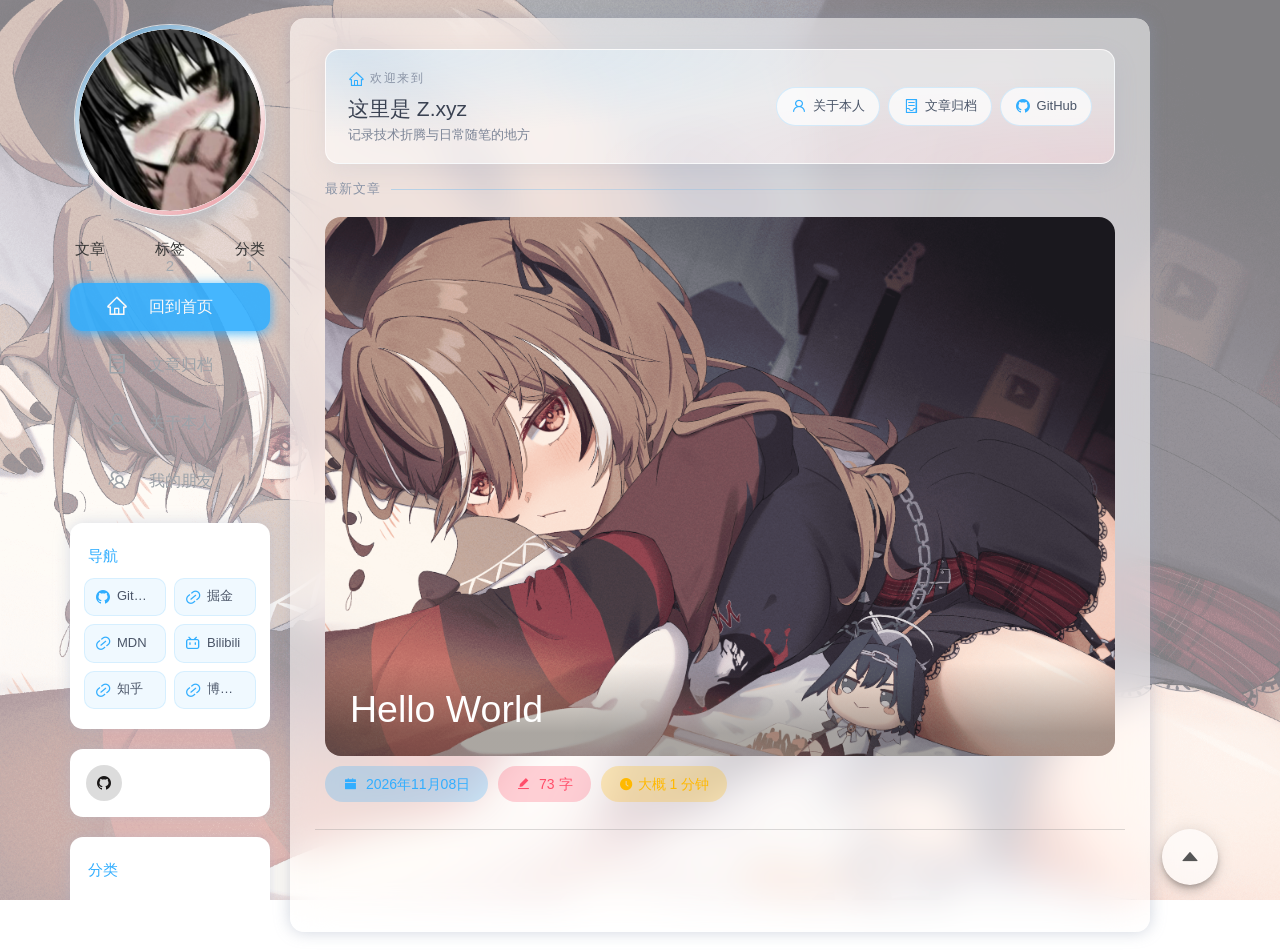
==== index.html @ 8a6f323b "Site updated: 2026-11-08 15:30:10" ====
<!DOCTYPE html>
<html 
	lang="zh-CN">
	<head>
		<meta charset="UTF-8" />
		<meta http-equiv="X-UA-Compatible" content="IE=edge" />
		<meta name="viewport" content="width=device-width, initial-scale=1.0" />
		
<link rel="stylesheet" href="/css/layout.css">

		
		<title> Z.xyz</title>
		<!-- <link rel="stylesheet" href="https://unpkg.com/mdui@1.0.2/dist/css/mdui.min.css" /> -->
		<!-- <script src="https://unpkg.com/mdui@1.0.2/dist/js/mdui.min.js"></script> -->
		
<link rel="stylesheet" href="/lib/mdui/mdui.min.css">

		
<script src="/lib/mdui/mdui.min.js"></script>

		<!-- lazyload -->
		
<script src="/lib/lazysizes.js"></script>

		<!-- smooth-scrolling -->
		
<script src="/lib/smooth-scrolling.js"></script>

		<!-- highlight -->
		
<link rel="stylesheet" href="/lib/highlight/atom-one-dark.min.css">

		
<script src="/lib/highlight/highlight.min.js"></script>

		<!-- 预置 kiraicon -->
		
<link rel="stylesheet" href="/lib/iconfont/iconfont.css">

		
		<link
			rel="shortcut icon"
			href="/img/favicon.ico"
			type="image/x-icon"
		/>
		
<link rel="stylesheet" href="/deps/css/APlayer.min.css">

		
			
				
<link rel="stylesheet" href="/css/custom.css">

			
		
		
<script src="/deps/js/APlayer.min.js"></script>
<script src="/deps/js/Meting.min.js"></script>

	<meta name="generator" content="Hexo 8.1.2"></head>

	<body>
		<div
			class="kira-background"
			style="background-image: url('/img/bg.png')"
		></div>
		<div class="kira-header">
    <a
        class="kira-drawer-button mdui-ripple"
        title="导航栏"
        onclick="document.querySelector('.kira-sidebar-modal').classList.add('show');document.querySelector('.kira-sidebar#sidebar').classList.add('show');"
    >
        <i class="kirafont icon-menu"></i>
    </a>
    <a href="/" title="Z.xyz">
        <img
			src="/img/avatar.jpg"
			alt="ZHENOVO"
		/>
    </a>
</div>
		<div class="kira-body">
			<div class="kira-sidebar" id="sidebar">
	<div class="kira-avatar mdui-ripple">
		<a href="/img/avatar.jpg" title="ZHENOVO">
			<img
				src="/img/avatar.jpg"
				alt="ZHENOVO"
			/>
		</a>
	</div>
	<div class="kira-count">
		<div><span>文章</span>1</div>
		<div><span>标签</span>2</div>
		<div><span>分类</span>1</div>
	</div>
	<div class="kira-list">
		
		<a
			class="kira-list-item mdui-ripple true"
			href="/"
			title="回到首页"
		>
			<i
				class="kirafont
					
						icon-home
					"
			></i>
			<div class="kira-list-item-content">
				回到首页
			</div>
		</a>
		
		<a
			class="kira-list-item mdui-ripple false"
			href="/archives/"
			title="文章归档"
		>
			<i
				class="kirafont
					
						icon-container
					"
			></i>
			<div class="kira-list-item-content">
				文章归档
			</div>
		</a>
		
		<a
			class="kira-list-item mdui-ripple false"
			href="/about.html"
			title="关于本人"
		>
			<i
				class="kirafont
					
						icon-user
					"
			></i>
			<div class="kira-list-item-content">
				关于本人
			</div>
		</a>
		
		<a
			class="kira-list-item mdui-ripple false"
			href="/friends.html"
			title="我的朋友"
		>
			<i
				class="kirafont
					
						icon-team
					"
			></i>
			<div class="kira-list-item-content">
				我的朋友
			</div>
		</a>
		
	</div>
	<aside id="kira-sidebar">
		
			
<div class="kira-widget-wrap kira-nav-widget">
	<h3 class="kira-widget-title">导航</h3>
	<div class="kira-widget">
		<div class="kira-nav-links">
			
			<a
				class="kira-nav-link mdui-ripple"
				href="https://github.com/ZHENOVO"
				target="_blank"
				rel="noopener noreferrer"
				title="GitHub"
			>
				<i class="kirafont icon-github"></i>
				<span>GitHub</span>
			</a>
			
			<a
				class="kira-nav-link mdui-ripple"
				href="https://juejin.cn/"
				target="_blank"
				rel="noopener noreferrer"
				title="掘金"
			>
				<i class="kirafont icon-link"></i>
				<span>掘金</span>
			</a>
			
			<a
				class="kira-nav-link mdui-ripple"
				href="https://developer.mozilla.org/zh-CN/"
				target="_blank"
				rel="noopener noreferrer"
				title="MDN"
			>
				<i class="kirafont icon-link"></i>
				<span>MDN</span>
			</a>
			
			<a
				class="kira-nav-link mdui-ripple"
				href="https://www.bilibili.com/"
				target="_blank"
				rel="noopener noreferrer"
				title="Bilibili"
			>
				<i class="kirafont icon-bilibili"></i>
				<span>Bilibili</span>
			</a>
			
			<a
				class="kira-nav-link mdui-ripple"
				href="https://www.zhihu.com/"
				target="_blank"
				rel="noopener noreferrer"
				title="知乎"
			>
				<i class="kirafont icon-link"></i>
				<span>知乎</span>
			</a>
			
			<a
				class="kira-nav-link mdui-ripple"
				href="https://www.cnblogs.com/"
				target="_blank"
				rel="noopener noreferrer"
				title="博客园"
			>
				<i class="kirafont icon-link"></i>
				<span>博客园</span>
			</a>
			
		</div>
	</div>
</div>


		
			<div class="kira-widget-wrap">
	<div class="kira-widget kira-social">
		
			<a
				class="mdui-ripple"
				href="https://github.com/ZHENOVO"
				target="_blank"
				mdui-tooltip="{content: 'GitHub'}"
				style="color: rgb(25, 23, 23); background-color: rgba(25, 23, 23, .15);"
			>
				<i
					class="kirafont
					
						icon-github
					"
				></i>
			</a>
		
	</div>
</div>

		
			
  <div class="kira-widget-wrap">
    <h3 class="kira-widget-title">分类</h3>
    <div class="kira-widget">
      <ul class="category-list">
        
        

        
          <li class="category-list-item">
            <a class="category-list-link" href="/categories/杂谈/">
              杂谈
            </a>
            <span class="category-list-count">1</span>
          </li>
        
      </ul>
    </div>
  </div>

		
			
	<div class="kira-widget-wrap">
		<div id="randomtagcloud" class="kira-widget tagcloud kira-rainbow">
			<a href="/tags/Hexo/" style="font-size: 10px;">Hexo</a> <a href="/tags/Kira/" style="font-size: 10px;">Kira</a>
		</div>
		
	</div>


		
			
	<div class="kira-widget-wrap">
		<h3 class="kira-widget-title">
			文章归档
		</h3>
		<div class="kira-widget">
			<ul class="archive-list"><li class="archive-list-item"><a class="archive-list-link" href="/archives/2026/">2026</a><span class="archive-list-count">1</span></li></ul>
		</div>
	</div>


		
	</aside>
	<div class="kira-copyright">
		&copy; 2026
		<a href="/">ZHENOVO</a>
		Powered by <a href="http://hexo.io/" target="_blank">Hexo</a> &
		<a href="https://github.com/ch1ny/kira-hexo/" target="_blank">Kira-Hexo</a>
		<br />
		
		
	</div>
</div>
<div
	class="kira-sidebar-modal"
	id="sidebar-modal"
	onclick="(function(self) {
		self.classList.remove('show');
		document.querySelector('.kira-sidebar.show#sidebar').classList.remove('show');
	})(this)"
></div>
			<div class="kira-content">
				<div id="kira-top-header"></div>
				<div class="kira-main-content">
					
<div class="kira-home-hero">
	<div class="kira-home-hero-main">
		<div class="kira-home-hero-eyebrow">
			<i class="kirafont icon-home"></i>
			<span>欢迎来到</span>
		</div>
		<h2 class="kira-home-hero-title">这里是 Z.xyz</h2>
		
		<p class="kira-home-hero-sub">记录技术折腾与日常随笔的地方</p>
		
	</div>
	
	<div class="kira-home-hero-actions">
		
		<a
			class="kira-home-hero-btn mdui-ripple"
			href="/about.html"
			
		>
			<i class="kirafont icon-user"></i>
			<span>关于本人</span>
		</a>
		
		<a
			class="kira-home-hero-btn mdui-ripple"
			href="/archives/"
			
		>
			<i class="kirafont icon-container"></i>
			<span>文章归档</span>
		</a>
		
		<a
			class="kira-home-hero-btn mdui-ripple"
			href="https://github.com/ZHENOVO"
			
			target="_blank"
			rel="noopener noreferrer"
			
		>
			<i class="kirafont icon-github"></i>
			<span>GitHub</span>
		</a>
		
	</div>
	
</div>

<div class="kira-home-section-title">
	<span>最新文章</span>
</div>
<div class="kira-posts">
    
        <div class="kira-post">
            <a href="/2026/11/08/hello-world/">
                
                <div
                    class="kira-post-cover mdui-ripple"
                    style="padding-bottom: 56.25%"
                >
                    <img
                        data-src="/img/bg.png"
                        data-sizes="auto"
                        alt="Hello World"
                        class="lazyload"
                    />
                    <h1>Hello World</h1>
                </div>
                
            </a>

            <div class="kira-post-meta kira-rainbow">
                <a>
                    <i class="kirafont icon-calendar-fill"></i>
                    2026年11月08日
                </a>
                <a>
                    <i class="kirafont icon-edit-fill"></i>
                    73 字
                </a>
                <a>
                    <i class="kirafont icon-time-circle-fill"></i>大概
                    1 分钟
                </a>
            </div>
    
            
        </div>
        <div class="kira-hr"></div>
    
</div>

				</div>
			</div>
			<div class="kira-right-column">
	<a onclick="document.querySelector('#kira-top-header').scrollIntoView({behavior: 'smooth'});" class="kira-backtotop" aria-label="回到顶部" title="回到顶部">
		<button class="mdui-fab mdui-ripple">
			<i class="kirafont icon-caret-up"></i>
		</button>
	</a>
</div>

		</div>
	</body>
</html>
---- css/layout.css ----
body {
  width: 100%;
  margin: auto !important;
  height: 100vh;
  position: absolute;
  left: 0;
  top: 0;
}
* {
  scrollbar-width: none;
  outline: none;
}
*::selection {
  background: #31aeff;
  color: #fff;
  text-shadow: none;
}
::-webkit-scrollbar {
  display: none;
}
a {
  text-decoration: none;
}
img::selection {
  background: rgba(255,78,106,0.25);
}
figure.highlight table tbody tr td.gutter {
  user-select: none;
}
figure.highlight table tbody tr td.code pre *::selection {
  background: #ff4e6a;
}
.kira-background {
  opacity: 0.2;
  background-size: cover;
  height: 100vh;
  width: 100%;
  position: fixed;
  top: 0;
  left: 0;
  z-index: -1;
}
.kira-header {
  height: 0;
  display: none;
}
#kira-top-header {
  position: absolute;
  width: 100%;
  height: 0;
  left: 0;
  top: -2vh;
}
.kira-body {
  display: flex;
  justify-content: center;
}
.kira-rainbow a:nth-child(7n + 1) {
  background-color: rgba(49,174,255,0.25);
  color: #31aeff;
}
.kira-rainbow a:nth-child(7n + 2) {
  background-color: rgba(255,78,106,0.25);
  color: #ff4e6a;
}
.kira-rainbow a:nth-child(7n + 3) {
  background-color: rgba(255,185,0,0.25);
  color: #ffb900;
}
.kira-rainbow a:nth-child(7n + 4) {
  background-color: rgba(51,213,122,0.25);
  color: #33d57a;
}
.kira-rainbow a:nth-child(7n + 5) {
  background-color: rgba(0,219,255,0.25);
  color: #00dbff;
}
.kira-rainbow a:nth-child(7n + 6) {
  background-color: rgba(255,69,0,0.25);
  color: #ff4500;
}
.kira-rainbow a:nth-child(7n + 7) {
  background-color: rgba(144,144,255,0.25);
  color: #9090ff;
}
.kira-rainbow-fill a {
  color: #fff;
}
article {
  color: #444;
  font-family: microsoft yahei;
}
article p {
  line-height: 24px;
}
article .highlight {
  padding: 0 0.5em;
  background: #282c34;
  color: #abb2bf;
  margin: 25px 0;
  border-radius: 13px;
  overflow: auto;
}
article .highlight .gutter {
  border-right: 1px solid #35393b;
}
article pre {
  border-radius: 13px;
  overflow: hidden;
  -webkit-box-sizing: border-box;
  box-sizing: border-box;
  margin: 0;
  padding: 0 6px 0 0;
  position: relative;
  background: #282c34;
  line-height: 1.3em;
}
article pre code {
  position: relative;
  border: none;
  border-radius: 0;
  font-size: 100%;
  font-family: Consolas;
}
article a {
  -webkit-transition: color 0.35s ease-out;
  transition: color 0.35s ease-out;
  color: #31aeff;
  text-decoration: none;
  word-wrap: break-word;
}
article a::before {
  font-family: 'kirafont';
  content: '\ec7f\ ';
}
article a:hover,
article a:focus {
  color: #31aeff;
  text-decoration: underline;
}
article a.CodePenLink {
  transition: 0.2s;
  padding: 0.2em;
  color: #31aeff;
  border-bottom: 1px solid rgba(49,174,255,0.85);
}
article a.CodePenLink:hover {
  text-shadow: 0px 0px 5px rgba(49,174,255,0.25);
  text-decoration: none;
  border-bottom: 1px solid #31aeff;
}
article p {
  margin: 25px 0;
  position: relative;
}
article p::after {
  content: '';
  clear: both;
  display: block;
}
article code {
  display: inline;
  border-radius: 4px;
  font-family: SFMono-Regular, Consolas, Liberation Mono, Menlo, Courier, monospace, Roboto, RobotoNum, 'PingFang SC', 'Hiragino Sans GB', 'Microsoft YaHei', 'Helvetica Neue', Helvetica, Arial, sans-serif, 'Segoe UI';
  padding: 0 4px;
  margin: 1px 3px;
  word-break: break-all;
  color: #31aeff;
  background-color: rgba(49,174,255,0.25);
}
article del {
  color: #999;
  font-size: 0.9em;
}
article img {
  display: block;
  border-radius: 13px;
  margin: 0 auto;
}
article img:not(.kira-post-cover-image) {
  cursor: pointer;
  transition: all 0.3s ease;
}
article img:not(.kira-post-cover-image):hover {
  box-shadow: 0 0 10px rgba(49,174,255,0.3);
  transform: scale(1.01, 1.01);
  border-radius: 0;
}
article img:not(.kira-post-cover-image):active {
  transform: scale(1, 1);
}
article img.lazyload,
article img.lazyloading {
  opacity: 0;
  transition: opacity 400ms ease-out;
}
article img.lazyloaded {
  opacity: 1;
}
article h1,
article h2,
article h3,
article h4,
article h5,
article h6 {
  color: #111;
  margin: 25px 0;
}
article h4,
article h5,
article h6 {
  position: relative;
}
article h4::before,
article h5::before,
article h6::before {
  display: inline-block;
  width: 1em;
  content: '#';
  color: #31aeff;
}
article h1 {
  font-size: 2.5em;
}
article h2 {
  font-size: 1.7em;
  position: relative;
  padding-bottom: 10px;
}
article h2::before {
  content: '';
  width: 100%;
  padding: 0px 25px;
  border-bottom: 1px solid #eee;
  position: absolute;
  bottom: -1px;
  left: -25px;
  box-sizing: unset;
}
article h2::after {
  transition: all 0.35s ease-out;
  content: '';
  position: absolute;
  background: #31aeff;
  width: 1em;
  height: 5px;
  bottom: -3px;
  left: 0;
  border-radius: 10px;
}
article h2:hover::after {
  width: 2em;
}
article h3 {
  font-size: 1.3em;
}
article h4 {
  font-size: 1.15em;
}
article h5 {
  font-size: 1em;
}
article h6 {
  font-size: 0.9em;
}
article blockquote {
  color: #666;
  margin: 25px 0;
  padding: 0.1em 2.2em;
  background-color: #f8f8f8;
  line-height: 28px;
  position: relative;
  border-radius: 10px;
  border: 1px solid #eee;
  font-family: sf pro sc, sf pro display, sf pro icons, aos icons, pingfang sc, helvetica neue, helvetica, arial, sans-serif;
}
article blockquote::before {
  content: '\201C';
  top: 15px;
  left: 10px;
  position: absolute;
  color: #888;
  font-size: 3em;
}
article blockquote::after {
  content: '\201D';
  bottom: -8px;
  right: 10px;
  position: absolute;
  color: #888;
  font-size: 3em;
}
article hr {
  display: block;
  border: 0;
  border-top: 1px dashed #ccc;
  margin: 25px 0;
  padding: 0;
}
article sub,
article sup {
  font-size: 75%;
  line-height: 0;
  position: relative;
  vertical-align: baseline;
}
article sub {
  bottom: -0.25em;
}
article sup {
  top: -0.5em;
}
article ul {
  padding: 0 0 0 2em;
  margin-top: 0;
  list-style: none;
  padding-left: 0 !important;
}
article ul .mdui-checkbox {
  padding-left: 22px;
  height: 18px;
}
article ul .mdui-checkbox-icon {
  top: 4px;
}
article ul li {
  position: relative;
  padding: 10px 0;
  padding-left: 25px;
  line-height: 1rem;
}
article ul li::before {
  content: '';
  width: 10px;
  height: 10px;
  background: #31aeff;
  display: inline-block;
  vertical-align: middle;
  margin-right: 12px;
  margin-left: -26px;
  border-radius: 100%;
  border: 3px solid #fff;
  z-index: 3;
  position: relative;
}
article ul li::after {
  content: '';
  height: 100%;
  width: 1.5px;
  background: rgba(49,174,255,0.25);
  position: absolute;
  left: 6.25px;
  top: 20px;
}
article ul li:last-child::after {
  display: none;
}
article ul span {
  margin-right: 15px;
}
article ol {
  padding: 0 0 0 2.5em;
  margin-top: 0;
}
article > ol {
  list-style-type: none;
  counter-reset: item;
}
article > ol > li {
  position: relative;
}
article > ol > li::before {
  content: counter(item);
  counter-increment: item;
  position: absolute;
  top: 0.2rem;
  left: -2.5em;
  height: 1.6rem;
  width: 1.6rem;
  text-align: center;
  border-radius: 8px;
  line-height: 1.6rem;
  background-color: rgba(49,174,255,0.25);
  color: #31aeff;
}
article li {
  line-height: 2rem;
}
article li p {
  margin: 0 !important;
}
article dd {
  margin: 0 0 0 2em;
}
article > table {
  color: #5b6064;
  border-spacing: 0;
  border-collapse: collapse;
  max-width: 100%;
  overflow: auto;
  white-space: nowrap;
  margin: 25px auto;
  background: transparent;
  display: block;
}
article > table::-webkit-scrollbar {
  width: 6px;
  height: 6px;
}
article > table::-webkit-scrollbar-thumb {
  background-color: #888;
}
article > table thead {
  border-bottom: 1px solid #eee;
  background-color: #f8f8f8;
}
article > table thead tr {
  background-color: #f8f8f8;
}
article > table th {
  border: 1px solid #eee;
  padding: 13px 26px;
  font-weight: 400;
}
article > table td {
  border: 1px solid #eee;
  padding: 13px 26px;
}
article > table tr {
  background-color: #fff;
}
article > table tr:nth-child(2n) {
  background-color: #f8f8f8;
}
article img,
article canvas,
article iframe,
article video,
article svg,
article select,
article textarea {
  width: auto;
  max-width: 100%;
}
article input[type='checkbox'] {
  margin-right: 0.25em;
}
article input[type='checkbox']::after {
  content: '✔';
  width: 1.25em;
  height: 1.25em;
  font-size: 0.8em;
  display: flex;
  justify-content: center;
  align-items: center;
  color: #fff;
  background-color: #fff;
  border: 1px solid #d9d9d9;
  border-radius: 0.25em;
  cursor: pointer;
}
article input[type='checkbox']:disabled::after {
  cursor: not-allowed;
}
article input[type='checkbox']:checked::after {
  border-color: #31aeff;
  background-color: #31aeff;
}
details ul {
  padding-left: 1.7em;
}
details[open] > summary .add {
  display: none;
}
details[open] > summary .remove {
  display: inline-block;
}
details summary {
  cursor: pointer;
}
details summary i {
  margin-right: 0.3em;
  width: 24px;
}
details summary .remove {
  display: none;
}
details .mdui-btn {
  background-color: #31aeff;
  color: #fff;
  border-radius: 10px;
}
details .mdui-btn:focus,
details .mdui-btn:active {
  background-color: #31aeff;
  color: #fff;
}
details .aplayer {
  -webkit-box-shadow: 0 0 0 1px #eee !important;
  box-shadow: 0 0 0 1px #eee !important;
  border-radius: 10px !important;
  margin: 25px 0 !important;
  height: 90px;
}
details .aplayer .aplayer-info {
  padding: 9px 7px 0 10px !important;
}
details .aplayer .aplayer-info .aplayer-controller .aplayer-bar-wrap {
  margin-left: 1px !important;
  padding-right: 3px;
}
details .aplayer .aplayer-info .aplayer-controller .aplayer-bar-wrap .aplayer-bar,
details .aplayer .aplayer-info .aplayer-controller .aplayer-bar-wrap .aplayer-bar .aplayer-loaded,
details .aplayer .aplayer-info .aplayer-controller .aplayer-bar-wrap .aplayer-bar .aplayer-played {
  height: 6px !important;
  border-radius: 10px !important;
}
details .aplayer .aplayer-info .aplayer-controller .aplayer-bar-wrap .aplayer-bar .aplayer-played .aplayer-thumb {
  height: 12px !important;
  width: 12px !important;
  right: 3px !important;
  -webkit-box-shadow: 0 0 5px 0 rgba(0,0,0,0.18) !important;
  box-shadow: 0 0 5px 0 rgba(0,0,0,0.18) !important;
  -webkit-transition: all 0.35s ease-out;
  transition: all 0.35s ease-out;
}
details .aplayer .aplayer-info .aplayer-controller .aplayer-volume-wrap .aplayer-volume-bar-wrap .aplayer-volume-bar {
  right: 10.5px;
}
details .aplayer .aplayer-info .aplayer-controller .aplayer-volume-wrap .aplayer-volume-bar-wrap .aplayer-volume-bar,
details .aplayer .aplayer-info .aplayer-controller .aplayer-volume-wrap .aplayer-volume-bar-wrap .aplayer-volume-bar .aplayer-volume {
  border-radius: 10px;
  width: 6px;
}
details .aplayer .aplayer-list ol li {
  border-top: none !important;
}
details .aplayer .aplayer-list ol li.aplayer-list-light {
  background: #f8f8f8 !important;
}
details div.kira-aplayer-container {
  margin: 0;
}
details div.kira-aplayer-container div[id^='aplayer-'] div.aplayer-body div.aplayer-pic {
  width: 90px;
  height: 90px;
}
details div.kira-aplayer-container div[id^='aplayer-'] div.aplayer-body div.aplayer-info {
  margin-left: 90px;
  height: 90px;
}
details div.kira-aplayer-container div[id^='aplayer-'] div.aplayer-body div.aplayer-info div.aplayer-controller > div.aplayer-bar-wrap > div.aplayer-bar > div.aplayer-played {
  background: #31aeff !important;
}
details div.kira-aplayer-container div[id^='aplayer-'] div.aplayer-body div.aplayer-info div.aplayer-controller > div.aplayer-bar-wrap > div.aplayer-bar > div.aplayer-played span.aplayer-thumb {
  background: #31aeff !important;
}
.kira-sidebar {
  scrollbar-width: none;
  max-width: 240px;
  user-select: none;
  max-height: 100vh;
  overflow: auto;
  position: sticky;
  top: 0;
  flex-shrink: 0;
  transition: all 0.3s ease-out;
}
.kira-sidebar .kira-avatar {
  margin: 25px;
  box-shadow: 0 0 2rem rgba(49,174,255,0.2);
}
.kira-sidebar .kira-avatar a {
  padding-bottom: 100%;
  height: 0;
  display: block;
}
.kira-sidebar .kira-avatar,
.kira-sidebar .kira-avatar img {
  max-width: 100%;
  border-radius: 50%;
  transition: transform 1.5s ease-out;
}
.kira-sidebar .kira-count {
  display: flex;
}
.kira-sidebar .kira-count div {
  -webkit-box-flex: 1;
  -ms-flex: 1;
  flex: 1;
  text-align: center;
  color: #a3a8ae;
}
.kira-sidebar .kira-count div span {
  color: #363636;
  display: block;
}
.kira-sidebar .kira-list {
  padding: 8px 20px;
}
.kira-sidebar .kira-list-item {
  padding: 0 36px;
  color: #9ca2a8;
  border-radius: 13px;
  margin-bottom: 10px;
  text-align: center;
  transition: none !important;
  display: flex;
  align-items: center;
}
.kira-sidebar .kira-list-item:hover {
  background-color: rgba(0,0,0,0.08);
}
.kira-sidebar .kira-list-item.true {
  opacity: 0.9;
  background: #31aeff;
  box-shadow: 0 2px 12px #31aeff;
}
.kira-sidebar .kira-list-item.true,
.kira-sidebar .kira-list-item.true i {
  color: #fff;
}
.kira-sidebar .kira-list-item i {
  font-size: 22px;
  color: #9ca2a8;
}
.kira-sidebar .kira-list-item-content {
  margin-left: 0px;
  padding-top: 14px;
  padding-bottom: 14px;
  font-size: 16px;
  font-weight: 400;
  line-height: 20px;
  -webkit-box-flex: 1;
  -webkit-flex-grow: 1;
  -ms-flex-positive: 1;
  flex-grow: 1;
}
.kira-sidebar .kira-list-item .mdui-list-item-content {
  margin-left: 0px;
}
.kira-sidebar .kira-social {
  padding: 12px;
  font-size: 0;
}
.kira-sidebar .kira-social a {
  width: 36px;
  height: 36px;
  line-height: 36px;
  margin: 4px;
  border-radius: 100%;
  display: inline-block;
  text-align: center;
  color: #606266;
}
.kira-sidebar .kira-widget-wrap {
  box-shadow: 0 0 1rem rgba(161,177,204,0.4);
  background-color: #fff;
  margin: 20px;
  border-radius: 13px;
  overflow: hidden;
  white-space: normal;
}
.kira-sidebar .kira-widget-wrap .kira-widget-title {
  font-size: 1em;
  font-weight: 400;
  padding: 24px 18px 12px;
  margin: 0;
  color: #31aeff;
}
.kira-sidebar .kira-widget-wrap .kira-widget ul {
  list-style-type: none;
  padding: 0;
  margin: 0;
}
.kira-sidebar .kira-widget-wrap .kira-widget ul li {
  overflow: hidden;
  text-overflow: ellipsis;
  white-space: nowrap;
  position: relative;
  padding: 12px 18px;
}
.kira-sidebar .kira-widget-wrap .kira-widget ul li a {
  color: #606266;
}
.kira-sidebar .kira-widget-wrap .kira-widget ul li:last-child {
  border-bottom: none;
  padding-bottom: 24px;
}
.kira-sidebar .kira-widget-wrap .kira-widget .category-list-count,
.kira-sidebar .kira-widget-wrap .kira-widget .archive-list-count {
  background-color: rgba(49,174,255,0.1);
  display: inline-block;
  width: 26px;
  height: 26px;
  line-height: 26px;
  text-align: center;
  border-radius: 100%;
  color: #31aeff;
  position: absolute;
  right: 18px;
  top: 10px;
}
.kira-sidebar .kira-widget-wrap .tagcloud {
  padding: 10px;
  padding-bottom: 5px;
}
.kira-sidebar .kira-widget-wrap .tagcloud a {
  border-radius: 13px;
  padding: 5px 10px;
  font-size: 12px !important;
  display: inline-block;
  margin-bottom: 5px;
}
.kira-sidebar .kira-widget-wrap .tagcloud a::before {
  content: '# ';
}
.kira-sidebar .kira-widget-wrap:first-child {
  margin-top: 0;
}
.kira-sidebar .kira-copyright {
  padding: 0 30px;
  text-align: center;
  color: #777;
  white-space: normal;
  margin-bottom: 20px;
  font-size: 12px;
}
.kira-sidebar .kira-copyright a {
  color: #31aeff;
}
.kira-sidebar::-webkit-scrollbar {
  display: none;
}
.kira-sidebar-modal {
  position: fixed;
  left: 0;
  top: 0;
  width: 100vw;
  height: 100vh;
  z-index: 15;
  pointer-events: none;
  transition: background-color 0.3s ease;
  background-color: rgba(0,0,0,0);
}
.kira-content {
  position: relative;
  max-width: 860px;
  height: fit-content;
  flex-grow: 1;
  overflow: auto;
  scrollbar-width: none;
  box-shadow: 0 0 1rem rgba(138,151,174,0.4);
  margin-top: 2vh;
  margin-bottom: 2vh;
}
.kira-content .kira-main-content {
  position: relative;
  background-color: #fff;
  max-width: 100%;
  padding: 25px;
  min-height: 96vh;
}
.kira-content .kira-main-content .kira-page-nav {
  list-style: none;
  text-align: center;
  display: flex;
  color: #ddd;
  background-color: #f5f6f5;
  border-radius: 13px;
  justify-content: center;
}
.kira-content .kira-main-content .kira-page-nav .page-number {
  transition: 300ms;
  margin-inline: 10px;
}
.kira-content .kira-main-content .kira-page-nav .current {
  color: #fff;
  background: #31aeff;
  opacity: 0.9;
  box-shadow: 0 2px 12px #31aeff;
}
.kira-content .kira-main-content .kira-page-nav a:not(.current):hover {
  background-color: rgba(155,155,155,0.3);
}
.kira-content .kira-main-content .kira-page-nav > * {
  color: #999;
  border-radius: 13px;
  width: 35px;
  height: 35px;
  line-height: 35px;
  float: left;
}
.kira-content .kira-main-content .kira-posts {
  position: relative;
}
.kira-content .kira-main-content .kira-posts .kira-post {
  max-width: 100%;
  transition: 300ms;
  padding: 10px;
  border-radius: 1rem;
}
.kira-content .kira-main-content .kira-posts .kira-post article .aplayer {
  margin: 6px 0 0 0 !important;
}
.kira-content .kira-main-content .kira-posts .kira-post:hover {
  background-color: rgba(170,177,183,0.1);
}
.kira-content .kira-main-content .kira-posts .kira-post-meta {
  margin: 10px 0 0 0 !important;
}
.kira-content .kira-main-content .kira-posts .kira-post:last-child {
  margin-bottom: 25px;
}
.kira-content .kira-main-content .kira-posts .kira-hr {
  border-bottom: 1px solid rgba(135,135,135,0.3);
  height: 0;
  margin-block: 12px;
}
.kira-content::-webkit-scrollbar {
  display: none;
}
.kira-right-column {
  width: 80px;
  height: 100vh;
  display: flex;
  flex-direction: column;
  align-items: center;
  position: sticky;
  pointer-events: none;
  top: 0;
  z-index: 10;
}
.kira-right-column .kira-backtotop {
  bottom: 20px;
  color: #555;
  background-color: rgba(255,255,255,0.501);
  border-radius: 50%;
  margin-top: auto;
  margin-bottom: 15px;
  transition: 500ms;
  pointer-events: all;
}
.kira-right-column .kira-backtotop i {
  font-size: 22px;
}
.kira-post-cover {
  width: 100%;
  padding-bottom: 40%;
  position: relative;
  overflow: hidden;
  border-radius: 16px;
  min-height: 95px;
  background-color: #eee;
}
.kira-post-cover img {
  display: block;
  opacity: 0;
  transition: opacity 400ms ease-out;
  position: absolute;
  left: 0;
  top: 0;
  object-fit: cover;
  width: 100%;
  height: 100%;
}
.kira-post-cover img.lazyloaded {
  opacity: 1;
}
.kira-post-cover h1 {
  color: #fff;
  font-size: 2.5em;
  font-weight: normal;
  margin: 0;
  margin-top: 10px;
  padding-left: 1px;
  position: absolute;
  bottom: 0;
  width: 100%;
  box-sizing: border-box;
  text-transform: none;
  z-index: 1;
  margin: 0;
  padding: 25px;
}
.kira-post-cover h1::after {
  background-image: -moz-linear-gradient(to top, rgba(16,16,16,0.35) 25%, rgba(16,16,16,0) 100%);
  background-image: -webkit-linear-gradient(to top, rgba(16,16,16,0.35) 25%, rgba(16,16,16,0) 100%);
  background-image: -ms-linear-gradient(to top, rgba(16,16,16,0.35) 25%, rgba(16,16,16,0) 100%);
  background-image: linear-gradient(to top, rgba(16,16,16,0.35) 25%, rgba(16,16,16,0) 100%);
  -moz-pointer-events: none;
  -webkit-pointer-events: none;
  -ms-pointer-events: none;
  pointer-events: none;
  background-size: cover;
  content: '';
  display: block;
  height: 100%;
  left: 0;
  position: absolute;
  bottom: 0;
  width: 100%;
  z-index: -1;
}
.kira-post .kira-post-meta {
  margin: 25px 0px;
  font-size: 0;
}
.kira-post .kira-post-meta a {
  border-radius: 20px;
  padding: 10px 18px;
  font-size: 14px;
  display: inline-block;
  margin-bottom: 5px;
  margin-right: 10px;
  text-decoration: none;
}
.kira-post .kira-post-meta a .kirafont {
  font-size: 14px;
}
.kira-post .kira-post-meta a::before,
.kira-post .kira-post-meta i::before {
  margin-right: 5px;
}
.kira-post .kira-post-copyright {
  margin: 0 -25px;
  margin-bottom: 25px;
  padding: 25px;
  color: #191919;
  background-color: #fafafa;
  line-height: 1.5em;
  position: relative;
  overflow: hidden;
}
.kira-post .kira-post-copyright a {
  color: #31aeff;
}
.kira-post .kira-post-copyright::after {
  position: absolute;
  background: url("data:image/svg+xml;charset=utf-8,%3Csvg xmlns='http://www.w3.org/2000/svg' viewBox='0 0 496 512'%3E%3Cpath fill='%234a4a4a' d='M245.8 214.9l-33.2 17.3c-9.4-19.6-25.2-20-27.4-20-22.2 0-33.3 14.6-33.3 43.9 0 23.5 9.2 43.8 33.3 43.8 14.4 0 24.6-7 30.5-21.3l30.6 15.5a73.2 73.2 0 01-65.1 39c-22.6 0-74-10.3-74-77 0-58.7 43-77 72.6-77 30.8-.1 52.7 11.9 66 35.8zm143 0l-32.7 17.3c-9.5-19.8-25.7-20-27.9-20-22.1 0-33.2 14.6-33.2 43.9 0 23.5 9.2 43.8 33.2 43.8 14.5 0 24.7-7 30.5-21.3l31 15.5c-2 3.8-21.3 39-65 39-22.7 0-74-9.9-74-77 0-58.7 43-77 72.6-77C354 179 376 191 389 214.8zM247.7 8C104.7 8 0 123 0 256c0 138.4 113.6 248 247.6 248C377.5 504 496 403 496 256 496 118 389.4 8 247.6 8zm.8 450.8c-112.5 0-203.7-93-203.7-202.8 0-105.5 85.5-203.3 203.8-203.3A201.7 201.7 0 01451.3 256c0 121.7-99.7 202.9-202.9 202.9z'/%3E%3C/svg%3E");
  content: ' ';
  height: 160px;
  width: 160px;
  right: -30px;
  top: -45px;
  opacity: 0.1;
}
.kira-post .kira-post-nav {
  width: 100%;
  height: 2em;
  background-color: #fff;
  margin-top: 0;
  user-select: none;
}
.kira-post .kira-post-nav .post-nav .old {
  float: left;
}
.kira-post .kira-post-nav .post-nav .new {
  float: right;
}
.kira-post .kira-post-nav .post-nav div a {
  transition: 0.2s;
  padding: 0.2em;
  color: #31aeff;
  border-bottom: 1px solid rgba(49,174,255,0.85);
}
.kira-post .kira-post-nav .post-nav div a:hover {
  text-shadow: 0px 0px 5px rgba(49,174,255,0.25);
  text-decoration: none;
  border-bottom: 1px solid #31aeff;
}
.kira-post .kira-post-footer {
  background-color: #f5f6f5;
  padding: 25px;
  margin: -25px;
  margin-top: 0;
}
.kira-archives .tagcloud {
  margin-bottom: 13px;
  font-size: 0;
}
.kira-archives .tagcloud a {
  border-radius: 15px;
  padding: 6px 12px;
  font-size: 15px !important;
  display: inline-block;
  margin-bottom: 7px;
  margin-right: 7px;
}
.kira-archives .tagcloud a::before {
  content: '# ';
}
.kira-archives .tagcloud a span::before {
  content: ' ';
}
.kira-archives .categories {
  margin-bottom: 12px;
  font-size: 0;
  display: grid;
  grid-template-columns: repeat(3, 32.666666666666664%);
  grid-column-gap: 1%;
  grid-row-gap: 12px;
}
.kira-archives .categories a {
  border-radius: 12px;
  font-size: 16px;
  display: inline-block;
  height: 156px;
  width: 100%;
  position: relative;
}
.kira-archives .categories a:before {
  top: 0;
  left: 0;
  content: '';
  background-color: rgba(0,0,0,0.4);
  width: 100%;
  height: 100%;
  position: absolute;
  z-index: 1;
}
.kira-archives .categories a .bg {
  background-size: cover;
  background-position: center center;
  top: 0;
  left: 0;
  width: 100%;
  height: 100%;
  position: absolute;
  opacity: 0.8;
}
.kira-archives .categories a h1 {
  margin: 20px;
  position: absolute;
  bottom: 0;
  left: 0;
  z-index: 2;
}
.kira-archives .categories a span {
  margin-top: 5px;
  display: block;
}
.kira-archives .categories a span::after {
  content: ' Articles';
}
.kira-archives article > *:first-child {
  margin-top: 0;
}
.kira-archives article > *:last-child {
  margin-bottom: 0;
}
@media (max-width: 1180px) {
  .kira-sidebar {
    left: 0;
  }
  .kira-content {
    margin-right: auto;
  }
  .kira-right-column {
    position: fixed;
    top: 0;
    right: 0;
  }
  .kira-right-column .kira-backtotop {
    background-color: #fff;
  }
}
@media (max-width: 1120px) {
  .kira-body::-webkit-scrollbar {
    width: 0;
  }
}
@media (max-width: 1000px) {
  body {
    height: fit-content;
    overflow: auto;
  }
  body .kira-header {
    height: 60px;
    padding: 10px;
    display: flex;
    align-items: center;
    justify-content: space-between;
    position: relative;
    z-index: 4;
  }
  body .kira-header a {
    width: 45px;
    height: 45px;
    text-align: center;
    border-radius: 50%;
    transition: all 0.5s ease;
  }
  body .kira-header a i {
    font-size: 25px;
    line-height: 45px;
  }
  body .kira-header a img {
    width: 100%;
    height: 100%;
    border-radius: 50%;
  }
  body .kira-header a:hover {
    background-color: rgba(0,0,0,0.16);
  }
  body .kira-body {
    height: fit-content;
    overflow: visible;
  }
  body .kira-body .kira-sidebar {
    position: fixed;
    top: 0;
    left: 0;
    z-index: 16;
    transform: translateX(-100%);
    background-color: #fff;
  }
  body .kira-body .kira-sidebar.show {
    transform: translateX(0%);
    width: calc(100% - 56px);
  }
  body .kira-body .kira-sidebar-modal.show {
    pointer-events: auto;
    background-color: rgba(0,0,0,0.4);
  }
  body .kira-body .kira-content {
    margin-right: unset;
    max-width: 100vw;
    margin-top: 0;
  }
  body .kira-body .kira-content #kira-top-header {
    top: calc(-2vh - 80px);
  }
  body::-webkit-scrollbar {
    width: 0;
  }
}
@media (max-width: 756px) {
  .kira-archives .categories {
    grid-template-columns: repeat(2, 49%);
    grid-column-gap: 2%;
  }
}
@media (max-width: 400px) {
  .kira-archives .categories {
    grid-template-columns: repeat(1, 100%);
  }
}
---- lib/highlight/atom-one-dark.min.css ----
pre code.hljs{display:block;overflow-x:auto;padding:1em}code.hljs{padding:3px 5px}.hljs{color:#abb2bf;background:#282c34}.hljs-comment,.hljs-quote{color:#5c6370;font-style:italic}.hljs-doctag,.hljs-formula,.hljs-keyword{color:#c678dd}.hljs-deletion,.hljs-name,.hljs-section,.hljs-selector-tag,.hljs-subst{color:#e06c75}.hljs-literal{color:#56b6c2}.hljs-addition,.hljs-attribute,.hljs-meta .hljs-string,.hljs-regexp,.hljs-string{color:#98c379}.hljs-attr,.hljs-number,.hljs-selector-attr,.hljs-selector-class,.hljs-selector-pseudo,.hljs-template-variable,.hljs-type,.hljs-variable{color:#d19a66}.hljs-bullet,.hljs-link,.hljs-meta,.hljs-selector-id,.hljs-symbol,.hljs-title{color:#61aeee}.hljs-built_in,.hljs-class .hljs-title,.hljs-title.class_{color:#e6c07b}.hljs-emphasis{font-style:italic}.hljs-strong{font-weight:700}.hljs-link{text-decoration:underline}
---- lib/iconfont/iconfont.css ----
@font-face {
  font-family: "kirafont"; /* Project id 3299330 */
  src: url('iconfont.woff2?t=1679498690298') format('woff2'),
       url('iconfont.woff?t=1679498690298') format('woff'),
       url('iconfont.ttf?t=1679498690298') format('truetype');
}

.kirafont {
  font-family: "kirafont" !important;
  font-size: 16px;
  font-style: normal;
  -webkit-font-smoothing: antialiased;
  -moz-osx-font-smoothing: grayscale;
}

.icon-unordered-list:before {
  content: "\e7f5";
}

.icon-area-chart-fill:before {
  content: "\e7af";
}

.icon-time-circle-fill:before {
  content: "\e848";
}

.icon-calendar-fill:before {
  content: "\e84d";
}

.icon-container-fill:before {
  content: "\e85f";
}

.icon-edit-fill:before {
  content: "\e86d";
}

.icon-tag-fill:before {
  content: "\e86e";
}

.icon-search:before {
  content: "\e752";
}

.icon-close:before {
  content: "\eb6a";
}

.icon-exit-fullscreen:before {
  content: "\ec13";
}

.icon-fullscreen:before {
  content: "\ec14";
}

.icon-zoom-out:before {
  content: "\ec32";
}

.icon-zoom-in:before {
  content: "\ec33";
}

.icon-link:before {
  content: "\ec7f";
}

.icon-menu:before {
  content: "\e7f4";
}

.icon-caret-up:before {
  content: "\e8ec";
}

.icon-bilibili:before {
  content: "\e69e";
}

.icon-gitee:before {
  content: "\e60c";
}

.icon-container:before {
  content: "\e7b0";
}

.icon-home:before {
  content: "\e7c6";
}

.icon-right:before {
  content: "\e7eb";
}

.icon-left:before {
  content: "\e7ec";
}

.icon-QQ:before {
  content: "\e882";
}

.icon-user:before {
  content: "\e7ad";
}

.icon-team:before {
  content: "\e7ae";
}

.icon-github:before {
  content: "\e885";
}
---- deps/css/APlayer.min.css ----
.aplayer{background:#fff;font-family:Arial,Helvetica,sans-serif;margin:5px;box-shadow:0 2px 2px 0 rgba(0,0,0,.07),0 1px 5px 0 rgba(0,0,0,.1);border-radius:2px;overflow:hidden;-webkit-user-select:none;-moz-user-select:none;-ms-user-select:none;user-select:none;line-height:normal;position:relative}.aplayer *{box-sizing:content-box}.aplayer svg{width:100%;height:100%}.aplayer svg circle,.aplayer svg path{fill:#fff}.aplayer.aplayer-withlist .aplayer-info{border-bottom:1px solid #e9e9e9}.aplayer.aplayer-withlist .aplayer-list{display:block}.aplayer.aplayer-withlist .aplayer-icon-order,.aplayer.aplayer-withlist .aplayer-info .aplayer-controller .aplayer-time .aplayer-icon.aplayer-icon-menu{display:inline}.aplayer.aplayer-withlrc .aplayer-pic{height:90px;width:90px}.aplayer.aplayer-withlrc .aplayer-info{margin-left:90px;height:90px;padding:10px 7px 0}.aplayer.aplayer-withlrc .aplayer-lrc{display:block}.aplayer.aplayer-narrow{width:66px}.aplayer.aplayer-narrow .aplayer-info,.aplayer.aplayer-narrow .aplayer-list{display:none}.aplayer.aplayer-narrow .aplayer-body,.aplayer.aplayer-narrow .aplayer-pic{height:66px;width:66px}.aplayer.aplayer-fixed{position:fixed;bottom:0;left:0;right:0;margin:0;z-index:99;overflow:visible;max-width:400px;box-shadow:none}.aplayer.aplayer-fixed .aplayer-list{margin-bottom:65px;border:1px solid #eee;border-bottom:none}.aplayer.aplayer-fixed .aplayer-body{position:fixed;bottom:0;left:0;right:0;margin:0;z-index:99;background:#fff;padding-right:18px;transition:all .3s ease;max-width:400px}.aplayer.aplayer-fixed .aplayer-lrc{display:block;position:fixed;bottom:10px;left:0;right:0;margin:0;z-index:98;pointer-events:none;text-shadow:-1px -1px 0 #fff}.aplayer.aplayer-fixed .aplayer-lrc:after,.aplayer.aplayer-fixed .aplayer-lrc:before{display:none}.aplayer.aplayer-fixed .aplayer-info{-webkit-transform:scaleX(1);transform:scaleX(1);-webkit-transform-origin:0 0;transform-origin:0 0;transition:all .3s ease;border-bottom:none;border-top:1px solid #e9e9e9}.aplayer.aplayer-fixed .aplayer-info .aplayer-music{width:calc(100% - 105px)}.aplayer.aplayer-fixed .aplayer-miniswitcher{display:block}.aplayer.aplayer-fixed.aplayer-narrow .aplayer-info{display:block;-webkit-transform:scaleX(0);transform:scaleX(0)}.aplayer.aplayer-fixed.aplayer-narrow .aplayer-body{width:66px!important}.aplayer.aplayer-fixed.aplayer-narrow .aplayer-miniswitcher .aplayer-icon{-webkit-transform:rotateY(0);transform:rotateY(0)}.aplayer.aplayer-fixed .aplayer-icon-back,.aplayer.aplayer-fixed .aplayer-icon-forward,.aplayer.aplayer-fixed .aplayer-icon-lrc,.aplayer.aplayer-fixed .aplayer-icon-play{display:inline-block}.aplayer.aplayer-fixed .aplayer-icon-back,.aplayer.aplayer-fixed .aplayer-icon-forward,.aplayer.aplayer-fixed .aplayer-icon-menu,.aplayer.aplayer-fixed .aplayer-icon-play{position:absolute;bottom:27px;width:20px;height:20px}.aplayer.aplayer-fixed .aplayer-icon-back{right:75px}.aplayer.aplayer-fixed .aplayer-icon-play{right:50px}.aplayer.aplayer-fixed .aplayer-icon-forward{right:25px}.aplayer.aplayer-fixed .aplayer-icon-menu{right:0}.aplayer.aplayer-arrow .aplayer-icon-loop,.aplayer.aplayer-arrow .aplayer-icon-order,.aplayer.aplayer-mobile .aplayer-icon-volume-down{display:none}.aplayer.aplayer-loading .aplayer-info .aplayer-controller .aplayer-loading-icon{display:block}.aplayer.aplayer-loading .aplayer-info .aplayer-controller .aplayer-bar-wrap .aplayer-bar .aplayer-played .aplayer-thumb{-webkit-transform:scale(1);transform:scale(1)}.aplayer .aplayer-body{position:relative}.aplayer .aplayer-icon{width:15px;height:15px;border:none;background-color:transparent;outline:none;cursor:pointer;opacity:.8;vertical-align:middle;padding:0;font-size:12px;margin:0;display:inline-block}.aplayer .aplayer-icon path{transition:all .2s ease-in-out}.aplayer .aplayer-icon-back,.aplayer .aplayer-icon-forward,.aplayer .aplayer-icon-lrc,.aplayer .aplayer-icon-order,.aplayer .aplayer-icon-play{display:none}.aplayer .aplayer-icon-lrc-inactivity svg{opacity:.4}.aplayer .aplayer-icon-forward{-webkit-transform:rotate(180deg);transform:rotate(180deg)}.aplayer .aplayer-lrc-content{display:none}.aplayer .aplayer-pic{position:relative;float:left;height:66px;width:66px;background-size:cover;background-position:50%;transition:all .3s ease;cursor:pointer}.aplayer .aplayer-pic:hover .aplayer-button{opacity:1}.aplayer .aplayer-pic .aplayer-button{position:absolute;border-radius:50%;opacity:.8;text-shadow:0 1px 1px rgba(0,0,0,.2);box-shadow:0 1px 1px rgba(0,0,0,.2);background:rgba(0,0,0,.2);transition:all .1s ease}.aplayer .aplayer-pic .aplayer-button path{fill:#fff}.aplayer .aplayer-pic .aplayer-hide{display:none}.aplayer .aplayer-pic .aplayer-play{width:26px;height:26px;border:2px solid #fff;bottom:50%;right:50%;margin:0 -15px -15px 0}.aplayer .aplayer-pic .aplayer-play svg{position:absolute;top:3px;left:4px;height:20px;width:20px}.aplayer .aplayer-pic .aplayer-pause{width:16px;height:16px;border:2px solid #fff;bottom:4px;right:4px}.aplayer .aplayer-pic .aplayer-pause svg{position:absolute;top:2px;left:2px;height:12px;width:12px}.aplayer .aplayer-info{margin-left:66px;padding:14px 7px 0 10px;height:66px;box-sizing:border-box}.aplayer .aplayer-info .aplayer-music{overflow:hidden;white-space:nowrap;text-overflow:ellipsis;margin:0 0 13px 5px;-webkit-user-select:text;-moz-user-select:text;-ms-user-select:text;user-select:text;cursor:default;padding-bottom:2px;height:20px}.aplayer .aplayer-info .aplayer-music .aplayer-title{font-size:14px}.aplayer .aplayer-info .aplayer-music .aplayer-author{font-size:12px;color:#666}.aplayer .aplayer-info .aplayer-controller{position:relative;display:flex}.aplayer .aplayer-info .aplayer-controller .aplayer-bar-wrap{margin:0 0 0 5px;padding:4px 0;cursor:pointer!important;flex:1}.aplayer .aplayer-info .aplayer-controller .aplayer-bar-wrap:hover .aplayer-bar .aplayer-played .aplayer-thumb{-webkit-transform:scale(1);transform:scale(1)}.aplayer .aplayer-info .aplayer-controller .aplayer-bar-wrap .aplayer-bar{position:relative;height:2px;width:100%;background:#cdcdcd}.aplayer .aplayer-info .aplayer-controller .aplayer-bar-wrap .aplayer-bar .aplayer-loaded{position:absolute;left:0;top:0;bottom:0;background:#aaa;height:2px;transition:all .5s ease}.aplayer .aplayer-info .aplayer-controller .aplayer-bar-wrap .aplayer-bar .aplayer-played{position:absolute;left:0;top:0;bottom:0;height:2px}.aplayer .aplayer-info .aplayer-controller .aplayer-bar-wrap .aplayer-bar .aplayer-played .aplayer-thumb{position:absolute;top:0;right:5px;margin-top:-4px;margin-right:-10px;height:10px;width:10px;border-radius:50%;cursor:pointer;transition:all .3s ease-in-out;-webkit-transform:scale(0);transform:scale(0)}.aplayer .aplayer-info .aplayer-controller .aplayer-time{position:relative;right:0;bottom:4px;height:17px;color:#999;font-size:11px;padding-left:7px}.aplayer .aplayer-info .aplayer-controller .aplayer-time .aplayer-time-inner{vertical-align:middle}.aplayer .aplayer-info .aplayer-controller .aplayer-time .aplayer-icon{cursor:pointer;transition:all .2s ease}.aplayer .aplayer-info .aplayer-controller .aplayer-time .aplayer-icon path{fill:#666}.aplayer .aplayer-info .aplayer-controller .aplayer-time .aplayer-icon.aplayer-icon-loop{margin-right:2px}.aplayer .aplayer-info .aplayer-controller .aplayer-time .aplayer-icon:hover path{fill:#000}.aplayer .aplayer-info .aplayer-controller .aplayer-time .aplayer-icon.aplayer-icon-menu,.aplayer .aplayer-info .aplayer-controller .aplayer-time.aplayer-time-narrow .aplayer-icon-menu,.aplayer .aplayer-info .aplayer-controller .aplayer-time.aplayer-time-narrow .aplayer-icon-mode{display:none}.aplayer .aplayer-info .aplayer-controller .aplayer-volume-wrap{position:relative;display:inline-block;margin-left:3px;cursor:pointer!important}.aplayer .aplayer-info .aplayer-controller .aplayer-volume-wrap:hover .aplayer-volume-bar-wrap{height:40px}.aplayer .aplayer-info .aplayer-controller .aplayer-volume-wrap .aplayer-volume-bar-wrap{position:absolute;bottom:15px;right:-3px;width:25px;height:0;z-index:99;overflow:hidden;transition:all .2s ease-in-out}.aplayer .aplayer-info .aplayer-controller .aplayer-volume-wrap .aplayer-volume-bar-wrap.aplayer-volume-bar-wrap-active{height:40px}.aplayer .aplayer-info .aplayer-controller .aplayer-volume-wrap .aplayer-volume-bar-wrap .aplayer-volume-bar{position:absolute;bottom:0;right:10px;width:5px;height:35px;background:#aaa;border-radius:2.5px;overflow:hidden}.aplayer .aplayer-info .aplayer-controller .aplayer-volume-wrap .aplayer-volume-bar-wrap .aplayer-volume-bar .aplayer-volume{position:absolute;bottom:0;right:0;width:5px;transition:all .1s ease}.aplayer .aplayer-info .aplayer-controller .aplayer-loading-icon{display:none}.aplayer .aplayer-info .aplayer-controller .aplayer-loading-icon svg{position:absolute;-webkit-animation:rotate 1s linear infinite;animation:rotate 1s linear infinite}.aplayer .aplayer-lrc{display:none;position:relative;height:30px;text-align:center;overflow:hidden;margin:-10px 0 7px}.aplayer .aplayer-lrc:before{top:0;height:10%;background:linear-gradient(180deg,#fff 0,hsla(0,0%,100%,0));filter:progid:DXImageTransform.Microsoft.gradient(startColorstr="#ffffff",endColorstr="#00ffffff",GradientType=0)}.aplayer .aplayer-lrc:after,.aplayer .aplayer-lrc:before{position:absolute;z-index:1;display:block;overflow:hidden;width:100%;content:" "}.aplayer .aplayer-lrc:after{bottom:0;height:33%;background:linear-gradient(180deg,hsla(0,0%,100%,0) 0,hsla(0,0%,100%,.8));filter:progid:DXImageTransform.Microsoft.gradient(startColorstr="#00ffffff",endColorstr="#ccffffff",GradientType=0)}.aplayer .aplayer-lrc p{font-size:12px;color:#666;line-height:16px!important;height:16px!important;padding:0!important;margin:0!important;transition:all .5s ease-out;opacity:.4;overflow:hidden}.aplayer .aplayer-lrc p.aplayer-lrc-current{opacity:1;overflow:visible;height:auto!important;min-height:16px}.aplayer .aplayer-lrc.aplayer-lrc-hide{display:none}.aplayer .aplayer-lrc .aplayer-lrc-contents{width:100%;transition:all .5s ease-out;-webkit-user-select:text;-moz-user-select:text;-ms-user-select:text;user-select:text;cursor:default}.aplayer .aplayer-list{overflow:auto;transition:all .5s ease;will-change:height;display:none;overflow:hidden}.aplayer .aplayer-list.aplayer-list-hide{max-height:0!important}.aplayer .aplayer-list ol{list-style-type:none;margin:0;padding:0;overflow-y:auto}.aplayer .aplayer-list ol::-webkit-scrollbar{width:5px}.aplayer .aplayer-list ol::-webkit-scrollbar-thumb{border-radius:3px;background-color:#eee}.aplayer .aplayer-list ol::-webkit-scrollbar-thumb:hover{background-color:#ccc}.aplayer .aplayer-list ol li{position:relative;height:32px;line-height:32px;padding:0 15px;font-size:12px;border-top:1px solid #e9e9e9;cursor:pointer;transition:all .2s ease;overflow:hidden;margin:0}.aplayer .aplayer-list ol li:first-child{border-top:none}.aplayer .aplayer-list ol li:hover{background:#efefef}.aplayer .aplayer-list ol li.aplayer-list-light{background:#e9e9e9}.aplayer .aplayer-list ol li.aplayer-list-light .aplayer-list-cur{display:inline-block}.aplayer .aplayer-list ol li .aplayer-list-cur{display:none;width:3px;height:22px;position:absolute;left:0;top:5px;cursor:pointer}.aplayer .aplayer-list ol li .aplayer-list-index{color:#666;margin-right:12px;cursor:pointer}.aplayer .aplayer-list ol li .aplayer-list-author{color:#666;float:right;cursor:pointer}.aplayer .aplayer-notice{opacity:0;position:absolute;top:50%;left:50%;-webkit-transform:translate(-50%,-50%);transform:translate(-50%,-50%);font-size:12px;border-radius:4px;padding:5px 10px;transition:all .3s ease-in-out;overflow:hidden;color:#fff;pointer-events:none;background-color:#f4f4f5;color:#909399}.aplayer .aplayer-miniswitcher{display:none;position:absolute;top:0;right:0;bottom:0;height:100%;background:#e6e6e6;width:18px;border-radius:0 2px 2px 0}.aplayer .aplayer-miniswitcher .aplayer-icon{height:100%;width:100%;-webkit-transform:rotateY(180deg);transform:rotateY(180deg);transition:all .3s ease}.aplayer .aplayer-miniswitcher .aplayer-icon path{fill:#666}.aplayer .aplayer-miniswitcher .aplayer-icon:hover path{fill:#000}@-webkit-keyframes aplayer-roll{0%{left:0}to{left:-100%}}@keyframes aplayer-roll{0%{left:0}to{left:-100%}}@-webkit-keyframes rotate{0%{-webkit-transform:rotate(0);transform:rotate(0)}to{-webkit-transform:rotate(1turn);transform:rotate(1turn)}}@keyframes rotate{0%{-webkit-transform:rotate(0);transform:rotate(0)}to{-webkit-transform:rotate(1turn);transform:rotate(1turn)}}

/*# sourceMappingURL=APlayer.min.css.map*/
---- css/custom.css ----
/* 白色内容区改为毛玻璃效果 */
.kira-content,
.kira-content .kira-main-content {
	border-radius: 14px;
}

.kira-content .kira-main-content {
	background-color: rgba(255, 255, 255, 0.55);
	-webkit-backdrop-filter: blur(20px) saturate(160%);
	backdrop-filter: blur(20px) saturate(160%);
}

/* 背景图调高一点不透明度，毛玻璃的模糊效果才看得出来 */
.kira-background {
	opacity: 0.55;
}

/* 不支持 backdrop-filter 的浏览器退化为高不透明度白底，保证可读性 */
@supports not ((backdrop-filter: blur(1px)) or (-webkit-backdrop-filter: blur(1px))) {
	.kira-content .kira-main-content {
		background-color: rgba(255, 255, 255, 0.9);
	}
}

/* 返回顶部按钮也做成毛玻璃 */
.kira-right-column .kira-backtotop {
	background-color: rgba(255, 255, 255, 0.6);
	-webkit-backdrop-filter: blur(10px);
	backdrop-filter: blur(10px);
}

/* 头像框：低调的渐变细边框，不做闪光动画 */
.kira-sidebar .kira-avatar {
	box-sizing: border-box;
	border: 4px solid transparent;
	border-radius: 50%;
	background:
		linear-gradient(#fff, #fff) padding-box,
		linear-gradient(
			150deg,
			rgba(49, 174, 255, 0.55),
			rgba(255, 255, 255, 0.95) 52%,
			rgba(255, 78, 106, 0.45)
		)
		border-box;
	box-shadow:
		0 0 0 1px rgba(255, 255, 255, 0.7),
		0 8px 22px rgba(49, 174, 255, 0.18);
}

.kira-sidebar .kira-avatar a {
	overflow: hidden;
	border-radius: 50%;
}

/* 侧边栏导航按钮 */
.kira-nav-widget .kira-nav-links {
	display: grid;
	grid-template-columns: repeat(2, minmax(0, 1fr));
	gap: 8px;
	padding: 2px 14px 20px;
}

.kira-nav-link {
	display: flex;
	align-items: center;
	gap: 6px;
	padding: 9px 10px;
	border-radius: 10px;
	font-size: 13px;
	color: #4a5568 !important;
	background-color: rgba(49, 174, 255, 0.07);
	border: 1px solid rgba(49, 174, 255, 0.14);
	transition: background-color 0.2s, color 0.2s, transform 0.2s;
	white-space: nowrap;
	overflow: hidden;
}

.kira-nav-link .kirafont {
	flex-shrink: 0;
	font-size: 16px;
	color: #31aeff;
}

.kira-nav-link span {
	overflow: hidden;
	text-overflow: ellipsis;
}

.kira-nav-link:hover {
	color: #1f8fd8 !important;
	background-color: rgba(49, 174, 255, 0.16);
	transform: translateY(-1px);
}

/* 首页欢迎卡片 */
.kira-home-hero {
	position: relative;
	display: flex;
	align-items: center;
	justify-content: space-between;
	gap: 18px;
	margin: 6px 10px 18px;
	padding: 20px 22px;
	border-radius: 14px;
	background:
		radial-gradient(120% 140% at 0% 0%, rgba(49, 174, 255, 0.14), transparent 55%),
		radial-gradient(120% 140% at 100% 100%, rgba(255, 78, 106, 0.1), transparent 55%),
		rgba(255, 255, 255, 0.5);
	border: 1px solid rgba(255, 255, 255, 0.75);
	box-shadow: 0 8px 24px rgba(126, 146, 178, 0.14);
	overflow: hidden;
}

.kira-home-hero-main {
	position: relative;
	z-index: 1;
	min-width: 0;
}

.kira-home-hero-eyebrow {
	display: flex;
	align-items: center;
	gap: 5px;
	font-size: 12px;
	letter-spacing: 0.12em;
	color: #8a94a6;
}

.kira-home-hero-eyebrow .kirafont {
	color: #31aeff;
}

.kira-home-hero-title {
	margin: 6px 0 4px;
	font-size: 21px;
	font-weight: 500;
	line-height: 1.4;
	color: #3a4252;
}

.kira-home-hero-sub {
	margin: 0;
	font-size: 13px;
	color: #7b8496;
}

.kira-home-hero-actions {
	position: relative;
	z-index: 1;
	display: flex;
	flex-wrap: wrap;
	gap: 8px;
	flex-shrink: 0;
}

.kira-home-hero-btn {
	display: inline-flex;
	align-items: center;
	gap: 6px;
	padding: 9px 14px;
	border-radius: 999px;
	font-size: 13px;
	color: #4a5568;
	background-color: rgba(255, 255, 255, 0.72);
	border: 1px solid rgba(49, 174, 255, 0.18);
	transition: background-color 0.2s, color 0.2s, transform 0.2s, box-shadow 0.2s;
	white-space: nowrap;
}

.kira-home-hero-btn .kirafont {
	color: #31aeff;
}

.kira-home-hero-btn:hover {
	color: #1f8fd8;
	background-color: #fff;
	transform: translateY(-1px);
	box-shadow: 0 4px 12px rgba(49, 174, 255, 0.16);
}

/* 首页文章区标题 */
.kira-home-section-title {
	display: flex;
	align-items: center;
	gap: 10px;
	margin: 2px 10px 10px;
	font-size: 13px;
	color: #8a94a6;
}

.kira-home-section-title span {
	letter-spacing: 0.08em;
}

.kira-home-section-title::after {
	content: '';
	flex: 1;
	height: 1px;
	background: linear-gradient(90deg, rgba(49, 174, 255, 0.3), transparent);
}

@media (max-width: 600px) {
	.kira-home-hero {
		flex-direction: column;
		align-items: flex-start;
		padding: 18px;
	}

	.kira-home-hero-actions {
		width: 100%;
	}
}

/* 移动端侧边栏抽屉里，头像不要随宽度撑满 */
@media (max-width: 1000px) {
	.kira-sidebar .kira-avatar {
		width: 110px;
		margin: 24px auto;
	}
}
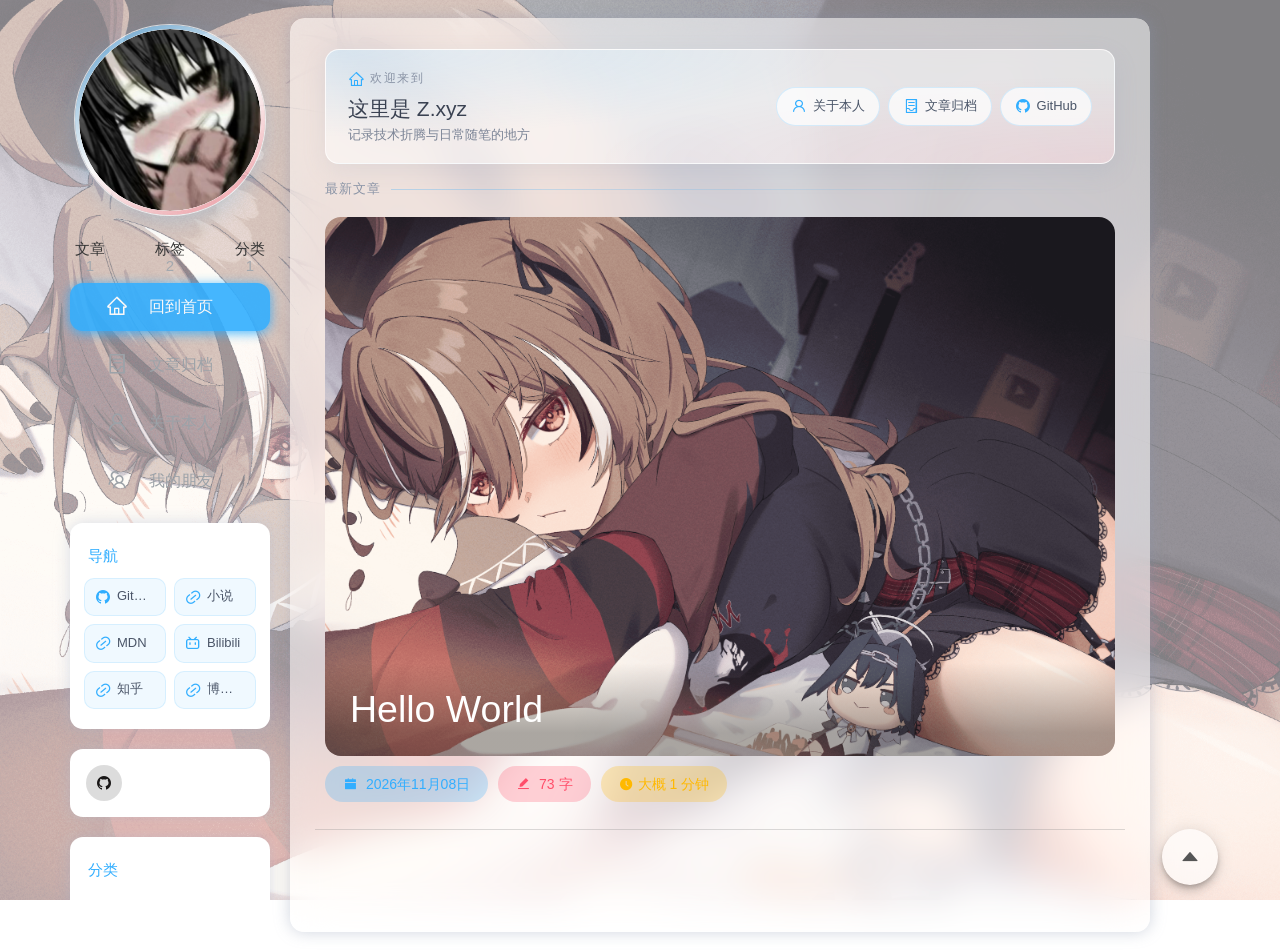
==== commit b24b1bb9: "Site updated: 2026-11-08 15:41:40" ====
--- a/index.html
+++ b/index.html
@@ -185,10 +185,10 @@
 				href="https://juejin.cn/"
 				target="_blank"
 				rel="noopener noreferrer"
-				title="掘金"
+				title="小说"
 			>
 				<i class="kirafont icon-link"></i>
-				<span>掘金</span>
+				<span>小说</span>
 			</a>
 			
 			<a
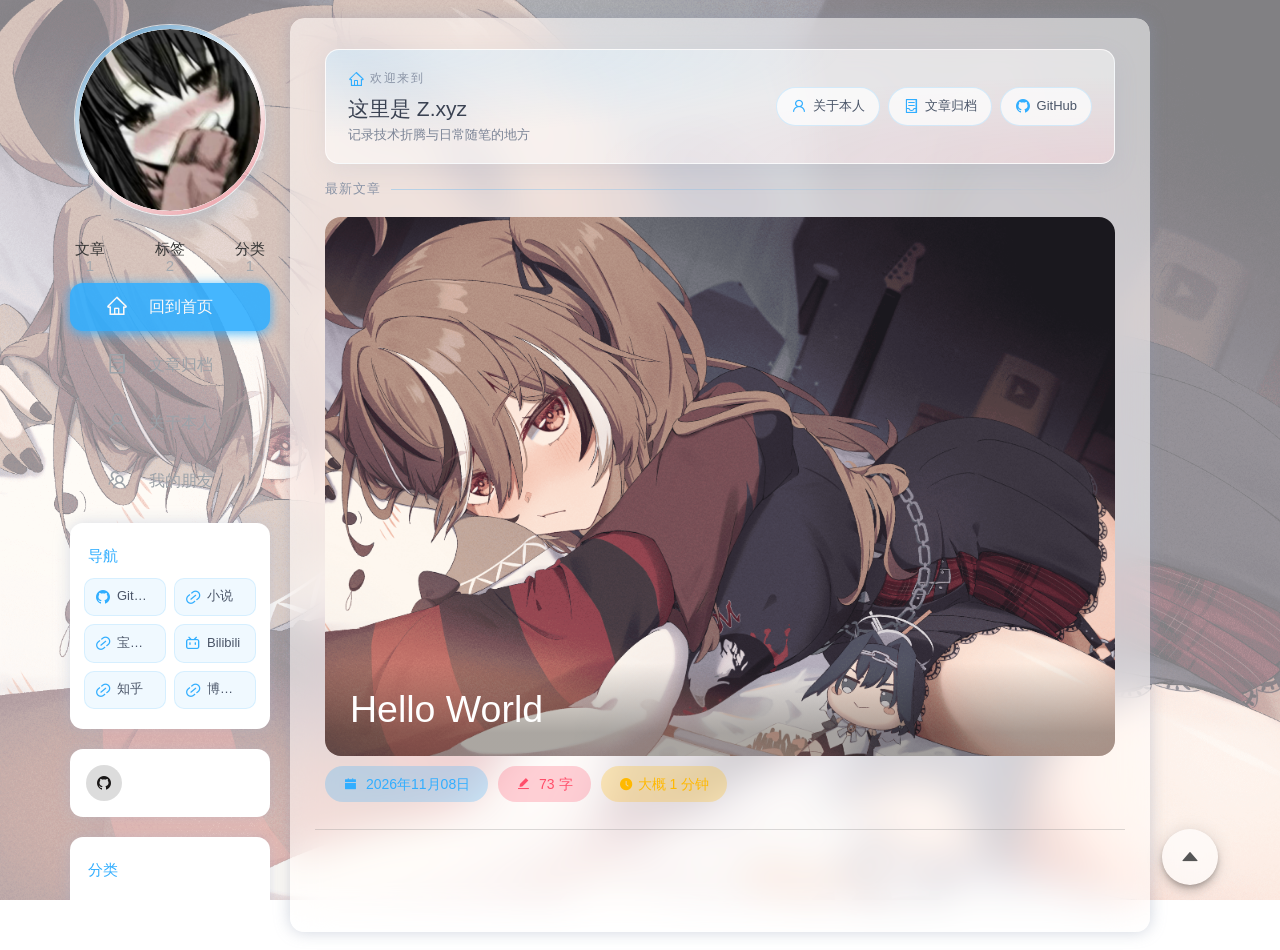
==== commit 5464ffec: "Site updated: 2026-11-08 15:48:27" ====
--- a/index.html
+++ b/index.html
@@ -182,7 +182,7 @@
 			
 			<a
 				class="kira-nav-link mdui-ripple"
-				href="https://juejin.cn/"
+				href="https://zhenovo.github.io/NW/"
 				target="_blank"
 				rel="noopener noreferrer"
 				title="小说"
@@ -193,13 +193,13 @@
 			
 			<a
 				class="kira-nav-link mdui-ripple"
-				href="https://developer.mozilla.org/zh-CN/"
-				target="_blank"
-				rel="noopener noreferrer"
-				title="MDN"
+				href="https://zhenovo.github.io/pmNW/"
+				target="_blank"
+				rel="noopener noreferrer"
+				title="宝可梦"
 			>
 				<i class="kirafont icon-link"></i>
-				<span>MDN</span>
+				<span>宝可梦</span>
 			</a>
 			
 			<a
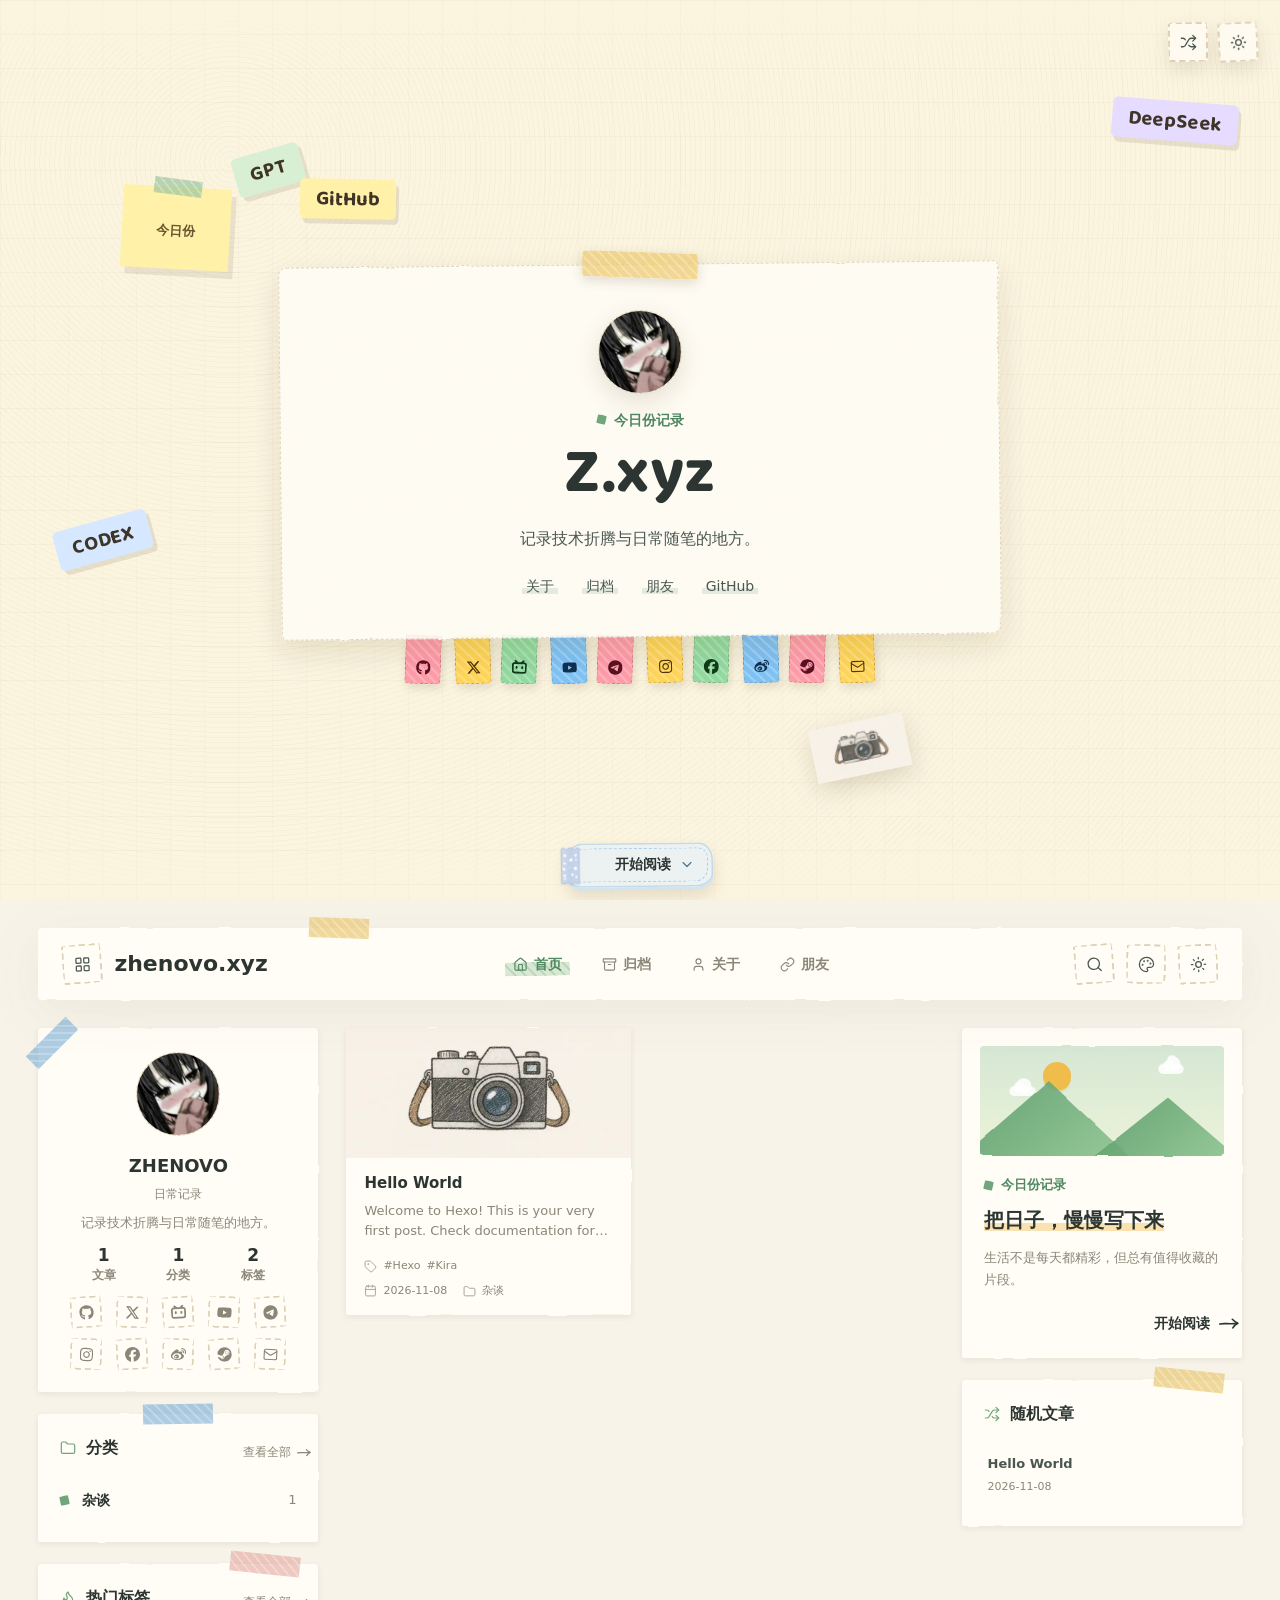
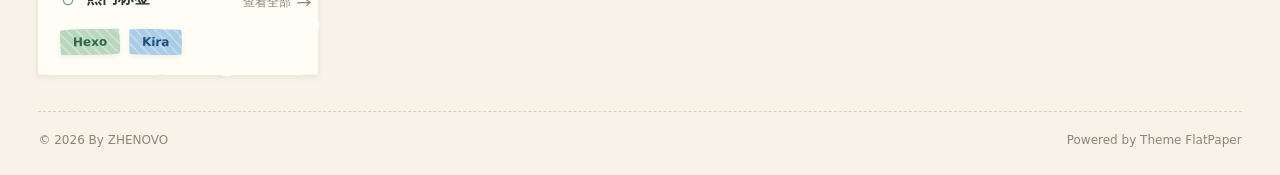
==== commit 6dff3904: "Site updated: 2026-11-13 17:31:56" ====
--- a/index.html
+++ b/index.html
@@ -1,436 +1,864 @@
-<!DOCTYPE html>
-<html 
-	lang="zh-CN">
-	<head>
-		<meta charset="UTF-8" />
-		<meta http-equiv="X-UA-Compatible" content="IE=edge" />
-		<meta name="viewport" content="width=device-width, initial-scale=1.0" />
-		
-<link rel="stylesheet" href="/css/layout.css">
-
-		
-		<title> Z.xyz</title>
-		<!-- <link rel="stylesheet" href="https://unpkg.com/mdui@1.0.2/dist/css/mdui.min.css" /> -->
-		<!-- <script src="https://unpkg.com/mdui@1.0.2/dist/js/mdui.min.js"></script> -->
-		
-<link rel="stylesheet" href="/lib/mdui/mdui.min.css">
-
-		
-<script src="/lib/mdui/mdui.min.js"></script>
-
-		<!-- lazyload -->
-		
-<script src="/lib/lazysizes.js"></script>
-
-		<!-- smooth-scrolling -->
-		
-<script src="/lib/smooth-scrolling.js"></script>
-
-		<!-- highlight -->
-		
-<link rel="stylesheet" href="/lib/highlight/atom-one-dark.min.css">
-
-		
-<script src="/lib/highlight/highlight.min.js"></script>
-
-		<!-- 预置 kiraicon -->
-		
-<link rel="stylesheet" href="/lib/iconfont/iconfont.css">
-
-		
-		<link
-			rel="shortcut icon"
-			href="/img/favicon.ico"
-			type="image/x-icon"
-		/>
-		
-<link rel="stylesheet" href="/deps/css/APlayer.min.css">
-
-		
-			
-				
-<link rel="stylesheet" href="/css/custom.css">
-
-			
-		
-		
-<script src="/deps/js/APlayer.min.js"></script>
-<script src="/deps/js/Meting.min.js"></script>
-
-	<meta name="generator" content="Hexo 8.1.2"></head>
-
-	<body>
-		<div
-			class="kira-background"
-			style="background-image: url('/img/bg.png')"
-		></div>
-		<div class="kira-header">
-    <a
-        class="kira-drawer-button mdui-ripple"
-        title="导航栏"
-        onclick="document.querySelector('.kira-sidebar-modal').classList.add('show');document.querySelector('.kira-sidebar#sidebar').classList.add('show');"
-    >
-        <i class="kirafont icon-menu"></i>
-    </a>
-    <a href="/" title="Z.xyz">
-        <img
-			src="/img/avatar.jpg"
-			alt="ZHENOVO"
-		/>
-    </a>
-</div>
-		<div class="kira-body">
-			<div class="kira-sidebar" id="sidebar">
-	<div class="kira-avatar mdui-ripple">
-		<a href="/img/avatar.jpg" title="ZHENOVO">
-			<img
-				src="/img/avatar.jpg"
-				alt="ZHENOVO"
-			/>
-		</a>
-	</div>
-	<div class="kira-count">
-		<div><span>文章</span>1</div>
-		<div><span>标签</span>2</div>
-		<div><span>分类</span>1</div>
-	</div>
-	<div class="kira-list">
-		
-		<a
-			class="kira-list-item mdui-ripple true"
-			href="/"
-			title="回到首页"
-		>
-			<i
-				class="kirafont
-					
-						icon-home
-					"
-			></i>
-			<div class="kira-list-item-content">
-				回到首页
-			</div>
-		</a>
-		
-		<a
-			class="kira-list-item mdui-ripple false"
-			href="/archives/"
-			title="文章归档"
-		>
-			<i
-				class="kirafont
-					
-						icon-container
-					"
-			></i>
-			<div class="kira-list-item-content">
-				文章归档
-			</div>
-		</a>
-		
-		<a
-			class="kira-list-item mdui-ripple false"
-			href="/about.html"
-			title="关于本人"
-		>
-			<i
-				class="kirafont
-					
-						icon-user
-					"
-			></i>
-			<div class="kira-list-item-content">
-				关于本人
-			</div>
-		</a>
-		
-		<a
-			class="kira-list-item mdui-ripple false"
-			href="/friends.html"
-			title="我的朋友"
-		>
-			<i
-				class="kirafont
-					
-						icon-team
-					"
-			></i>
-			<div class="kira-list-item-content">
-				我的朋友
-			</div>
-		</a>
-		
-	</div>
-	<aside id="kira-sidebar">
-		
-			
-<div class="kira-widget-wrap kira-nav-widget">
-	<h3 class="kira-widget-title">导航</h3>
-	<div class="kira-widget">
-		<div class="kira-nav-links">
-			
-			<a
-				class="kira-nav-link mdui-ripple"
-				href="https://github.com/ZHENOVO"
-				target="_blank"
-				rel="noopener noreferrer"
-				title="GitHub"
-			>
-				<i class="kirafont icon-github"></i>
-				<span>GitHub</span>
-			</a>
-			
-			<a
-				class="kira-nav-link mdui-ripple"
-				href="https://zhenovo.github.io/NW/"
-				target="_blank"
-				rel="noopener noreferrer"
-				title="小说"
-			>
-				<i class="kirafont icon-link"></i>
-				<span>小说</span>
-			</a>
-			
-			<a
-				class="kira-nav-link mdui-ripple"
-				href="https://zhenovo.github.io/pmNW/"
-				target="_blank"
-				rel="noopener noreferrer"
-				title="宝可梦"
-			>
-				<i class="kirafont icon-link"></i>
-				<span>宝可梦</span>
-			</a>
-			
-			<a
-				class="kira-nav-link mdui-ripple"
-				href="https://www.bilibili.com/"
-				target="_blank"
-				rel="noopener noreferrer"
-				title="Bilibili"
-			>
-				<i class="kirafont icon-bilibili"></i>
-				<span>Bilibili</span>
-			</a>
-			
-			<a
-				class="kira-nav-link mdui-ripple"
-				href="https://www.zhihu.com/"
-				target="_blank"
-				rel="noopener noreferrer"
-				title="知乎"
-			>
-				<i class="kirafont icon-link"></i>
-				<span>知乎</span>
-			</a>
-			
-			<a
-				class="kira-nav-link mdui-ripple"
-				href="https://www.cnblogs.com/"
-				target="_blank"
-				rel="noopener noreferrer"
-				title="博客园"
-			>
-				<i class="kirafont icon-link"></i>
-				<span>博客园</span>
-			</a>
-			
-		</div>
-	</div>
-</div>
-
-
-		
-			<div class="kira-widget-wrap">
-	<div class="kira-widget kira-social">
-		
-			<a
-				class="mdui-ripple"
-				href="https://github.com/ZHENOVO"
-				target="_blank"
-				mdui-tooltip="{content: 'GitHub'}"
-				style="color: rgb(25, 23, 23); background-color: rgba(25, 23, 23, .15);"
-			>
-				<i
-					class="kirafont
-					
-						icon-github
-					"
-				></i>
-			</a>
-		
-	</div>
-</div>
-
-		
-			
-  <div class="kira-widget-wrap">
-    <h3 class="kira-widget-title">分类</h3>
-    <div class="kira-widget">
-      <ul class="category-list">
-        
-        
-
-        
-          <li class="category-list-item">
-            <a class="category-list-link" href="/categories/杂谈/">
-              杂谈
+<!doctype html>
+
+<html lang="zh-CN">
+<head>
+  <meta charset="utf-8">
+<meta name="viewport" content="width=device-width, initial-scale=1">
+<meta name="theme-color" content="#f7f3e9" data-flatpaper-theme-color>
+
+<title>zhenovo.xyz</title>
+<meta name="description" content="zhenovo.xyz收录 1 篇文章，包括Hello World。">
+<meta property="og:type" content="website">
+<meta property="og:title" content="zhenovo.xyz">
+<meta property="og:url" content="https://www.zhenovo.xyz/">
+<meta property="og:site_name" content="zhenovo.xyz">
+<meta property="og:description" content="zhenovo.xyz收录 1 篇文章，包括Hello World。">
+<meta property="og:locale" content="zh_CN">
+<meta property="article:author" content="ZHENOVO">
+<meta name="twitter:card" content="summary">
+<link rel="canonical" href="https://www.zhenovo.xyz/">
+
+<link rel="icon" href="/img/favicon.ico" type="image/x-icon">
+
+<script type="application/ld+json">{"@context":"https://schema.org","@type":"Blog","headline":"zhenovo.xyz","name":"zhenovo.xyz","description":"zhenovo.xyz收录 1 篇文章，包括Hello World。","url":"https://www.zhenovo.xyz/","inLanguage":"zh-CN","isPartOf":{"@type":"WebSite","name":"zhenovo.xyz","url":"https://www.zhenovo.xyz/"},"about":"zhenovo.xyz"}</script>
+
+<script>
+  (function () {
+    var accents = { orange: 1, purple: 1, sakura: 1, blue: 1, pink: 1, green: 1, black: 1 };
+    var match = document.cookie.match(/(?:^|;\s*)flatpaper-accent=([^;]+)/);
+    var accent = 'green';
+    if (match) {
+      try { accent = decodeURIComponent(match[1]); } catch (e) {}
+    }
+    if (!accents[accent]) accent = 'green';
+    document.documentElement.setAttribute('data-accent', accent);
+    try {
+      if (localStorage.getItem('flatpaper-mode') === 'dark') {
+        document.documentElement.classList.add('dark-mode');
+      }
+    } catch (e) {}
+    // Reveal-on-scroll opts in from here so it is applied before first paint
+    // (no flash) and never applies without JS. If main.js never runs the
+    // observer, the timeout drops the class again so nothing stays hidden.
+    if ('IntersectionObserver' in window) {
+      document.documentElement.classList.add('reveal-ready');
+      setTimeout(function () {
+        if (!window.flatpaperRevealReady) {
+          document.documentElement.classList.remove('reveal-ready');
+        }
+      }, 2000);
+    }
+  })();
+</script>
+
+<link rel="stylesheet" href="/css/style.css">
+
+
+
+
+
+
+  
+
+  
+
+  
+
+  
+
+  
+
+  
+  <link rel="stylesheet" href="/css/flatpaper-custom.css">
+  
+<meta name="generator" content="Hexo 8.1.2"></head>
+
+<body
+  class="is-home has-home-hero is-hero-active tag-style-tape bg-style-default"
+  data-default-accent="green"
+  data-code-theme="simple"
+  data-note-style="sticky"
+  data-note-icons="on"
+  data-button-style="tape"
+  data-strong-accent="on"
+>
+  <svg width="0" height="0" style="position:absolute;z-index:-1;" aria-hidden="true">
+    <defs>
+      <filter id="paper-edge" x="-5%" y="-5%" width="110%" height="110%">
+        <feTurbulence type="fractalNoise" baseFrequency="0.04" result="noise" />
+        <feDisplacementMap in="SourceGraphic" in2="noise" scale="3" xChannelSelector="R" yChannelSelector="G" />
+      </filter>
+    </defs>
+  </svg>
+  
+    
+
+<section
+  class="home-hero has-draggable-stickers"
+  aria-label="首页开屏"
+  
+  
+>
+  
+  
+  <div class="home-hero__grain" aria-hidden="true"></div>
+  <div class="home-hero__tools" aria-label="开屏工具">
+    
+      <button class="icon-button home-hero__tool js-hero-shuffle" type="button" aria-label="打乱贴纸位置" title="打乱贴纸位置">
+        
+<svg xmlns="http://www.w3.org/2000/svg" width="1em" height="1em" viewBox="0 0 24 24" fill="none" stroke="currentColor" stroke-width="1.8" stroke-linecap="round" stroke-linejoin="round" class="lucide lucide-shuffle flatpaper-icon flatpaper-icon--lucide" aria-hidden="true"><use href="/icons.svg#flatpaper-icon-lucide-shuffle"></use></svg>
+
+      </button>
+    
+    <button class="theme-toggle home-hero__tool" type="button" aria-label="切换颜色模式" title="切换颜色模式">
+      <span class="theme-icon theme-icon--sun">
+<svg xmlns="http://www.w3.org/2000/svg" width="1em" height="1em" viewBox="0 0 24 24" fill="none" stroke="currentColor" stroke-width="1.8" stroke-linecap="round" stroke-linejoin="round" class="lucide lucide-sun flatpaper-icon flatpaper-icon--lucide" aria-hidden="true"><use href="/icons.svg#flatpaper-icon-lucide-sun"></use></svg>
+</span>
+      <span class="theme-icon theme-icon--moon">
+<svg xmlns="http://www.w3.org/2000/svg" width="1em" height="1em" viewBox="0 0 24 24" fill="none" stroke="currentColor" stroke-width="1.8" stroke-linecap="round" stroke-linejoin="round" class="lucide lucide-moon flatpaper-icon flatpaper-icon--lucide" aria-hidden="true"><use href="/icons.svg#flatpaper-icon-lucide-moon"></use></svg>
+</span>
+    </button>
+  </div>
+  
+    <div class="home-hero__stickers">
+      
+        <button
+          type="button"
+          class="hero-sticker hero-sticker--note"
+          data-hero-sticker="builtin-note"
+          aria-hidden="true"
+          tabindex="-1"
+        ><span>今日份</span></button>
+      
+      
+        
+        
+        
+          <a
+            class="hero-sticker hero-sticker--custom hero-sticker--custom-0 hero-sticker--text"
+            href="https://chatgpt.com/"
+            data-hero-sticker="custom-0"
+            aria-label="访问 ChatGPT"
+            draggable="false"
+            title="访问 ChatGPT"
+            style=" --sticker-bg: #d8efd3;"
+            target="_blank" rel="noopener"
+          ><span>GPT</span></a>
+        
+      
+        
+        
+        
+          <a
+            class="hero-sticker hero-sticker--custom hero-sticker--custom-1 hero-sticker--text"
+            href="https://chatgpt.com/codex"
+            data-hero-sticker="custom-1"
+            aria-label="访问 Codex"
+            draggable="false"
+            title="访问 Codex"
+            style=" --sticker-bg: #d6e8ff;"
+            target="_blank" rel="noopener"
+          ><span>CODEX</span></a>
+        
+      
+        
+        
+        
+          <a
+            class="hero-sticker hero-sticker--custom hero-sticker--custom-2 hero-sticker--text"
+            href="https://www.deepseek.com/"
+            data-hero-sticker="custom-2"
+            aria-label="访问 DeepSeek"
+            draggable="false"
+            title="访问 DeepSeek"
+            style=" --sticker-bg: #e6dcff;"
+            target="_blank" rel="noopener"
+          ><span>DeepSeek</span></a>
+        
+      
+        
+        
+        
+          <a
+            class="hero-sticker hero-sticker--custom hero-sticker--custom-3 hero-sticker--text"
+            href="https://github.com/ZHENOVO"
+            data-hero-sticker="custom-3"
+            aria-label="我的 GitHub"
+            draggable="false"
+            title="我的 GitHub"
+            style=" --sticker-bg: #fff1a8;"
+            target="_blank" rel="noopener"
+          ><span>GitHub</span></a>
+        
+      
+        
+        
+        
+          <button
+            type="button"
+            class="hero-sticker hero-sticker--custom hero-sticker--custom-4"
+            data-hero-sticker="custom-4"
+            aria-hidden="true"
+            tabindex="-1"
+            style="--sticker-size: 96px;"
+          ><img src="/images/cover/camera.webp" alt="" loading="lazy" decoding="async" draggable="false" referrerpolicy="no-referrer"></button>
+        
+      
+    </div>
+  
+
+  <div class="home-hero__content">
+    <div class="home-hero__profile">
+      
+        <div class="avatar avatar--image avatar--circle home-hero__avatar">
+          <img src="/img/avatar.jpg" alt="ZHENOVO" loading="eager" referrerpolicy="no-referrer">
+        </div>
+      
+      <p class="home-hero__eyebrow"><span class="green-dot"></span>今日份记录</p>
+      <h1>Z.xyz</h1>
+      
+        <p class="home-hero__bio">记录技术折腾与日常随笔的地方。</p>
+      
+      
+      
+        <nav class="home-hero__nav" aria-label="开屏导航">
+          
+            <a href="/about.html" class="home-hero__nav-link" title="关于" aria-label="关于" >
+              <span>关于</span>
             </a>
-            <span class="category-list-count">1</span>
-          </li>
-        
-      </ul>
+          
+            <a href="/archives/" class="home-hero__nav-link" title="归档" aria-label="归档" >
+              <span>归档</span>
+            </a>
+          
+            <a href="/friends.html" class="home-hero__nav-link" title="朋友" aria-label="朋友" >
+              <span>朋友</span>
+            </a>
+          
+            <a href="https://github.com/ZHENOVO" class="home-hero__nav-link" title="访问 GitHub" aria-label="访问 GitHub" target="_blank" rel="noopener">
+              <span>GitHub</span>
+            </a>
+          
+        </nav>
+      
+      <div class="socials home-hero__links" aria-label="个人链接">
+        
+          <a href="https://github.com/ZHENOVO" target="_blank" rel="noopener" aria-label="GitHub" data-tooltip="GitHub">
+            
+              
+<svg xmlns="http://www.w3.org/2000/svg" width="1em" height="1em" viewBox="0 0 496 512" fill="currentColor" class="lucide lucide-github flatpaper-icon flatpaper-icon--fa-brands" aria-hidden="true"><use href="/icons.svg#flatpaper-icon-fa-brands-github"></use></svg>
+
+            
+          </a>
+        
+          <a href="https://x.com/" target="_blank" rel="noopener" aria-label="X" data-tooltip="X">
+            
+              
+<svg xmlns="http://www.w3.org/2000/svg" width="1em" height="1em" viewBox="0 0 512 512" fill="currentColor" class="lucide lucide-x-twitter flatpaper-icon flatpaper-icon--fa-brands" aria-hidden="true"><use href="/icons.svg#flatpaper-icon-fa-brands-x-twitter"></use></svg>
+
+            
+          </a>
+        
+          <a href="https://space.bilibili.com/" target="_blank" rel="noopener" aria-label="Bilibili" data-tooltip="Bilibili">
+            
+              
+<svg xmlns="http://www.w3.org/2000/svg" width="1em" height="1em" viewBox="0 0 512 512" fill="currentColor" class="lucide lucide-bilibili flatpaper-icon flatpaper-icon--fa-brands" aria-hidden="true"><use href="/icons.svg#flatpaper-icon-fa-brands-bilibili"></use></svg>
+
+            
+          </a>
+        
+          <a href="https://www.youtube.com/" target="_blank" rel="noopener" aria-label="YouTube" data-tooltip="YouTube">
+            
+              
+<svg xmlns="http://www.w3.org/2000/svg" width="1em" height="1em" viewBox="0 0 576 512" fill="currentColor" class="lucide lucide-youtube flatpaper-icon flatpaper-icon--fa-brands" aria-hidden="true"><use href="/icons.svg#flatpaper-icon-fa-brands-youtube"></use></svg>
+
+            
+          </a>
+        
+          <a href="https://t.me/" target="_blank" rel="noopener" aria-label="Telegram" data-tooltip="Telegram">
+            
+              
+<svg xmlns="http://www.w3.org/2000/svg" width="1em" height="1em" viewBox="0 0 496 512" fill="currentColor" class="lucide lucide-telegram flatpaper-icon flatpaper-icon--fa-brands" aria-hidden="true"><use href="/icons.svg#flatpaper-icon-fa-brands-telegram"></use></svg>
+
+            
+          </a>
+        
+          <a href="https://www.instagram.com/" target="_blank" rel="noopener" aria-label="Instagram" data-tooltip="Instagram">
+            
+              
+<svg xmlns="http://www.w3.org/2000/svg" width="1em" height="1em" viewBox="0 0 448 512" fill="currentColor" class="lucide lucide-instagram flatpaper-icon flatpaper-icon--fa-brands" aria-hidden="true"><use href="/icons.svg#flatpaper-icon-fa-brands-instagram"></use></svg>
+
+            
+          </a>
+        
+          <a href="https://www.facebook.com/" target="_blank" rel="noopener" aria-label="Facebook" data-tooltip="Facebook">
+            
+              
+<svg xmlns="http://www.w3.org/2000/svg" width="1em" height="1em" viewBox="0 0 512 512" fill="currentColor" class="lucide lucide-facebook flatpaper-icon flatpaper-icon--fa-brands" aria-hidden="true"><use href="/icons.svg#flatpaper-icon-fa-brands-facebook"></use></svg>
+
+            
+          </a>
+        
+          <a href="https://weibo.com/" target="_blank" rel="noopener" aria-label="Weibo" data-tooltip="Weibo">
+            
+              
+<svg xmlns="http://www.w3.org/2000/svg" width="1em" height="1em" viewBox="0 0 512 512" fill="currentColor" class="lucide lucide-weibo flatpaper-icon flatpaper-icon--fa-brands" aria-hidden="true"><use href="/icons.svg#flatpaper-icon-fa-brands-weibo"></use></svg>
+
+            
+          </a>
+        
+          <a href="https://steamcommunity.com/" target="_blank" rel="noopener" aria-label="Steam" data-tooltip="Steam">
+            
+              
+<svg xmlns="http://www.w3.org/2000/svg" width="1em" height="1em" viewBox="0 0 496 512" fill="currentColor" class="lucide lucide-steam flatpaper-icon flatpaper-icon--fa-brands" aria-hidden="true"><use href="/icons.svg#flatpaper-icon-fa-brands-steam"></use></svg>
+
+            
+          </a>
+        
+          <a href="mailto:you@example.com" target="_blank" rel="noopener" aria-label="Email" data-tooltip="Email">
+            
+              
+<svg xmlns="http://www.w3.org/2000/svg" width="1em" height="1em" viewBox="0 0 24 24" fill="none" stroke="currentColor" stroke-width="1.8" stroke-linecap="round" stroke-linejoin="round" class="lucide lucide-mail flatpaper-icon flatpaper-icon--lucide" aria-hidden="true"><use href="/icons.svg#flatpaper-icon-lucide-mail"></use></svg>
+
+            
+          </a>
+        
+        
+      </div>
     </div>
   </div>
-
-		
-			
-	<div class="kira-widget-wrap">
-		<div id="randomtagcloud" class="kira-widget tagcloud kira-rainbow">
-			<a href="/tags/Hexo/" style="font-size: 10px;">Hexo</a> <a href="/tags/Kira/" style="font-size: 10px;">Kira</a>
-		</div>
-		
-	</div>
-
-
-		
-			
-	<div class="kira-widget-wrap">
-		<h3 class="kira-widget-title">
-			文章归档
-		</h3>
-		<div class="kira-widget">
-			<ul class="archive-list"><li class="archive-list-item"><a class="archive-list-link" href="/archives/2026/">2026</a><span class="archive-list-count">1</span></li></ul>
-		</div>
-	</div>
-
-
-		
-	</aside>
-	<div class="kira-copyright">
-		&copy; 2026
-		<a href="/">ZHENOVO</a>
-		Powered by <a href="http://hexo.io/" target="_blank">Hexo</a> &
-		<a href="https://github.com/ch1ny/kira-hexo/" target="_blank">Kira-Hexo</a>
-		<br />
-		
-		
-	</div>
+  
+    <a
+      class="home-hero__arrow home-hero__arrow--paper"
+      href="#flatpaper-home-content"
+      data-hero-scroll
+      data-cta-preset="01"
+      
+      
+      
+      aria-label="开始阅读"
+      title="开始阅读"
+    >
+      <span class="home-hero__arrow-sticker" aria-hidden="true"></span>
+      <span class="home-hero__arrow-text">开始阅读</span>
+      <svg xmlns="http://www.w3.org/2000/svg" width="1em" height="1em" viewBox="0 0 24 24" fill="none" stroke="currentColor" stroke-width="1.8" stroke-linecap="round" stroke-linejoin="round" class="lucide lucide-chevron-down flatpaper-icon flatpaper-icon--lucide home-hero__arrow-icon" aria-hidden="true"><use href="/icons.svg#flatpaper-icon-lucide-chevron-down"></use></svg>
+    </a>
+    
+      <script>
+        // Pick the preset before first paint so `random` never flashes 01;
+        // without JS the server-rendered 01 simply stays.
+        (function () {
+          var el = document.currentScript && document.currentScript.previousElementSibling;
+          if (el) el.setAttribute('data-cta-preset', '0' + (1 + Math.floor(Math.random() * 9)));
+        })();
+      </script>
+    
+  
+</section>
+
+  
+  <header class="site-header">
+  
+  <button class="icon-button js-sidebar-toggle sidebar-toggle" type="button" aria-label="打开侧边栏" aria-controls="paper-sidebar-drawer" aria-expanded="false">
+    
+<svg xmlns="http://www.w3.org/2000/svg" width="1em" height="1em" viewBox="0 0 24 24" fill="none" stroke="currentColor" stroke-width="1.8" stroke-linecap="round" stroke-linejoin="round" class="lucide lucide-menu flatpaper-icon flatpaper-icon--lucide" aria-hidden="true"><use href="/icons.svg#flatpaper-icon-lucide-menu"></use></svg>
+
+  </button>
+
+  <div class="brand">
+    <div class="brand-mark-wrapper">
+      
+        <a class="brand-mark" href="/" aria-label="FlatPaper 首页">
+          
+<svg xmlns="http://www.w3.org/2000/svg" width="1em" height="1em" viewBox="0 0 24 24" fill="none" stroke="currentColor" stroke-width="1.8" stroke-linecap="round" stroke-linejoin="round" class="lucide lucide-layout-grid flatpaper-icon flatpaper-icon--lucide" aria-hidden="true"><use href="/icons.svg#flatpaper-icon-lucide-layout-grid"></use></svg>
+
+        </a>
+      
+    </div>
+    <a class="brand-text" href="/">zhenovo.xyz</a>
+  </div>
+
+  <nav class="site-nav" aria-label="主导航">
+    
+      
+        <a class="site-nav-link active" href="/">
+          
+<svg xmlns="http://www.w3.org/2000/svg" width="1em" height="1em" viewBox="0 0 24 24" fill="none" stroke="currentColor" stroke-width="1.8" stroke-linecap="round" stroke-linejoin="round" class="lucide lucide-house flatpaper-icon flatpaper-icon--lucide" aria-hidden="true"><use href="/icons.svg#flatpaper-icon-lucide-house"></use></svg>
+
+          <span>首页</span>
+        </a>
+      
+    
+      
+        <a class="site-nav-link " href="/archives/">
+          
+<svg xmlns="http://www.w3.org/2000/svg" width="1em" height="1em" viewBox="0 0 24 24" fill="none" stroke="currentColor" stroke-width="1.8" stroke-linecap="round" stroke-linejoin="round" class="lucide lucide-archive flatpaper-icon flatpaper-icon--lucide" aria-hidden="true"><use href="/icons.svg#flatpaper-icon-lucide-archive"></use></svg>
+
+          <span>归档</span>
+        </a>
+      
+    
+      
+        <a class="site-nav-link " href="/about.html">
+          
+<svg xmlns="http://www.w3.org/2000/svg" width="1em" height="1em" viewBox="0 0 24 24" fill="none" stroke="currentColor" stroke-width="1.8" stroke-linecap="round" stroke-linejoin="round" class="lucide lucide-user flatpaper-icon flatpaper-icon--lucide" aria-hidden="true"><use href="/icons.svg#flatpaper-icon-lucide-user"></use></svg>
+
+          <span>关于</span>
+        </a>
+      
+    
+      
+        <a class="site-nav-link " href="/friends.html">
+          
+<svg xmlns="http://www.w3.org/2000/svg" width="1em" height="1em" viewBox="0 0 24 24" fill="none" stroke="currentColor" stroke-width="1.8" stroke-linecap="round" stroke-linejoin="round" class="lucide lucide-link flatpaper-icon flatpaper-icon--lucide" aria-hidden="true"><use href="/icons.svg#flatpaper-icon-lucide-link"></use></svg>
+
+          <span>朋友</span>
+        </a>
+      
+    
+  </nav>
+
+  <div class="header-tools">
+    <button class="icon-button js-search-open" type="button" aria-label="搜索文章">
+      
+<svg xmlns="http://www.w3.org/2000/svg" width="1em" height="1em" viewBox="0 0 24 24" fill="none" stroke="currentColor" stroke-width="1.8" stroke-linecap="round" stroke-linejoin="round" class="lucide lucide-search flatpaper-icon flatpaper-icon--lucide" aria-hidden="true"><use href="/icons.svg#flatpaper-icon-lucide-search"></use></svg>
+
+    </button>
+    <div class="accent-picker">
+      <button class="icon-button accent-toggle" type="button" aria-label="选择主题色" title="选择主题色" aria-haspopup="true" aria-expanded="false" aria-controls="accent-menu">
+        
+<svg xmlns="http://www.w3.org/2000/svg" width="1em" height="1em" viewBox="0 0 24 24" fill="none" stroke="currentColor" stroke-width="1.8" stroke-linecap="round" stroke-linejoin="round" class="lucide lucide-palette flatpaper-icon flatpaper-icon--lucide" aria-hidden="true"><use href="/icons.svg#flatpaper-icon-lucide-palette"></use></svg>
+
+      </button>
+      <div class="accent-menu" id="accent-menu" role="menu" aria-label="主题色">
+        <button type="button" class="accent-option" role="menuitemradio" aria-label="橙色" aria-checked="false" data-accent-option="orange">
+          <span class="accent-swatch accent-swatch--orange" aria-hidden="true"></span>
+        </button>
+        <button type="button" class="accent-option" role="menuitemradio" aria-label="紫色" aria-checked="false" data-accent-option="purple">
+          <span class="accent-swatch accent-swatch--purple" aria-hidden="true"></span>
+        </button>
+        <button type="button" class="accent-option" role="menuitemradio" aria-label="樱花粉" aria-checked="false" data-accent-option="sakura">
+          <span class="accent-swatch accent-swatch--sakura" aria-hidden="true"></span>
+        </button>
+        <button type="button" class="accent-option" role="menuitemradio" aria-label="蓝色" aria-checked="false" data-accent-option="blue">
+          <span class="accent-swatch accent-swatch--blue" aria-hidden="true"></span>
+        </button>
+        <button type="button" class="accent-option" role="menuitemradio" aria-label="粉色" aria-checked="false" data-accent-option="pink">
+          <span class="accent-swatch accent-swatch--pink" aria-hidden="true"></span>
+        </button>
+        <button type="button" class="accent-option" role="menuitemradio" aria-label="绿色" aria-checked="false" data-accent-option="green">
+          <span class="accent-swatch accent-swatch--green" aria-hidden="true"></span>
+        </button>
+        <button type="button" class="accent-option" role="menuitemradio" aria-label="黑色" aria-checked="false" data-accent-option="black">
+          <span class="accent-swatch accent-swatch--black" aria-hidden="true"></span>
+        </button>
+      </div>
+    </div>
+    <button class="theme-toggle" type="button" aria-label="切换颜色模式">
+      <span class="theme-icon theme-icon--sun">
+<svg xmlns="http://www.w3.org/2000/svg" width="1em" height="1em" viewBox="0 0 24 24" fill="none" stroke="currentColor" stroke-width="1.8" stroke-linecap="round" stroke-linejoin="round" class="lucide lucide-sun flatpaper-icon flatpaper-icon--lucide" aria-hidden="true"><use href="/icons.svg#flatpaper-icon-lucide-sun"></use></svg>
+</span>
+      <span class="theme-icon theme-icon--moon">
+<svg xmlns="http://www.w3.org/2000/svg" width="1em" height="1em" viewBox="0 0 24 24" fill="none" stroke="currentColor" stroke-width="1.8" stroke-linecap="round" stroke-linejoin="round" class="lucide lucide-moon flatpaper-icon flatpaper-icon--lucide" aria-hidden="true"><use href="/icons.svg#flatpaper-icon-lucide-moon"></use></svg>
+</span>
+    </button>
+  </div>
+</header>
+
+
+  
+  <main id="flatpaper-home-content" class="paper-shell ">
+    
+
+<aside id="paper-sidebar-drawer" class="paper-sidebar paper-sidebar--right" aria-label="侧边栏">
+  <div class="drawer-toolbar" aria-label="侧边栏工具">
+    <div class="drawer-accent-options" role="group" aria-label="主题色">
+      <button type="button" class="accent-option" aria-label="橙色" aria-pressed="false" data-accent-option="orange">
+        <span class="accent-swatch accent-swatch--orange" aria-hidden="true"></span>
+      </button>
+      <button type="button" class="accent-option" aria-label="紫色" aria-pressed="false" data-accent-option="purple">
+        <span class="accent-swatch accent-swatch--purple" aria-hidden="true"></span>
+      </button>
+      <button type="button" class="accent-option" aria-label="樱花粉" aria-pressed="false" data-accent-option="sakura">
+        <span class="accent-swatch accent-swatch--sakura" aria-hidden="true"></span>
+      </button>
+      <button type="button" class="accent-option" aria-label="蓝色" aria-pressed="false" data-accent-option="blue">
+        <span class="accent-swatch accent-swatch--blue" aria-hidden="true"></span>
+      </button>
+      <button type="button" class="accent-option" aria-label="粉色" aria-pressed="false" data-accent-option="pink">
+        <span class="accent-swatch accent-swatch--pink" aria-hidden="true"></span>
+      </button>
+      <button type="button" class="accent-option" aria-label="绿色" aria-pressed="false" data-accent-option="green">
+        <span class="accent-swatch accent-swatch--green" aria-hidden="true"></span>
+      </button>
+      <button type="button" class="accent-option" aria-label="黑色" aria-pressed="false" data-accent-option="black">
+        <span class="accent-swatch accent-swatch--black" aria-hidden="true"></span>
+      </button>
+    </div>
+    <button class="icon-button drawer-close js-sidebar-close" type="button" aria-label="关闭侧边栏">
+      
+<svg xmlns="http://www.w3.org/2000/svg" width="1em" height="1em" viewBox="0 0 24 24" fill="none" stroke="currentColor" stroke-width="1.8" stroke-linecap="round" stroke-linejoin="round" class="lucide lucide-x flatpaper-icon flatpaper-icon--lucide" aria-hidden="true"><use href="/icons.svg#flatpaper-icon-lucide-x"></use></svg>
+
+    </button>
+  </div>
+
+  <section class="side-card nav-card">
+    <nav class="site-nav-drawer" aria-label="移动端导航">
+      
+        
+          <a class="active" href="/">
+            
+<svg xmlns="http://www.w3.org/2000/svg" width="1em" height="1em" viewBox="0 0 24 24" fill="none" stroke="currentColor" stroke-width="1.8" stroke-linecap="round" stroke-linejoin="round" class="lucide lucide-house flatpaper-icon flatpaper-icon--lucide" aria-hidden="true"><use href="/icons.svg#flatpaper-icon-lucide-house"></use></svg>
+
+            <span>首页</span>
+          </a>
+        
+      
+        
+          <a class="" href="/archives/">
+            
+<svg xmlns="http://www.w3.org/2000/svg" width="1em" height="1em" viewBox="0 0 24 24" fill="none" stroke="currentColor" stroke-width="1.8" stroke-linecap="round" stroke-linejoin="round" class="lucide lucide-archive flatpaper-icon flatpaper-icon--lucide" aria-hidden="true"><use href="/icons.svg#flatpaper-icon-lucide-archive"></use></svg>
+
+            <span>归档</span>
+          </a>
+        
+      
+        
+          <a class="" href="/about.html">
+            
+<svg xmlns="http://www.w3.org/2000/svg" width="1em" height="1em" viewBox="0 0 24 24" fill="none" stroke="currentColor" stroke-width="1.8" stroke-linecap="round" stroke-linejoin="round" class="lucide lucide-user flatpaper-icon flatpaper-icon--lucide" aria-hidden="true"><use href="/icons.svg#flatpaper-icon-lucide-user"></use></svg>
+
+            <span>关于</span>
+          </a>
+        
+      
+        
+          <a class="" href="/friends.html">
+            
+<svg xmlns="http://www.w3.org/2000/svg" width="1em" height="1em" viewBox="0 0 24 24" fill="none" stroke="currentColor" stroke-width="1.8" stroke-linecap="round" stroke-linejoin="round" class="lucide lucide-link flatpaper-icon flatpaper-icon--lucide" aria-hidden="true"><use href="/icons.svg#flatpaper-icon-lucide-link"></use></svg>
+
+            <span>朋友</span>
+          </a>
+        
+      
+    </nav>
+  </section>
+
+  <section class="side-card profile-card reveal">
+    
+      <div class="avatar avatar--image avatar--circle">
+        <img src="/img/avatar.jpg" alt="ZHENOVO" loading="lazy" referrerpolicy="no-referrer">
+      </div>
+    
+    <h3>ZHENOVO</h3>
+    <p class="profile-role">日常记录</p>
+    <p>记录技术折腾与日常随笔的地方。</p>
+    
+      <div class="site-info" aria-label="站点信息">
+        
+          
+            <a class="site-info__item" href="/archives/">
+              <strong>1</strong>
+              <span>文章</span>
+            </a>
+          
+        
+          
+            <a class="site-info__item" href="/categories/">
+              <strong>1</strong>
+              <span>分类</span>
+            </a>
+          
+        
+          
+            <a class="site-info__item" href="/tags/">
+              <strong>2</strong>
+              <span>标签</span>
+            </a>
+          
+        
+      </div>
+    
+    <div class="socials">
+      
+        <a href="https://github.com/ZHENOVO" target="_blank" rel="noopener" aria-label="GitHub" data-tooltip="GitHub">
+          
+            
+<svg xmlns="http://www.w3.org/2000/svg" width="1em" height="1em" viewBox="0 0 496 512" fill="currentColor" class="lucide lucide-github flatpaper-icon flatpaper-icon--fa-brands" aria-hidden="true"><use href="/icons.svg#flatpaper-icon-fa-brands-github"></use></svg>
+
+          
+        </a>
+      
+        <a href="https://x.com/" target="_blank" rel="noopener" aria-label="X" data-tooltip="X">
+          
+            
+<svg xmlns="http://www.w3.org/2000/svg" width="1em" height="1em" viewBox="0 0 512 512" fill="currentColor" class="lucide lucide-x-twitter flatpaper-icon flatpaper-icon--fa-brands" aria-hidden="true"><use href="/icons.svg#flatpaper-icon-fa-brands-x-twitter"></use></svg>
+
+          
+        </a>
+      
+        <a href="https://space.bilibili.com/" target="_blank" rel="noopener" aria-label="Bilibili" data-tooltip="Bilibili">
+          
+            
+<svg xmlns="http://www.w3.org/2000/svg" width="1em" height="1em" viewBox="0 0 512 512" fill="currentColor" class="lucide lucide-bilibili flatpaper-icon flatpaper-icon--fa-brands" aria-hidden="true"><use href="/icons.svg#flatpaper-icon-fa-brands-bilibili"></use></svg>
+
+          
+        </a>
+      
+        <a href="https://www.youtube.com/" target="_blank" rel="noopener" aria-label="YouTube" data-tooltip="YouTube">
+          
+            
+<svg xmlns="http://www.w3.org/2000/svg" width="1em" height="1em" viewBox="0 0 576 512" fill="currentColor" class="lucide lucide-youtube flatpaper-icon flatpaper-icon--fa-brands" aria-hidden="true"><use href="/icons.svg#flatpaper-icon-fa-brands-youtube"></use></svg>
+
+          
+        </a>
+      
+        <a href="https://t.me/" target="_blank" rel="noopener" aria-label="Telegram" data-tooltip="Telegram">
+          
+            
+<svg xmlns="http://www.w3.org/2000/svg" width="1em" height="1em" viewBox="0 0 496 512" fill="currentColor" class="lucide lucide-telegram flatpaper-icon flatpaper-icon--fa-brands" aria-hidden="true"><use href="/icons.svg#flatpaper-icon-fa-brands-telegram"></use></svg>
+
+          
+        </a>
+      
+        <a href="https://www.instagram.com/" target="_blank" rel="noopener" aria-label="Instagram" data-tooltip="Instagram">
+          
+            
+<svg xmlns="http://www.w3.org/2000/svg" width="1em" height="1em" viewBox="0 0 448 512" fill="currentColor" class="lucide lucide-instagram flatpaper-icon flatpaper-icon--fa-brands" aria-hidden="true"><use href="/icons.svg#flatpaper-icon-fa-brands-instagram"></use></svg>
+
+          
+        </a>
+      
+        <a href="https://www.facebook.com/" target="_blank" rel="noopener" aria-label="Facebook" data-tooltip="Facebook">
+          
+            
+<svg xmlns="http://www.w3.org/2000/svg" width="1em" height="1em" viewBox="0 0 512 512" fill="currentColor" class="lucide lucide-facebook flatpaper-icon flatpaper-icon--fa-brands" aria-hidden="true"><use href="/icons.svg#flatpaper-icon-fa-brands-facebook"></use></svg>
+
+          
+        </a>
+      
+        <a href="https://weibo.com/" target="_blank" rel="noopener" aria-label="Weibo" data-tooltip="Weibo">
+          
+            
+<svg xmlns="http://www.w3.org/2000/svg" width="1em" height="1em" viewBox="0 0 512 512" fill="currentColor" class="lucide lucide-weibo flatpaper-icon flatpaper-icon--fa-brands" aria-hidden="true"><use href="/icons.svg#flatpaper-icon-fa-brands-weibo"></use></svg>
+
+          
+        </a>
+      
+        <a href="https://steamcommunity.com/" target="_blank" rel="noopener" aria-label="Steam" data-tooltip="Steam">
+          
+            
+<svg xmlns="http://www.w3.org/2000/svg" width="1em" height="1em" viewBox="0 0 496 512" fill="currentColor" class="lucide lucide-steam flatpaper-icon flatpaper-icon--fa-brands" aria-hidden="true"><use href="/icons.svg#flatpaper-icon-fa-brands-steam"></use></svg>
+
+          
+        </a>
+      
+        <a href="mailto:you@example.com" target="_blank" rel="noopener" aria-label="Email" data-tooltip="Email">
+          
+            
+<svg xmlns="http://www.w3.org/2000/svg" width="1em" height="1em" viewBox="0 0 24 24" fill="none" stroke="currentColor" stroke-width="1.8" stroke-linecap="round" stroke-linejoin="round" class="lucide lucide-mail flatpaper-icon flatpaper-icon--lucide" aria-hidden="true"><use href="/icons.svg#flatpaper-icon-lucide-mail"></use></svg>
+
+          
+        </a>
+      
+      
+    </div>
+  </section>
+
+  
+
+  
+    <section class="side-card categories-card reveal">
+      <header class="side-card__head">
+        <h2>
+<svg xmlns="http://www.w3.org/2000/svg" width="1em" height="1em" viewBox="0 0 24 24" fill="none" stroke="currentColor" stroke-width="1.8" stroke-linecap="round" stroke-linejoin="round" class="lucide lucide-folder flatpaper-icon flatpaper-icon--lucide" aria-hidden="true"><use href="/icons.svg#flatpaper-icon-lucide-folder"></use></svg>
+分类</h2>
+        <a class="side-card__more" href="/categories/">
+          <span class="marker-swipe">查看全部</span>
+        </a>
+      </header>
+      
+        <a href="/categories/%E6%9D%82%E8%B0%88/">
+          <span class="dot dot-0"></span>
+          <strong><span class="marker-swipe">杂谈</span></strong>
+          <em>1</em>
+        </a>
+      
+    </section>
+
+    <section class="side-card tag-card reveal">
+      <header class="side-card__head tag-card__head">
+        <h2>
+<svg xmlns="http://www.w3.org/2000/svg" width="1em" height="1em" viewBox="0 0 24 24" fill="none" stroke="currentColor" stroke-width="1.8" stroke-linecap="round" stroke-linejoin="round" class="lucide lucide-flame flatpaper-icon flatpaper-icon--lucide" aria-hidden="true"><use href="/icons.svg#flatpaper-icon-lucide-flame"></use></svg>
+热门标签</h2>
+        <a class="side-card__more tag-card__more" href="/tags/">
+          <span class="marker-swipe">查看全部</span>
+        </a>
+      </header>
+      <div class="tag-cloud">
+        
+        
+          <a class="tag-chip tag-chip-0" href="/tags/Hexo/">Hexo</a>
+        
+          <a class="tag-chip tag-chip-1" href="/tags/Kira/">Kira</a>
+        
+      </div>
+    </section>
+  
+
+  
+
+</aside>
+
+    <section class="paper-main">
+      
+
+
+
+
+
+
+  <div class="post-list">
+    
+      
+<article class="post-card reveal" data-title="Hello World" style="--reveal-delay: 0ms">
+  <a class="post-thumb-link" href="/2026/11/08/hello-world/" aria-label="Hello World">
+    
+<div class="paper-thumb paper-thumb-0 paper-thumb--cover">
+  
+    <img class="paper-thumb__img" src="/images/cover/camera.webp" alt="" loading="lazy" referrerpolicy="no-referrer">
+  
 </div>
-<div
-	class="kira-sidebar-modal"
-	id="sidebar-modal"
-	onclick="(function(self) {
-		self.classList.remove('show');
-		document.querySelector('.kira-sidebar.show#sidebar').classList.remove('show');
-	})(this)"
-></div>
-			<div class="kira-content">
-				<div id="kira-top-header"></div>
-				<div class="kira-main-content">
-					
-<div class="kira-home-hero">
-	<div class="kira-home-hero-main">
-		<div class="kira-home-hero-eyebrow">
-			<i class="kirafont icon-home"></i>
-			<span>欢迎来到</span>
-		</div>
-		<h2 class="kira-home-hero-title">这里是 Z.xyz</h2>
-		
-		<p class="kira-home-hero-sub">记录技术折腾与日常随笔的地方</p>
-		
-	</div>
-	
-	<div class="kira-home-hero-actions">
-		
-		<a
-			class="kira-home-hero-btn mdui-ripple"
-			href="/about.html"
-			
-		>
-			<i class="kirafont icon-user"></i>
-			<span>关于本人</span>
-		</a>
-		
-		<a
-			class="kira-home-hero-btn mdui-ripple"
-			href="/archives/"
-			
-		>
-			<i class="kirafont icon-container"></i>
-			<span>文章归档</span>
-		</a>
-		
-		<a
-			class="kira-home-hero-btn mdui-ripple"
-			href="https://github.com/ZHENOVO"
-			
-			target="_blank"
-			rel="noopener noreferrer"
-			
-		>
-			<i class="kirafont icon-github"></i>
-			<span>GitHub</span>
-		</a>
-		
-	</div>
-	
+
+  </a>
+  <div class="post-card-copy">
+    <h3><a href="/2026/11/08/hello-world/">Hello World</a></h3>
+    <p>Welcome to Hexo! This is your very first post. Check documentation for more info. If you get any...</p>
+    
+      <div class="meta-line meta-line--tags">
+        <span class="meta-tags">
+          
+<svg xmlns="http://www.w3.org/2000/svg" width="1em" height="1em" viewBox="0 0 24 24" fill="none" stroke="currentColor" stroke-width="1.8" stroke-linecap="round" stroke-linejoin="round" class="lucide lucide-tag flatpaper-icon flatpaper-icon--lucide" aria-hidden="true"><use href="/icons.svg#flatpaper-icon-lucide-tag"></use></svg>
+
+          <a class="meta-tag-link" href="/tags/Hexo/">#Hexo</a><a class="meta-tag-link" href="/tags/Kira/">#Kira</a>
+        </span>
+      </div>
+    
+    <div class="meta-line meta-line--tax">
+      <span class="meta-date">
+<svg xmlns="http://www.w3.org/2000/svg" width="1em" height="1em" viewBox="0 0 24 24" fill="none" stroke="currentColor" stroke-width="1.8" stroke-linecap="round" stroke-linejoin="round" class="lucide lucide-calendar flatpaper-icon flatpaper-icon--lucide" aria-hidden="true"><use href="/icons.svg#flatpaper-icon-lucide-calendar"></use></svg>
+2026-11-08</span>
+      
+        <span class="meta-cat">
+          
+<svg xmlns="http://www.w3.org/2000/svg" width="1em" height="1em" viewBox="0 0 24 24" fill="none" stroke="currentColor" stroke-width="1.8" stroke-linecap="round" stroke-linejoin="round" class="lucide lucide-folder flatpaper-icon flatpaper-icon--lucide" aria-hidden="true"><use href="/icons.svg#flatpaper-icon-lucide-folder"></use></svg>
+
+          <a class="meta-cat-link" href="/categories/%E6%9D%82%E8%B0%88/">杂谈</a>
+        </span>
+      
+    </div>
+  </div>
+</article>
+
+    
+  </div>
+
+
+
+
+      
+
+
+    </section>
+    
+      <aside class="paper-sidebar paper-sidebar--left">
+  
+    
+    <section class="welcome-card">
+      <div class="welcome-thumb" aria-hidden="true">
+        
+          <div class="sun"></div>
+          <div class="cloud cloud-a"></div>
+          <div class="cloud cloud-b"></div>
+          <div class="mountain mountain-a"></div>
+          <div class="mountain mountain-b"></div>
+        
+      </div>
+      <p class="hello"><span class="green-dot"></span>今日份记录</p>
+      <h1>把日子，慢慢写下来</h1>
+      <p class="welcome-text">生活不是每天都精彩，但总有值得收藏的片段。</p>
+      <a class="welcome-cta" href="/archives/"><span class="marker-swipe">开始阅读</span></a>
+    </section>
+  
+  
+
+  <section class="side-card recent-card" data-random-posts-limit="5" data-random-posts-url="/flatpaper-random-posts.json" data-random-posts-current="/index.html">
+    <h2>
+<svg xmlns="http://www.w3.org/2000/svg" width="1em" height="1em" viewBox="0 0 24 24" fill="none" stroke="currentColor" stroke-width="1.8" stroke-linecap="round" stroke-linejoin="round" class="lucide lucide-shuffle flatpaper-icon flatpaper-icon--lucide" aria-hidden="true"><use href="/icons.svg#flatpaper-icon-lucide-shuffle"></use></svg>
+随机文章</h2>
+    <ul class="recent-list js-random-posts">
+      
+        <li>
+          <a class="recent-item" href="/2026/11/08/hello-world/">
+            <strong><span class="marker-swipe">Hello World</span></strong>
+            <em>2026-11-08</em>
+          </a>
+        </li>
+      
+    </ul>
+  </section>
+
+
+</aside>
+
+    
+  </main>
+
+  <div class="sidebar-backdrop js-sidebar-close" aria-hidden="true"></div>
+
+  
+<footer class="site-footer">
+  <span class="site-footer__left">© 2026 By ZHENOVO</span>
+  
+    <span class="site-footer__right">
+      
+        <span class="site-footer__row"><span class="site-footer__powered"><span class="site-footer__powered-prefix">Powered by Theme</span> <a href="https://github.com/Homulilly/hexo-theme-flatpaper" target="_blank" rel="noopener">FlatPaper</a></span></span>
+      
+    </span>
+  
+</footer>
+
+  
+<div class="search-panel" aria-hidden="true" data-index-url="/flatpaper-search.json">
+  <div class="search-backdrop js-search-close"></div>
+  <section class="search-dialog" role="dialog" aria-modal="true" aria-label="搜索文章">
+    <span class="tape tape--top-left" aria-hidden="true"></span>
+    <header class="search-head">
+      <h2><span class="green-dot"></span>搜索文章</h2>
+      <button class="icon-button js-search-close" type="button" aria-label="关闭搜索">
+        
+<svg xmlns="http://www.w3.org/2000/svg" width="1em" height="1em" viewBox="0 0 24 24" fill="none" stroke="currentColor" stroke-width="1.8" stroke-linecap="round" stroke-linejoin="round" class="lucide lucide-x flatpaper-icon flatpaper-icon--lucide" aria-hidden="true"><use href="/icons.svg#flatpaper-icon-lucide-x"></use></svg>
+
+      </button>
+    </header>
+    <label class="search-field">
+      
+<svg xmlns="http://www.w3.org/2000/svg" width="1em" height="1em" viewBox="0 0 24 24" fill="none" stroke="currentColor" stroke-width="1.8" stroke-linecap="round" stroke-linejoin="round" class="lucide lucide-search flatpaper-icon flatpaper-icon--lucide" aria-hidden="true"><use href="/icons.svg#flatpaper-icon-lucide-search"></use></svg>
+
+      <input id="flatpaper-search" class="search-input" type="search" placeholder="输入关键词，按 Esc 关闭" autocomplete="off">
+    </label>
+    <div class="search-results" data-empty="输入关键词后显示匹配的文章">
+      <p class="search-empty">输入关键词后显示匹配的文章</p>
+    </div>
+  </section>
 </div>
 
-<div class="kira-home-section-title">
-	<span>最新文章</span>
-</div>
-<div class="kira-posts">
-    
-        <div class="kira-post">
-            <a href="/2026/11/08/hello-world/">
-                
-                <div
-                    class="kira-post-cover mdui-ripple"
-                    style="padding-bottom: 56.25%"
-                >
-                    <img
-                        data-src="/img/bg.png"
-                        data-sizes="auto"
-                        alt="Hello World"
-                        class="lazyload"
-                    />
-                    <h1>Hello World</h1>
-                </div>
-                
-            </a>
-
-            <div class="kira-post-meta kira-rainbow">
-                <a>
-                    <i class="kirafont icon-calendar-fill"></i>
-                    2026年11月08日
-                </a>
-                <a>
-                    <i class="kirafont icon-edit-fill"></i>
-                    73 字
-                </a>
-                <a>
-                    <i class="kirafont icon-time-circle-fill"></i>大概
-                    1 分钟
-                </a>
-            </div>
-    
-            
-        </div>
-        <div class="kira-hr"></div>
-    
-</div>
-
-				</div>
-			</div>
-			<div class="kira-right-column">
-	<a onclick="document.querySelector('#kira-top-header').scrollIntoView({behavior: 'smooth'});" class="kira-backtotop" aria-label="回到顶部" title="回到顶部">
-		<button class="mdui-fab mdui-ripple">
-			<i class="kirafont icon-caret-up"></i>
-		</button>
-	</a>
-</div>
-
-		</div>
-	</body>
+  <script>
+  window.FLATPAPER_I18N = {"language":"zh-CN","common.posts":"文章","common.categories":"分类","common.tags":"标签","common.comments":"评论","common.share":"分享","common.page":"页面","common.archive":"归档","common.post_list":"文章列表","common.search_posts":"搜索文章","common.random_posts":"随机文章","common.reward":"赞赏","common.view_all":"查看全部","pagination.prev":"上一页","pagination.next":"下一页","pagination.post_pager":"文章分页","pagination.archive_pager":"归档分页","index.featured":"精选文章","index.pinned":"置顶","index.read_more":"阅读全文","index.previous_slide":"上一张","index.next_slide":"下一张","index.carousel_pagination":"轮播页码","index.carousel_slide":"第 %d 张","index.latest_posts":"最新文章","index.empty_posts":"还没有文章。创建第一篇文章后，这里会显示最新内容。","archive.title":"归档","archive.post_list":"文章列表","taxonomy.category_count":"%d 篇","taxonomy.empty_categories":"暂时还没有分类。","taxonomy.empty_tags":"暂时还没有标签。","links.label":"友链","links.title":"友情链接","links.empty_data":"暂未加载到友链数据。请确认 source/_data/links.yml 存在并已 hexo clean。","links.rss_label":"%s 的 RSS","friends_feed.label":"朋友圈","friends_feed.title":"友链朋友圈","friends_feed.loading":"正在加载友链动态…","friends_feed.missing_url":"暂未配置 all.json 地址。","friends_feed.load_failed":"友链动态加载失败，请稍后再试。","friends_feed.empty":"暂时没有抓取到友链文章。","friends_feed.load_more":"加载更多","friends_feed.updated_at":"更新于 %s","friends_feed.friend_count":"%d 位友邻","friends_feed.active_count":"%d 位活跃","friends_feed.article_count":"%d 篇文章","friends_feed.unknown_author":"未知站点","friends_feed.date_unknown":"时间未知","guestbook.label":"留言板","guestbook.title":"留言板","guestbook.loading":"正在铺开留言墙…","guestbook.missing_config":"留言墙需要评论系统：请在主题配置中设置 comments: twikoo（并填写 envId）或 comments: artalk（并填写 server）。","guestbook.load_failed":"留言加载失败，请稍后再试。","guestbook.empty":"墙上还空着，来贴第一张留言吧！","guestbook.load_more":"展开更多留言","guestbook.total_count":"共 %d 条留言","guestbook.latest_note":"墙上展示最新 %d 条","guestbook.jump_to_comment":"查看留言","guestbook.sort_time":"查看最新","guestbook.sort_random":"随机排序","guestbook.anonymous":"匿名访客","guestbook.write_hint":"在下方留言，刷新后就会贴到墙上","post.scroll_to_comments":"跳转到评论区","post.previous":"上一篇","post.next":"下一篇","post.no_previous":"没有更早的文章了","post.no_next":"已经是最新的一篇","post.back_to_top":"返回顶部","post.related_posts":"相关文章","post.view_more":"查看更多","not_found.label":"页面走丢了","not_found.title":"找不到这个页面","not_found.text":"这个地址可能已经移动、删除，或者从未存在。","not_found.home":"返回首页","not_found.search":"搜索文章","search.placeholder":"输入关键词，按 Esc 关闭","search.empty":"输入关键词后显示匹配的文章","search.loading":"正在加载搜索索引…","search.load_failed":"搜索索引加载失败，请重新打开搜索重试","search.no_result":"没有找到与 \"%s\" 相关的文章","search.close":"关闭搜索","code.copy":"复制代码","code.collapse":"折叠代码","code.expand":"展开代码","heading.anchor":"链接到此节: %s","head.tag":"标签：%s","head.category":"分类：%s","head.archive":"归档","head.archive_with_date":"归档：%s","head.page_number":"第 %d 页","navigation.primary":"主导航","navigation.mobile":"移动端导航","navigation.brand_home":"FlatPaper 首页","navigation.brand_menu":"打开站点导航","navigation.open_sidebar":"打开侧边栏","navigation.close_sidebar":"关闭侧边栏","navigation.sidebar":"侧边栏","navigation.sidebar_tools":"侧边栏工具","navigation.site_links":"站点链接","navigation.site_info":"站点信息","colors.choose_theme_color":"选择主题色","colors.theme_color":"主题色","colors.toggle_color_mode":"切换颜色模式","colors.green":"绿色","colors.purple":"紫色","colors.pink":"粉色","colors.sakura":"樱花粉","colors.blue":"蓝色","colors.orange":"橙色","colors.black":"黑色","profile.default_bio":"热爱生活，热爱代码，喜欢分享技术与生活中的点滴。","welcome.cta":"开始阅读","welcome.title":"欢迎来到 FlatPaper","welcome.text":"一个专注于内容与阅读体验的博客主题。","typed.from":"出自","reward_list.total":"共 %s 人","reward_list.updated":"最新更新时间：","stack_album.label":"堆叠相册","home_hero.label":"首页开屏","home_hero.enter":"开始阅读","home_hero.note":"今日","home_hero.default_subtitle":"日常记录","home_hero.nav_links":"开屏导航","home_hero.profile_links":"个人链接","home_hero.tools":"开屏工具","home_hero.shuffle_stickers":"打乱贴纸位置","home_hero.link":"链接","home_hero.sticker_image":"贴纸图片","home_hero.visit_confirm":"要访问 %s 吗？","home_hero.visit":"访问","home_hero.cancel":"取消","toc.title":"文章目录","toc.empty":"目录会根据文章标题自动生成。","toc.expand_all":"展开全部目录","toc.collapse_all":"收起全部目录","sidebar.hot_tags":"热门标签","sidebar.latest_posts":"最新文章"};
+  </script>
+  
+<script src="/js/main.js"></script>
+
+  
+</body>
 </html>
--- a/css/style.css
+++ b/css/style.css
@@ -0,0 +1,9050 @@
+:root {
+  --bg: #f7f3e9;
+  --paper: #fffdf6;
+  --paper-solid: #fff;
+  --paper-warm: #f8f2e2;
+  --ink: #2c3531;
+  --ink-soft: #4a5751;
+  --muted: #8a8678;
+  --muted-rgb: 138, 134, 120;
+  --line: #ece3d0;
+  --dash: #ddd0b5;
+  --color-accent: #6fa67c;
+  --color-accent-strong: #4f8862;
+  --color-accent-soft: #d8e8d2;
+  --color-accent-muted: #8ab98d;
+  --yellow: #f0bd4d;
+  --yellow-rgb: 240, 189, 77;
+  --orange: #ec9b5b;
+  --blue: #6fa9d9;
+  --blue-rgb: 111, 169, 217;
+  --violet: #9c8feb;
+  --violet-rgb: 156, 143, 235;
+  --green: #6fa67c;
+  --green-rgb: 111, 166, 124;
+  --red: #d4716c;
+  --red-rgb: 212, 113, 108;
+  --tape-yellow: rgba(238,201,110,0.72);
+  --tape-pink: rgba(232,168,158,0.62);
+  --tape-green: rgba(143,192,152,0.62);
+  --tape-blue: rgba(111,169,217,0.58);
+  --tape-brown: rgba(202,169,134,0.75);
+  --tape-stripes: repeating-linear-gradient(45deg, rgba(255,255,255,0.25) 0 2px, transparent 2px 7px);
+  --nav-tape-stripes: repeating-linear-gradient(45deg, color-mix(in srgb, var(--color-accent) 25%, transparent) 0 2px, transparent 2px 7px);
+  --paper-shadow-rgb: 82, 64, 38;
+  --radius-handdrawn: 255px 15px 225px 15px/15px 225px 15px 255px;
+  --radius-handdrawn-wide: 255px 18px 225px 18px/18px 225px 18px 255px;
+  --font-sans: "Noto Sans SC", "PingFang SC", "Microsoft YaHei", system-ui, -apple-system, BlinkMacSystemFont, "Segoe UI", sans-serif;
+  --font-mono: "JetBrains Mono", "Fira Code", ui-monospace, SFMono-Regular, Consolas, "Liberation Mono", "Cascadia Code", monospace;
+  --shadow: 0 18px 38px rgba(var(--paper-shadow-rgb), 0.13);
+  --small-shadow: 0 10px 22px rgba(var(--paper-shadow-rgb), 0.1);
+  --soft-shadow: 0 4px 14px rgba(var(--paper-shadow-rgb), 0.08);
+  --paper-shadow: 0 2px 6px rgba(var(--paper-shadow-rgb), 0.14);
+/* ---- Hand-drawn journal system ----
+     Shared recipes so every component draws from the same pen, paper and tape.
+     Elevation has three steps: --sheet-shadow (a sheet lying on the desk),
+     --soft-shadow / --small-shadow (picked up), --shadow (lifted on hover). */
+  --sheet-shadow: 0 2px 6px rgba(var(--paper-shadow-rgb), 0.09);
+  --radius-paper: 4px;
+/* box drawn freehand with a ruler-less pen: tab sets */
+  --radius-sketch: 10px 4px 12px 5px/5px 12px 4px 10px;
+/* text selection: translucent accent ink, deeper than the soft accent fills */
+  --selection-bg: color-mix(in srgb, var(--color-accent-strong) 34%, transparent);
+/* highlighter pen swipe behind titles */
+  --highlighter: rgba(var(--yellow-rgb), 0.42);
+/* link highlighter, in the active accent: --marker is the stroke drawn on
+     hover, --marker-rest the fainter one that prose and hero links carry
+     all the time */
+  --marker: color-mix(in srgb, var(--color-accent-strong) 32%, transparent);
+  --marker-rest: color-mix(in srgb, var(--color-accent-strong) 15%, transparent);
+/* solid label / stamp fill; text colour is --label-text */
+  --label-fill: var(--color-accent-strong);
+  --label-text: #fff;
+/* motion: paper settles, stickers spring */
+  --ease-paper: cubic-bezier(0.22, 0.61, 0.36, 1);
+  --ease-spring: cubic-bezier(0.34, 1.56, 0.64, 1);
+/* pen strokes, used as masks so they take any ink colour */
+  --mask-squiggle: url("data:image/svg+xml;utf8,<svg xmlns='http://www.w3.org/2000/svg' viewBox='0 0 48 7' fill='none' stroke='black' stroke-width='2' stroke-linecap='round'><path d='M1 4.5 C 10 2.5 16 5 24 3.6 C 32 2.2 40 5.2 47 3.4'/></svg>");
+  --mask-wave: url("data:image/svg+xml;utf8,<svg xmlns='http://www.w3.org/2000/svg' viewBox='0 0 40 10' fill='none' stroke='black' stroke-width='1.6' stroke-linecap='round'><path d='M0 5 C 5 0 7 0 10 5 C 13 10 17 10 20 5 C 23 0 27 0 30 5 C 33 10 37 10 40 5'/></svg>");
+  --mask-arrow: url("data:image/svg+xml;utf8,<svg xmlns='http://www.w3.org/2000/svg' viewBox='0 0 24 14' fill='none' stroke='black' stroke-width='1.8' stroke-linecap='round' stroke-linejoin='round'><path d='M2 7.6 C 7 6.2 12 8.2 21 6.8'/><path d='M15.6 2.4 C 17.6 4.4 19.6 5.8 21.6 6.8 C 19.4 8 17.6 9.6 16.2 11.8'/></svg>");
+  --mask-check: url("data:image/svg+xml;utf8,<svg xmlns='http://www.w3.org/2000/svg' viewBox='0 0 16 16' fill='none' stroke='black' stroke-width='2.4' stroke-linecap='round' stroke-linejoin='round'><path d='M2.6 8.6 C 4.2 9.8 5.4 11.2 6.4 12.8 C 8.4 8.6 10.8 5.4 14 2.6'/></svg>");
+  color-scheme: light;
+}
+html[data-accent="pink"] {
+  --color-accent: #df7f9b;
+  --color-accent-strong: #bf5f7d;
+  --color-accent-soft: #f5d6e0;
+  --color-accent-muted: #e994ac;
+}
+html[data-accent="purple"] {
+  --color-accent: #7b5fb4;
+  --color-accent-strong: #5b438f;
+  --color-accent-soft: #e5dcf5;
+  --color-accent-muted: #a58bd3;
+}
+html[data-accent="sakura"] {
+  --color-accent: #ffc0cb;
+  --color-accent-strong: #d8748c;
+  --color-accent-soft: #ffe4e9;
+  --color-accent-muted: #ffccd5;
+}
+html[data-accent="blue"] {
+  --color-accent: #6fa9d9;
+  --color-accent-strong: #4f84bd;
+  --color-accent-soft: #d6e9f7;
+  --color-accent-muted: #88bde4;
+}
+html[data-accent="orange"] {
+  --color-accent: #ec9b5b;
+  --color-accent-strong: #c9773d;
+  --color-accent-soft: #f7dfc8;
+  --color-accent-muted: #f0ad76;
+}
+html[data-accent="black"] {
+  --color-accent: #111;
+  --color-accent-strong: #111;
+  --color-accent-soft: #e4e4e4;
+  --color-accent-muted: #111;
+  --selection-bg: rgba(17,17,17,0.2);
+}
+.dark-mode {
+  --bg: #15171c;
+  --paper: #1d2027;
+  --paper-solid: #232732;
+  --paper-warm: #272b34;
+  --ink: #e6e8ee;
+  --ink-soft: #aab0bd;
+  --muted: #797f8c;
+  --muted-rgb: 121, 127, 140;
+  --line: rgba(225,230,245,0.12);
+  --dash: rgba(225,230,245,0.22);
+  --color-accent: #82bf90;
+  --color-accent-strong: #6ba87c;
+  --color-accent-soft: #354a3a;
+  --color-accent-muted: #94c89a;
+  --yellow: #e8c065;
+  --yellow-rgb: 232, 192, 101;
+  --orange: #e09b66;
+  --blue: #7db4dd;
+  --blue-rgb: 125, 180, 221;
+  --violet: #a89bef;
+  --violet-rgb: 168, 155, 239;
+  --green: #82bf90;
+  --green-rgb: 130, 191, 144;
+  --red: #df8580;
+  --red-rgb: 223, 133, 128;
+  --tape-yellow: rgba(214,168,80,0.5);
+  --tape-pink: rgba(196,130,118,0.45);
+  --tape-green: rgba(120,168,130,0.5);
+  --tape-blue: rgba(111,169,217,0.42);
+  --tape-brown: rgba(182,149,114,0.6);
+  --tape-stripes: repeating-linear-gradient(45deg, rgba(0,0,0,0.15) 0 2px, transparent 2px 7px);
+  --nav-tape-stripes: repeating-linear-gradient(45deg, rgba(0, 0, 0, 0.15) 0 2px, transparent 2px 7px);
+  --paper-shadow-rgb: 0, 0, 0;
+  --shadow: 0 18px 45px rgba(var(--paper-shadow-rgb), 0.35);
+  --small-shadow: 0 10px 22px rgba(var(--paper-shadow-rgb), 0.26);
+  --soft-shadow: 0 4px 14px rgba(var(--paper-shadow-rgb), 0.2);
+  --paper-shadow: 0 2px 6px rgba(var(--paper-shadow-rgb), 0.35);
+  --sheet-shadow: 0 2px 8px rgba(var(--paper-shadow-rgb), 0.3);
+  --selection-bg: color-mix(in srgb, var(--color-accent) 42%, transparent);
+  --highlighter: rgba(var(--yellow-rgb), 0.3);
+  --marker: color-mix(in srgb, var(--color-accent) 38%, transparent);
+  --marker-rest: color-mix(in srgb, var(--color-accent) 18%, transparent);
+  --label-fill: var(--color-accent);
+  --label-text: #16181d;
+  color-scheme: dark;
+}
+.dark-mode[data-accent="pink"] {
+  --color-accent: #e38aa5;
+  --color-accent-strong: #cf7290;
+  --color-accent-soft: #4d333d;
+  --color-accent-muted: #ee9fb5;
+}
+.dark-mode[data-accent="purple"] {
+  --color-accent: #9d82d7;
+  --color-accent-strong: #c0a9f0;
+  --color-accent-soft: #3c3150;
+  --color-accent-muted: #b397e4;
+}
+.dark-mode[data-accent="sakura"] {
+  --color-accent: #e8a5b6;
+  --color-accent-strong: #d6899d;
+  --color-accent-soft: #4a2c35;
+  --color-accent-muted: #f4bacb;
+}
+.dark-mode[data-accent="blue"] {
+  --color-accent: #79b2e0;
+  --color-accent-strong: #5c9bcc;
+  --color-accent-soft: #314557;
+  --color-accent-muted: #91c3ea;
+}
+.dark-mode[data-accent="orange"] {
+  --color-accent: #eda264;
+  --color-accent-strong: #d8874d;
+  --color-accent-soft: #503d2d;
+  --color-accent-muted: #f2b47e;
+}
+.dark-mode[data-accent="black"] {
+  --color-accent: #f5f5f5;
+  --color-accent-strong: #e0e0e0;
+  --color-accent-soft: #333;
+  --color-accent-muted: #f5f5f5;
+  --label-text: #161616;
+  --selection-bg: rgba(245,245,245,0.26);
+}
+* {
+  box-sizing: border-box;
+}
+html {
+  min-height: 100%;
+  overflow-x: clip;
+  background: var(--bg);
+}
+body {
+  margin: 0;
+  min-height: 100%;
+  overflow-x: clip;
+  color: var(--ink);
+  font-family: var(--font-sans);
+  font-size: 15px;
+  line-height: 1.75;
+  background: var(--bg);
+}
+a {
+  color: inherit;
+  text-decoration: none;
+}
+::selection {
+  color: var(--ink);
+  background: var(--selection-bg);
+}
+::-moz-selection {
+  color: var(--ink);
+  background: var(--selection-bg);
+}
+img {
+  max-width: 100%;
+  height: auto;
+}
+button {
+  font-family: inherit;
+}
+:focus-visible {
+  outline: 2px dashed var(--color-accent);
+  outline-offset: 3px;
+}
+.dark-mode :focus-visible {
+  outline-color: var(--color-accent-muted);
+}
+body.bg-style-default::after {
+  content: "";
+  position: fixed;
+  inset: 0;
+  z-index: -1;
+  pointer-events: none;
+  opacity: 0.3;
+  background-image: linear-gradient(rgba(70,50,30,0.035) 1px, transparent 1px), linear-gradient(90deg, rgba(70,50,30,0.025) 1px, transparent 1px);
+  background-size: 18px 18px, 22px 22px;
+  mask-image: linear-gradient(to bottom, transparent, #000 7%, #000 92%, transparent);
+}
+body.bg-style-grid {
+  background-image: linear-gradient(rgba(89,62,30,0.034) 1px, transparent 1px), linear-gradient(90deg, rgba(89,62,30,0.023) 1px, transparent 1px);
+  background-size: 34px 34px;
+}
+.dark-mode body.bg-style-grid {
+  background-image: linear-gradient(rgba(255,255,255,0.025) 1px, transparent 1px), linear-gradient(90deg, rgba(255,255,255,0.017) 1px, transparent 1px);
+}
+body.bg-style-line {
+  background-image: linear-gradient(rgba(89,62,30,0.034) 1px, transparent 1px);
+  background-size: 100% 34px;
+}
+.dark-mode body.bg-style-line {
+  background-image: linear-gradient(rgba(255,255,255,0.025) 1px, transparent 1px);
+}
+body.bg-style-cross {
+  background-image: url("data:image/svg+xml,%3Csvg width='34' height='34' xmlns='http://www.w3.org/2000/svg'%3E%3Cpath d='M0 0H4V1H1V4H0Z' fill='rgba(89,62,30,0.05)'/%3E%3Crect x='30' y='0' width='4' height='1' fill='rgba(89,62,30,0.05)'/%3E%3Crect x='0' y='30' width='1' height='4' fill='rgba(89,62,30,0.05)'/%3E%3C/svg%3E");
+  background-size: 34px 34px;
+}
+.dark-mode body.bg-style-cross {
+  background-image: url("data:image/svg+xml,%3Csvg width='34' height='34' xmlns='http://www.w3.org/2000/svg'%3E%3Cpath d='M0 0H4V1H1V4H0Z' fill='rgba(255,255,255,0.04)'/%3E%3Crect x='30' y='0' width='4' height='1' fill='rgba(255,255,255,0.04)'/%3E%3Crect x='0' y='30' width='1' height='4' fill='rgba(255,255,255,0.04)'/%3E%3C/svg%3E");
+}
+body.bg-style-dotted {
+  background-image: radial-gradient(rgba(70,50,30,0.2) 1px, transparent 1px);
+  background-size: 16px 16px;
+  background-position: 0 0;
+}
+.dark-mode body.bg-style-dotted {
+  background-image: radial-gradient(rgba(255,255,255,0.15) 1px, transparent 1px);
+}
+@media (hover: hover) and (pointer: fine) {
+  body.bg-style-grid,
+  body.bg-style-line,
+  body.bg-style-cross,
+  body.bg-style-dotted {
+    background-attachment: fixed;
+  }
+}
+.site-header,
+.paper-shell,
+.site-footer {
+  width: min(94vw, 1300px);
+  margin-inline: auto;
+}
+body::before {
+  content: "";
+  position: fixed;
+  top: 0;
+  left: 0;
+  right: 0;
+  height: 36px;
+  z-index: 19;
+  background: linear-gradient(to bottom, var(--bg) 0%, var(--bg) 60%, transparent 100%);
+  pointer-events: none;
+}
+.dark-mode body::before {
+  background: linear-gradient(to bottom, var(--bg) 0%, var(--bg) 60%, transparent 100%);
+}
+.site-header {
+  position: sticky;
+  top: 16px;
+  z-index: 20;
+  display: grid;
+  grid-template-columns: auto 1fr auto;
+  align-items: center;
+  gap: 24px;
+  min-height: 72px;
+  margin-top: 28px;
+  padding: 12px 24px;
+}
+.site-header::after {
+  --tape-w: 60px;
+  top: -8px;
+  left: 25%;
+  transform: translateX(-50%) rotate(2deg);
+}
+.site-header::before {
+  content: "";
+  position: absolute;
+  top: 0;
+  left: 0;
+  right: 0;
+  bottom: 0;
+  background: var(--paper);
+  z-index: -1;
+  border-radius: 4px;
+  filter: url("#paper-edge") drop-shadow(0 10px 22px rgba(var(--paper-shadow-rgb), 0.1));
+}
+.brand {
+  display: inline-flex;
+  align-items: center;
+  gap: 12px;
+  font-size: 22px;
+  font-weight: 800;
+  letter-spacing: 0;
+}
+.brand-mark {
+  display: inline-grid;
+  place-items: center;
+  width: 40px;
+  height: 40px;
+  padding: 0;
+  cursor: pointer;
+  border: 1px dashed var(--line);
+  border-radius: 50%;
+  color: var(--ink-soft);
+  background: transparent;
+  transition: color 0.2s ease, background 0.2s ease, border-color 0.2s ease, transform 0.2s ease;
+}
+.brand-mark-wrapper:hover .brand-mark,
+.brand-mark:hover {
+  color: var(--color-accent-strong);
+  border-color: var(--color-accent);
+  background: var(--color-accent-soft);
+  transform: translateY(-1px);
+}
+.brand-mark .lucide {
+  width: 17px;
+  height: 17px;
+  stroke-width: 2;
+}
+.dark-mode .brand-mark {
+  background: transparent;
+}
+.brand-text {
+  position: relative;
+  display: inline-block;
+  color: var(--ink);
+  text-decoration: none;
+  transition: color 0.2s ease, transform 0.2s ease;
+}
+.brand-text:hover {
+  color: var(--color-accent-strong);
+  transform: translateY(-2px);
+}
+.dark-mode .brand-text:hover {
+  color: var(--color-accent-muted);
+}
+.brand-mark-wrapper {
+  position: relative;
+  display: inline-grid;
+}
+.brand-nav-menu {
+  position: absolute;
+  top: calc(100% + 10px);
+  left: 0;
+  z-index: 35;
+  display: flex;
+  flex-direction: column;
+  gap: 16px;
+  min-width: max-content;
+  padding: 16px;
+  opacity: 0;
+  visibility: hidden;
+  transform: translateY(-4px);
+  pointer-events: none;
+  transition: opacity 0.16s ease, transform 0.16s ease, visibility 0s linear 0.16s;
+}
+.brand-nav-menu::after {
+  content: "";
+  position: absolute;
+  top: 0;
+  left: 0;
+  right: 0;
+  bottom: 0;
+  background: var(--paper);
+  z-index: -1;
+  border-radius: 6px;
+  filter: url("#paper-edge") drop-shadow(0 10px 22px rgba(var(--paper-shadow-rgb), 0.1));
+}
+.brand-nav-menu::before {
+  content: "";
+  position: absolute;
+  top: -12px;
+  left: 0;
+  right: 0;
+  height: 12px;
+}
+.brand-mark-wrapper:hover .brand-nav-menu,
+.brand-mark-wrapper.is-open .brand-nav-menu {
+  opacity: 1;
+  visibility: visible;
+  transform: translateY(0);
+  pointer-events: auto;
+  transition: opacity 0.16s ease, transform 0.16s ease, visibility 0s linear 0s;
+}
+.brand-nav-group {
+  display: grid;
+  grid-template-columns: repeat(2, minmax(140px, 1fr));
+  gap: 4px 12px;
+}
+.brand-nav-title {
+  grid-column: 1/-1;
+  padding: 4px 8px;
+  color: var(--muted);
+  font-size: 12px;
+  font-weight: 700;
+  text-transform: uppercase;
+}
+.brand-nav-group a {
+  display: flex;
+  align-items: center;
+  gap: 8px;
+  padding: 8px;
+  border-radius: 8px;
+  color: var(--ink-soft);
+  font-size: 14px;
+  font-weight: 600;
+  text-decoration: none;
+  transition: color 0.16s ease;
+}
+.brand-nav-group a:hover,
+.brand-nav-group a:focus-visible {
+  color: var(--color-accent-strong);
+}
+.brand-nav-group a .lucide {
+  width: 16px;
+  height: 16px;
+  color: inherit;
+}
+.brand-nav-group a .nav-img-icon {
+  width: 16px;
+  height: 16px;
+  object-fit: contain;
+  border-radius: 2px;
+}
+.dark-mode .brand-nav-group a:hover,
+.dark-mode .brand-nav-group a:focus-visible {
+  color: var(--color-accent-muted);
+}
+.site-nav {
+  display: flex;
+  justify-content: center;
+  align-items: center;
+  gap: 6px;
+}
+.site-nav-item {
+  position: relative;
+}
+.site-nav-link,
+.site-nav a {
+  position: relative;
+  display: inline-flex;
+  align-items: center;
+  justify-content: center;
+  gap: 6px;
+  min-width: 60px;
+  min-height: 36px;
+  padding: 8px 16px;
+  border: 1px dashed transparent;
+  border-radius: 999px;
+  color: var(--muted);
+  background: transparent;
+  font: inherit;
+  font-weight: 600;
+  font-size: 14px;
+  text-align: center;
+  cursor: pointer;
+  transition: background 0.2s ease, color 0.2s ease, transform 0.2s ease;
+}
+.site-nav > .site-nav-link::before,
+.site-nav-item > .site-nav-link::before,
+.site-nav-menu .nav-label::before,
+.brand-nav-group .nav-label::before {
+  content: "";
+  position: absolute;
+  left: 8px;
+  right: 8px;
+  bottom: 8px;
+  height: 14px;
+  border-radius: var(--radius-handdrawn);
+  background-color: var(--color-accent-soft);
+  background-image: var(--nav-tape-stripes);
+  opacity: 0;
+  z-index: -1;
+  transform: rotate(-1deg);
+  clip-path: inset(0 100% 0 0);
+  transition: opacity 0.15s ease, clip-path 0.3s var(--ease-paper);
+}
+.nav-label {
+  position: relative;
+  z-index: 0;
+  display: inline-flex;
+  align-items: center;
+  gap: inherit;
+}
+.site-nav-menu .nav-label::before,
+.brand-nav-group .nav-label::before {
+  left: -5px;
+  right: -6px;
+  bottom: 1px;
+  height: 12px;
+}
+.site-nav-parent::after {
+  content: "";
+  width: 6px;
+  height: 6px;
+  margin-left: 2px;
+  border-right: 1.6px solid currentColor;
+  border-bottom: 1.6px solid currentColor;
+  transform: translateY(-2px) rotate(45deg);
+  opacity: 0.72;
+}
+.nav-card {
+  display: none;
+}
+.drawer-toolbar {
+  display: none;
+}
+.brand-link-card {
+  display: none;
+}
+.icon-button.drawer-close {
+  display: none;
+}
+.site-nav a .lucide,
+.site-nav-link .lucide {
+  width: 15px;
+  height: 15px;
+}
+.site-nav > .site-nav-link:hover,
+.site-nav-item:hover > .site-nav-link {
+  color: var(--color-accent-strong);
+  background: transparent;
+}
+.site-nav > .site-nav-link:not(.active):hover::before,
+.site-nav > .site-nav-link:not(.active):focus-visible::before,
+.site-nav-item:not(.active):hover > .site-nav-link::before,
+.site-nav-item:not(.active) > .site-nav-link:focus-visible::before,
+.site-nav-menu a:not(.active):hover .nav-label::before,
+.site-nav-menu a:not(.active):focus-visible .nav-label::before,
+.brand-nav-group a:hover .nav-label::before,
+.brand-nav-group a:focus-visible .nav-label::before {
+  opacity: 0.72;
+  clip-path: inset(0);
+}
+.site-nav > .site-nav-link.active,
+.site-nav-item.active > .site-nav-link,
+.site-nav-item.is-open > .site-nav-link {
+  color: var(--color-accent-strong);
+  background: transparent;
+}
+.site-nav > .site-nav-link.active::before,
+.site-nav-item.active > .site-nav-link::before,
+.site-nav-item.is-open > .site-nav-link::before,
+.site-nav-menu a.active .nav-label::before {
+  opacity: 1;
+  clip-path: inset(0);
+}
+.site-nav-menu a:hover,
+.site-nav-menu a:focus-visible,
+.site-nav-menu a.active {
+  color: var(--color-accent-strong);
+}
+.dark-mode .site-nav > .site-nav-link:hover,
+.dark-mode .site-nav-item:hover > .site-nav-link {
+  color: var(--color-accent-muted);
+  background: transparent;
+}
+.dark-mode .site-nav > .site-nav-link.active,
+.dark-mode .site-nav-item.active > .site-nav-link,
+.dark-mode .site-nav-item.is-open > .site-nav-link {
+  color: var(--color-accent-muted);
+  background: transparent;
+}
+.dark-mode .site-nav-menu a:hover,
+.dark-mode .site-nav-menu a:focus-visible,
+.dark-mode .site-nav-menu a.active {
+  color: var(--color-accent-muted);
+}
+.site-nav-menu {
+  position: absolute;
+  top: 100%;
+  left: 50%;
+  z-index: 32;
+  display: grid;
+  gap: 4px;
+  min-width: 132px;
+  padding: 18px 8px 8px;
+  opacity: 0;
+  visibility: hidden;
+  transform: translate(-50%, -4px);
+  pointer-events: none;
+  transition: opacity 0.16s ease, transform 0.16s ease, visibility 0s linear 0.16s;
+}
+.site-nav-menu::before {
+  content: "";
+  position: absolute;
+  top: 0;
+  left: 0;
+  right: 0;
+  bottom: 0;
+  background: var(--paper);
+  z-index: -1;
+  border-radius: 6px;
+  filter: url("#paper-edge") drop-shadow(0 10px 22px rgba(var(--paper-shadow-rgb), 0.1));
+}
+.site-nav-item:hover .site-nav-menu {
+  opacity: 1;
+  visibility: visible;
+  transform: translate(-50%, 0);
+  pointer-events: auto;
+  transition: opacity 0.16s ease, transform 0.16s ease, visibility 0s linear 0s;
+}
+.site-nav-menu a {
+  justify-content: flex-start;
+  min-width: 0;
+  min-height: 32px;
+  padding: 7px 10px;
+  white-space: nowrap;
+  color: var(--ink-soft);
+  font-size: 13px;
+  text-align: left;
+}
+.site-nav-menu a .lucide {
+  width: 14px;
+  height: 14px;
+  color: var(--muted);
+  transition: color 0.16s ease;
+}
+.site-nav-menu a:hover .lucide,
+.site-nav-menu a.active .lucide {
+  color: var(--color-accent-strong);
+}
+.dark-mode .site-nav-menu a:hover .lucide,
+.dark-mode .site-nav-menu a.active .lucide {
+  color: var(--color-accent-muted);
+}
+.header-tools {
+  display: flex;
+  align-items: center;
+  gap: 12px;
+}
+.icon-button {
+  display: inline-grid;
+  place-items: center;
+  width: 40px;
+  height: 40px;
+  padding: 0;
+  border: 1px dashed var(--line);
+  border-radius: 50%;
+  color: var(--ink-soft);
+  background: transparent;
+  cursor: pointer;
+  transition: color 0.2s ease, background 0.2s ease, border-color 0.2s ease, transform 0.2s ease;
+}
+.icon-button:hover {
+  color: var(--color-accent-strong);
+  border-color: var(--color-accent);
+  background: var(--color-accent-soft);
+  transform: translateY(-1px);
+}
+.accent-picker {
+  position: relative;
+}
+.accent-menu {
+  position: absolute;
+  top: calc(100% + 10px);
+  right: 0;
+  z-index: 30;
+  display: none;
+  padding: 8px;
+}
+.accent-menu::before {
+  content: "";
+  position: absolute;
+  top: 0;
+  left: 0;
+  right: 0;
+  bottom: 0;
+  background: var(--paper);
+  z-index: -1;
+  border-radius: 4px;
+  filter: url("#paper-edge") drop-shadow(0 10px 22px rgba(var(--paper-shadow-rgb), 0.1));
+}
+.accent-picker.is-open .accent-menu {
+  display: flex;
+  gap: 4px;
+}
+.accent-option {
+  display: inline-grid;
+  place-items: center;
+  width: 30px;
+  height: 30px;
+  padding: 0;
+  border: 0;
+  border-radius: var(--radius-handdrawn);
+  color: var(--ink-soft);
+  background: transparent;
+  font: inherit;
+  cursor: pointer;
+  transition: background-color 0.2s ease;
+}
+.accent-option:hover,
+.accent-option[aria-checked="true"],
+.accent-option[aria-pressed="true"] {
+  color: var(--color-accent-strong);
+  background: var(--color-accent-soft);
+}
+.accent-swatch {
+  width: 14px;
+  height: 14px;
+  border-radius: var(--radius-handdrawn);
+  box-shadow: inset 0 0 0 1px rgba(44,53,49,0.12);
+  transition: transform 0.22s var(--ease-spring);
+}
+.accent-option:hover .accent-swatch,
+.accent-option:focus-visible .accent-swatch {
+  transform: rotate(-10deg) scale(1.16);
+}
+.accent-option:nth-child(even):hover .accent-swatch,
+.accent-option:nth-child(even):focus-visible .accent-swatch {
+  transform: rotate(10deg) scale(1.16);
+}
+.accent-swatch--green {
+  background: #6fa67c;
+}
+.accent-swatch--pink {
+  background: #df7f9b;
+}
+.accent-swatch--purple {
+  background: #7b5fb4;
+}
+.accent-swatch--sakura {
+  background: #ffc0cb;
+}
+.accent-swatch--blue {
+  background: #6fa9d9;
+}
+.accent-swatch--orange {
+  background: #ec9b5b;
+}
+.accent-swatch--black {
+  background: #111;
+}
+.dark-mode .icon-button {
+  background: transparent;
+}
+.lucide {
+  display: inline-block;
+  width: 16px;
+  height: 16px;
+  flex-shrink: 0;
+  stroke-width: 1.8;
+  vertical-align: middle;
+}
+.icon-button .lucide {
+  width: 17px;
+  height: 17px;
+}
+.theme-toggle {
+  display: inline-grid;
+  place-items: center;
+  width: 40px;
+  height: 40px;
+  padding: 0;
+  border: 1px dashed var(--line);
+  border-radius: 50%;
+  color: var(--ink-soft);
+  background: transparent;
+  cursor: pointer;
+  transition: color 0.2s ease, background 0.2s ease, border-color 0.2s ease, transform 0.2s ease;
+}
+.theme-toggle:hover {
+  color: var(--color-accent-strong);
+  border-color: var(--color-accent);
+  background: var(--color-accent-soft);
+  transform: translateY(-1px);
+}
+.theme-toggle .theme-icon {
+  display: inline-grid;
+  place-items: center;
+  width: 17px;
+  height: 17px;
+}
+.theme-toggle .theme-icon .lucide {
+  width: 17px;
+  height: 17px;
+}
+.theme-toggle .theme-icon--moon {
+  display: none;
+}
+.dark-mode .theme-toggle {
+  background: transparent;
+}
+.dark-mode .theme-toggle:hover {
+  color: var(--color-accent-muted);
+  border-color: var(--color-accent);
+  background: var(--color-accent-soft);
+}
+.dark-mode .theme-toggle .theme-icon--sun {
+  display: none;
+}
+.dark-mode .theme-toggle .theme-icon--moon {
+  display: inline-grid;
+}
+@media (prefers-reduced-motion: reduce) {
+  .site-nav > .site-nav-link::before,
+  .site-nav-item > .site-nav-link::before,
+  .site-nav-menu .nav-label::before,
+  .brand-nav-group .nav-label::before {
+    transition: none;
+  }
+}
+.tape,
+.side-card::before,
+.site-header::after,
+.related-paper::after,
+.comments-section::after,
+.article-content blockquote::before,
+body[data-note-style="sticky"] .flatpaper-note::before {
+  content: "";
+  position: absolute;
+  top: -10px;
+  z-index: 2;
+  width: var(--tape-w, 70px);
+  height: 20px;
+  background-color: var(--tape-color, var(--tape-yellow));
+  background-image: var(--tape-stripes);
+  filter: saturate(0.9);
+  pointer-events: none;
+}
+.tape {
+  --tape-w: 86px;
+  --tape-color: var(--tape-pink);
+  z-index: 4;
+  height: 22px;
+}
+.tape--top-left {
+  left: 24px;
+  transform: rotate(-6deg);
+}
+.tape--top-center {
+  left: 50%;
+  transform: translateX(-50%) rotate(-2deg);
+}
+.tape--top-right {
+  --tape-w: 70px;
+  right: 32px;
+  transform: rotate(7deg);
+}
+.side-card::before {
+  right: 18px;
+  transform: rotate(6deg);
+}
+.tape-disabled .tape,
+.tape-disabled .guestbook-card__tape,
+.tape-disabled .side-card::before,
+.tape-disabled .comments-section::after,
+.tape-disabled .related-paper::after,
+.tape-disabled .site-header::after,
+.tape-disabled .welcome-thumb--image::before,
+.tape-disabled .welcome-thumb--image::after {
+  display: none;
+}
+.paper-shell {
+  display: grid;
+  grid-template-columns: 280px minmax(0, 1fr) 280px;
+  gap: 28px;
+  margin-top: 28px;
+  align-items: start;
+}
+.paper-shell--article {
+  grid-template-columns: 280px minmax(0, 1fr);
+  align-items: stretch;
+}
+.paper-shell--article .paper-sidebar {
+  align-content: start;
+  height: 100%;
+}
+.paper-main {
+  min-width: 0;
+  display: grid;
+  gap: 24px;
+}
+.paper-sidebar {
+  display: grid;
+  gap: 22px;
+}
+.paper-shell--article .paper-sidebar .post-sticky-stack {
+  position: sticky;
+  top: 110px;
+  z-index: 2;
+  max-height: calc(100dvh - 130px);
+  display: grid;
+  gap: 22px;
+  align-self: start;
+}
+.paper-shell--article .paper-sidebar .toc-card {
+  display: flex;
+  flex-direction: column;
+  overflow: visible;
+}
+.paper-shell--article .paper-sidebar .toc-card__head {
+  flex-shrink: 0;
+}
+.paper-shell--article .paper-sidebar .toc-content {
+  flex: 1;
+  min-height: 0;
+  max-height: none;
+}
+.side-card,
+.welcome-card,
+.featured-paper,
+.post-card,
+.article-paper,
+.archive-paper,
+.taxonomy-paper,
+.empty-paper {
+  position: relative;
+  z-index: 1;
+  box-shadow: var(--sheet-shadow);
+}
+.side-card::after,
+.welcome-card::before,
+.featured-paper::before,
+.post-card::before,
+.article-paper::before,
+.archive-paper::before,
+.taxonomy-paper::before,
+.empty-paper::before {
+  content: "";
+  position: absolute;
+  top: 0;
+  left: 0;
+  right: 0;
+  bottom: 0;
+  background: var(--paper);
+  z-index: -1;
+  border-radius: var(--radius-paper);
+  filter: url("#paper-edge");
+}
+.side-card,
+.welcome-card {
+  transition: transform 0.22s ease;
+}
+.side-card {
+  transition: transform 0.22s ease, box-shadow 0.22s ease;
+}
+.welcome-card::after {
+  content: "";
+  position: absolute;
+  top: 0;
+  left: 0;
+  right: 0;
+  bottom: 0;
+  z-index: -2;
+  border-radius: 4px;
+  box-shadow: var(--shadow);
+  opacity: 0;
+  pointer-events: none;
+  transition: opacity 0.22s ease;
+}
+.side-card:hover,
+.welcome-card:hover {
+  transform: translateY(-3px);
+}
+.side-card:hover {
+  box-shadow: var(--shadow);
+}
+.welcome-card:hover::after {
+  opacity: 1;
+}
+.side-card {
+  padding: 20px 22px;
+}
+.side-card h2 {
+  display: flex;
+  align-items: center;
+  gap: 10px;
+  margin: 0 0 16px;
+  font-size: 16px;
+  font-weight: 700;
+}
+.side-card__head {
+  display: flex;
+  align-items: baseline;
+  justify-content: space-between;
+  gap: 12px;
+  margin-bottom: 16px;
+}
+.side-card__head h2 {
+  margin: 0;
+}
+.side-card h2 > .lucide {
+  width: 16px;
+  height: 16px;
+  color: var(--color-accent);
+  flex-shrink: 0;
+}
+.dark-mode .side-card h2 > .lucide {
+  color: var(--color-accent-muted);
+}
+.green-dot {
+  display: inline-block;
+  width: 9px;
+  height: 9px;
+  border-radius: var(--radius-handdrawn);
+  background: var(--color-accent);
+  transform: rotate(15deg);
+  flex-shrink: 0;
+}
+.site-footer {
+  display: flex;
+  justify-content: space-between;
+  align-items: flex-start;
+  gap: 20px;
+  margin-top: 36px;
+  margin-bottom: 24px;
+  padding: 18px 0 0;
+  border-top: 1px dashed var(--dash);
+  color: var(--muted);
+  font-size: 12px;
+  line-height: 1.8;
+}
+.site-footer__left {
+  text-align: left;
+}
+.site-footer__typed {
+  margin-left: 8px;
+  color: var(--color-accent-strong);
+}
+.site-footer__typed .typed-cursor {
+  opacity: 0.8;
+}
+.site-footer a .flatpaper-icon {
+  width: 1em;
+  height: 1em;
+  vertical-align: -0.125em;
+}
+.site-footer a.site-footer__icon-link {
+  display: inline-flex;
+  align-items: center;
+  height: 1.8em; /* matches the footer line-height */
+  vertical-align: bottom;
+}
+.site-footer__right {
+  display: grid;
+  justify-items: end;
+  gap: 2px;
+  text-align: right;
+}
+.site-footer__row {
+  display: block;
+}
+.site-footer__separator {
+  opacity: 0.68;
+}
+.site-footer a {
+  transition: color 0.15s ease;
+}
+.site-footer a:hover {
+  color: var(--color-accent-strong);
+}
+.dark-mode .site-footer a:hover {
+  color: var(--color-accent-muted);
+}
+[hidden] {
+  display: none !important;
+}
+.section-head {
+  display: flex;
+  align-items: center;
+  justify-content: space-between;
+  margin: 8px 4px 4px;
+}
+.section-head h2 {
+  position: relative;
+  display: flex;
+  align-items: center;
+  gap: 10px;
+  margin: 0;
+  padding-bottom: 7px;
+  font-size: 16px;
+  font-weight: 700;
+}
+.section-head h2::after {
+  content: "";
+  position: absolute;
+  left: 26px;
+  bottom: 0;
+  width: 2.6em;
+  height: 7px;
+  background-color: var(--color-accent);
+  opacity: 0.8;
+  -webkit-mask: var(--mask-squiggle) left center/contain no-repeat;
+  mask: var(--mask-squiggle) left center/contain no-repeat;
+}
+.dark-mode .section-head h2::after {
+  background-color: var(--color-accent-muted);
+}
+.section-head h2 .lucide {
+  width: 16px;
+  height: 16px;
+  color: var(--color-accent);
+}
+.dark-mode .section-head h2 .lucide {
+  color: var(--color-accent-muted);
+}
+.section-head a {
+  color: var(--muted);
+  font-size: 13px;
+  transition: color 0.15s ease;
+}
+.section-head a:hover {
+  color: var(--color-accent-strong);
+}
+.paper-thumb {
+  position: relative;
+  width: 100%;
+  height: 110px;
+  overflow: hidden;
+  border-radius: 10px;
+  background: linear-gradient(180deg, #d5e7d4 0%, #ecf3d8 100%);
+}
+.paper-thumb__img {
+  position: absolute;
+  inset: 0;
+  width: 100%;
+  height: 100%;
+  object-fit: cover;
+  object-position: 50% 50%;
+  display: block;
+  transition: transform 0.45s ease;
+}
+.paper-thumb--cover {
+  background: var(--paper-warm);
+}
+.dark-mode .paper-thumb__img {
+  filter: brightness(0.84) saturate(0.94);
+  transition: transform 0.45s ease, filter 0.3s ease;
+}
+.dark-mode .post-card:hover .paper-thumb__img,
+.dark-mode .featured-paper:hover .paper-thumb__img,
+.dark-mode .related-card:hover .paper-thumb__img {
+  filter: none;
+}
+.post-card:hover .paper-thumb__img,
+.featured-paper:hover .paper-thumb__img {
+  transform: scale(1.04);
+}
+.paper-thumb--cover::after {
+  display: none;
+}
+.paper-thumb--cover .sun,
+.paper-thumb--cover .cloud,
+.paper-thumb--cover .mountain,
+.paper-thumb--cover .screen,
+.paper-thumb--cover .camera {
+  display: none;
+}
+.paper-thumb--large {
+  height: 100%;
+  min-height: 160px;
+  border-radius: 10px;
+}
+.paper-thumb--small {
+  width: 76px;
+  min-width: 76px;
+  height: 56px;
+  border-radius: 8px;
+}
+.paper-thumb::after {
+  content: "";
+  position: absolute;
+  right: 0;
+  bottom: 0;
+  width: 36px;
+  height: 36px;
+  background: linear-gradient(135deg, rgba(255,255,255,0.92) 0 50%, rgba(219,201,176,0.55) 51% 100%);
+  box-shadow: -3px -3px 8px rgba(75,60,42,0.1);
+  clip-path: polygon(100% 0, 100% 100%, 0 100%);
+}
+.paper-thumb--small::after {
+  width: 22px;
+  height: 22px;
+}
+.sun {
+  position: absolute;
+  top: 18px;
+  left: 22%;
+  width: 32px;
+  height: 32px;
+  border-radius: 50%;
+  background: var(--yellow);
+  box-shadow: 0 2px 0 rgba(180,130,40,0.12);
+}
+.paper-thumb--small .sun {
+  top: 10px;
+  width: 16px;
+  height: 16px;
+}
+.mountain {
+  position: absolute;
+  bottom: -1px;
+  width: 56%;
+  height: 50%;
+  background: linear-gradient(135deg, rgba(95,158,110,0.95), rgba(125,188,132,0.75));
+  clip-path: polygon(0 100%, 52% 0, 100% 100%);
+}
+.mountain-a {
+  left: -8%;
+}
+.mountain-b {
+  right: 0;
+  height: 62%;
+}
+.mountain-c {
+  left: 26%;
+  bottom: -8%;
+  height: 36%;
+  opacity: 0.65;
+}
+.cloud {
+  position: absolute;
+  width: 46px;
+  height: 18px;
+  border-radius: 18px;
+  background: rgba(255,255,255,0.86);
+}
+.cloud::before,
+.cloud::after {
+  content: "";
+  position: absolute;
+  border-radius: 50%;
+  background: inherit;
+}
+.cloud::before {
+  width: 20px;
+  height: 20px;
+  left: 8px;
+  bottom: 6px;
+}
+.cloud::after {
+  width: 28px;
+  height: 28px;
+  right: 6px;
+  bottom: 4px;
+}
+.cloud-a {
+  right: 10%;
+  top: 30px;
+}
+.cloud-b {
+  left: 8%;
+  top: 56px;
+  transform: scale(0.7);
+}
+.paper-thumb-1 {
+  background: linear-gradient(180deg, #ffd8af, #f7b276);
+}
+.paper-thumb-1 .mountain,
+.paper-thumb-1 .cloud,
+.paper-thumb-1 .sun {
+  display: none;
+}
+.screen {
+  position: absolute;
+  left: 50%;
+  top: 50%;
+  width: 72px;
+  height: 50px;
+  padding: 10px 12px;
+  border-radius: 4px;
+  background: #273942;
+  transform: translate(-50%, -55%);
+  box-shadow: 0 14px 0 -10px #526e78, 0 18px 0 -14px #263942;
+}
+.screen i {
+  display: block;
+  width: 40px;
+  height: 3px;
+  margin-bottom: 5px;
+  border-radius: 99px;
+  background: #efbe64;
+}
+.screen i:nth-child(2) {
+  width: 30px;
+  background: #76b986;
+}
+.screen i:nth-child(3) {
+  width: 48px;
+  background: #6fb1df;
+}
+.paper-thumb-2 {
+  background: linear-gradient(180deg, #d8efd8, #a9d5af);
+}
+.paper-thumb-2 .mountain,
+.paper-thumb-2 .cloud,
+.paper-thumb-2 .sun {
+  display: none;
+}
+.camera {
+  position: absolute;
+  left: 50%;
+  top: 50%;
+  width: 76px;
+  height: 50px;
+  border-radius: 10px;
+  background: #56755f;
+  transform: translate(-50%, -48%);
+  box-shadow: inset 0 -10px 0 rgba(30,55,44,0.22);
+}
+.camera::before {
+  content: "";
+  position: absolute;
+  left: 18px;
+  top: -10px;
+  width: 32px;
+  height: 14px;
+  border-radius: 6px 6px 0 0;
+  background: #56755f;
+}
+.camera i {
+  position: absolute;
+  left: 24px;
+  top: 10px;
+  width: 28px;
+  height: 28px;
+  border: 6px solid #263a36;
+  border-radius: 50%;
+  background: #8eb99a;
+}
+.not-found-action {
+  position: relative;
+  z-index: 1;
+  display: inline-flex;
+  align-items: center;
+  justify-content: center;
+  gap: 8px;
+  padding: 8px 18px;
+  border: 0;
+  color: var(--ink-soft);
+  background: transparent;
+  font: inherit;
+  font-size: 13px;
+  font-weight: 600;
+  line-height: 1.75;
+  white-space: nowrap;
+  text-decoration: none;
+  cursor: pointer;
+  transition: color 0.2s ease, transform 0.22s var(--ease-paper);
+}
+.not-found-action::before {
+  content: "";
+  position: absolute;
+  inset: 0;
+  z-index: -1;
+  border-radius: var(--radius-paper);
+  background: var(--paper-warm);
+  box-shadow: inset 0 0 0 1px var(--dash);
+  filter: url("#paper-edge") drop-shadow(var(--paper-shadow));
+  transition: background 0.2s ease, box-shadow 0.2s ease;
+}
+.dark-mode .not-found-action::before {
+  box-shadow: none;
+}
+.not-found-action:hover {
+  color: var(--color-accent-strong);
+  transform: translateY(-1px) rotate(-0.6deg);
+}
+.dark-mode .not-found-action:hover {
+  color: var(--color-accent-muted);
+}
+.not-found-action:hover::before {
+  background: var(--color-accent-soft);
+  box-shadow: inset 0 0 0 1px var(--color-accent);
+}
+.not-found-action:active {
+  transform: translateY(1px);
+  transition-duration: 0.08s;
+}
+.not-found-action .lucide {
+  width: 14px;
+  height: 14px;
+  transition: transform 0.2s ease;
+}
+.welcome-cta,
+.read-more,
+.pager-link {
+  display: inline-flex;
+  align-items: center;
+  gap: 8px;
+  padding: 4px 2px;
+  color: var(--ink);
+  font-size: 14px;
+  font-weight: 600;
+  line-height: 1.75;
+  white-space: nowrap;
+  text-decoration: none;
+  transition: color 0.2s ease;
+}
+.welcome-cta::after,
+.read-more::after,
+.pager-link--next::after,
+.pager-link--prev::before {
+  content: "";
+  flex: 0 0 22px;
+  height: 13px;
+  background-color: currentColor;
+  -webkit-mask: var(--mask-arrow) center/contain no-repeat;
+  mask: var(--mask-arrow) center/contain no-repeat;
+  transition: transform 0.26s var(--ease-spring);
+}
+.pager-link--prev::before {
+  transform: scaleX(-1);
+}
+.welcome-cta:hover,
+.welcome-cta:focus-visible,
+.read-more:hover,
+.read-more:focus-visible,
+a.pager-link:hover,
+a.pager-link:focus-visible {
+  color: var(--color-accent-strong);
+}
+.dark-mode .welcome-cta:hover,
+.dark-mode .welcome-cta:focus-visible,
+.dark-mode .read-more:hover,
+.dark-mode .read-more:focus-visible,
+.dark-mode a.pager-link:hover,
+.dark-mode a.pager-link:focus-visible {
+  color: var(--color-accent-muted);
+}
+.welcome-cta:hover::after,
+.read-more:hover::after,
+a.pager-link--next:hover::after {
+  transform: translateX(5px);
+}
+a.pager-link--prev:hover::before {
+  transform: scaleX(-1) translateX(5px);
+}
+.side-card__more,
+.related-paper__more {
+  display: inline-flex;
+  align-items: center;
+  gap: 5px;
+  color: var(--muted);
+  font-size: 12px;
+  white-space: nowrap;
+  text-decoration: none;
+  transition: color 0.2s ease;
+}
+.side-card__more::after,
+.related-paper__more::after {
+  content: "";
+  flex: 0 0 16px;
+  height: 10px;
+  background-color: currentColor;
+  -webkit-mask: var(--mask-arrow) center/contain no-repeat;
+  mask: var(--mask-arrow) center/contain no-repeat;
+  transition: transform 0.26s var(--ease-spring);
+}
+.side-card__more:hover,
+.side-card__more:focus-visible,
+.related-paper__more:hover,
+.related-paper__more:focus-visible {
+  color: var(--color-accent-strong);
+}
+.dark-mode .side-card__more:hover,
+.dark-mode .side-card__more:focus-visible,
+.dark-mode .related-paper__more:hover,
+.dark-mode .related-paper__more:focus-visible {
+  color: var(--color-accent-muted);
+}
+.side-card__more:hover::after,
+.related-paper__more:hover::after {
+  transform: translateX(3px);
+}
+@media (prefers-reduced-motion: reduce) {
+  .welcome-cta::after,
+  .read-more::after,
+  .pager-link--next::after,
+  .pager-link--prev::before,
+  .side-card__more::after,
+  .related-paper__more::after {
+    transition: none;
+  }
+}
+.pager {
+  display: flex;
+  justify-content: center;
+  align-items: center;
+  gap: 28px;
+  margin-top: 28px;
+}
+.pager-link.is-disabled {
+  opacity: 0.55;
+  cursor: not-allowed;
+  color: var(--muted);
+}
+.pager-pages {
+  color: var(--muted);
+  font-size: 13px;
+  font-variant-numeric: tabular-nums;
+  letter-spacing: 0.04em;
+}
+.welcome-card {
+  padding: 18px;
+}
+.welcome-thumb {
+  position: relative;
+  height: 110px;
+  margin-bottom: 18px;
+  border-radius: 4px;
+  overflow: hidden;
+  background: linear-gradient(180deg, #d5e7d4 0%, #ecf3d8 100%);
+  filter: url("#paper-edge");
+}
+.welcome-thumb--image {
+  position: relative;
+  height: auto;
+  aspect-ratio: 1/1;
+  padding: 6px 6px 18px 6px;
+  background: #fff;
+  margin: -16px -8px 6px -6px;
+  border-radius: 2px;
+  box-shadow: 2px 4px 16px rgba(var(--paper-shadow-rgb), 0.15);
+  transform: rotate(7deg);
+  overflow: visible;
+  filter: none;
+}
+.dark-mode .welcome-thumb--image {
+  background: var(--paper);
+  box-shadow: 1px 3px 10px rgba(0,0,0,0.3);
+}
+.welcome-thumb--image img {
+  width: 100%;
+  height: 100%;
+  object-fit: cover;
+  display: block;
+  border-radius: 1px;
+}
+.welcome-thumb--image::before,
+.welcome-thumb--image::after {
+  content: "";
+  position: absolute;
+  top: -10px;
+  z-index: 2;
+  width: 32px;
+  height: 14px;
+  background-image: var(--tape-stripes);
+  opacity: 0.85;
+  box-shadow: 0 2px 4px rgba(var(--paper-shadow-rgb), 0.15);
+  border-radius: var(--radius-handdrawn);
+  pointer-events: none;
+}
+.welcome-thumb--image::before {
+  left: -8px;
+  background-color: var(--tape-brown);
+  transform: rotate(-25deg);
+}
+.welcome-thumb--image::after {
+  right: -8px;
+  top: -8px;
+  background-color: var(--tape-yellow);
+  transform: rotate(15deg);
+}
+.welcome-thumb .sun {
+  top: 16px;
+  left: 26%;
+  width: 28px;
+  height: 28px;
+}
+.welcome-thumb .mountain {
+  bottom: -2px;
+}
+.welcome-thumb .mountain-a {
+  left: -8%;
+  width: 70%;
+  height: 70%;
+}
+.welcome-thumb .mountain-b {
+  right: -6%;
+  width: 60%;
+  height: 55%;
+}
+.welcome-thumb .cloud {
+  transform: scale(0.55);
+}
+.welcome-thumb .cloud-a {
+  right: 12%;
+  top: 14px;
+}
+.welcome-thumb .cloud-b {
+  left: 8%;
+  top: 36px;
+}
+.welcome-card .hello {
+  display: flex;
+  align-items: center;
+  gap: 8px;
+  margin: 0 0 8px;
+  padding: 0 4px;
+  color: var(--color-accent-strong);
+  font-weight: 700;
+  font-size: 13px;
+}
+.welcome-card h1 {
+  position: relative;
+  display: inline;
+  margin: 0;
+  padding: 0 4px;
+  font-size: 20px;
+  font-weight: 800;
+  line-height: 1.5;
+  letter-spacing: 0;
+}
+.welcome-card h1::after {
+  content: "";
+  position: absolute;
+  left: 4px;
+  right: 4px;
+  bottom: 1px;
+  z-index: -1;
+  height: 8px;
+  background: var(--highlighter);
+}
+.welcome-card .welcome-text {
+  margin: 12px 4px 16px;
+  color: var(--muted);
+  font-size: 13px;
+  line-height: 1.7;
+}
+.welcome-cta,
+.read-more {
+  display: flex;
+  width: fit-content;
+  margin: 0 4px 0 auto;
+}
+.categories-card::before {
+  --tape-color: var(--tape-blue);
+  left: 50%;
+  right: auto;
+  transform: translateX(-50%) rotate(-1deg);
+}
+.categories-card > a {
+  display: grid;
+  grid-template-columns: 12px 1fr auto;
+  gap: 10px;
+  align-items: center;
+  padding: 9px 0;
+  border-bottom: 1px dashed var(--line);
+  font-size: 14px;
+  transition: color 0.18s ease, transform 0.18s ease;
+}
+.categories-card > a:last-child {
+  border-bottom: 0;
+}
+.categories-card strong {
+  font-weight: 600;
+  transition: color 0.18s ease;
+}
+.categories-card em,
+.archive-item em,
+.taxonomy-card em {
+  color: var(--muted);
+  font-style: normal;
+  font-size: 13px;
+}
+.dot {
+  width: 9px;
+  height: 9px;
+  border-radius: var(--radius-handdrawn);
+  background: var(--color-accent);
+  transform: rotate(-10deg);
+  transition: transform 0.18s ease, box-shadow 0.18s ease;
+}
+.dot-0 {
+  background: var(--color-accent);
+}
+.dot-1 {
+  background: var(--blue);
+}
+.dot-2 {
+  background: var(--orange);
+}
+.dot-3 {
+  background: var(--violet);
+}
+.categories-card > a:hover {
+  color: var(--color-accent-strong);
+  transform: translateX(3px);
+}
+.categories-card > a:hover em {
+  color: var(--color-accent-strong);
+}
+.categories-card > a:hover .dot {
+  transform: rotate(5deg) scale(1.24);
+  box-shadow: 0 0 0 4px rgba(111,166,124,0.14);
+}
+.dark-mode .categories-card > a:hover {
+  color: var(--color-accent-muted);
+}
+.dark-mode .categories-card > a:hover em {
+  color: var(--color-accent-muted);
+}
+.toc-card {
+  padding: 18px 18px 14px;
+}
+.toc-card::before {
+  --tape-color: var(--tape-green);
+  left: 50%;
+  right: auto;
+  z-index: 4;
+  transform: translateX(-50%) rotate(1deg);
+}
+.toc-card__head {
+  display: flex;
+  align-items: center;
+  justify-content: space-between;
+  gap: 12px;
+  margin-bottom: 14px;
+}
+.toc-card__head h2 {
+  margin: 0;
+}
+.toc-toggle-all {
+  position: relative;
+  z-index: 5;
+  display: inline-flex;
+  align-items: center;
+  justify-content: center;
+  width: 28px;
+  height: 28px;
+  flex: 0 0 28px;
+  padding: 0;
+  border: 1px dashed var(--line);
+  border-radius: 50%;
+  background: color-mix(in srgb, var(--paper) 82%, transparent);
+  color: var(--muted);
+  cursor: pointer;
+  transition: color 0.16s ease, border-color 0.16s ease, background 0.16s ease, transform 0.16s ease;
+}
+.toc-toggle-all .lucide {
+  width: 15px;
+  height: 15px;
+  transition: transform 0.18s ease;
+}
+.toc-toggle-all:hover {
+  color: var(--color-accent-strong);
+  border-color: var(--color-accent);
+  background: color-mix(in srgb, var(--color-accent) 10%, var(--paper));
+}
+.dark-mode .toc-toggle-all:hover {
+  color: var(--color-accent-muted);
+}
+.toc-card.is-expanded .toc-toggle-all .lucide {
+  transform: rotate(180deg);
+}
+.toc-content {
+  position: relative;
+  max-height: calc(100vh - 200px);
+  overflow-y: auto;
+  padding-left: 14px;
+  padding-right: 8px;
+  overflow-x: hidden;
+  scrollbar-width: thin;
+  scrollbar-color: var(--line) transparent;
+}
+.toc-content::-webkit-scrollbar {
+  width: 6px;
+}
+.toc-content::-webkit-scrollbar-thumb {
+  background: var(--line);
+  border-radius: 999px;
+}
+.toc-content::-webkit-scrollbar-track {
+  background: transparent;
+}
+.toc-content ol,
+.toc-content ul {
+  margin: 0;
+  padding: 0;
+  list-style: none;
+  font-size: 13px;
+  counter-reset: toc-item;
+}
+.toc-content li {
+  position: relative;
+  margin: 0;
+  counter-increment: toc-item;
+}
+.toc-content a {
+  position: relative;
+  display: block;
+  padding: 5px 8px 5px 10px;
+  margin: 2px 0;
+  border-radius: 6px;
+  color: var(--muted);
+  line-height: 1.5;
+  text-decoration: none;
+  transition: color 0.18s ease, transform 0.25s cubic-bezier(0.34, 1.6, 0.64, 1);
+}
+.toc-content a::before {
+  content: "";
+  position: absolute;
+  left: -2px;
+  top: calc(var(--toc-pad-y, 5px) + 0.75em - 3.5px);
+  width: 7px;
+  height: 7px;
+  border-radius: var(--radius-handdrawn);
+  background: var(--color-accent);
+  opacity: 0;
+  transform: translateX(-10px) rotate(-45deg);
+  transition: transform 0.28s cubic-bezier(0.34, 1.6, 0.64, 1), opacity 0.2s ease;
+}
+.dark-mode .toc-content a::before {
+  background: var(--color-accent-muted);
+}
+.toc-content a:hover {
+  color: var(--color-accent-strong);
+  transform: translateX(6px);
+}
+.dark-mode .toc-content a:hover {
+  color: var(--color-accent-muted);
+}
+.toc-content a:hover::before,
+.toc-content a.is-active::before {
+  opacity: 1;
+  transform: translateX(0) rotate(-10deg);
+}
+.toc-content a.is-active {
+  color: var(--color-accent-strong);
+  font-weight: 600;
+}
+.dark-mode .toc-content a.is-active {
+  color: var(--color-accent-muted);
+}
+.toc-content ol ol,
+.toc-content ul ul {
+  padding-left: 14px;
+  margin-top: 2px;
+  margin-bottom: 2px;
+  font-size: 12.5px;
+}
+.toc-card:not(.is-expanded) .toc-content li:not(.is-open) > ol,
+.toc-card:not(.is-expanded) .toc-content li:not(.is-open) > ul {
+  display: none;
+}
+.toc-content ol ol a,
+.toc-content ul ul a {
+  --toc-pad-y: 4px;
+  color: var(--muted);
+  padding: 4px 8px 4px 10px;
+}
+.toc-content ol ol ol,
+.toc-content ul ul ul {
+  font-size: 12px;
+}
+.home-hero {
+  --hero-paper: #fbf4df;
+  position: relative;
+  display: grid;
+  place-items: center;
+  min-height: 100vh;
+  min-height: 100dvh;
+  padding: 36px max(18px, 5vw);
+  overflow: hidden;
+  color: var(--ink);
+  background: var(--hero-paper);
+  isolation: isolate;
+}
+body.has-home-hero.is-hero-active::before {
+  opacity: 0;
+}
+.home-hero--image {
+  color: #fffdf6;
+}
+.home-hero__media {
+  position: absolute;
+  inset: 0;
+  z-index: -3;
+  pointer-events: none;
+  background-image: linear-gradient(180deg, var(--hero-image-overlay-top, rgba(42,33,22,0.2)), var(--hero-image-overlay-bottom, rgba(42,33,22,0.2))), var(--hero-bg-image);
+  background-position: center;
+  background-size: cover;
+  background-repeat: no-repeat;
+  opacity: var(--hero-media-opacity, 1);
+  transform: scale(var(--hero-media-scale, 1));
+  transform-origin: center;
+}
+.home-hero--progressive .home-hero__media {
+  animation: fp-hero-media-in 2.2s cubic-bezier(0.6, 0.1, 0.25, 1) 0.5s 1 backwards;
+}
+.hero-lqip {
+  position: absolute;
+  inset: -3%;
+  z-index: -3;
+  pointer-events: none;
+  background-image: var(--hero-lqip, linear-gradient(180deg, var(--hero-paper), var(--hero-paper)));
+  background-position: center;
+  background-size: cover;
+  background-repeat: no-repeat;
+  filter: blur(40px);
+  transform: scale(1.06);
+  transition: opacity 0.6s ease;
+}
+.hero-lqip.is-done {
+  opacity: 0;
+}
+.home-hero::before,
+.home-hero::after,
+.home-hero__grain {
+  content: "";
+  position: absolute;
+  inset: 0;
+  pointer-events: none;
+}
+.home-hero::before {
+  z-index: -2;
+  opacity: 0.42;
+  background-image: linear-gradient(rgba(89,62,30,0.08) 1px, transparent 1px), linear-gradient(90deg, rgba(89,62,30,0.055) 1px, transparent 1px);
+  background-size: 34px 34px, 34px 34px;
+}
+.home-hero::after {
+  z-index: -1;
+  background: linear-gradient(180deg, rgba(255,255,255,0.35), rgba(255,255,255,0));
+  mix-blend-mode: multiply;
+}
+.home-hero--image::before {
+  opacity: 0.24;
+}
+.home-hero--image::after {
+  display: none;
+}
+.home-hero__grain {
+  z-index: 0;
+  opacity: 0.28;
+  background-image: repeating-radial-gradient(circle at 18% 18%, rgba(88,62,31,0.11) 0 1px, transparent 1px 5px), repeating-linear-gradient(95deg, rgba(255,255,255,0.28) 0 1px, transparent 1px 8px);
+  mask-image: linear-gradient(to bottom, transparent, #000 8%, #000 92%, transparent);
+}
+.home-hero__tools {
+  position: absolute;
+  top: 22px;
+  right: 22px;
+  z-index: 5;
+  display: flex;
+  align-items: center;
+  gap: 10px;
+}
+.home-hero__tools .home-hero__tool {
+  color: var(--ink-soft);
+  background: rgba(255,253,246,0.72);
+  border-color: rgba(177,157,117,0.72);
+  box-shadow: 0 8px 18px rgba(var(--paper-shadow-rgb), 0.12);
+  backdrop-filter: blur(4px);
+  -webkit-backdrop-filter: blur(4px);
+}
+.home-hero__tools .home-hero__tool:hover,
+.home-hero__tools .home-hero__tool:focus-visible {
+  color: var(--color-accent-strong);
+  border-color: var(--color-accent);
+  background: var(--color-accent-soft);
+  outline: none;
+}
+.home-hero--image .home-hero__tools .home-hero__tool {
+  color: #fffdf6;
+  background: rgba(255,253,246,0.14);
+  border-color: rgba(255,248,236,0.5);
+  box-shadow: 0 10px 22px rgba(0,0,0,0.2);
+}
+.home-hero--image .home-hero__tools .home-hero__tool:hover,
+.home-hero--image .home-hero__tools .home-hero__tool:focus-visible {
+  color: #2c3531;
+  background: rgba(255,253,246,0.92);
+}
+.home-hero__content {
+  position: relative;
+  z-index: 2;
+  width: min(92vw, 720px);
+  display: grid;
+  place-items: center;
+}
+.home-hero__profile {
+  position: relative;
+  width: 100%;
+  display: grid;
+  justify-items: center;
+  padding: 46px 42px 34px;
+  text-align: center;
+}
+.home-hero__profile::before {
+  content: "";
+  position: absolute;
+  inset: 0;
+  z-index: -1;
+  border-radius: 8px 5px 10px 6px;
+  background: rgba(255,253,246,0.86);
+  border: 1px dashed rgba(221,208,181,0.9);
+  box-shadow: 0 12px 28px rgba(var(--paper-shadow-rgb), 0.12);
+  filter: url("#paper-edge");
+  transform: rotate(-0.6deg);
+}
+.home-hero--image .home-hero__profile::before {
+  background-color: rgba(30,25,22,0.25);
+  border-color: rgba(255,248,236,0.35);
+  box-shadow: 0 16px 40px rgba(0,0,0,0.4);
+  backdrop-filter: blur(8px) saturate(1.2);
+  -webkit-backdrop-filter: blur(8px) saturate(1.2);
+}
+.home-hero__profile::after {
+  content: "";
+  position: absolute;
+  top: -12px;
+  left: 50%;
+  z-index: 1;
+  width: 116px;
+  height: 26px;
+  border-radius: var(--radius-handdrawn);
+  background-color: var(--tape-yellow);
+  background-image: var(--tape-stripes);
+  box-shadow: 0 4px 12px rgba(var(--paper-shadow-rgb), 0.16);
+  transform: translateX(-50%) rotate(2deg);
+}
+.home-hero__avatar {
+  width: 112px;
+  height: 112px;
+  margin: 0 0 16px;
+  box-shadow: 0 8px 24px rgba(var(--paper-shadow-rgb), 0.14);
+}
+.home-hero__eyebrow {
+  display: inline-flex;
+  align-items: center;
+  gap: 8px;
+  margin: 0 0 8px;
+  color: var(--color-accent-strong);
+  font-size: 14px;
+  font-weight: 800;
+}
+.home-hero--image .home-hero__eyebrow {
+  color: #fff4bf;
+}
+.home-hero h1 {
+  max-width: 13em;
+  margin: 0;
+  color: inherit;
+  font-size: 64px;
+  line-height: 1.05;
+  letter-spacing: 0;
+}
+.home-hero__bio {
+  max-width: 36em;
+  margin: 18px 0 0;
+  color: var(--ink-soft);
+  font-size: 16px;
+  line-height: 1.8;
+}
+.typed-stack {
+  display: grid;
+}
+.typed-stack > * {
+  grid-area: 1/1;
+  min-width: 0;
+}
+.typed-stack__ghost {
+  visibility: hidden;
+  pointer-events: none;
+  user-select: none;
+}
+.home-hero__divider {
+  display: flex;
+  justify-content: center;
+  align-items: center;
+  margin: 22px auto 0;
+  color: var(--dash);
+  opacity: 0.8;
+}
+.home-hero--image .home-hero__bio {
+  color: rgba(255,253,246,0.88);
+}
+.home-hero--image .home-hero__divider {
+  color: rgba(255,248,236,0.45);
+}
+.home-hero__nav {
+  display: flex;
+  flex-wrap: wrap;
+  justify-content: center;
+  gap: 8px 24px;
+  margin: 20px auto 4px;
+}
+.home-hero__nav-link {
+  display: inline-flex;
+  align-items: center;
+  padding: 0 4px;
+  color: var(--ink-soft);
+  font-size: 14px;
+  font-weight: 500;
+  text-decoration: none;
+}
+.home-hero__nav-link:hover,
+.home-hero__nav-link:focus-visible {
+  color: var(--color-accent-strong);
+}
+.home-hero--image .home-hero__nav {
+  --marker: rgba(255,253,246,0.3);
+  --marker-rest: rgba(255,253,246,0.16);
+}
+.home-hero--image .home-hero__nav-link {
+  color: rgba(255,253,246,0.8);
+}
+.home-hero--image .home-hero__nav-link:hover,
+.home-hero--image .home-hero__nav-link:focus-visible {
+  color: #fff;
+}
+.home-hero .home-hero__profile .home-hero__links {
+  position: absolute;
+  top: calc(100% - 2px);
+  left: 8px;
+  right: 8px;
+  display: flex;
+  justify-content: flex-start;
+  flex-wrap: nowrap;
+  gap: 12px;
+  margin: 0;
+  padding: 0 0 0 var(--hero-links-offset, 0px);
+  z-index: -2;
+  width: auto;
+  max-width: none;
+}
+.home-hero .home-hero__profile .home-hero__links a {
+  --hero-bookmark-border: rgba(106,84,48,0.4);
+  position: relative;
+  display: flex;
+  justify-content: center;
+  align-items: flex-end;
+  width: 36px;
+  height: 49px;
+  padding-bottom: 8px;
+  border: 1px dashed var(--hero-bookmark-border);
+  border-top: none;
+  border-radius: 0 0 4px 4px;
+  box-shadow: 2px 4px 10px rgba(var(--paper-shadow-rgb), 0.15);
+  transition: height 0.3s cubic-bezier(0.175, 0.885, 0.32, 1.275), transform 0.3s, box-shadow 0.3s;
+  background-image: var(--tape-stripes);
+  flex: 0 0 auto;
+}
+.home-hero .home-hero__profile .home-hero__links a:nth-child(-n+5) {
+  margin-top: 1px;
+}
+.home-hero .home-hero__profile .home-hero__links a:nth-child(even) {
+  transform: rotate(-2deg);
+  transform-origin: top center;
+}
+.home-hero .home-hero__profile .home-hero__links a:nth-child(odd) {
+  transform: rotate(2deg);
+  transform-origin: top center;
+}
+.home-hero .home-hero__profile .home-hero__links a:nth-child(4n+1) {
+  background-color: rgba(255,150,165,0.95);
+  color: #5a1020;
+}
+.home-hero .home-hero__profile .home-hero__links a:nth-child(4n+2) {
+  background-color: rgba(255,210,80,0.95);
+  color: #553500;
+}
+.home-hero .home-hero__profile .home-hero__links a:nth-child(4n+3) {
+  background-color: rgba(140,215,155,0.95);
+  color: #103a18;
+}
+.home-hero .home-hero__profile .home-hero__links a:nth-child(4n+4) {
+  background-color: rgba(120,190,245,0.95);
+  color: #103050;
+}
+.home-hero .home-hero__profile .home-hero__links a:hover,
+.home-hero .home-hero__profile .home-hero__links a:focus-visible {
+  height: 65px;
+  transform: rotate(0deg);
+  outline: none;
+  border-color: var(--hero-bookmark-border);
+  box-shadow: 2px 6px 14px rgba(var(--paper-shadow-rgb), 0.2);
+  background-image: var(--tape-stripes);
+}
+.home-hero--image .home-hero__profile .home-hero__links a {
+  --hero-bookmark-border: rgba(255,248,236,0.45);
+  box-shadow: 2px 4px 10px rgba(0,0,0,0.25);
+}
+.home-hero__stickers {
+  position: absolute;
+  inset: 0;
+  z-index: 3;
+  pointer-events: none;
+}
+.hero-sticker {
+  position: absolute;
+  display: grid;
+  place-items: center;
+  min-width: 44px;
+  min-height: 44px;
+  padding: 0;
+  border: 0;
+  color: var(--ink);
+  background: transparent;
+  cursor: grab;
+  pointer-events: auto;
+  touch-action: none;
+  user-select: none;
+}
+.hero-sticker:active,
+.hero-sticker.is-dragging {
+  cursor: grabbing;
+}
+.hero-sticker:focus-visible {
+  outline: 2px dashed var(--color-accent);
+  outline-offset: 4px;
+}
+.hero-sticker span {
+  display: grid;
+  place-items: center;
+  width: 100%;
+  height: 100%;
+  font-weight: 800;
+  line-height: 1;
+}
+.hero-sticker--note {
+  top: 67%;
+  left: 13%;
+  width: 108px;
+  min-height: 82px;
+  padding: 18px 14px 12px;
+  color: #6a5430;
+  background: #fff1a8;
+  box-shadow: 5px 7px 0 rgba(var(--paper-shadow-rgb), 0.1);
+  transform: rotate(-6deg);
+}
+.hero-sticker--note::before {
+  content: "";
+  position: absolute;
+  top: -8px;
+  left: 50%;
+  width: 48px;
+  height: 16px;
+  background-color: var(--tape-green);
+  background-image: var(--tape-stripes);
+  transform: translateX(-50%) rotate(4deg);
+}
+.hero-sticker--note span {
+  font-size: 13px;
+  line-height: 1.35;
+}
+.hero-sticker--custom {
+  width: var(--sticker-size, 96px);
+  min-width: 0;
+  min-height: 0;
+  padding: 0;
+  border: 0;
+  border-radius: 8px;
+  background: transparent;
+  filter: drop-shadow(0 8px 12px rgba(var(--paper-shadow-rgb), 0.18));
+  text-decoration: none;
+}
+.hero-sticker--custom img {
+  display: block;
+  width: 100%;
+  height: auto;
+  max-height: 150px;
+  object-fit: contain;
+  pointer-events: none;
+}
+.hero-sticker--custom:hover,
+.hero-sticker--custom:focus-visible {
+  transform: translateY(-2px) rotate(-2deg);
+  filter: drop-shadow(0 11px 16px rgba(var(--paper-shadow-rgb), 0.22));
+}
+.hero-sticker--custom-0 {
+  top: 24%;
+  left: 17%;
+  transform: rotate(-8deg);
+}
+.hero-sticker--custom-1 {
+  top: 15%;
+  right: 8%;
+  transform: rotate(7deg);
+}
+.hero-sticker--custom-2 {
+  right: 16%;
+  bottom: 10%;
+  transform: rotate(-5deg);
+}
+.hero-sticker--custom-3 {
+  left: 5%;
+  bottom: 13%;
+  transform: rotate(6deg);
+}
+.hero-sticker--custom-4 {
+  top: 47%;
+  right: 5%;
+  transform: rotate(-10deg);
+}
+.hero-sticker--custom.hero-sticker--text {
+  width: auto;
+  min-width: 0;
+  padding: 10px 16px;
+  border-radius: 5px;
+  background: var(--sticker-bg, #fff1a8);
+  color: #3f3428;
+  box-shadow: 3px 5px 0 rgba(var(--paper-shadow-rgb), 0.12);
+  filter: none;
+}
+.hero-sticker--text span {
+  display: block;
+  width: auto;
+  height: auto;
+  font-family: "Baloo 2", var(--font-sans);
+  font-size: 20px;
+  font-weight: 700;
+  line-height: 1;
+  letter-spacing: 0.02em;
+  white-space: nowrap;
+}
+.dark-mode .hero-sticker--custom.hero-sticker--text {
+  color: #2b2419;
+}
+.hero-sticker--custom.hero-sticker--text.hero-sticker--custom-0 {
+  top: 20%;
+  left: 11%;
+}
+.hero-sticker--custom.hero-sticker--text.hero-sticker--custom-1 {
+  top: 12%;
+  right: 12%;
+  transform: rotate(7deg);
+}
+.hero-sticker--custom.hero-sticker--text.hero-sticker--custom-2 {
+  right: 9%;
+  bottom: 24%;
+  transform: rotate(-5deg);
+}
+.hero-sticker--custom.hero-sticker--text.hero-sticker--custom-3 {
+  left: 9%;
+  bottom: 22%;
+  transform: rotate(6deg);
+}
+.hero-visit-confirm {
+  position: absolute;
+  z-index: 8;
+  width: 190px;
+  padding: 16px 14px 12px;
+  color: var(--ink);
+  background: var(--paper);
+  border: 1px dashed var(--dash);
+  border-radius: 7px 5px 8px 4px;
+  box-shadow: 0 12px 28px rgba(var(--paper-shadow-rgb), 0.18);
+  filter: url("#paper-edge");
+}
+.hero-visit-confirm::before {
+  content: "";
+  position: absolute;
+  top: -8px;
+  left: 50%;
+  width: 54px;
+  height: 15px;
+  background-color: var(--tape-pink);
+  background-image: var(--tape-stripes);
+  box-shadow: 0 2px 6px rgba(var(--paper-shadow-rgb), 0.12);
+  transform: translateX(-50%) rotate(-4deg);
+}
+.hero-visit-confirm p {
+  margin: 0 0 10px;
+  color: var(--ink-soft);
+  font-size: 13px;
+  font-weight: 800;
+  line-height: 1.35;
+  text-align: center;
+}
+.hero-visit-confirm__actions {
+  display: flex;
+  justify-content: center;
+  gap: 10px;
+}
+.hero-visit-confirm button {
+  display: inline-flex;
+  align-items: center;
+  justify-content: center;
+  min-width: 56px;
+  min-height: 32px;
+  padding: 7px 12px;
+  border: 1px dashed rgba(106,84,48,0.28);
+  border-radius: var(--radius-handdrawn);
+  color: #58472a;
+  background-color: var(--tape-yellow);
+  background-image: var(--tape-stripes);
+  box-shadow: 2px 3px 0 rgba(var(--paper-shadow-rgb), 0.12);
+  font: inherit;
+  font-size: 12px;
+  font-weight: 800;
+  cursor: pointer;
+  transform: rotate(-2deg);
+  transition: color 0.2s ease, background-color 0.2s ease, border-color 0.2s ease, box-shadow 0.2s ease, transform 0.2s ease;
+}
+.hero-visit-confirm button.hero-visit-confirm__visit {
+  color: #395238;
+  background-color: var(--tape-green);
+}
+.hero-visit-confirm button.hero-visit-confirm__cancel {
+  color: #6b3f4c;
+  background-color: var(--tape-pink);
+  transform: rotate(2deg);
+}
+.hero-visit-confirm button:hover,
+.hero-visit-confirm button:focus-visible {
+  color: var(--ink);
+  border-color: var(--color-accent);
+  background-color: var(--color-accent-soft);
+  box-shadow: 3px 5px 0 rgba(var(--paper-shadow-rgb), 0.14);
+  outline: none;
+  transform: rotate(0deg) translateY(-2px);
+}
+.hero-visit-confirm button.hero-visit-confirm__cancel:hover,
+.hero-visit-confirm button.hero-visit-confirm__cancel:focus-visible {
+  color: #6b3f4c;
+  border-color: rgba(154,86,101,0.46);
+  background-color: var(--tape-pink);
+}
+.dark-mode .home-hero {
+  --hero-paper: #22262b;
+}
+.dark-mode .home-hero::before {
+  background-image: linear-gradient(rgba(255,255,255,0.06) 1px, transparent 1px), linear-gradient(90deg, rgba(255,255,255,0.04) 1px, transparent 1px);
+}
+.dark-mode .home-hero__grain {
+  background-image: repeating-radial-gradient(circle at 18% 18%, rgba(255,255,255,0.12) 0 1px, transparent 1px 5px), repeating-linear-gradient(95deg, rgba(255,255,255,0.02) 0 1px, transparent 1px 8px);
+}
+.dark-mode .home-hero__profile::before {
+  background: rgba(35,39,50,0.9);
+  border-color: var(--dash);
+  box-shadow: 0 12px 32px rgba(0,0,0,0.25);
+}
+.dark-mode .home-hero--image .home-hero__profile::before {
+  background-color: rgba(16,18,24,0.45);
+  border-color: rgba(255,255,255,0.15);
+  box-shadow: 0 16px 40px rgba(0,0,0,0.5);
+}
+.dark-mode .home-hero:not(.home-hero--image) .home-hero__tools .home-hero__tool {
+  color: var(--ink-soft);
+  background: rgba(35,39,50,0.78);
+  border-color: var(--dash);
+  box-shadow: 0 10px 22px rgba(0,0,0,0.28);
+}
+.dark-mode .home-hero:not(.home-hero--image) .home-hero__tools .home-hero__tool:hover,
+.dark-mode .home-hero:not(.home-hero--image) .home-hero__tools .home-hero__tool:focus-visible {
+  color: var(--color-accent-muted);
+  background: var(--color-accent-soft);
+  border-color: var(--color-accent);
+}
+.dark-mode .home-hero--image .home-hero__tools .home-hero__tool {
+  color: #fffdf6;
+  background: rgba(22,25,32,0.68);
+  border-color: rgba(255,248,236,0.36);
+  box-shadow: 0 10px 24px rgba(0,0,0,0.34);
+  backdrop-filter: blur(6px);
+  -webkit-backdrop-filter: blur(6px);
+}
+.dark-mode .home-hero--image .home-hero__tools .home-hero__tool:hover,
+.dark-mode .home-hero--image .home-hero__tools .home-hero__tool:focus-visible {
+  color: var(--color-accent-muted);
+  background: rgba(35,39,50,0.86);
+  border-color: var(--color-accent);
+}
+.dark-mode .home-hero__bio {
+  color: var(--ink-soft);
+}
+.dark-mode .home-hero--image .home-hero__bio {
+  color: rgba(255,253,246,0.88);
+}
+.dark-mode .home-hero__nav-link {
+  color: var(--ink-soft);
+}
+.dark-mode .home-hero__nav-link:hover,
+.dark-mode .home-hero__nav-link:focus-visible {
+  color: var(--color-accent-muted);
+}
+.dark-mode .home-hero--image .home-hero__nav-link {
+  color: rgba(255,253,246,0.85);
+}
+.dark-mode .home-hero--image .home-hero__nav-link:hover,
+.dark-mode .home-hero--image .home-hero__nav-link:focus-visible {
+  color: #fff;
+}
+.dark-mode .home-hero .home-hero__profile .home-hero__links a {
+  --hero-bookmark-border: rgba(255,255,255,0.15);
+  box-shadow: 2px 4px 8px rgba(0,0,0,0.2);
+}
+.dark-mode .home-hero .home-hero__profile .home-hero__links a:hover,
+.dark-mode .home-hero .home-hero__profile .home-hero__links a:focus-visible {
+  box-shadow: 2px 6px 12px rgba(0,0,0,0.28);
+}
+.dark-mode .home-hero .home-hero__profile .home-hero__links a:nth-child(4n+1) {
+  background-color: rgba(138,62,83,0.85);
+  color: #fff;
+}
+.dark-mode .home-hero .home-hero__profile .home-hero__links a:nth-child(4n+2) {
+  background-color: rgba(138,98,42,0.85);
+  color: #fff;
+}
+.dark-mode .home-hero .home-hero__profile .home-hero__links a:nth-child(4n+3) {
+  background-color: rgba(56,102,65,0.85);
+  color: #fff;
+}
+.dark-mode .home-hero .home-hero__profile .home-hero__links a:nth-child(4n+4) {
+  background-color: rgba(50,85,115,0.85);
+  color: #fff;
+}
+.dark-mode .home-hero--image .home-hero__profile .home-hero__links a:nth-child(4n+1) {
+  background-color: rgba(190,80,110,0.95);
+}
+.dark-mode .home-hero--image .home-hero__profile .home-hero__links a:nth-child(4n+2) {
+  background-color: rgba(195,140,60,0.95);
+}
+.dark-mode .home-hero--image .home-hero__profile .home-hero__links a:nth-child(4n+3) {
+  background-color: rgba(80,145,95,0.95);
+}
+.dark-mode .home-hero--image .home-hero__profile .home-hero__links a:nth-child(4n+4) {
+  background-color: rgba(75,125,165,0.95);
+}
+.dark-mode .hero-sticker--note {
+  color: #42331e;
+}
+.dark-mode .hero-sticker--custom {
+  filter: drop-shadow(0 8px 12px rgba(0,0,0,0.34));
+}
+.dark-mode .hero-visit-confirm button {
+  color: #cbbba5;
+}
+.dark-mode .hero-visit-confirm button.hero-visit-confirm__visit {
+  color: #add0af;
+}
+.dark-mode .hero-visit-confirm button.hero-visit-confirm__cancel {
+  color: #df9eaf;
+}
+.dark-mode .hero-visit-confirm button.hero-visit-confirm__cancel:hover,
+.dark-mode .hero-visit-confirm button.hero-visit-confirm__cancel:focus-visible {
+  color: #f1c9d0;
+  border-color: rgba(232,168,158,0.42);
+  background-color: var(--tape-pink);
+}
+@media (max-width: 960px) {
+  .home-hero h1 {
+    font-size: 52px;
+  }
+}
+@media (max-width: 760px) {
+  .home-hero {
+    padding: 24px 16px;
+  }
+  .home-hero--image:not(.home-hero--mobile-image) {
+    color: var(--ink);
+    background: var(--hero-paper);
+    background-size: auto;
+    background-position: center;
+  }
+  .home-hero--image:not(.home-hero--mobile-image)::before {
+    opacity: 0.42;
+  }
+  .home-hero--image:not(.home-hero--mobile-image) .home-hero__media,
+  .home-hero--image:not(.home-hero--mobile-image) .hero-lqip {
+    display: none;
+  }
+  .home-hero__media {
+    background-image: linear-gradient(180deg, var(--hero-image-overlay-top, rgba(42,33,22,0.2)), var(--hero-image-overlay-bottom, rgba(42,33,22,0.2))), var(--hero-bg-image-mobile, var(--hero-bg-image));
+  }
+  .home-hero__tools {
+    top: 16px;
+    right: 16px;
+    gap: 8px;
+  }
+  .home-hero__profile {
+    padding: 38px 22px 28px;
+  }
+  .home-hero--image:not(.home-hero--mobile-image) .home-hero__profile::before {
+    background: rgba(255,253,246,0.86);
+    border-color: rgba(221,208,181,0.9);
+    box-shadow: 0 24px 70px rgba(var(--paper-shadow-rgb), 0.2);
+    backdrop-filter: none;
+    -webkit-backdrop-filter: none;
+  }
+  .home-hero__avatar {
+    width: 92px;
+    height: 92px;
+  }
+  .home-hero--image:not(.home-hero--mobile-image) .home-hero__eyebrow {
+    color: var(--color-accent-strong);
+  }
+  .home-hero h1 {
+    font-size: 36px;
+  }
+  .home-hero__bio {
+    font-size: 14px;
+  }
+  .home-hero--image:not(.home-hero--mobile-image) .home-hero__bio {
+    color: var(--ink-soft);
+  }
+  .home-hero--image:not(.home-hero--mobile-image) .home-hero__nav-link {
+    color: var(--muted);
+    text-decoration-color: var(--dash);
+  }
+  .home-hero--image:not(.home-hero--mobile-image) .home-hero__nav-link:hover,
+  .home-hero--image:not(.home-hero--mobile-image) .home-hero__nav-link:focus-visible {
+    color: var(--color-accent-strong);
+    text-decoration-color: var(--color-accent);
+  }
+  .home-hero--image:not(.home-hero--mobile-image) .home-hero__tools .home-hero__tool {
+    color: var(--ink-soft);
+    background: rgba(255,253,246,0.72);
+    border-color: rgba(177,157,117,0.72);
+    box-shadow: 0 8px 18px rgba(var(--paper-shadow-rgb), 0.12);
+  }
+  .home-hero--image:not(.home-hero--mobile-image) .home-hero__tools .home-hero__tool:hover,
+  .home-hero--image:not(.home-hero--mobile-image) .home-hero__tools .home-hero__tool:focus-visible {
+    color: var(--color-accent-strong);
+    background: var(--color-accent-soft);
+    border-color: var(--color-accent);
+  }
+  .hero-sticker--note {
+    left: 4%;
+    top: 72%;
+  }
+  .hero-sticker--custom {
+    width: var(--sticker-size, 82px);
+  }
+  .hero-sticker--custom-0,
+  .hero-sticker--custom-3 {
+    left: 2%;
+  }
+  .hero-sticker--custom-1,
+  .hero-sticker--custom-2,
+  .hero-sticker--custom-4 {
+    right: 2%;
+  }
+  .hero-sticker--custom-4 {
+    top: 9%;
+  }
+  .dark-mode .home-hero--image:not(.home-hero--mobile-image) .home-hero__profile::before {
+    background: rgba(35,39,50,0.9);
+    border-color: var(--dash);
+  }
+  .dark-mode .home-hero--image:not(.home-hero--mobile-image) .home-hero__tools .home-hero__tool {
+    color: var(--ink-soft);
+    background: rgba(35,39,50,0.78);
+    border-color: var(--dash);
+    box-shadow: 0 10px 22px rgba(0,0,0,0.28);
+  }
+  .dark-mode .home-hero--image:not(.home-hero--mobile-image) .home-hero__tools .home-hero__tool:hover,
+  .dark-mode .home-hero--image:not(.home-hero--mobile-image) .home-hero__tools .home-hero__tool:focus-visible {
+    color: var(--color-accent-muted);
+    background: var(--color-accent-soft);
+    border-color: var(--color-accent);
+  }
+  .dark-mode .home-hero--image:not(.home-hero--mobile-image) .home-hero__nav-link {
+    color: var(--muted);
+    text-decoration-color: rgba(255,255,255,0.12);
+  }
+  .dark-mode .home-hero--image:not(.home-hero--mobile-image) .home-hero__nav-link:hover,
+  .dark-mode .home-hero--image:not(.home-hero--mobile-image) .home-hero__nav-link:focus-visible {
+    color: var(--color-accent-muted);
+    text-decoration-color: var(--color-accent);
+  }
+}
+@media (prefers-reduced-motion: reduce) {
+  .home-hero__links a {
+    transition: none;
+  }
+  .home-hero__media {
+    opacity: 1;
+    transform: none;
+    animation: none;
+  }
+  .hero-lqip {
+    transition: none;
+  }
+}
+@-moz-keyframes fp-hero-media-in {
+  from {
+    transform: scale(1.5);
+    opacity: 0;
+  }
+  to {
+    transform: scale(1);
+    opacity: 1;
+  }
+}
+@-webkit-keyframes fp-hero-media-in {
+  from {
+    transform: scale(1.5);
+    opacity: 0;
+  }
+  to {
+    transform: scale(1);
+    opacity: 1;
+  }
+}
+@-o-keyframes fp-hero-media-in {
+  from {
+    transform: scale(1.5);
+    opacity: 0;
+  }
+  to {
+    transform: scale(1);
+    opacity: 1;
+  }
+}
+@keyframes fp-hero-media-in {
+  from {
+    transform: scale(1.5);
+    opacity: 0;
+  }
+  to {
+    transform: scale(1);
+    opacity: 1;
+  }
+}
+.home-hero__arrow {
+  position: absolute;
+  left: 50%;
+  bottom: 13px;
+  z-index: 4;
+  display: flex;
+  align-items: center;
+  justify-content: center;
+  color: var(--ink);
+  font-size: 14px;
+  font-weight: 700;
+  line-height: 1;
+  letter-spacing: 0;
+  text-decoration: none;
+  transform: translateX(-50%) rotate(-0.6deg);
+  transition: transform 0.24s ease, box-shadow 0.24s ease;
+  animation: pull-tab-breathe 2.8s ease-in-out infinite;
+}
+.home-hero__arrow:hover,
+.home-hero__arrow:focus-visible {
+  transform: translateX(-50%) translateY(4px) rotate(0.4deg);
+  animation: pull-tab-hover-press 1.2s ease-in-out infinite;
+  outline: none;
+}
+.home-hero__arrow-text {
+  display: block;
+  min-width: 0;
+  padding-block: 0.08em;
+  overflow: hidden;
+  line-height: 1.24;
+  text-overflow: ellipsis;
+  white-space: nowrap;
+}
+.home-hero__arrow--paper {
+  --cta-hue: #b08968;
+  --cta-fill: color-mix(in srgb, var(--cta-hue) 13%, var(--paper));
+  --cta-edge: color-mix(in srgb, var(--cta-hue) 42%, var(--paper));
+  --cta-edge-strong: color-mix(in srgb, var(--cta-hue) 58%, var(--paper));
+  --cta-lip: color-mix(in srgb, var(--cta-hue) 30%, var(--paper));
+  --cta-stitch: color-mix(in srgb, var(--cta-hue) 50%, transparent);
+  --cta-icon: color-mix(in srgb, var(--cta-hue) 55%, var(--ink));
+  --cta-shadow: rgba(var(--paper-shadow-rgb), 0.14);
+  gap: 8px;
+  height: 44px;
+  max-width: min(80vw, 300px);
+  padding: 0 18px 0 48px;
+  background: var(--cta-fill);
+  border-radius: 17px 14px 18px 13px/14px 18px 13px 17px;
+  box-shadow: inset 0 0 0 1.5px var(--cta-edge), 0 3px 0 var(--cta-lip), 0 9px 16px var(--cta-shadow);
+}
+.home-hero__arrow--paper::after {
+  content: "";
+  position: absolute;
+  inset: 5px;
+  border: 1.5px dashed var(--cta-stitch);
+  border-radius: 12px 10px 13px 9px;
+  pointer-events: none;
+}
+.home-hero__arrow--paper:hover,
+.home-hero__arrow--paper:focus-visible {
+  box-shadow: inset 0 0 0 1.5px var(--cta-edge-strong), 0 1px 0 var(--cta-lip), 0 4px 8px var(--cta-shadow);
+}
+.home-hero__arrow--paper .home-hero__arrow-icon {
+  flex: none;
+  width: 16px;
+  height: 16px;
+  margin-left: auto;
+  color: var(--cta-icon);
+  stroke-width: 2.4;
+}
+.home-hero__arrow-sticker {
+  position: absolute;
+  left: -10px;
+  top: -10px;
+  z-index: 1;
+  width: 64px;
+  height: 56px;
+  background-position: 0 0;
+  background-repeat: no-repeat;
+  background-size: 100% 100%;
+  filter: drop-shadow(0 1px 1px rgba(var(--paper-shadow-rgb), 0.12));
+  transform-origin: 36% 46%;
+  transition: transform 0.3s cubic-bezier(0.3, 1.6, 0.5, 1);
+  pointer-events: none;
+}
+.home-hero__arrow--paper:hover .home-hero__arrow-sticker,
+.home-hero__arrow--paper:focus-visible .home-hero__arrow-sticker {
+  transform: rotate(-6deg) scale(1.06);
+}
+.home-hero--image .home-hero__arrow--paper {
+  --cta-shadow: rgba(20,16,12,0.3);
+}
+.dark-mode .home-hero__arrow--paper {
+  --cta-shadow: rgba(0,0,0,0.32);
+}
+.dark-mode .home-hero__arrow-sticker {
+  filter: saturate(1.3) brightness(0.9) drop-shadow(0 1px 1px rgba(var(--paper-shadow-rgb), 0.12));
+}
+.home-hero__arrow[data-cta-preset="02"] {
+  --cta-hue: #e8899a;
+}
+.home-hero__arrow[data-cta-preset="03"] {
+  --cta-hue: #c8935f;
+}
+.home-hero__arrow[data-cta-preset="04"] {
+  --cta-hue: var(--orange);
+}
+.home-hero__arrow[data-cta-preset="05"] {
+  --cta-hue: var(--green);
+}
+.home-hero__arrow[data-cta-preset="06"] {
+  --cta-hue: var(--yellow);
+}
+.home-hero__arrow[data-cta-preset="07"] {
+  --cta-hue: var(--blue);
+}
+.home-hero__arrow[data-cta-preset="08"] {
+  --cta-hue: var(--violet);
+}
+.home-hero__arrow[data-cta-preset="09"] {
+  --cta-hue: var(--blue);
+}
+.home-hero__arrow[data-cta-color="brown"] {
+  --cta-hue: #b08968;
+}
+.home-hero__arrow[data-cta-color="pink"] {
+  --cta-hue: #e8899a;
+}
+.home-hero__arrow[data-cta-color="orange"] {
+  --cta-hue: var(--orange);
+}
+.home-hero__arrow[data-cta-color="green"] {
+  --cta-hue: var(--green);
+}
+.home-hero__arrow[data-cta-color="yellow"] {
+  --cta-hue: var(--yellow);
+}
+.home-hero__arrow[data-cta-color="blue"] {
+  --cta-hue: var(--blue);
+}
+.home-hero__arrow[data-cta-color="violet"] {
+  --cta-hue: var(--violet);
+}
+.home-hero__arrow[data-cta-color="accent"] {
+  --cta-hue: var(--color-accent);
+}
+.home-hero__arrow[data-cta-preset="01"]:not([data-cta-sticker]),
+.home-hero__arrow[data-cta-sticker="none"] {
+  padding-left: 20px;
+}
+.home-hero__arrow[data-cta-preset="01"]:not([data-cta-sticker]) .home-hero__arrow-sticker,
+.home-hero__arrow[data-cta-sticker="none"] .home-hero__arrow-sticker {
+  display: none;
+}
+.home-hero__arrow[data-cta-preset="02"]:not([data-cta-sticker]) .home-hero__arrow-sticker,
+.home-hero__arrow[data-cta-sticker="flower"] .home-hero__arrow-sticker {
+  background-image: url("data:image/svg+xml,%3Csvg xmlns='http://www.w3.org/2000/svg' viewBox='0 0 64 56'%3E%3Cdefs%3E%3CradialGradient id='p' cx='.36' cy='.3' r='.75'%3E%3Cstop offset='0' stop-color='%23fff' stop-opacity='.5'/%3E%3Cstop offset='1' stop-color='%23fff' stop-opacity='0'/%3E%3C/radialGradient%3E%3C/defs%3E%3Cg transform='translate(2.57 2.67) scale(.6667)' stroke-linecap='round' stroke-linejoin='round'%3E%3Cpath d='M31.5 41C33.5 50 37 58.5 41 66' fill='none' stroke='%2374b8a0' stroke-width='2.8'/%3E%3Cg fill='%23b6ddd0' stroke='%2374b8a0' stroke-width='1.2'%3E%3Cpath d='M36.1 58.5C31.6 50.5 24.1 49.5 20.1 52.5C23.6 59.5 31.1 61.5 36.1 58.5Z'/%3E%3Cpath d='M37.6 55.5C36.6 48 41.6 43 47.6 43C48.6 49 45.1 55 37.6 55.5Z'/%3E%3C/g%3E%3Cpath d='M35 57.6L24.6 53.6M38.2 54.6L45.2 46' fill='none' stroke='%2374b8a0' stroke-width='.9' opacity='.6'/%3E%3C/g%3E%3Cg transform='translate(-5 -3.5) scale(1.25)'%3E%3Cg fill='%23f3a6b8' stroke='%23f3a6b8' stroke-width='1.7'%3E%3Ccircle cx='21' cy='10.3' r='5.6'/%3E%3Ccircle cx='26.9' cy='14.58' r='5.6'/%3E%3Ccircle cx='24.64' cy='21.52' r='5.6'/%3E%3Ccircle cx='17.36' cy='21.52' r='5.6'/%3E%3Ccircle cx='15.1' cy='14.58' r='5.6'/%3E%3C/g%3E%3Cg fill='%23f9bccb'%3E%3Ccircle cx='21' cy='10.3' r='5.6'/%3E%3Ccircle cx='26.9' cy='14.58' r='5.6'/%3E%3Ccircle cx='24.64' cy='21.52' r='5.6'/%3E%3Ccircle cx='17.36' cy='21.52' r='5.6'/%3E%3Ccircle cx='15.1' cy='14.58' r='5.6'/%3E%3C/g%3E%3Cg fill='url(%23p)'%3E%3Ccircle cx='21' cy='10.3' r='5.6'/%3E%3Ccircle cx='26.9' cy='14.58' r='5.6'/%3E%3Ccircle cx='24.64' cy='21.52' r='5.6'/%3E%3Ccircle cx='17.36' cy='21.52' r='5.6'/%3E%3Ccircle cx='15.1' cy='14.58' r='5.6'/%3E%3C/g%3E%3Cpath d='M17.8 6.6c.9-.9 2-1.3 3.2-1.2M27.6 11.4c.6.6.9 1.4 1 2.3M13 15.4c-.4 1.1-.4 2.2 0 3.2M16.8 22.6c.6.6 1.4.9 2.2 1' fill='none' stroke='%23fff' stroke-linecap='round' stroke-width='1' opacity='.95'/%3E%3Ccircle cx='21' cy='16.5' r='3.1' fill='%23fff' stroke='%23f3a6b8' stroke-width='.9'/%3E%3C/g%3E%3C/svg%3E");
+}
+.home-hero__arrow[data-cta-preset="03"]:not([data-cta-sticker]) .home-hero__arrow-sticker,
+.home-hero__arrow[data-cta-sticker="bear"] .home-hero__arrow-sticker {
+  background-image: url("data:image/svg+xml,%3Csvg xmlns='http://www.w3.org/2000/svg' width='64' height='56' viewBox='0 0 64 56' fill='none'%3E%3Cdefs%3E%3ClinearGradient id='fur' x1='32' y1='9' x2='32' y2='50' gradientUnits='userSpaceOnUse'%3E%3Cstop stop-color='%23F0D0A0'/%3E%3Cstop offset='1' stop-color='%23E7BC87'/%3E%3C/linearGradient%3E%3C/defs%3E%3Cg transform='translate(2 5.5) scale(.7)'%3E%3Cg transform='rotate(-8 32 29)' stroke-linecap='round' stroke-linejoin='round'%3E%3Cpath d='M12 23C5 21 5 11 11 8 C17 5 23 8 24 14 C29 12 36 12 41 14 C42 8 48 6 53 10 C59 14 57 22 52 24 C56 29 57 35 54 41 C51 48 41 51 31 50 C21 50 12 47 9 41 C6 35 8 28 12 23Z' fill='url(%23fur)' stroke='%23C99A6A' stroke-width='1.4'/%3E%3Cg fill='%23DDB181'%3E%3Cpath d='M13 20C9 18 10 13 13 12C17 11 20 14 19 17Z'/%3E%3Cpath d='M45 17C44 13 48 11 51 13C54 15 53 19 50 20Z'/%3E%3C/g%3E%3Cpath d='M10 15C10 11 14 9 17 10 M46 10C49 9 53 12 54 15 M13 43C17 47 23 48 28 48' stroke='%23FFF0D4' stroke-width='1.2' opacity='.6'/%3E%3Cg fill='%23E4A68A' opacity='.45'%3E%3Cellipse cx='17' cy='37' rx='4' ry='2.6'/%3E%3Cellipse cx='48' cy='37' rx='4' ry='2.6'/%3E%3C/g%3E%3Cg fill='%23805B3D'%3E%3Cellipse cx='23' cy='31' rx='1.6' ry='2.1'/%3E%3Cellipse cx='43' cy='31' rx='1.6' ry='2.1'/%3E%3C/g%3E%3Cellipse cx='33' cy='38' rx='8.7' ry='6.4' fill='%23FFF0D3'/%3E%3Cpath d='M30.5 35.5C30.5 33.5 35.5 33.5 35.5 35.5 C35.5 36.5 34 37.5 33 37.5 C32 37.5 30.5 36.5 30.5 35.5Z' fill='%23805B3D'/%3E%3Cpath d='M33 37V39 M28.7 38.5C28.7 42 32 42 33 39 C34 42 37.3 42 37.3 38.5' stroke='%23805B3D' stroke-width='1.5'/%3E%3C/g%3E%3C/g%3E%3C/svg%3E");
+}
+.home-hero__arrow[data-cta-preset="04"]:not([data-cta-sticker]) .home-hero__arrow-sticker,
+.home-hero__arrow[data-cta-sticker="tulip"] .home-hero__arrow-sticker {
+  background-image: url("data:image/svg+xml,%3Csvg xmlns='http://www.w3.org/2000/svg' viewBox='0 0 64 56'%3E%3Cdefs%3E%3CradialGradient id='t' cx='38' cy='35' r='20' gradientUnits='userSpaceOnUse'%3E%3Cstop offset='0' stop-color='%23fdd5b0'/%3E%3Cstop offset='1' stop-color='%23f6b182'/%3E%3C/radialGradient%3E%3C/defs%3E%3Cg transform='translate(-3 -3.8) scale(.6667)' stroke-linecap='round' stroke-linejoin='round'%3E%3Cpath d='M36.5 46.5C35 56 35.5 66 36.5 76' fill='none' stroke='%23a3c474' stroke-width='2.5'/%3E%3Cg fill='%23d4e4b4' stroke='%23a3c474' stroke-width='1.2'%3E%3Cpath d='M35 65C29.5 66 22.5 61 21.5 53.5C28 52.5 34 57.5 35 65Z'/%3E%3Cpath d='M37 66.5C38.5 59.5 44.5 55 50.5 56C50.5 62.5 44.5 67.5 37 66.5Z'/%3E%3C/g%3E%3Cpath d='M38 47C29 47 21.5 40.5 20.5 31C20 25.5 21.5 20.5 25.5 20C29.5 19.5 32 23 33.5 26.5C34.5 22.5 36.5 18.5 40 18.5C43.5 18.5 45.5 23.5 46.5 28C48 25 50.5 23 53.5 23.5C57.5 24.5 58 29.5 57 34C55 42 47.5 47 38 47Z' fill='url(%23t)' stroke='%23ef9f66' stroke-width='1.5'/%3E%3Cpath d='M33.5 26.5C33.8 29 34.6 31 35.8 32.8M46.5 28C46.2 30.4 45.4 32.4 44 34' fill='none' stroke='%23ef9f66' stroke-width='1' opacity='.55'/%3E%3Cpath d='M31.2 34L32.8 38M38 33.8L37.3 38.8M41.6 36.4L41.2 38.2M47.4 36.8L46.2 39.4' fill='none' stroke='%23fffaf0' stroke-width='1.4' opacity='.9'/%3E%3C/g%3E%3C/svg%3E");
+}
+.home-hero__arrow[data-cta-preset="05"]:not([data-cta-sticker]) .home-hero__arrow-sticker,
+.home-hero__arrow[data-cta-sticker="sprout"] .home-hero__arrow-sticker {
+  background-image: url("data:image/svg+xml,%3Csvg xmlns='http://www.w3.org/2000/svg' viewBox='0 0 64 56'%3E%3Cg transform='translate(2.67 4.67) scale(.6667)' stroke-linecap='round' stroke-linejoin='round'%3E%3Cpath d='M32 56C32 48 30.5 38 27.5 30.5M32 47.5C32.5 45.5 33.5 44.5 35 43.5' fill='none' stroke='%23a5c05c' stroke-width='2.3'/%3E%3Cg fill='%23dceaae' stroke='%23a5c05c' stroke-width='1.4'%3E%3Cpath d='M28 30C24.5 22 28 8 36 6.5C43.5 9 42 24.5 28 30Z'/%3E%3Cpath d='M27 30.5C21 34.5 8 30 7 18.5C14 13.5 25 20 27 30.5Z'/%3E%3Cpath d='M34.5 44C33.5 36 42 27.5 51 29.5C54 36 46 45.5 34.5 44Z'/%3E%3C/g%3E%3Cpath d='M28 30L34.2 13.6M27 30.5L13 21.8M34.5 44L46 34' fill='none' stroke='%23a5c05c' stroke-width='1'/%3E%3Cg fill='%23afc873'%3E%3Ccircle cx='62.5' cy='27' r='2.1'/%3E%3Ccircle cx='59.5' cy='45.5' r='2.3'/%3E%3C/g%3E%3C/g%3E%3C/svg%3E");
+}
+.home-hero__arrow[data-cta-preset="06"]:not([data-cta-sticker]) .home-hero__arrow-sticker,
+.home-hero__arrow[data-cta-sticker="star"] .home-hero__arrow-sticker {
+  background-image: url("data:image/svg+xml,%3Csvg xmlns='http://www.w3.org/2000/svg' viewBox='0 0 64 56'%3E%3Cdefs%3E%3Cfilter id='w' x='-5%25' y='-5%25' width='110%25' height='110%25'%3E%3CfeTurbulence type='fractalNoise' baseFrequency='.6' numOctaves='2' seed='4'/%3E%3CfeDisplacementMap in='SourceGraphic' scale='.55' xChannelSelector='R' yChannelSelector='G'/%3E%3C/filter%3E%3Cpattern id='h' width='1.9' height='1.9' patternUnits='userSpaceOnUse' patternTransform='rotate(-38)'%3E%3Cpath d='M0 .5H1.9' stroke='%23fff' stroke-width='.42'/%3E%3C/pattern%3E%3CradialGradient id='g' cx='.36' cy='.3' r='.75'%3E%3Cstop offset='0' stop-color='%23fff' stop-opacity='.5'/%3E%3Cstop offset='1' stop-color='%23fff' stop-opacity='0'/%3E%3C/radialGradient%3E%3C/defs%3E%3Cg filter='url(%23w)'%3E%3Cpath d='M22.86 13.15L29.32 20.28L38.84 21.65L34.06 30.00L35.70 39.48L26.28 37.51L17.77 42.00L16.73 32.43L9.83 25.73L18.61 21.78z' fill='%23f3c357' stroke='%23f3c357' stroke-width='3.8' stroke-linejoin='round'/%3E%3Cpath d='M22.86 13.15L29.32 20.28L38.84 21.65L34.06 30.00L35.70 39.48L26.28 37.51L17.77 42.00L16.73 32.43L9.83 25.73L18.61 21.78z' fill='%23ffe08c' stroke='%23ffe08c' stroke-width='2' stroke-linejoin='round'/%3E%3Cpath d='M22.86 13.15L29.32 20.28L38.84 21.65L34.06 30.00L35.70 39.48L26.28 37.51L17.77 42.00L16.73 32.43L9.83 25.73L18.61 21.78z' fill='url(%23g)'/%3E%3Cpath d='M22.86 13.15L29.32 20.28L38.84 21.65L34.06 30.00L35.70 39.48L26.28 37.51L17.77 42.00L16.73 32.43L9.83 25.73L18.61 21.78z' fill='url(%23h)' opacity='.12'/%3E%3Cpath d='M25 23.0C25.528 27.752 25.648 27.872 29.4 28.4C25.648 28.927999999999997 25.528 29.048 25 33.8C24.472 29.048 24.352 28.927999999999997 20.6 28.4C24.352 27.872 24.472 27.752 25 23.0z' fill='%23fff' opacity='.95'/%3E%3Cpath d='M49 26.6C49.476 30.384 49.616 30.524 52.4 31C49.616 31.476 49.476 31.616 49 35.4C48.524 31.616 48.384 31.476 45.6 31C48.384 30.524 48.524 30.384 49 26.6z' fill='%23ffe08c' stroke='%23f3c357' stroke-width='.85' stroke-linejoin='round'/%3E%3Ccircle cx='53.6' cy='23.4' r='.95' fill='%23f5cc6a'/%3E%3C/g%3E%3C/svg%3E");
+}
+.home-hero__arrow[data-cta-preset="07"]:not([data-cta-sticker]) .home-hero__arrow-sticker,
+.home-hero__arrow[data-cta-sticker="sparkle"] .home-hero__arrow-sticker {
+  background-image: url("data:image/svg+xml,%3Csvg xmlns='http://www.w3.org/2000/svg' viewBox='0 0 64 56'%3E%3Cdefs%3E%3CradialGradient id='k' cx='.4' cy='.34' r='.7'%3E%3Cstop offset='0' stop-color='%23fff' stop-opacity='.75'/%3E%3Cstop offset='1' stop-color='%23fff' stop-opacity='0'/%3E%3C/radialGradient%3E%3C/defs%3E%3Cg transform='translate(3.9 3.9) scale(.85)' stroke-linejoin='round' stroke-linecap='round'%3E%3Cg transform='translate(29 21.5) rotate(8)'%3E%3Cpath d='M0-13.6C.9-4.6 4.2-.9 10.4 0C4.2 .9 .9 4.6 0 13.6C-.9 4.6-4.2 .9-10.4 0C-4.2-.9-.9-4.6 0-13.6Z' fill='%2374aede' stroke='%2374aede' stroke-width='4.2'/%3E%3Cpath d='M0-13.6C.9-4.6 4.2-.9 10.4 0C4.2 .9 .9 4.6 0 13.6C-.9 4.6-4.2 .9-10.4 0C-4.2-.9-.9-4.6 0-13.6Z' fill='%23b3d8f4' stroke='%23b3d8f4' stroke-width='1.9'/%3E%3Cpath d='M0-13.6C.9-4.6 4.2-.9 10.4 0C4.2 .9 .9 4.6 0 13.6C-.9 4.6-4.2 .9-10.4 0C-4.2-.9-.9-4.6 0-13.6Z' fill='url(%23k)'/%3E%3Cpath d='M0-6.2C.3-2 .9-1 4.6 0C.9 1 .3 2 0 6.2C-.3 2-.9 1-4.6 0C-.9-1-.3-2 0-6.2Z' fill='%23fff' opacity='.85'/%3E%3C/g%3E%3Cg transform='translate(17.5 40.5) rotate(-6)'%3E%3Cpath d='M0-6C.4-2.1 1.9-.4 4.8 0C1.9 .4 .4 2.1 0 6C-.4 2.1-1.9 .4-4.8 0C-1.9-.4-.4-2.1 0-6Z' fill='%2374aede' stroke='%2374aede' stroke-width='3.2'/%3E%3Cpath d='M0-6C.4-2.1 1.9-.4 4.8 0C1.9 .4 .4 2.1 0 6C-.4 2.1-1.9 .4-4.8 0C-1.9-.4-.4-2.1 0-6Z' fill='%23d3e8fa' stroke='%23d3e8fa' stroke-width='1.3'/%3E%3C/g%3E%3Ccircle cx='38.5' cy='38' r='1.5' fill='%238fbfe8'/%3E%3Ccircle cx='31' cy='45.5' r='1.1' fill='%23a9cdee'/%3E%3C/g%3E%3C/svg%3E");
+}
+.home-hero__arrow[data-cta-preset="08"]:not([data-cta-sticker]) .home-hero__arrow-sticker,
+.home-hero__arrow[data-cta-sticker="heart"] .home-hero__arrow-sticker {
+  background-image: url("data:image/svg+xml,%3Csvg xmlns='http://www.w3.org/2000/svg' viewBox='0 0 64 56'%3E%3Cdefs%3E%3CclipPath id='c'%3E%3Cpath d='M46.5 31.5C44 23.5 38 18 31.5 18.5C25 19 21 25 22 31.5C23.5 42 36 51.5 48.5 58C58.5 50.5 68 41.5 69 30C69.5 23.5 65.5 18.5 60 18.5C53.5 18.5 48.5 24 46.5 31.5Z'/%3E%3C/clipPath%3E%3C/defs%3E%3Cg transform='translate(-1.33 3.33) scale(.6667)' stroke-linecap='round' stroke-linejoin='round'%3E%3Cpath d='M46.5 31.5C44 23.5 38 18 31.5 18.5C25 19 21 25 22 31.5C23.5 42 36 51.5 48.5 58C58.5 50.5 68 41.5 69 30C69.5 23.5 65.5 18.5 60 18.5C53.5 18.5 48.5 24 46.5 31.5Z' fill='%23cdb3ea'/%3E%3Cg clip-path='url(%23c)' fill='none'%3E%3Cpath d='M26 41L31.5 23M33 49L40 27M41 54L47.5 36M49 56L59.5 22M57 50L66.5 24' stroke='%23e2d2f5' stroke-width='2.6' opacity='.5'/%3E%3Cpath d='M29.5 46L36.5 21M45 56L53.5 28M53.5 54L63.5 21' stroke='%23b996e2' stroke-width='1.2' opacity='.35'/%3E%3C/g%3E%3Cg fill='%23fff' opacity='.85'%3E%3Cpath d='M28.4 39.8L30.8 41L30.2 43.2L28 42Z'/%3E%3Ccircle cx='39.8' cy='25' r='1.1'/%3E%3Ccircle cx='62.4' cy='22.6' r='1.2'/%3E%3Ccircle cx='36.6' cy='46.4' r='.8'/%3E%3C/g%3E%3Cpath d='M46.5 31.5C44 23.5 38 18 31.5 18.5C25 19 21 25 22 31.5C23.5 42 36 51.5 48.5 58C58.5 50.5 68 41.5 69 30C69.5 23.5 65.5 18.5 60 18.5C53.5 18.5 48.5 24 46.5 31.5Z' fill='none' stroke='%239c76d1' stroke-width='1.7'/%3E%3Cg fill='%23b78ae6'%3E%3Cpath d='M22.6 3.2C22.2 1.4 25.4 .8 25.9 2.6L27.6 9.6C27.9 10.8 26 11.3 25.6 10.1Z'/%3E%3Cpath d='M9.6 11.8C8.2 10.4 10.6 8 12.1 9.3L17.6 14.6C18.5 15.5 17.2 16.9 16.2 16.1Z'/%3E%3Cpath d='M5.6 22.8C4 22.2 5 19.6 6.6 20.2L12.4 22.6C13.4 23 12.9 24.6 11.8 24.3Z'/%3E%3Cpath d='M4.8 34.4C2.8 34.7 2.3 31.4 4.3 31L12.8 29.9C14 29.8 14.2 31.6 13 31.9Z'/%3E%3C/g%3E%3C/g%3E%3C/svg%3E");
+}
+.home-hero__arrow[data-cta-preset="09"]:not([data-cta-sticker]) .home-hero__arrow-sticker,
+.home-hero__arrow[data-cta-sticker="tape"] .home-hero__arrow-sticker {
+  background-image: url("data:image/svg+xml,%3Csvg xmlns='http://www.w3.org/2000/svg' viewBox='0 0 64 56'%3E%3Cdefs%3E%3ClinearGradient id='a' x1='0' y1='0' x2='1' y2='0'%3E%3Cstop offset='0' stop-color='%23cfdbee'/%3E%3Cstop offset='.5' stop-color='%23c3d1e8'/%3E%3Cstop offset='1' stop-color='%23c9d6eb'/%3E%3C/linearGradient%3E%3C/defs%3E%3Cg transform='translate(0 4.67) scale(.6667)' stroke-linejoin='round'%3E%3Cpath d='M6.5 15.5L10 14.5L13.5 17.5L18 14.5L22 14.2L26 17L30 14.5L33 14.8C33.4 32 33 50 33.3 68L31 68.5L27 65.5L22.5 70L18.5 66.5L15 66L12 67.2L7 67.5C6.2 50 7 33 6.5 15.5Z' fill='url(%23a)' stroke='%239ab6de' stroke-width='.8'/%3E%3Cg fill='%23fff' opacity='.9'%3E%3Ccircle cx='12' cy='26' r='2.2'/%3E%3Cellipse cx='28' cy='25.5' rx='2.1' ry='1.8' transform='rotate(-30 28 25.5)'/%3E%3Cellipse cx='21' cy='32.5' rx='2.7' ry='2.3' transform='rotate(-35 21 32.5)'/%3E%3Ccircle cx='28.5' cy='32' r='1.3'/%3E%3Cellipse cx='11.5' cy='37.5' rx='2.5' ry='1.5'/%3E%3Ccircle cx='27.5' cy='45' r='2.5'/%3E%3Cellipse cx='10.5' cy='46' rx='2.3' ry='1.9' transform='rotate(25 10.5 46)'/%3E%3Ccircle cx='19.5' cy='44' r='.9'/%3E%3Ccircle cx='23' cy='54.5' r='1.9'/%3E%3Ccircle cx='11.5' cy='56' r='1.9'/%3E%3Ccircle cx='12' cy='60.5' r='1.5'/%3E%3Cellipse cx='29' cy='58' rx='2' ry='1.5' transform='rotate(-35 29 58)'/%3E%3C/g%3E%3C/g%3E%3C/svg%3E");
+}
+.home-hero__arrow[data-cta-sticker="custom"] .home-hero__arrow-sticker {
+  left: -8px;
+  top: 50%;
+  width: 44px;
+  height: 44px;
+  background-image: var(--cta-sticker);
+  background-position: center;
+  background-size: contain;
+  filter: drop-shadow(0 2px 3px rgba(var(--paper-shadow-rgb), 0.22));
+  transform: translateY(-62%) rotate(-10deg);
+  transform-origin: 50% 50%;
+}
+.home-hero__arrow[data-cta-sticker="custom"]:hover .home-hero__arrow-sticker,
+.home-hero__arrow[data-cta-sticker="custom"]:focus-visible .home-hero__arrow-sticker {
+  transform: translateY(-70%) rotate(6deg) scale(1.08);
+}
+.home-hero__arrow--bg-image {
+  width: 180px;
+  height: 60px;
+  padding: 15px 42px 15px 28px;
+  color: #684029;
+  background-image: var(--hero-cta-bg);
+  background-repeat: no-repeat;
+  background-position: center;
+  background-size: contain;
+  filter: drop-shadow(0 8px 14px rgba(var(--paper-shadow-rgb), 0.14));
+}
+.home-hero__arrow--bg-image .home-hero__arrow-text {
+  width: 100%;
+  text-align: center;
+  text-shadow: 0 1px 0 rgba(255,253,246,0.72);
+  transform: translate(3px, -1px);
+}
+.home-hero__arrow--bg-image:hover,
+.home-hero__arrow--bg-image:focus-visible {
+  color: #54311f;
+}
+.home-hero--image .home-hero__arrow--bg-image {
+  filter: drop-shadow(0 9px 16px rgba(20,16,12,0.28));
+}
+.dark-mode .home-hero__arrow--bg-image {
+  filter: drop-shadow(0 10px 16px rgba(0,0,0,0.24));
+}
+.dark-mode .home-hero--image .home-hero__arrow--bg-image {
+  filter: drop-shadow(0 10px 18px rgba(0,0,0,0.4));
+}
+@media (max-width: 760px) {
+  .home-hero__arrow {
+    bottom: 11px;
+    font-size: 13px;
+  }
+  .home-hero__arrow--paper {
+    height: 40px;
+    padding: 0 16px 0 42px;
+  }
+  .home-hero__arrow--paper .home-hero__arrow-icon {
+    width: 15px;
+    height: 15px;
+  }
+  .home-hero__arrow-sticker {
+    left: -9px;
+    top: -9px;
+    width: 58px;
+    height: 51px;
+  }
+  .home-hero__arrow[data-cta-sticker="custom"] .home-hero__arrow-sticker {
+    left: -6px;
+    top: 50%;
+    width: 38px;
+    height: 38px;
+  }
+  .home-hero__arrow--bg-image {
+    width: 150px;
+    height: 50px;
+    padding: 13px 34px 12px 24px;
+  }
+}
+@media (prefers-reduced-motion: reduce) {
+  .home-hero__arrow,
+  .home-hero__arrow:hover,
+  .home-hero__arrow:focus-visible {
+    animation: none;
+  }
+  .home-hero__arrow-sticker {
+    transition: none;
+  }
+}
+@-moz-keyframes pull-tab-breathe {
+  0%, 100% {
+    transform: translateX(-50%) translateY(0) rotate(-0.6deg);
+  }
+  50% {
+    transform: translateX(-50%) translateY(3px) rotate(0.4deg);
+  }
+}
+@-webkit-keyframes pull-tab-breathe {
+  0%, 100% {
+    transform: translateX(-50%) translateY(0) rotate(-0.6deg);
+  }
+  50% {
+    transform: translateX(-50%) translateY(3px) rotate(0.4deg);
+  }
+}
+@-o-keyframes pull-tab-breathe {
+  0%, 100% {
+    transform: translateX(-50%) translateY(0) rotate(-0.6deg);
+  }
+  50% {
+    transform: translateX(-50%) translateY(3px) rotate(0.4deg);
+  }
+}
+@keyframes pull-tab-breathe {
+  0%, 100% {
+    transform: translateX(-50%) translateY(0) rotate(-0.6deg);
+  }
+  50% {
+    transform: translateX(-50%) translateY(3px) rotate(0.4deg);
+  }
+}
+@-moz-keyframes pull-tab-hover-press {
+  0%, 100% {
+    transform: translateX(-50%) translateY(4px) rotate(0.4deg);
+  }
+  50% {
+    transform: translateX(-50%) translateY(7px) rotate(-0.4deg);
+  }
+}
+@-webkit-keyframes pull-tab-hover-press {
+  0%, 100% {
+    transform: translateX(-50%) translateY(4px) rotate(0.4deg);
+  }
+  50% {
+    transform: translateX(-50%) translateY(7px) rotate(-0.4deg);
+  }
+}
+@-o-keyframes pull-tab-hover-press {
+  0%, 100% {
+    transform: translateX(-50%) translateY(4px) rotate(0.4deg);
+  }
+  50% {
+    transform: translateX(-50%) translateY(7px) rotate(-0.4deg);
+  }
+}
+@keyframes pull-tab-hover-press {
+  0%, 100% {
+    transform: translateX(-50%) translateY(4px) rotate(0.4deg);
+  }
+  50% {
+    transform: translateX(-50%) translateY(7px) rotate(-0.4deg);
+  }
+}
+.featured-carousel {
+  position: relative;
+  margin-bottom: 16px;
+}
+.featured-carousel.has-multiple {
+  margin-bottom: 28px;
+}
+.featured-track {
+  position: relative;
+  display: grid;
+  grid-template-columns: 1fr;
+}
+.featured-track > .featured-paper,
+.featured-track > .carousel-arrow,
+.featured-track > .carousel-dots {
+  grid-row: 1;
+  grid-column: 1;
+}
+.featured-track > .google-auto-placed {
+  grid-row: 2;
+  grid-column: 1;
+  margin-top: 16px;
+}
+.featured-track > .featured-paper {
+  opacity: 0;
+  visibility: hidden;
+  transform: translateX(20px);
+  transition: opacity 0.4s ease, transform 0.5s cubic-bezier(0.2, 0.8, 0.3, 1), visibility 0s linear 0.4s;
+  pointer-events: none;
+}
+.featured-track > .featured-paper.is-active {
+  opacity: 1;
+  visibility: visible;
+  transform: translateX(0);
+  transition: opacity 0.4s ease, transform 0.5s cubic-bezier(0.2, 0.8, 0.3, 1), visibility 0s linear 0s;
+  pointer-events: auto;
+}
+.featured-carousel .carousel-arrow {
+  align-self: center;
+  z-index: 5;
+  display: inline-grid;
+  place-items: center;
+  width: 36px;
+  height: 36px;
+  margin: 0;
+  padding: 0;
+  border: 1px dashed var(--dash);
+  border-radius: 50%;
+  color: var(--ink-soft);
+  background: var(--paper);
+  cursor: pointer;
+  transition: color 0.2s ease, background 0.2s ease, border-color 0.2s ease, transform 0.2s ease;
+  box-shadow: var(--soft-shadow);
+}
+.featured-carousel .carousel-arrow:hover {
+  color: var(--color-accent-strong);
+  border-color: var(--color-accent);
+  background: var(--color-accent-soft);
+  transform: scale(1.05);
+}
+.featured-carousel .carousel-prev {
+  justify-self: start;
+  margin-left: -16px;
+}
+.featured-carousel .carousel-next {
+  justify-self: end;
+  margin-right: -16px;
+}
+.featured-carousel .carousel-arrow .lucide {
+  width: 16px;
+  height: 16px;
+}
+.featured-carousel .carousel-dots {
+  align-self: end;
+  justify-self: center;
+  margin-bottom: -22px;
+  display: inline-flex;
+  gap: 8px;
+  z-index: 4;
+}
+.featured-carousel .carousel-dot {
+  width: 8px;
+  height: 8px;
+  padding: 0;
+  border: 0;
+  border-radius: var(--radius-handdrawn);
+  background-color: var(--dash);
+  cursor: pointer;
+  transition: transform 0.2s ease, background-color 0.2s ease, width 0.3s var(--ease-paper);
+}
+.featured-carousel .carousel-dot:hover {
+  background-color: var(--color-accent);
+}
+.featured-carousel .carousel-dot.is-active {
+  width: 22px;
+  background-color: var(--color-accent);
+  background-image: var(--tape-stripes);
+  transform: rotate(-2deg);
+}
+.featured-paper {
+  display: grid;
+  grid-template-columns: minmax(0, 1.4fr) minmax(170px, 0.9fr);
+  gap: 0;
+  align-items: stretch;
+  padding: 0;
+  overflow: visible;
+}
+.featured-paper > .tape {
+  z-index: 5;
+}
+.featured-copy {
+  position: relative;
+  z-index: 2;
+  display: flex;
+  flex-direction: column;
+  justify-content: center;
+  padding: 26px 28px;
+}
+.label-pill {
+  display: inline-flex;
+  align-items: center;
+  gap: 6px;
+  align-self: flex-start;
+  min-height: 24px;
+  padding: 0 12px;
+  border-radius: var(--radius-handdrawn);
+  color: var(--label-text);
+  font-size: 12px;
+  font-weight: 700;
+  letter-spacing: 0.04em;
+/* a flat strip of label tape, stuck on slightly askew */
+  background-color: var(--label-fill);
+  background-image: var(--tape-stripes);
+  box-shadow: var(--paper-shadow);
+  transform: rotate(-1.2deg);
+}
+.label-pill .lucide {
+  width: 12px;
+  height: 12px;
+  stroke-width: 2;
+}
+.featured-paper h1 {
+  margin: 14px 0 10px;
+  font-size: 24px;
+  line-height: 1.4;
+  font-weight: 800;
+  letter-spacing: 0;
+}
+.featured-paper h1 a {
+  background-image: linear-gradient(180deg, transparent 62%, var(--highlighter) 62%);
+}
+.featured-paper p {
+  margin: 0;
+  color: var(--muted);
+  font-size: 13px;
+  line-height: 1.7;
+}
+.meta-line {
+  display: flex;
+  flex-wrap: wrap;
+  align-items: center;
+  gap: 10px 16px;
+  margin-top: 16px;
+  color: var(--muted);
+  font-size: 12px;
+}
+.meta-line span {
+  display: inline-flex;
+  align-items: center;
+  gap: 6px;
+}
+.meta-tags {
+  flex-wrap: wrap;
+  gap: 6px 8px;
+}
+.meta-tag-link,
+.meta-cat-link {
+  color: inherit;
+  transition: color 0.15s ease;
+}
+.meta-tag-link:hover,
+.meta-cat-link:hover {
+  color: var(--color-accent-strong);
+}
+.dark-mode .meta-tag-link:hover,
+.dark-mode .meta-cat-link:hover {
+  color: var(--color-accent-muted);
+}
+.meta-line .lucide {
+  display: block;
+  width: 13px;
+  height: 13px;
+  opacity: 0.75;
+  stroke-width: 1.8;
+  flex-shrink: 0;
+}
+.meta-line .lucide-folder,
+.meta-line .lucide-tag {
+  transform: translateY(1px);
+}
+.read-more {
+  margin-left: auto;
+  font-size: 13px;
+}
+.featured-thumb {
+  position: relative;
+  align-self: stretch;
+  border-radius: 0 4px 4px 0;
+  overflow: visible;
+  min-height: 180px;
+}
+.featured-thumb .paper-thumb,
+.featured-thumb .paper-thumb--large {
+  width: 100%;
+  height: 100%;
+  min-height: 180px;
+  border-radius: 0 4px 4px 0;
+}
+.featured-thumb .paper-thumb:not(.paper-thumb--cover),
+.featured-thumb .paper-thumb--large:not(.paper-thumb--cover) {
+  filter: url("#paper-edge");
+}
+.featured-thumb--zigzag::before {
+  content: "";
+  position: absolute;
+  top: 0;
+  bottom: 0;
+  left: -1px;
+  z-index: 2;
+  width: 30px;
+  pointer-events: none;
+  background: var(--paper);
+  filter: drop-shadow(1px 0 0 rgba(255,248,236,0.72)) drop-shadow(3px 1px 4px rgba(var(--paper-shadow-rgb), 0.22));
+  clip-path: polygon(0 0, 72% 0, 56% 4%, 75% 7%, 48% 11%, 79% 15%, 62% 18%, 70% 23%, 51% 27%, 77% 31%, 59% 35%, 73% 39%, 46% 43%, 80% 47%, 65% 51%, 54% 55%, 76% 58%, 50% 63%, 78% 67%, 61% 70%, 72% 74%, 47% 78%, 79% 82%, 58% 86%, 74% 90%, 52% 94%, 68% 97%, 63% 100%, 0 100%);
+}
+.post-list {
+  display: grid;
+  grid-template-columns: repeat(2, minmax(0, 1fr));
+  gap: 18px;
+}
+.post-card {
+  display: flex;
+  flex-direction: column;
+  padding: 14px;
+  color: inherit;
+  text-decoration: none;
+  transition: transform 0.26s var(--ease-paper);
+}
+.post-card::after {
+  content: "";
+  position: absolute;
+  top: 0;
+  left: 0;
+  right: 0;
+  bottom: 0;
+  z-index: -2;
+  border-radius: 4px;
+  box-shadow: var(--shadow);
+  opacity: 0;
+  pointer-events: none;
+  transition: opacity 0.22s ease;
+}
+.post-card a {
+  color: inherit;
+  text-decoration: none;
+}
+.post-card:hover {
+  transform: translateY(-3px) rotate(-0.5deg);
+}
+.post-card:nth-child(even):hover {
+  transform: translateY(-3px) rotate(0.5deg);
+}
+.post-card:focus-within::after {
+  opacity: 1;
+}
+.post-card:hover::after {
+  opacity: 1;
+}
+.post-thumb-link {
+  display: block;
+  margin: -14px -14px 14px;
+}
+.post-thumb-link .paper-thumb {
+  height: 130px;
+  border-radius: 4px 4px 0 0;
+}
+.post-thumb-link .paper-thumb:not(.paper-thumb--cover) {
+  filter: url("#paper-edge");
+}
+.post-thumb-link .paper-thumb::after {
+  display: none;
+}
+.post-card-copy {
+  display: flex;
+  flex-direction: column;
+  gap: 6px;
+  padding: 0 4px;
+}
+.post-card h3 {
+  margin: 0;
+  font-size: 15px;
+  font-weight: 700;
+  line-height: 1.5;
+  display: -webkit-box;
+  -webkit-line-clamp: 2;
+  -webkit-box-orient: vertical;
+  overflow: hidden;
+  word-break: break-word;
+}
+.post-card:hover h3 a,
+.post-card h3 a:hover {
+  color: var(--color-accent-strong);
+}
+.dark-mode .post-card:hover h3 a,
+.dark-mode .post-card h3 a:hover {
+  color: var(--color-accent-muted);
+}
+.post-card p {
+  margin: 0;
+  color: var(--muted);
+  font-size: 13px;
+  line-height: 1.6;
+  display: -webkit-box;
+  -webkit-line-clamp: 2;
+  -webkit-box-orient: vertical;
+  overflow: hidden;
+}
+.post-card .meta-line {
+  margin-top: 6px;
+  font-size: 11px;
+}
+.post-card .meta-line--tags {
+  margin-top: 8px;
+}
+.post-card .meta-line--tax {
+  margin-top: 0;
+}
+.profile-card::before {
+  top: 6px;
+  left: -14px;
+  right: auto;
+  width: 56px;
+  height: 18px;
+  background-color: var(--tape-blue);
+  transform: rotate(-45deg);
+}
+.profile-card {
+  text-align: center;
+  padding: 24px 20px 22px;
+}
+.avatar {
+  position: relative;
+  width: 84px;
+  height: 84px;
+  margin: 0 auto 14px;
+  border-radius: 50%;
+  background: linear-gradient(180deg, #f4f9ff 0%, #e6f4f3 100%);
+  overflow: visible;
+}
+.avatar::before,
+.avatar::after,
+.avatar span,
+.avatar i,
+.avatar em,
+.avatar b {
+  position: absolute;
+  display: block;
+}
+.avatar::before {
+  content: "";
+  left: 14px;
+  top: 8px;
+  width: 56px;
+  height: 38px;
+  border-radius: 50% 50% 42% 42%;
+  background: #58c7c0;
+  box-shadow: -10px 22px 0 -2px #58c7c0, 10px 22px 0 -2px #58c7c0;
+/* right pigtail bulb */
+  z-index: 1;
+}
+.avatar::after {
+  content: "";
+  left: 22px;
+  top: 26px;
+  width: 40px;
+  height: 38px;
+  border-radius: 46% 46% 50% 50%;
+  background: #fbeee1;
+  z-index: 2;
+}
+.avatar span {
+  left: 20px;
+  top: 24px;
+  width: 44px;
+  height: 18px;
+  border-radius: 50% 50% 60% 60%/60% 60% 100% 100%;
+  background: #4eb6af;
+  z-index: 3;
+}
+.avatar i {
+  left: 28px;
+  top: 40px;
+  width: 6px;
+  height: 8px;
+  border-radius: 50%;
+  background: #2d6f6a;
+  z-index: 4;
+  box-shadow: 18px 0 0 0 #2d6f6a, -8px 8px 0 -2px #ffb3a8, 26px 8px 0 -2px #ffb3a8;
+}
+.avatar em {
+  left: 36px;
+  bottom: 0;
+  width: 12px;
+  height: 14px;
+  background: #f4a3b8;
+  clip-path: polygon(0 0, 100% 0, 60% 100%, 40% 100%);
+  z-index: 5;
+}
+.avatar b {
+  left: 29px;
+  top: 41px;
+  width: 2px;
+  height: 2px;
+  border-radius: 50%;
+  background: #fff;
+  box-shadow: 18px 0 0 0 #fff;
+  z-index: 5;
+}
+.dark-mode .avatar {
+  background: linear-gradient(180deg, #2a3640 0%, #1f3030 100%);
+}
+.avatar--image {
+  background: var(--paper-warm);
+  border: 1px dashed var(--dash);
+  border-radius: 10px;
+  overflow: hidden;
+}
+.avatar--image::before,
+.avatar--image::after {
+  content: none;
+}
+.avatar--image img {
+  width: 100%;
+  height: 100%;
+  object-fit: cover;
+  display: block;
+}
+.avatar--image.avatar--circle {
+  border-radius: 50%;
+}
+.profile-card h3 {
+  margin: 4px 0 2px;
+  font-size: 18px;
+  font-weight: 700;
+}
+.profile-role {
+  margin: 0 0 8px;
+  color: var(--muted);
+  font-size: 12px;
+}
+.profile-card p:last-of-type {
+  margin: 0 auto 10px;
+  max-width: 220px;
+  color: var(--muted);
+  font-size: 13px;
+  line-height: 1.6;
+}
+.site-info {
+  display: grid;
+  grid-template-columns: repeat(auto-fit, minmax(52px, 1fr));
+  gap: 4px;
+  margin: 0 auto 12px;
+  max-width: 220px;
+  padding: 0;
+}
+.site-info__item {
+  display: grid;
+  gap: 2px;
+  min-width: 0;
+  padding: 2px;
+  border-radius: 6px;
+  color: inherit;
+  text-decoration: none;
+}
+.site-info__item strong {
+  color: var(--ink);
+  font-size: 17px;
+  font-weight: 800;
+  line-height: 1.2;
+}
+.site-info__item span {
+  color: var(--muted);
+  font-size: 12px;
+  font-weight: 700;
+  line-height: 1.2;
+}
+a.site-info__item {
+  transition: transform 0.2s ease;
+}
+a.site-info__item:hover {
+  transform: translateY(-1px);
+}
+a.site-info__item:focus-visible {
+  outline: 1px dashed var(--color-accent);
+  outline-offset: 2px;
+  transform: translateY(-1px);
+}
+a.site-info__item:hover strong,
+a.site-info__item:focus-visible strong {
+  color: var(--color-accent-strong);
+}
+.socials {
+  display: flex;
+  flex-wrap: wrap;
+  justify-content: center;
+  gap: 10px 14px;
+  max-width: 216px;
+  margin: 0 auto;
+}
+.socials a {
+  position: relative;
+  display: grid;
+  place-items: center;
+  width: 32px;
+  height: 32px;
+  border-radius: 50%;
+  border: 1px dashed var(--line);
+  background: transparent;
+  color: var(--muted);
+  transition: color 0.2s ease, border-color 0.2s ease, background 0.2s ease, transform 0.2s ease;
+  z-index: 1;
+}
+.socials a .lucide {
+  width: 15px;
+  height: 15px;
+}
+.socials a[data-tooltip]::before,
+.socials a[data-tooltip]::after {
+  position: absolute;
+  left: 50%;
+  pointer-events: none;
+  opacity: 0;
+  transition: opacity 0.16s ease, transform 0.16s ease;
+  z-index: 5;
+}
+.socials a[data-tooltip]::before {
+  content: attr(data-tooltip);
+  bottom: calc(100% + 9px);
+  max-width: 68vw;
+  padding: 5px 9px;
+  border: 1px dashed var(--line);
+  border-radius: var(--radius-handdrawn-wide);
+  background: var(--paper);
+  box-shadow: var(--soft-shadow);
+  color: var(--ink);
+  font-size: 12px;
+  line-height: 1.4;
+  white-space: nowrap;
+  transform: translateX(-50%) translateY(4px) rotate(-1deg);
+}
+.socials a[data-tooltip]::after {
+  content: "";
+  bottom: calc(100% + 4px);
+  width: 8px;
+  height: 8px;
+  border-right: 1px dashed var(--line);
+  border-bottom: 1px dashed var(--line);
+  background: var(--paper);
+  transform: translateX(-50%) translateY(4px) rotate(45deg);
+}
+.socials a[data-tooltip]:hover::before,
+.socials a[data-tooltip]:hover::after,
+.socials a[data-tooltip]:focus-visible::before,
+.socials a[data-tooltip]:focus-visible::after {
+  opacity: 1;
+}
+.socials a[data-tooltip]:hover::before,
+.socials a[data-tooltip]:focus-visible::before {
+  transform: translateX(-50%) translateY(0) rotate(-1deg);
+}
+.socials a[data-tooltip]:hover::after,
+.socials a[data-tooltip]:focus-visible::after {
+  transform: translateX(-50%) translateY(0) rotate(45deg);
+}
+.home-hero__links a[data-tooltip]::before {
+  top: calc(100% + 9px);
+  bottom: auto;
+  transform: translateX(-50%) translateY(-4px) rotate(1deg);
+}
+.home-hero__links a[data-tooltip]::after {
+  top: calc(100% + 4px);
+  bottom: auto;
+  border-right: 0;
+  border-bottom: 0;
+  border-left: 1px dashed var(--line);
+  border-top: 1px dashed var(--line);
+  transform: translateX(-50%) translateY(-4px) rotate(45deg);
+}
+.home-hero__links a[data-tooltip]:hover::before,
+.home-hero__links a[data-tooltip]:focus-visible::before {
+  transform: translateX(-50%) translateY(0) rotate(1deg);
+}
+.home-hero__links a[data-tooltip]:hover::after,
+.home-hero__links a[data-tooltip]:focus-visible::after {
+  transform: translateX(-50%) translateY(0) rotate(45deg);
+}
+.socials a:hover {
+  color: var(--color-accent-strong);
+  border-color: var(--color-accent);
+  background: var(--color-accent-soft);
+  transform: translateY(-1px);
+}
+.tag-card {
+  overflow: visible;
+}
+.tag-card::before {
+  --tape-color: var(--tape-pink);
+}
+.tag-cloud {
+  display: flex;
+  flex-wrap: wrap;
+  align-items: center;
+  gap: 8px;
+}
+.tag-chip {
+  position: relative;
+  display: inline-flex;
+  align-items: center;
+  justify-content: center;
+  min-height: 26px;
+  padding: 0 13px;
+  border-radius: var(--radius-handdrawn);
+  font-size: 12px;
+  font-weight: 600;
+  color: var(--ink-soft);
+  background-color: var(--tape-green);
+  background-image: var(--tape-stripes);
+  box-shadow: 0 2px 5px rgba(var(--paper-shadow-rgb), 0.08);
+  transition: transform 0.25s cubic-bezier(0.34, 1.56, 0.64, 1), box-shadow 0.25s ease, color 0.2s ease, filter 0.2s ease;
+}
+.tag-chip:hover {
+  transform: translateY(-3px) scale(1.03) rotate(0deg);
+  box-shadow: 0 10px 20px -6px rgba(var(--paper-shadow-rgb), 0.22), 0 4px 8px -2px rgba(var(--paper-shadow-rgb), 0.12);
+  filter: saturate(1.1);
+}
+.tag-chip:active {
+  transform: translateY(-1px) scale(1.01);
+  transition-duration: 0.1s;
+}
+.dark-mode .tag-chip {
+  box-shadow: 0 2px 6px rgba(0,0,0,0.25);
+}
+.dark-mode .tag-chip:hover {
+  box-shadow: 0 10px 22px -6px rgba(0,0,0,0.5), 0 4px 10px -2px rgba(0,0,0,0.3);
+}
+.tag-chip-0 {
+  background-color: var(--tape-green);
+  color: #2f6649;
+  transform: rotate(-1deg);
+}
+.tag-chip-1 {
+  background-color: var(--tape-blue);
+  color: #1f4e83;
+  transform: rotate(1.2deg);
+}
+.tag-chip-2 {
+  background-color: var(--tape-yellow);
+  color: #6f4d0e;
+  transform: rotate(-0.6deg);
+}
+.tag-chip-3 {
+  background-color: var(--tape-green);
+  color: #2e5e3a;
+  transform: rotate(0.8deg);
+}
+.tag-chip-4 {
+  background-color: rgba(var(--violet-rgb), 0.45);
+  color: #443289;
+  transform: rotate(-1.2deg);
+}
+.tag-chip-5 {
+  background-color: var(--tape-pink);
+  color: #893f30;
+  transform: rotate(1deg);
+}
+.dark-mode .tag-chip-0 {
+  color: #d9e8d5;
+}
+.dark-mode .tag-chip-1 {
+  color: #c2d4ec;
+}
+.dark-mode .tag-chip-2 {
+  color: #f1d9a8;
+}
+.dark-mode .tag-chip-3 {
+  color: #d4e1cf;
+}
+.dark-mode .tag-chip-4 {
+  background-color: rgba(var(--violet-rgb), 0.32);
+  color: #dad2f0;
+}
+.dark-mode .tag-chip-5 {
+  color: #f0cabb;
+}
+.tag-size-1 {
+  min-height: 24px;
+  padding: 0 11px;
+  font-size: 12px;
+}
+.tag-size-2 {
+  min-height: 28px;
+  padding: 0 13px;
+  font-size: 14px;
+}
+.tag-size-3 {
+  min-height: 32px;
+  padding: 0 15px;
+  font-size: 16px;
+}
+.tag-size-4 {
+  min-height: 36px;
+  padding: 0 18px;
+  font-size: 18px;
+  font-weight: 700;
+}
+.tag-style-pill .tag-chip {
+  min-height: 28px;
+  padding: 0 14px;
+  border-radius: 999px;
+  font-weight: 500;
+  transform: none;
+  background: var(--color-accent-soft);
+  box-shadow: 0 1px 0 rgba(0,0,0,0.04), 0 2px 6px rgba(var(--paper-shadow-rgb), 0.06);
+}
+.tag-style-pill .tag-chip:hover {
+  transform: translateY(-3px) scale(1.04);
+}
+.tag-style-pill .tag-chip-0 {
+  background: #d8e8d2;
+  color: #4f8862;
+}
+.tag-style-pill .tag-chip-1 {
+  background: #dbe9fb;
+  color: #4d7eb0;
+}
+.tag-style-pill .tag-chip-2 {
+  background: #fce4be;
+  color: #b67e3e;
+}
+.tag-style-pill .tag-chip-3 {
+  background: #dbe9d8;
+  color: #5b8a5f;
+}
+.tag-style-pill .tag-chip-4 {
+  background: #e4dbf9;
+  color: #6e5cb6;
+}
+.tag-style-pill .tag-chip-5 {
+  background: #fbd9d0;
+  color: #c4795f;
+}
+.dark-mode .tag-style-pill .tag-chip {
+  background: #3f5244;
+  color: #c8d8c5;
+}
+.dark-mode .tag-style-pill .tag-chip-1 {
+  background: #35475c;
+  color: #aabfd8;
+}
+.dark-mode .tag-style-pill .tag-chip-2 {
+  background: #61533a;
+  color: #e6c993;
+}
+.dark-mode .tag-style-pill .tag-chip-3 {
+  background: #3f4f45;
+  color: #c2d4bf;
+}
+.dark-mode .tag-style-pill .tag-chip-4 {
+  background: #47405b;
+  color: #c8bee0;
+}
+.dark-mode .tag-style-pill .tag-chip-5 {
+  background: #5a403a;
+  color: #e0b8a8;
+}
+.recent-list {
+  margin: 0;
+  padding: 0;
+  list-style: none;
+}
+.recent-list li + li {
+  border-top: 1px dashed var(--line);
+}
+.recent-item {
+  display: block;
+  padding: 10px 4px;
+  border-radius: 6px;
+  color: var(--ink-soft);
+  transition: color 0.15s ease, background 0.15s ease, transform 0.15s ease;
+}
+.recent-item:hover {
+  color: var(--color-accent-strong);
+  transform: translateX(2px);
+}
+.dark-mode .recent-item:hover {
+  color: var(--color-accent-muted);
+}
+.recent-item strong {
+  display: -webkit-box;
+  -webkit-line-clamp: 2;
+  -webkit-box-orient: vertical;
+  overflow: hidden;
+  font-size: 13px;
+  font-weight: 600;
+  line-height: 1.5;
+}
+.recent-item em {
+  display: block;
+  margin-top: 4px;
+  color: var(--muted);
+  font-size: 11px;
+  font-style: normal;
+  font-variant-numeric: tabular-nums;
+}
+.article-reactions {
+  display: flex;
+  flex-wrap: wrap;
+  align-items: center;
+  justify-content: space-between;
+  gap: 14px;
+  margin: 6px -64px 0;
+  padding: 18px 64px;
+  border-top: 1px dashed var(--line);
+}
+.reaction-group {
+  display: flex;
+  align-items: center;
+  gap: 8px;
+}
+.reaction-group .reaction + .reaction-label {
+  margin-left: -2px;
+  margin-right: 6px;
+}
+.reaction-group .reaction-label:last-child {
+  margin-right: 0;
+}
+.reaction-group--right {
+  margin-left: auto;
+}
+.reaction {
+  width: 36px;
+  height: 36px;
+  display: inline-grid;
+  place-items: center;
+  padding: 0;
+  border: 1px dashed var(--dash);
+  border-radius: 50%;
+  color: var(--ink-soft);
+  background: transparent;
+  cursor: pointer;
+  transition: color 0.2s ease, border-color 0.2s ease, background 0.2s ease, transform 0.2s ease;
+}
+.reaction:hover {
+  color: var(--color-accent-strong);
+  border-color: var(--color-accent);
+  transform: translateY(-1px);
+}
+.reaction .lucide {
+  width: 16px;
+  height: 16px;
+}
+.reaction-label {
+  color: var(--muted);
+  font-size: 13px;
+  font-weight: 600;
+  font-variant-numeric: tabular-nums;
+}
+.reaction-pop {
+  --reaction-anchor-x: 18px;
+  position: relative;
+  display: inline-flex;
+  align-items: center;
+  gap: 8px;
+}
+.reaction--reward:hover {
+  color: var(--color-accent-strong);
+}
+.reaction--reward[aria-expanded="true"] {
+  color: var(--color-accent-strong);
+}
+.reaction-bubble {
+  position: absolute;
+  bottom: calc(100% + 12px);
+  left: var(--reaction-anchor-x);
+  z-index: 30;
+  width: 180px;
+  padding: 12px;
+  display: flex;
+  flex-direction: column;
+  align-items: center;
+  gap: 8px;
+  transform: translateX(-50%);
+}
+.reaction-bubble::before {
+  content: "";
+  position: absolute;
+  top: 0;
+  left: 0;
+  right: 0;
+  bottom: 0;
+  background: var(--paper-warm);
+  z-index: -1;
+  border-radius: 8px;
+  filter: url("#paper-edge") drop-shadow(0 10px 30px rgba(0,0,0,0.12));
+}
+.reaction-bubble[hidden] {
+  display: none;
+}
+.reaction-bubble::after {
+  content: "";
+  position: absolute;
+  top: 100%;
+  left: 50%;
+  width: 12px;
+  height: 12px;
+  margin-top: -7px;
+  background: var(--paper-warm);
+  transform: translateX(-50%) rotate(45deg);
+}
+.reaction-bubble-title {
+  color: var(--ink-soft);
+  font-size: 13px;
+  font-weight: 600;
+}
+.reaction-bubble-img {
+  display: block;
+  width: 100%;
+  height: auto;
+  border-radius: 8px;
+}
+.article-actions {
+  position: relative;
+  display: grid;
+  grid-template-columns: 1fr 1fr;
+  margin: 0 -64px;
+  border-top: 1px dashed var(--line);
+  border-radius: 0 0 4px 4px;
+}
+.article-action--next {
+  border-left: 1px dashed var(--line);
+}
+.article-action {
+  display: grid;
+  grid-template-columns: auto 1fr;
+  grid-template-rows: auto auto;
+  column-gap: 12px;
+  align-items: center;
+  min-height: 70px;
+  padding: 14px 24px;
+  color: var(--ink-soft);
+  background: var(--paper);
+  font-size: 13px;
+  text-decoration: none;
+  transition: background 0.2s ease, color 0.2s ease;
+}
+.article-action--prev::before,
+.article-action--next::after {
+  content: "";
+  grid-row: 1/3;
+  width: 22px;
+  height: 13px;
+  color: var(--muted);
+  background-color: currentColor;
+  -webkit-mask: var(--mask-arrow) center/contain no-repeat;
+  mask: var(--mask-arrow) center/contain no-repeat;
+  transition: transform 0.26s var(--ease-spring), color 0.2s ease;
+}
+.article-action--prev::before {
+  transform: scaleX(-1);
+}
+.article-action .action-label {
+  color: var(--muted);
+  font-size: 12px;
+  font-weight: 600;
+  letter-spacing: 0.02em;
+}
+.article-action .action-title {
+  color: var(--ink);
+  font-size: 14px;
+  font-weight: 600;
+  line-height: 1.45;
+  display: -webkit-box;
+  -webkit-line-clamp: 1;
+  -webkit-box-orient: vertical;
+  overflow: hidden;
+}
+.article-action--prev {
+  text-align: left;
+  border-bottom-left-radius: 4px;
+}
+.article-action--next {
+  text-align: right;
+  grid-template-columns: 1fr auto;
+  border-bottom-right-radius: 4px;
+}
+.article-action--next::after {
+  grid-column: 2;
+}
+.article-action--next .action-label,
+.article-action--next .action-title {
+  grid-column: 1;
+}
+a.article-action:hover {
+  background: var(--paper-warm);
+}
+a.article-action:hover .action-title {
+  color: var(--color-accent-strong);
+}
+a.article-action--prev:hover::before,
+a.article-action--prev:focus-visible::before {
+  color: var(--color-accent-strong);
+  transform: scaleX(-1) translateX(4px);
+}
+a.article-action--next:hover::after,
+a.article-action--next:focus-visible::after {
+  color: var(--color-accent-strong);
+  transform: translateX(4px);
+}
+.article-action.is-disabled {
+  cursor: not-allowed;
+  opacity: 0.55;
+}
+.article-action.is-disabled .action-title,
+.article-action.is-disabled .action-label {
+  color: var(--muted);
+}
+.article-action.is-disabled::before,
+.article-action.is-disabled::after {
+  opacity: 0.6;
+}
+.dark-mode a.article-action:hover .action-title,
+.dark-mode a.article-action--prev:hover::before,
+.dark-mode a.article-action--prev:focus-visible::before,
+.dark-mode a.article-action--next:hover::after,
+.dark-mode a.article-action--next:focus-visible::after {
+  color: var(--color-accent-muted);
+}
+@media (prefers-reduced-motion: reduce) {
+  .article-action--prev::before,
+  .article-action--next::after {
+    transition: none;
+  }
+}
+.related-paper {
+  position: relative;
+  padding: 26px 28px 28px;
+  z-index: 1;
+}
+.related-paper::before {
+  content: "";
+  position: absolute;
+  top: 0;
+  left: 0;
+  right: 0;
+  bottom: 0;
+  background: var(--paper);
+  z-index: -1;
+  border-radius: 4px;
+  filter: url("#paper-edge") drop-shadow(var(--sheet-shadow));
+}
+.related-paper::after {
+  --tape-color: var(--tape-blue);
+  right: 30px;
+  transform: rotate(6deg);
+}
+.related-paper__head {
+  display: flex;
+  align-items: baseline;
+  justify-content: space-between;
+  gap: 12px;
+  margin-bottom: 18px;
+}
+.related-paper__head h2 {
+  display: inline-flex;
+  align-items: center;
+  gap: 10px;
+  margin: 0;
+  font-size: 17px;
+  font-weight: 700;
+}
+.related-paper__head h2 .lucide {
+  width: 18px;
+  height: 18px;
+  color: var(--color-accent-strong);
+}
+.dark-mode .related-paper__head h2 .lucide {
+  color: var(--color-accent-muted);
+}
+.related-paper__more {
+  font-size: 13px;
+}
+.related-paper__grid {
+  display: grid;
+  grid-template-columns: repeat(4, minmax(0, 1fr));
+  gap: 14px;
+}
+.related-card {
+  position: relative;
+  z-index: 1;
+  display: flex;
+  flex-direction: column;
+  color: var(--ink);
+  text-decoration: none;
+  box-shadow: var(--sheet-shadow);
+  transition: transform 0.26s var(--ease-paper);
+}
+.related-card::before {
+  content: "";
+  position: absolute;
+  top: 0;
+  left: 0;
+  right: 0;
+  bottom: 0;
+  background: var(--paper);
+  z-index: -1;
+  border-radius: 4px;
+  filter: url("#paper-edge");
+}
+.related-card::after {
+  content: "";
+  position: absolute;
+  top: 0;
+  left: 0;
+  right: 0;
+  bottom: 0;
+  z-index: -2;
+  border-radius: 4px;
+  box-shadow: var(--small-shadow);
+  opacity: 0;
+  pointer-events: none;
+  transition: opacity 0.22s ease;
+}
+.related-card:hover {
+  transform: translateY(-3px) rotate(-0.5deg);
+}
+.related-card:nth-child(even):hover {
+  transform: translateY(-3px) rotate(0.5deg);
+}
+.related-card:hover::after {
+  opacity: 1;
+}
+.related-card__thumb {
+  display: block;
+}
+.related-card__thumb .paper-thumb {
+  height: 110px;
+  border-radius: 4px 4px 0 0;
+}
+.related-card__thumb .paper-thumb:not(.paper-thumb--cover) {
+  filter: url("#paper-edge");
+}
+.related-card__thumb .paper-thumb::after {
+  display: none;
+}
+.related-card__body {
+  display: flex;
+  flex-direction: column;
+  gap: 4px;
+  padding: 10px 12px 12px;
+}
+.related-card__title {
+  font-size: 13px;
+  font-weight: 600;
+  line-height: 1.45;
+  display: -webkit-box;
+  -webkit-line-clamp: 2;
+  -webkit-box-orient: vertical;
+  overflow: hidden;
+  word-break: break-word;
+}
+.related-card:hover .related-card__title {
+  color: var(--color-accent-strong);
+}
+.dark-mode .related-card:hover .related-card__title {
+  color: var(--color-accent-muted);
+}
+.related-card__date {
+  color: var(--muted);
+  font-size: 11px;
+  font-style: normal;
+  font-variant-numeric: tabular-nums;
+}
+body.no-scroll {
+  overflow: hidden;
+}
+.search-panel {
+  position: fixed;
+  inset: 0;
+  z-index: 80;
+  display: none;
+  align-items: flex-start;
+  justify-content: center;
+  padding: 12vh 20px 20px;
+}
+.search-panel.is-open {
+  display: flex;
+  animation: search-fade 0.18s ease-out;
+}
+.search-backdrop {
+  position: absolute;
+  inset: 0;
+  background: rgba(46,36,22,0.36);
+  backdrop-filter: blur(4px);
+  -webkit-backdrop-filter: blur(4px);
+  cursor: pointer;
+}
+.dark-mode .search-backdrop {
+  background: rgba(0,0,0,0.55);
+}
+.search-dialog {
+  position: relative;
+  z-index: 1;
+  width: min(620px, 100%);
+  padding: 26px 28px 22px;
+  animation: search-pop 0.22s cubic-bezier(0.2, 0.8, 0.3, 1.1);
+}
+.search-dialog::before {
+  content: "";
+  position: absolute;
+  top: 0;
+  left: 0;
+  right: 0;
+  bottom: 0;
+  background: var(--paper);
+  z-index: -1;
+  border-radius: 4px;
+  filter: url("#paper-edge") drop-shadow(0 26px 60px rgba(60,44,22,0.22));
+}
+.search-head {
+  display: flex;
+  align-items: center;
+  justify-content: space-between;
+  gap: 12px;
+  margin-bottom: 16px;
+}
+.search-head h2 {
+  display: flex;
+  align-items: center;
+  gap: 10px;
+  margin: 0;
+  font-size: 16px;
+  font-weight: 700;
+}
+.search-head .icon-button {
+  width: 32px;
+  height: 32px;
+}
+.search-field {
+  position: relative;
+  display: flex;
+  align-items: center;
+  gap: 12px;
+  padding: 0 16px;
+  height: 48px;
+  border: 2px dashed var(--dash);
+  border-radius: var(--radius-handdrawn);
+  background: var(--paper-warm);
+  transition: border-color 0.2s ease;
+}
+.search-field:focus-within {
+  border-color: var(--color-accent);
+  background: var(--paper-solid);
+}
+.search-field > .lucide {
+  width: 16px;
+  height: 16px;
+  color: var(--muted);
+  flex-shrink: 0;
+}
+.search-input {
+  flex: 1;
+  height: 100%;
+  padding: 0;
+  border: 0;
+  outline: none;
+  background: transparent;
+  color: var(--ink);
+  font: inherit;
+  font-size: 14px;
+}
+.search-input::placeholder {
+  color: var(--muted);
+}
+.search-results {
+  margin-top: 10px;
+  margin-left: -8px;
+  margin-right: -4px;
+  max-height: 52vh;
+  overflow-y: auto;
+  padding: 8px;
+}
+.search-empty {
+  margin: 24px 0 8px;
+  text-align: center;
+  color: var(--muted);
+  font-size: 13px;
+}
+.search-result {
+  display: grid;
+  grid-template-columns: 1fr auto;
+  column-gap: 12px;
+  padding: 12px 14px;
+  margin-bottom: 10px;
+  border: 1px dashed var(--dash);
+  border-radius: var(--radius-handdrawn);
+  color: var(--ink);
+  background: var(--paper-warm);
+  transition: background 0.18s ease, border-color 0.18s ease, transform 0.18s ease;
+}
+.search-result:hover {
+  border-color: var(--color-accent);
+  background: var(--color-accent-soft);
+  transform: translateY(-2px) scale(1.01) rotate(0.5deg);
+  box-shadow: var(--soft-shadow);
+}
+.search-result strong {
+  font-size: 14px;
+  font-weight: 700;
+  line-height: 1.5;
+}
+.search-result span {
+  align-self: start;
+  color: var(--muted);
+  font-size: 12px;
+}
+.search-result p {
+  grid-column: 1/-1;
+  margin: 4px 0 0;
+  color: var(--muted);
+  font-size: 12px;
+  line-height: 1.6;
+  display: -webkit-box;
+  -webkit-line-clamp: 2;
+  -webkit-box-orient: vertical;
+  overflow: hidden;
+}
+.search-result mark {
+  padding: 0 4px;
+  border-radius: var(--radius-handdrawn);
+  background-color: var(--tape-yellow);
+  background-image: var(--tape-stripes);
+  color: var(--ink);
+}
+.dark-mode .search-result mark {
+  background-color: var(--tape-yellow);
+  color: #1e1e1e;
+}
+@media (max-width: 600px) {
+  .search-panel {
+    padding: 8vh 14px 14px;
+  }
+  .search-dialog {
+    padding: 22px 20px 18px;
+  }
+  .search-results {
+    max-height: 60vh;
+  }
+}
+@-moz-keyframes search-fade {
+  from {
+    opacity: 0;
+  }
+  to {
+    opacity: 1;
+  }
+}
+@-webkit-keyframes search-fade {
+  from {
+    opacity: 0;
+  }
+  to {
+    opacity: 1;
+  }
+}
+@-o-keyframes search-fade {
+  from {
+    opacity: 0;
+  }
+  to {
+    opacity: 1;
+  }
+}
+@keyframes search-fade {
+  from {
+    opacity: 0;
+  }
+  to {
+    opacity: 1;
+  }
+}
+@-moz-keyframes search-pop {
+  from {
+    transform: translateY(-12px);
+    opacity: 0;
+  }
+  to {
+    transform: translateY(0);
+    opacity: 1;
+  }
+}
+@-webkit-keyframes search-pop {
+  from {
+    transform: translateY(-12px);
+    opacity: 0;
+  }
+  to {
+    transform: translateY(0);
+    opacity: 1;
+  }
+}
+@-o-keyframes search-pop {
+  from {
+    transform: translateY(-12px);
+    opacity: 0;
+  }
+  to {
+    transform: translateY(0);
+    opacity: 1;
+  }
+}
+@keyframes search-pop {
+  from {
+    transform: translateY(-12px);
+    opacity: 0;
+  }
+  to {
+    transform: translateY(0);
+    opacity: 1;
+  }
+}
+.flatpaper-note {
+  --note-accent-rgb: var(--muted-rgb);
+  --note-bg-opacity: 0.08;
+  --note-border-opacity: 0.35;
+  --note-accent: rgb(var(--note-accent-rgb));
+  --note-bg: rgba(var(--note-accent-rgb), var(--note-bg-opacity));
+  --note-border: rgba(var(--note-accent-rgb), var(--note-border-opacity));
+  position: relative;
+  display: grid;
+  grid-template-columns: 28px 1fr;
+  gap: 12px;
+  margin: 22px 0;
+  padding: 14px 18px 14px 16px;
+  border-left: 4px solid var(--note-accent);
+  border-radius: 0 10px 10px 0;
+  background: var(--note-bg);
+  color: var(--ink);
+}
+.flatpaper-note > .flatpaper-note__body > :first-child {
+  margin-top: 0;
+}
+.flatpaper-note > .flatpaper-note__body > :last-child {
+  margin-bottom: 0;
+}
+.flatpaper-note__icon {
+  display: inline-grid;
+  place-items: center;
+  width: 22px;
+  height: 22px;
+  margin-top: 2px;
+  border-radius: 50%;
+  background: var(--note-accent);
+  color: #fff;
+  flex-shrink: 0;
+}
+.flatpaper-note__icon::before {
+  content: "i";
+  color: #fff;
+  font-family: Georgia, "Times New Roman", serif;
+  font-style: italic;
+  font-weight: 700;
+  font-size: 13px;
+  line-height: 1;
+}
+.flatpaper-note--default {
+  --note-accent-rgb: var(--muted-rgb);
+  --note-bg-opacity: 0.1;
+  --note-border-opacity: 0.4;
+}
+.flatpaper-note--primary {
+  --note-accent-rgb: var(--violet-rgb);
+  --note-bg-opacity: 0.1;
+  --note-border-opacity: 0.45;
+}
+.flatpaper-note--success {
+  --note-accent-rgb: var(--green-rgb);
+  --note-bg-opacity: 0.12;
+  --note-border-opacity: 0.45;
+}
+.flatpaper-note--info {
+  --note-accent-rgb: var(--blue-rgb);
+  --note-bg-opacity: 0.12;
+  --note-border-opacity: 0.45;
+}
+.flatpaper-note--warning {
+  --note-accent-rgb: var(--yellow-rgb);
+  --note-bg-opacity: 0.14;
+  --note-border-opacity: 0.5;
+}
+.flatpaper-note--danger {
+  --note-accent-rgb: var(--red-rgb);
+  --note-bg-opacity: 0.13;
+  --note-border-opacity: 0.5;
+}
+.flatpaper-note--success .flatpaper-note__icon::before {
+  content: "✓";
+  font-family: inherit;
+  font-style: normal;
+  font-size: 13px;
+}
+.flatpaper-note--warning .flatpaper-note__icon::before {
+  content: "!";
+  font-family: inherit;
+  font-style: normal;
+  font-size: 14px;
+}
+.flatpaper-note--danger .flatpaper-note__icon::before {
+  content: "!";
+  font-family: inherit;
+  font-style: normal;
+  font-size: 14px;
+}
+.flatpaper-note--primary .flatpaper-note__icon::before {
+  content: "★";
+  font-family: inherit;
+  font-style: normal;
+  font-size: 12px;
+}
+.flatpaper-note__body {
+  font-size: 14px;
+  line-height: 1.75;
+  color: var(--ink-soft);
+}
+.flatpaper-note__body p {
+  margin: 6px 0;
+}
+.flatpaper-note__body code {
+  padding: 1px 6px;
+  border-radius: 4px;
+  background: rgba(0,0,0,0.06);
+  color: var(--note-accent);
+}
+.dark-mode .flatpaper-note__body code {
+  background: rgba(255,255,255,0.08);
+}
+details.flatpaper-note {
+  display: block;
+  padding: 0;
+}
+details.flatpaper-note > .flatpaper-note__title {
+  display: flex;
+  align-items: center;
+  gap: 10px;
+  padding: 12px 16px;
+  cursor: pointer;
+  list-style: none;
+  font-weight: 700;
+  font-size: 14px;
+  color: var(--note-accent);
+  user-select: none;
+}
+details.flatpaper-note > .flatpaper-note__title::-webkit-details-marker {
+  display: none;
+}
+details.flatpaper-note > .flatpaper-note__title::marker {
+  content: "";
+}
+details.flatpaper-note > .flatpaper-note__title .flatpaper-note__icon {
+  margin-top: 0;
+}
+details.flatpaper-note .flatpaper-note__label {
+  flex: 1;
+}
+details.flatpaper-note .flatpaper-note__chevron {
+  width: 9px;
+  height: 9px;
+  border-right: 2px solid currentColor;
+  border-bottom: 2px solid currentColor;
+  transform: rotate(45deg);
+  transition: transform 0.2s ease;
+  opacity: 0.7;
+}
+details.flatpaper-note[open] .flatpaper-note__chevron {
+  transform: rotate(225deg);
+}
+details.flatpaper-note > .flatpaper-note__body {
+  padding: 12px 18px 14px 48px;
+  border-top: 1px dashed var(--note-border);
+}
+details.flatpaper-note > .flatpaper-note__title:hover {
+  background: rgba(0,0,0,0.03);
+}
+.dark-mode details.flatpaper-note > .flatpaper-note__title:hover {
+  background: rgba(255,255,255,0.04);
+}
+body[data-note-style="simple"] .flatpaper-note {
+  padding: 10px 14px;
+  border: 1px solid var(--note-border);
+  border-left: 4px solid var(--note-accent);
+  border-radius: 6px;
+  background: transparent;
+}
+body[data-note-style="simple"] .flatpaper-note__icon {
+  width: 18px;
+  height: 18px;
+  margin-top: 1px;
+  background: transparent;
+  color: var(--note-accent);
+}
+body[data-note-style="simple"] .flatpaper-note__icon::before {
+  color: var(--note-accent);
+}
+body[data-note-style="simple"] details.flatpaper-note > .flatpaper-note__title {
+  padding: 6px 14px;
+}
+body[data-note-style="simple"] details.flatpaper-note > .flatpaper-note__body {
+  padding: 4px 14px 8px 44px;
+  border-top: 0;
+}
+body[data-note-style="modern"] .flatpaper-note {
+  border-left: 0;
+  border-radius: 10px;
+  padding: 14px 18px;
+  background: var(--note-bg);
+  box-shadow: inset 0 0 0 1px var(--note-border);
+}
+body[data-note-style="modern"] details.flatpaper-note > .flatpaper-note__title {
+  padding: 12px 16px;
+}
+body[data-note-style="modern"] details.flatpaper-note > .flatpaper-note__body {
+  border-top: 1px solid var(--note-border);
+  padding: 12px 18px 14px 48px;
+}
+body[data-note-icons="off"] .flatpaper-note {
+  grid-template-columns: 1fr;
+  gap: 0;
+}
+body[data-note-icons="off"] .flatpaper-note__icon {
+  display: none;
+}
+body[data-note-icons="off"] details.flatpaper-note > .flatpaper-note__body {
+  padding-left: 18px;
+}
+body[data-note-icons="off"][data-note-style="simple"] details.flatpaper-note > .flatpaper-note__body {
+  padding-left: 14px;
+}
+body[data-note-style="sticky"] .flatpaper-note {
+  margin: 32px 0 26px;
+  padding: 18px 18px 16px;
+  border: 1px solid color-mix(in srgb, var(--note-accent) 24%, var(--paper-solid) 76%);
+  border-radius: 0;
+  background: color-mix(in srgb, var(--note-accent) 12%, var(--paper-solid) 88%);
+  box-shadow: 1px 1px 3px rgba(var(--paper-shadow-rgb), 0.1);
+}
+body[data-note-style="sticky"] .flatpaper-note::before {
+  --tape-color: color-mix(in srgb, var(--note-accent) 40%, transparent);
+  left: 50%;
+  z-index: 1;
+  transform: translateX(-50%) rotate(-1deg);
+}
+body[data-note-style="sticky"] details.flatpaper-note {
+  padding: 0;
+}
+body[data-note-style="sticky"] details.flatpaper-note > .flatpaper-note__title {
+  padding: 14px 16px 12px;
+}
+body[data-note-style="sticky"] details.flatpaper-note > .flatpaper-note__body {
+  padding: 12px 18px 14px 46px;
+  border-top: 1px dashed var(--note-border);
+}
+.dark-mode body[data-note-style="sticky"] .flatpaper-note {
+  box-shadow: 1px 1px 3px rgba(0,0,0,0.25);
+}
+body[data-note-style="disabled"] .flatpaper-note {
+  display: block;
+  margin: 18px 0;
+  padding: 0;
+  border: 0;
+  border-radius: 0;
+  background: transparent;
+  color: inherit;
+}
+body[data-note-style="disabled"] .flatpaper-note__icon {
+  display: none;
+}
+body[data-note-style="disabled"] .flatpaper-note__body {
+  font-size: inherit;
+  line-height: inherit;
+  color: inherit;
+}
+body[data-note-style="disabled"] .flatpaper-note__body code {
+  color: inherit;
+}
+body[data-note-style="disabled"] details.flatpaper-note {
+  padding: 0;
+}
+body[data-note-style="disabled"] details.flatpaper-note > .flatpaper-note__title {
+  padding: 0;
+  color: inherit;
+  font-weight: 700;
+}
+body[data-note-style="disabled"] details.flatpaper-note > .flatpaper-note__title:hover {
+  background: transparent;
+}
+body[data-note-style="disabled"] details.flatpaper-note > .flatpaper-note__body {
+  padding: 4px 0 0;
+  border-top: 0;
+}
+.flatpaper-tabs {
+  position: relative;
+  margin: 32px 0;
+  z-index: 1;
+  border: 1px solid var(--line);
+  border-radius: var(--radius-sketch);
+  background: var(--paper);
+  box-shadow: var(--sheet-shadow);
+}
+.flatpaper-tabs__intro {
+  padding: 12px 16px;
+  border-bottom: 1px dashed var(--line);
+  color: var(--ink-soft);
+  font-size: 13px;
+  line-height: 1.7;
+}
+.flatpaper-tabs__intro > :first-child {
+  margin-top: 0;
+}
+.flatpaper-tabs__intro > :last-child {
+  margin-bottom: 0;
+}
+.flatpaper-tabs__nav {
+  display: flex;
+  flex-wrap: wrap;
+  gap: 8px;
+  padding: 12px 12px 0 12px;
+  background: var(--bg);
+  border-bottom: 1px solid var(--line);
+  position: relative;
+  z-index: 2;
+}
+.flatpaper-tabs__nav:first-child {
+  border-radius: inherit;
+  border-bottom-left-radius: 0;
+  border-bottom-right-radius: 0;
+}
+.flatpaper-tabs__nav-item {
+  appearance: none;
+  display: inline-flex;
+  align-items: center;
+  justify-content: center;
+  min-width: 90px;
+  position: relative;
+  background: var(--bg);
+  border: 1px solid var(--line);
+  border-radius: 4px 4px 0 0;
+  padding: 14px 24px 10px 24px;
+  margin: 0;
+  color: var(--ink);
+  font: inherit;
+  font-size: 13px;
+  font-weight: 500;
+  letter-spacing: 0.2px;
+  cursor: pointer;
+  overflow: hidden;
+  transition: color 0.2s ease, background-color 0.2s ease, border-color 0.2s ease;
+}
+.flatpaper-tabs__nav-item:hover:not(.is-active) {
+  color: var(--ink);
+  background-color: color-mix(in srgb, var(--dash) 30%, transparent);
+}
+.flatpaper-tabs__nav-item::before {
+  content: '';
+  position: absolute;
+  top: -2px;
+  left: -5%;
+  right: -5%;
+  height: 12px;
+  background-color: var(--tape-pink, #f8a5c2);
+  background-image: var(--tape-stripes);
+  opacity: 0.8;
+  transform: rotate(-1.5deg);
+}
+.flatpaper-tabs__nav-item:nth-child(2n)::before {
+  background-color: var(--tape-blue, #778beb);
+  transform: rotate(1deg);
+}
+.flatpaper-tabs__nav-item:nth-child(3n)::before {
+  background-color: var(--tape-green, #63cdda);
+  transform: rotate(-1deg);
+}
+.flatpaper-tabs__nav-item:nth-child(4n)::before {
+  background-color: var(--tape-yellow, #f7d794);
+  transform: rotate(1.5deg);
+}
+.flatpaper-tabs__nav-item.is-active {
+  background: var(--paper);
+  border-bottom-color: var(--paper);
+  margin-bottom: -1px; /* 往下偏移1px，与底部内容区背景融合 */
+  color: var(--color-accent-strong);
+  font-weight: 700;
+  z-index: 3;
+}
+.dark-mode .flatpaper-tabs__nav-item.is-active {
+  color: var(--color-accent-muted);
+}
+.flatpaper-tabs__nav-item.is-active::before {
+  height: 14px;
+  opacity: 1;
+}
+.flatpaper-tabs__panels {
+  position: relative;
+  z-index: 1;
+  padding: 20px;
+}
+.flatpaper-tabs__panel > :first-child {
+  margin-top: 0;
+}
+.flatpaper-tabs__panel > :last-child {
+  margin-bottom: 0;
+}
+.flatpaper-tabs__panel[hidden] {
+  display: none;
+}
+.friends-page {
+  padding-bottom: 32px;
+}
+.friends-subtitle {
+  margin: 8px 0 0;
+  color: var(--muted);
+  font-size: 13px;
+}
+.friends-page .friends-intro {
+  margin-top: 32px;
+  padding: 32px 0 4px;
+  font-size: 14px;
+  border-top: 1px dashed var(--line);
+}
+.friends-page .friends-intro > :first-child {
+  margin-top: 0;
+}
+.friends-intro > :last-child {
+  margin-bottom: 0;
+}
+.friends-group {
+  margin-top: 28px;
+}
+.friends-group__head {
+  display: flex;
+  align-items: baseline;
+  flex-wrap: wrap;
+  gap: 8px 14px;
+  margin-bottom: 16px;
+}
+.friends-group__head h2 {
+  display: inline-flex;
+  align-items: center;
+  gap: 10px;
+  margin: 0;
+  font-size: 18px;
+  font-weight: 700;
+}
+.friends-group__desc {
+  color: var(--muted);
+  font-size: 12px;
+}
+.friends-grid {
+  display: grid;
+  grid-template-columns: repeat(auto-fill, minmax(240px, 1fr));
+  gap: 14px;
+  margin: 0;
+  padding: 0;
+  list-style: none;
+}
+.friend-card {
+  position: relative;
+}
+.friend-card__rss {
+  position: absolute;
+  top: 8px;
+  right: 8px;
+  z-index: 2;
+  display: inline-grid;
+  place-items: center;
+  width: 26px;
+  height: 26px;
+  border-radius: 50%;
+  color: var(--muted);
+  background: transparent;
+  transition: color 0.25s ease, background 0.25s ease, transform 0.25s ease;
+}
+.friend-card__rss .lucide {
+  width: 13px;
+  height: 13px;
+  transition: transform 0.4s cubic-bezier(0.34, 1.56, 0.64, 1);
+}
+.friend-card__rss::before {
+  content: "";
+  position: absolute;
+  inset: 0;
+  border-radius: 50%;
+  border: 1.5px solid currentColor;
+  opacity: 0;
+  pointer-events: none;
+}
+.friend-card:hover .friend-card__rss {
+  color: var(--color-accent-strong);
+  background: var(--color-accent-soft);
+}
+.friend-card:hover .friend-card__rss .lucide {
+  animation: flatpaper-rss-wiggle 0.7s ease;
+}
+.friend-card:hover .friend-card__rss::before {
+  animation: flatpaper-rss-pulse 1.1s ease-out;
+}
+.friend-card__rss:hover {
+  transform: scale(1.1);
+}
+.dark-mode .friend-card:hover .friend-card__rss {
+  color: var(--color-accent-muted);
+  background: var(--color-accent-soft);
+}
+.friend-card__link {
+  display: flex;
+  align-items: center;
+  gap: 12px;
+  padding: 12px;
+  border: 1px dashed var(--dash);
+  border-radius: 12px;
+  background: var(--paper);
+  color: var(--ink);
+  text-decoration: none;
+  position: relative;
+  isolation: isolate;
+  transition: transform 0.22s ease, box-shadow 0.22s ease, border-color 0.22s ease;
+}
+.friend-card__link:hover {
+  transform: translateY(-3px);
+  border-color: var(--color-accent);
+  box-shadow: var(--small-shadow);
+}
+.friend-card__link:hover .friend-card__body::after {
+  content: "";
+  position: absolute;
+  top: 0;
+  right: -1px;
+  bottom: -5px;
+  left: -1px;
+  z-index: -1;
+}
+.friend-card__avatar-wrap {
+  flex-shrink: 0;
+  display: inline-grid;
+  place-items: center;
+  width: 58px;
+  height: 58px;
+  margin-top: 2px;
+  border: 1px solid rgba(var(--paper-shadow-rgb), 0.12);
+  border-radius: 8px;
+  background: var(--paper-solid);
+  box-shadow: 2px 3px 0 rgba(var(--paper-shadow-rgb), 0.08);
+  transform: rotate(-2deg);
+  transition: transform 0.22s ease, border-color 0.22s ease, box-shadow 0.22s ease;
+}
+.friend-card__link:hover .friend-card__avatar-wrap {
+  border-color: var(--color-accent);
+  box-shadow: 3px 5px 0 rgba(var(--paper-shadow-rgb), 0.1);
+  transform: rotate(0deg) translateY(-1px);
+}
+.friend-card__avatar {
+  display: inline-grid;
+  place-items: center;
+  width: 50px;
+  height: 50px;
+  border-radius: 6px;
+  object-fit: cover;
+  background: var(--color-accent-soft);
+  color: var(--color-accent-strong);
+  font-size: 18px;
+  font-weight: 800;
+}
+img.friend-card__avatar {
+  background: transparent;
+}
+.dark-mode .friend-card__avatar-wrap {
+  border-color: rgba(225,230,245,0.12);
+  background: var(--paper-warm);
+  box-shadow: 2px 3px 0 rgba(0,0,0,0.18);
+}
+.dark-mode .friend-card__link:hover .friend-card__avatar-wrap {
+  border-color: var(--color-accent-muted);
+  box-shadow: 3px 5px 0 rgba(0,0,0,0.22);
+}
+.dark-mode .friend-card__avatar--text {
+  color: var(--color-accent-muted);
+}
+.friend-card__body {
+  min-width: 0;
+  flex: 1;
+  display: flex;
+  flex-direction: column;
+  gap: 2px;
+}
+.friend-card__name {
+  font-size: 14px;
+  font-weight: 700;
+  line-height: 1.4;
+  white-space: nowrap;
+  overflow: hidden;
+  text-overflow: ellipsis;
+}
+.friend-card__link:hover .friend-card__name {
+  color: var(--color-accent-strong);
+}
+.dark-mode .friend-card__link:hover .friend-card__name {
+  color: var(--color-accent-muted);
+}
+.friend-card__desc {
+  color: var(--muted);
+  font-size: 12px;
+  line-height: 1.5;
+  display: -webkit-box;
+  -webkit-line-clamp: 1;
+  -webkit-box-orient: vertical;
+  overflow: hidden;
+}
+.friends-empty {
+  margin: 24px 0 8px;
+  text-align: center;
+  color: var(--muted);
+  font-size: 13px;
+}
+.friend-card--tape {
+  z-index: 1;
+  --feed-tilt: -0.25deg;
+  --feed-tape: var(--tape-yellow);
+  --feed-tab: var(--tape-green);
+}
+.friend-card--tape:nth-child(4n+2) {
+  --feed-tilt: 0.22deg;
+  --feed-tape: var(--tape-pink);
+  --feed-tab: var(--tape-blue);
+}
+.friend-card--tape:nth-child(4n+3) {
+  --feed-tilt: -0.12deg;
+  --feed-tape: var(--tape-green);
+  --feed-tab: var(--tape-yellow);
+}
+.friend-card--tape:nth-child(4n+4) {
+  --feed-tilt: 0.3deg;
+  --feed-tape: var(--tape-blue);
+  --feed-tab: var(--tape-pink);
+}
+.friend-card--tape:hover {
+  z-index: 10;
+}
+.friend-card--tape .friend-card__link {
+  border: 1px dashed var(--dash);
+  border-radius: 8px;
+  background: linear-gradient(90deg, transparent 0, transparent 54px, rgba(221,208,181,0.42) 54px, rgba(221,208,181,0.42) 55px, transparent 55px), repeating-linear-gradient(180deg, transparent 0 27px, rgba(221,208,181,0.18) 27px 28px), var(--paper);
+  box-shadow: 4px 5px 0 rgba(var(--paper-shadow-rgb), 0.08), var(--soft-shadow);
+  isolation: isolate;
+  transform: rotate(var(--feed-tilt));
+  transition: transform 0.22s ease, border-color 0.22s ease, box-shadow 0.22s ease;
+}
+.friend-card--tape .friend-card__link:hover {
+  transform: translateY(-3px) rotate(0deg);
+  border-color: var(--color-accent);
+  box-shadow: 6px 8px 0 rgba(var(--paper-shadow-rgb), 0.1), var(--small-shadow);
+}
+.dark-mode .friend-card--tape .friend-card__link {
+  background: linear-gradient(90deg, transparent 0, transparent 54px, rgba(225,230,245,0.1) 54px, rgba(225,230,245,0.1) 55px, transparent 55px), repeating-linear-gradient(180deg, transparent 0 27px, rgba(225,230,245,0.04) 27px 28px), var(--paper);
+  box-shadow: 4px 5px 0 rgba(0,0,0,0.18), var(--soft-shadow);
+}
+.dark-mode .friend-card--tape .friend-card__link:hover {
+  box-shadow: 6px 8px 0 rgba(0,0,0,0.25), var(--small-shadow);
+}
+.friend-card--tape .friend-card__link::before {
+  content: "";
+  position: absolute;
+  top: -8px;
+  left: 22px;
+  z-index: 2;
+  width: 38px;
+  height: 15px;
+  background-color: var(--feed-tape);
+  background-image: var(--tape-stripes);
+  box-shadow: 0 3px 8px rgba(var(--paper-shadow-rgb), 0.12);
+  filter: saturate(0.92);
+  transform: rotate(-3deg);
+  pointer-events: none;
+}
+.friend-card--tape .friend-card__link::after {
+  content: "";
+  position: absolute;
+  top: 16px;
+  right: -6px;
+  z-index: -1;
+  width: 6px;
+  height: 48px;
+  border: 1px dashed rgba(var(--paper-shadow-rgb), 0.12);
+  border-left: 0;
+  border-radius: 0 6px 6px 0;
+  background: var(--feed-tab);
+  box-shadow: 2px 3px 0 rgba(var(--paper-shadow-rgb), 0.08);
+  transition: width 0.25s cubic-bezier(0.34, 1.56, 0.64, 1), right 0.25s cubic-bezier(0.34, 1.56, 0.64, 1);
+  pointer-events: none;
+}
+.friend-card--tape .friend-card__link:hover::after {
+  right: -12px;
+  width: 12px;
+}
+.dark-mode .friend-card--tape .friend-card__link::before {
+  box-shadow: 0 3px 8px rgba(0,0,0,0.24);
+}
+.dark-mode .friend-card--tape .friend-card__link::after {
+  border-color: rgba(225,230,245,0.1);
+  box-shadow: 3px 4px 0 rgba(0,0,0,0.16);
+}
+.tape-disabled .friend-card--tape .friend-card__link::before,
+.tape-disabled .friend-card--tape .friend-card__link::after {
+  display: none;
+}
+@media (max-width: 640px) {
+  .friend-card--tape .friend-card__link::before {
+    left: 16px;
+  }
+  .friend-card--tape .friend-card__link::after {
+    top: 18px;
+    right: -5px;
+    width: 5px;
+    height: 38px;
+  }
+  .friend-card--tape .friend-card__link:hover::after {
+    right: -9px;
+    width: 9px;
+  }
+}
+@-moz-keyframes flatpaper-rss-wiggle {
+  0% {
+    transform: rotate(0) scale(1);
+  }
+  25% {
+    transform: rotate(-8deg) scale(1.08);
+  }
+  50% {
+    transform: rotate(6deg) scale(1.12);
+  }
+  75% {
+    transform: rotate(-3deg) scale(1.06);
+  }
+  100% {
+    transform: rotate(0) scale(1);
+  }
+}
+@-webkit-keyframes flatpaper-rss-wiggle {
+  0% {
+    transform: rotate(0) scale(1);
+  }
+  25% {
+    transform: rotate(-8deg) scale(1.08);
+  }
+  50% {
+    transform: rotate(6deg) scale(1.12);
+  }
+  75% {
+    transform: rotate(-3deg) scale(1.06);
+  }
+  100% {
+    transform: rotate(0) scale(1);
+  }
+}
+@-o-keyframes flatpaper-rss-wiggle {
+  0% {
+    transform: rotate(0) scale(1);
+  }
+  25% {
+    transform: rotate(-8deg) scale(1.08);
+  }
+  50% {
+    transform: rotate(6deg) scale(1.12);
+  }
+  75% {
+    transform: rotate(-3deg) scale(1.06);
+  }
+  100% {
+    transform: rotate(0) scale(1);
+  }
+}
+@keyframes flatpaper-rss-wiggle {
+  0% {
+    transform: rotate(0) scale(1);
+  }
+  25% {
+    transform: rotate(-8deg) scale(1.08);
+  }
+  50% {
+    transform: rotate(6deg) scale(1.12);
+  }
+  75% {
+    transform: rotate(-3deg) scale(1.06);
+  }
+  100% {
+    transform: rotate(0) scale(1);
+  }
+}
+@-moz-keyframes flatpaper-rss-pulse {
+  0% {
+    opacity: 0.45;
+    transform: scale(1);
+  }
+  100% {
+    opacity: 0;
+    transform: scale(1.9);
+  }
+}
+@-webkit-keyframes flatpaper-rss-pulse {
+  0% {
+    opacity: 0.45;
+    transform: scale(1);
+  }
+  100% {
+    opacity: 0;
+    transform: scale(1.9);
+  }
+}
+@-o-keyframes flatpaper-rss-pulse {
+  0% {
+    opacity: 0.45;
+    transform: scale(1);
+  }
+  100% {
+    opacity: 0;
+    transform: scale(1.9);
+  }
+}
+@keyframes flatpaper-rss-pulse {
+  0% {
+    opacity: 0.45;
+    transform: scale(1);
+  }
+  100% {
+    opacity: 0;
+    transform: scale(1.9);
+  }
+}
+.article-paper.friends-feed-page {
+  padding-bottom: 64px;
+}
+.friends-feed {
+  padding-top: 22px;
+}
+.friends-feed__summary {
+  display: flex;
+  align-items: center;
+  flex-wrap: wrap;
+  gap: 8px;
+  margin-bottom: 18px;
+}
+.friends-feed__stat,
+.friends-feed__updated,
+.friends-feed__source {
+  display: inline-flex;
+  align-items: center;
+  min-height: 28px;
+  padding: 4px 10px;
+  border: 1px dashed var(--dash);
+  border-radius: 999px;
+  background: var(--paper-warm);
+  color: var(--muted);
+  font-size: 12px;
+  line-height: 1.4;
+}
+.friends-feed__source {
+  color: var(--color-accent-strong);
+  transition: color 0.18s ease, border-color 0.18s ease, transform 0.18s ease;
+}
+.friends-feed__source:hover {
+  color: var(--color-accent-strong);
+  border-color: var(--color-accent);
+  transform: translateY(-1px);
+}
+.dark-mode .friends-feed__source {
+  color: var(--color-accent-muted);
+}
+.friends-feed__state {
+  margin: 18px 0 8px;
+  padding: 14px 16px;
+  border: 1px dashed var(--dash);
+  border-radius: 8px;
+  background: var(--paper-warm);
+  color: var(--muted);
+  font-size: 13px;
+  text-align: center;
+}
+.friends-feed__state.is-error {
+  color: #b35a4a;
+  border-color: rgba(179,90,74,0.34);
+}
+.dark-mode .friends-feed__state.is-error {
+  color: #e39a8b;
+  border-color: rgba(227,154,139,0.32);
+}
+.friends-feed__list {
+  display: grid;
+  grid-template-columns: repeat(auto-fit, minmax(260px, 1fr));
+  align-items: stretch;
+  gap: 16px;
+  margin: 0;
+  padding: 8px 0 0;
+  list-style: none;
+}
+.friends-feed-card {
+  --feed-tilt: -0.25deg;
+  --feed-tape: var(--tape-yellow);
+  --feed-tab: var(--tape-green);
+  --feed-tab-ink: #35533b;
+  position: relative;
+  display: grid;
+  grid-template-columns: 58px minmax(0, 1fr);
+  align-items: start;
+  gap: 14px;
+  height: 100%;
+  min-height: 96px;
+  padding: 19px 18px 16px 16px;
+  border: 1px dashed var(--dash);
+  border-radius: 8px;
+  background: linear-gradient(90deg, transparent 0, transparent 54px, rgba(221,208,181,0.42) 54px, rgba(221,208,181,0.42) 55px, transparent 55px), repeating-linear-gradient(180deg, transparent 0 27px, rgba(221,208,181,0.18) 27px 28px), var(--paper);
+  box-shadow: 4px 5px 0 rgba(var(--paper-shadow-rgb), 0.08), var(--soft-shadow);
+  isolation: isolate;
+  transform: rotate(var(--feed-tilt));
+  transition: transform 0.22s ease, border-color 0.22s ease, box-shadow 0.22s ease;
+}
+.friends-feed-card:nth-child(4n+2) {
+  --feed-tilt: 0.22deg;
+  --feed-tape: var(--tape-pink);
+  --feed-tab: var(--tape-blue);
+  --feed-tab-ink: #2f4e66;
+}
+.friends-feed-card:nth-child(4n+3) {
+  --feed-tilt: -0.12deg;
+  --feed-tape: var(--tape-green);
+  --feed-tab: var(--tape-yellow);
+  --feed-tab-ink: #6a5430;
+}
+.friends-feed-card:nth-child(4n+4) {
+  --feed-tilt: 0.3deg;
+  --feed-tape: var(--tape-blue);
+  --feed-tab: var(--tape-pink);
+  --feed-tab-ink: #663f49;
+}
+.friends-feed-card::before,
+.friends-feed-card::after {
+  content: "";
+  position: absolute;
+  pointer-events: none;
+}
+.friends-feed-card::before {
+  top: -8px;
+  left: 22px;
+  z-index: 2;
+  width: 38px;
+  height: 15px;
+  background-color: var(--feed-tape);
+  background-image: var(--tape-stripes);
+  box-shadow: 0 3px 8px rgba(var(--paper-shadow-rgb), 0.12);
+  filter: saturate(0.92);
+  transform: rotate(-3deg);
+}
+.friends-feed-card::after {
+  top: 16px;
+  right: -6px;
+  z-index: -1;
+  width: 6px;
+  height: 48px;
+  border: 1px dashed rgba(var(--paper-shadow-rgb), 0.12);
+  border-left: 0;
+  border-radius: 0 6px 6px 0;
+  background: var(--feed-tab);
+  box-shadow: 2px 3px 0 rgba(var(--paper-shadow-rgb), 0.08);
+  transition: width 0.25s cubic-bezier(0.34, 1.56, 0.64, 1), right 0.25s cubic-bezier(0.34, 1.56, 0.64, 1);
+}
+.friends-feed-card:hover {
+  transform: translateY(-3px) rotate(0deg);
+  border-color: var(--color-accent);
+  box-shadow: 6px 8px 0 rgba(var(--paper-shadow-rgb), 0.1), var(--small-shadow);
+}
+.friends-feed-card:hover::after {
+  right: -14px;
+  width: 14px;
+}
+.friends-feed-card:hover .friends-feed-card__body::after {
+  content: "";
+  position: absolute;
+  top: 0;
+  right: -1px;
+  bottom: -5px;
+  left: -1px;
+  z-index: -1;
+}
+.dark-mode .friends-feed-card {
+  background: linear-gradient(90deg, transparent 0, transparent 54px, rgba(225,230,245,0.1) 54px, rgba(225,230,245,0.1) 55px, transparent 55px), repeating-linear-gradient(180deg, transparent 0 27px, rgba(225,230,245,0.04) 27px 28px), var(--paper);
+  box-shadow: 4px 5px 0 rgba(0,0,0,0.18), var(--soft-shadow);
+}
+.dark-mode .friends-feed-card::before {
+  box-shadow: 0 3px 8px rgba(0,0,0,0.24);
+}
+.dark-mode .friends-feed-card::after {
+  border-color: rgba(225,230,245,0.1);
+  box-shadow: 3px 4px 0 rgba(0,0,0,0.16);
+}
+.friends-feed-card__avatar-link {
+  display: inline-grid;
+  place-items: center;
+  width: 58px;
+  height: 58px;
+  margin-top: 2px;
+  border: 1px solid rgba(var(--paper-shadow-rgb), 0.12);
+  border-radius: 8px;
+  background: var(--paper-solid);
+  box-shadow: 2px 3px 0 rgba(var(--paper-shadow-rgb), 0.08);
+  transform: rotate(-2deg);
+  transition: transform 0.22s ease, border-color 0.22s ease, box-shadow 0.22s ease;
+}
+.friends-feed-card:hover .friends-feed-card__avatar-link {
+  border-color: var(--color-accent);
+  box-shadow: 3px 5px 0 rgba(var(--paper-shadow-rgb), 0.1);
+  transform: rotate(0deg) translateY(-1px);
+}
+.friends-feed-card__avatar {
+  display: inline-grid;
+  place-items: center;
+  width: 50px;
+  height: 50px;
+  border-radius: 6px;
+  object-fit: cover;
+  background: var(--color-accent-soft);
+  color: var(--color-accent-strong);
+  font-size: 18px;
+  font-weight: 800;
+}
+img.friends-feed-card__avatar {
+  background: transparent;
+}
+.dark-mode .friends-feed-card__avatar-link {
+  border-color: rgba(225,230,245,0.12);
+  background: var(--paper-warm);
+  box-shadow: 2px 3px 0 rgba(0,0,0,0.18);
+}
+.dark-mode .friends-feed-card:hover .friends-feed-card__avatar-link {
+  border-color: var(--color-accent-muted);
+  box-shadow: 3px 5px 0 rgba(0,0,0,0.22);
+}
+.dark-mode .friends-feed-card__avatar--text {
+  color: var(--color-accent-muted);
+}
+.friends-feed-card__body {
+  min-width: 0;
+  display: flex;
+  flex-direction: column;
+  justify-content: center;
+  gap: 5px;
+}
+.friends-feed-card__meta {
+  display: flex;
+  align-items: center;
+  flex-wrap: nowrap;
+  gap: 6px 8px;
+  color: var(--muted);
+  font-size: 12px;
+  line-height: 1.4;
+}
+.friends-feed-card__author {
+  max-width: 240px;
+  min-width: 0;
+  min-height: 24px;
+  padding: 3px 9px;
+  border-radius: var(--radius-handdrawn-wide);
+  background: var(--feed-tab);
+  overflow: hidden;
+  text-overflow: ellipsis;
+  white-space: nowrap;
+  color: var(--feed-tab-ink);
+  font-weight: 700;
+}
+.dark-mode .friends-feed-card__author {
+  color: var(--ink);
+}
+.friends-feed-card__date {
+  min-width: 0;
+  padding: 0;
+  border: none;
+  background: transparent;
+  font-size: 11px;
+  white-space: nowrap;
+  overflow: hidden;
+  text-overflow: ellipsis;
+}
+.friends-feed-card__title {
+  display: block;
+  min-width: 0;
+  margin-top: 1px;
+  color: var(--ink);
+  font-size: 15px;
+  font-weight: 700;
+  line-height: 1.55;
+  overflow-wrap: anywhere;
+  transition: color 0.18s ease;
+}
+.friends-feed-card__title:hover {
+  color: var(--color-accent-strong);
+}
+.dark-mode .friends-feed-card__title:hover {
+  color: var(--color-accent-muted);
+}
+.friends-feed__more {
+  position: relative;
+  display: flex;
+  align-items: center;
+  justify-content: center;
+  min-width: 132px;
+  margin: 28px auto 0;
+  padding: 8px 18px;
+  border: none;
+  background: transparent;
+  color: var(--ink-soft);
+  font-size: 13px;
+  font-weight: 600;
+  cursor: pointer;
+  white-space: nowrap;
+  transition: color 0.2s ease, transform 0.2s ease;
+  z-index: 1;
+}
+.friends-feed__more::before {
+  content: "";
+  position: absolute;
+  top: 0;
+  left: 0;
+  right: 0;
+  bottom: 0;
+  background: var(--paper-warm);
+  z-index: -1;
+  border-radius: 4px;
+  box-shadow: inset 0 0 0 1px var(--dash);
+  filter: url("#paper-edge") drop-shadow(var(--paper-shadow));
+  transition: background 0.2s ease, box-shadow 0.2s ease;
+}
+.friends-feed__more:hover,
+.friends-feed__more:focus-visible {
+  color: var(--color-accent-strong);
+  transform: translateY(-1px);
+}
+.friends-feed__more:hover::before,
+.friends-feed__more:focus-visible::before {
+  background: var(--color-accent-soft);
+  box-shadow: inset 0 0 0 1px var(--color-accent);
+}
+.dark-mode .friends-feed__more::before {
+  box-shadow: none;
+}
+@media (max-width: 640px) {
+  .friends-feed__list {
+    grid-template-columns: 1fr;
+  }
+  .friends-feed-card {
+    grid-template-columns: 42px minmax(0, 1fr);
+    gap: 10px;
+    min-height: 84px;
+    padding: 17px 12px 13px;
+    transform: none;
+  }
+  .friends-feed-card:hover {
+    transform: translateY(-2px);
+  }
+  .friends-feed-card::before {
+    left: 16px;
+  }
+  .friends-feed-card::after {
+    top: 18px;
+    right: -5px;
+    width: 5px;
+    height: 38px;
+  }
+  .friends-feed-card:hover::after {
+    right: -11px;
+    width: 11px;
+  }
+  .friends-feed-card__avatar-link,
+  .friends-feed-card__avatar {
+    width: 42px;
+    height: 42px;
+  }
+  .friends-feed-card__avatar-link {
+    border-radius: 7px;
+  }
+  .friends-feed-card__avatar {
+    width: 36px;
+    height: 36px;
+    border-radius: 5px;
+    font-size: 15px;
+  }
+  .friends-feed-card__author {
+    max-width: 180px;
+  }
+}
+.article-paper.guestbook-page {
+  padding-bottom: 64px;
+}
+.guestbook-subtitle {
+  margin: 8px 0 0;
+  color: var(--muted);
+  font-size: 14px;
+}
+.guestbook-intro {
+  margin-bottom: 8px;
+}
+.guestbook-wall {
+  padding-top: 22px;
+}
+.guestbook-wall__summary {
+  display: flex;
+  align-items: center;
+  flex-wrap: wrap;
+  gap: 8px;
+  margin-bottom: 18px;
+}
+.guestbook-wall__stat,
+.guestbook-wall__sort,
+.guestbook-wall__write {
+  display: inline-flex;
+  align-items: center;
+  min-height: 28px;
+  padding: 4px 10px;
+  border: 1px dashed rgba(var(--paper-shadow-rgb), 0.14);
+  border-radius: var(--radius-handdrawn);
+  background: var(--paper-warm);
+  color: var(--muted);
+  font-size: 12px;
+  line-height: 1.4;
+}
+.guestbook-wall__sort,
+.guestbook-wall__write {
+  color: var(--color-accent-strong);
+  text-decoration: none;
+  cursor: pointer;
+  transition: color 0.18s ease, border-color 0.18s ease, transform 0.18s ease;
+}
+.guestbook-wall__sort:hover,
+.guestbook-wall__write:hover {
+  border-color: var(--color-accent);
+  transform: translateY(-1px);
+}
+.dark-mode .guestbook-wall__sort,
+.dark-mode .guestbook-wall__write {
+  color: var(--color-accent-muted);
+}
+.guestbook-wall__state {
+  margin: 18px 0 8px;
+  padding: 14px 16px;
+  border: 1px dashed var(--dash);
+  border-radius: var(--radius-handdrawn);
+  background: var(--paper-warm);
+  color: var(--muted);
+  font-size: 13px;
+  text-align: center;
+}
+.guestbook-wall__state.is-error {
+  color: #b35a4a;
+  border-color: rgba(179,90,74,0.34);
+}
+.dark-mode .guestbook-wall__state.is-error {
+  color: #e39a8b;
+  border-color: rgba(227,154,139,0.32);
+}
+.guestbook-wall__list {
+  column-width: 232px;
+  column-gap: 16px;
+  margin: 0;
+  padding: 12px 0 0;
+  list-style: none;
+}
+.guestbook-wall__list--grid {
+  display: grid;
+  column-count: auto;
+  column-width: auto;
+  grid-template-columns: repeat(auto-fill, minmax(232px, 1fr));
+  gap: 22px 16px;
+}
+.guestbook-wall__list--grid .guestbook-card-wrap {
+  margin-bottom: 0;
+}
+.guestbook-card {
+  --gb-rotate: 0deg;
+  --gb-hue: var(--green);
+  --gb-paper: color-mix(in srgb, var(--gb-hue) 20%, var(--paper-solid) 80%);
+  --gb-ink: color-mix(in srgb, var(--gb-hue) 58%, var(--ink) 42%);
+  --gb-edge: color-mix(in srgb, var(--gb-hue) 28%, var(--line) 72%);
+  --gb-stamp-bg: color-mix(in srgb, var(--gb-paper) 74%, var(--paper-solid) 26%);
+  --gb-stamp-border: color-mix(in srgb, var(--paper-solid) 78%, var(--gb-hue) 22%);
+  --gb-stamp-outline: color-mix(in srgb, var(--gb-hue) 62%, var(--ink) 38%);
+  --gb-stamp-dash: color-mix(in srgb, var(--gb-stamp-outline) 56%, var(--gb-stamp-bg) 44%);
+  --gb-stamp-lift-shadow: rgba(var(--paper-shadow-rgb), 0.08);
+  --gb-stamp-rotate: -1.5deg;
+  --gb-stamp-hover-rotate: 1deg;
+}
+.guestbook-card-wrap {
+  break-inside: avoid;
+  page-break-inside: avoid;
+  padding-top: 14px; /* Top padding provides safe space for the ::before tape */
+  margin: 0 4px 28px 4px;
+}
+.guestbook-card {
+  position: relative;
+  display: flex;
+  flex-direction: column;
+  min-height: 150px;
+  margin: 0;
+  padding: 18px 18px 38px;
+  border: none;
+  border-radius: 0;
+  background: var(--gb-paper);
+  box-shadow: 5px 7px 0 rgba(var(--paper-shadow-rgb), 0.1), 0 10px 18px -14px rgba(var(--paper-shadow-rgb), 0.28);
+  transform: translate(var(--gb-tx, 0), var(--gb-ty, 0)) rotate(var(--gb-rotate));
+  transition: transform 0.2s ease, box-shadow 0.2s ease;
+}
+.guestbook-card::before {
+  content: "";
+  position: absolute;
+  top: -10px;
+  left: 50%;
+  width: 48px;
+  height: 20px;
+  margin-left: -24px;
+  background: var(--tape-yellow);
+  background-image: var(--tape-stripes);
+  border-radius: 2px;
+  box-shadow: 0 1px 3px rgba(var(--paper-shadow-rgb), 0.1);
+  transform: rotate(-3deg);
+  z-index: 3;
+}
+.guestbook-card:hover {
+  transform: translate(var(--gb-tx, 0), calc(var(--gb-ty, 0) - 2px)) rotate(0deg);
+  box-shadow: 6px 9px 0 rgba(var(--paper-shadow-rgb), 0.13), 0 14px 22px -15px rgba(var(--paper-shadow-rgb), 0.32);
+  z-index: 2;
+}
+.guestbook-card--p1 {
+  --gb-hue: var(--red);
+}
+.guestbook-card--p1::before {
+  background-color: var(--tape-pink);
+  transform: rotate(2deg);
+}
+.guestbook-card--p2 {
+  --gb-hue: var(--blue);
+}
+.guestbook-card--p2::before {
+  background-color: var(--tape-blue);
+  transform: rotate(-4deg);
+}
+.guestbook-card--p3 {
+  --gb-hue: var(--violet);
+}
+.guestbook-card--p3::before {
+  background-color: var(--tape-green);
+  transform: rotate(1deg);
+}
+.guestbook-card--p4 {
+  --gb-hue: var(--orange);
+}
+.guestbook-card--p4::before {
+  background-color: var(--tape-brown);
+  transform: rotate(4deg);
+}
+.dark-mode .guestbook-card {
+  --gb-paper: color-mix(in srgb, var(--gb-hue) 26%, var(--paper-solid) 74%);
+  --gb-ink: color-mix(in srgb, var(--gb-hue) 72%, var(--ink) 28%);
+  --gb-edge: color-mix(in srgb, var(--gb-hue) 34%, var(--line) 66%);
+  --gb-stamp-bg: color-mix(in srgb, var(--gb-paper) 72%, var(--paper-solid) 28%);
+  --gb-stamp-border: color-mix(in srgb, var(--gb-hue) 58%, var(--paper-solid) 42%);
+  --gb-stamp-outline: color-mix(in srgb, var(--gb-hue) 76%, var(--ink) 24%);
+  --gb-stamp-dash: color-mix(in srgb, var(--gb-stamp-outline) 62%, var(--gb-stamp-bg) 38%);
+  --gb-stamp-lift-shadow: rgba(var(--paper-shadow-rgb), 0.22);
+  box-shadow: 5px 7px 0 rgba(var(--paper-shadow-rgb), 0.2), 0 12px 22px -14px rgba(var(--paper-shadow-rgb), 0.55);
+}
+.dark-mode .guestbook-card:hover {
+  box-shadow: 6px 9px 0 rgba(var(--paper-shadow-rgb), 0.28), 0 16px 26px -15px rgba(var(--paper-shadow-rgb), 0.62);
+}
+.guestbook-card--r0 {
+  --gb-rotate: -3deg;
+}
+.guestbook-card--r1 {
+  --gb-rotate: 2.1deg;
+}
+.guestbook-card--r2 {
+  --gb-rotate: -1.8deg;
+}
+.guestbook-card--r3 {
+  --gb-rotate: 2.8deg;
+}
+.guestbook-card--r4 {
+  --gb-rotate: -2.5deg;
+}
+.guestbook-card--r5 {
+  --gb-rotate: 1.2deg;
+}
+.guestbook-card--r6 {
+  --gb-rotate: -0.9deg;
+}
+.guestbook-card--r7 {
+  --gb-rotate: 3deg;
+}
+.guestbook-card__meta {
+  display: grid;
+  grid-template-columns: minmax(0, 1fr) auto;
+  align-items: start;
+  gap: 10px;
+  margin-bottom: 12px;
+}
+.guestbook-card--r0 .guestbook-card__stamp {
+  --gb-stamp-rotate: 1.8deg;
+  --gb-stamp-hover-rotate: -1deg;
+}
+.guestbook-card--r1 .guestbook-card__stamp {
+  --gb-stamp-rotate: -2.2deg;
+  --gb-stamp-hover-rotate: 0.6deg;
+}
+.guestbook-card--r2 .guestbook-card__stamp {
+  --gb-stamp-rotate: 2.4deg;
+  --gb-stamp-hover-rotate: -1.2deg;
+}
+.guestbook-card--r3 .guestbook-card__stamp {
+  --gb-stamp-rotate: -1.6deg;
+  --gb-stamp-hover-rotate: 1.4deg;
+}
+.guestbook-card--r4 .guestbook-card__stamp {
+  --gb-stamp-rotate: 1.2deg;
+  --gb-stamp-hover-rotate: -1.6deg;
+}
+.guestbook-card--r5 .guestbook-card__stamp {
+  --gb-stamp-rotate: -2.8deg;
+  --gb-stamp-hover-rotate: 0.8deg;
+}
+.guestbook-card--r6 .guestbook-card__stamp {
+  --gb-stamp-rotate: 2deg;
+  --gb-stamp-hover-rotate: -0.8deg;
+}
+.guestbook-card--r7 .guestbook-card__stamp {
+  --gb-stamp-rotate: -1deg;
+  --gb-stamp-hover-rotate: 1.8deg;
+}
+.guestbook-card__stamp {
+  position: relative;
+  flex: none;
+  order: 2;
+  display: inline-flex;
+  align-items: center;
+  justify-content: center;
+  box-sizing: border-box;
+  width: 46px;
+  height: 46px;
+  padding: 4px;
+  border: 1px dashed var(--gb-stamp-dash);
+  border-radius: 3px;
+  background: var(--gb-stamp-bg);
+  box-shadow: 2px 2px 0 var(--gb-stamp-lift-shadow), 0 2px 5px rgba(var(--paper-shadow-rgb), 0.14);
+  transform: rotate(var(--gb-stamp-rotate));
+  transition: transform 0.18s ease, box-shadow 0.18s ease;
+}
+.guestbook-card:hover .guestbook-card__stamp {
+  box-shadow: 3px 3px 0 var(--gb-stamp-lift-shadow), 0 4px 8px rgba(var(--paper-shadow-rgb), 0.16);
+  transform: translateY(-1px) rotate(var(--gb-stamp-hover-rotate));
+}
+.guestbook-card__avatar {
+  position: relative;
+  z-index: 3;
+  display: block;
+  width: 100%;
+  height: 100%;
+  border: 0;
+  border-radius: 2px;
+  object-fit: cover;
+  background: var(--gb-stamp-border);
+  box-shadow: none;
+}
+.guestbook-card__avatar--text {
+  display: inline-flex;
+  align-items: center;
+  justify-content: center;
+  color: inherit;
+  font-size: 15px;
+  font-weight: 700;
+}
+.guestbook-card__who {
+  order: 1;
+  display: flex;
+  flex-direction: column;
+  min-width: 0;
+}
+.guestbook-card__nick {
+  color: inherit;
+  font-size: 16px;
+  font-weight: 700;
+  overflow: hidden;
+  text-overflow: ellipsis;
+  white-space: nowrap;
+}
+.guestbook-card__date {
+  position: absolute;
+  left: 18px;
+  bottom: 12px;
+  width: fit-content;
+  margin: 0;
+  padding: 0;
+  border: 0;
+  color: inherit;
+  opacity: 0.58;
+  font-size: 13px;
+  font-style: normal;
+  line-height: 1.35;
+  letter-spacing: 0;
+  white-space: nowrap;
+}
+.guestbook-card__text {
+  flex: 1 1 auto;
+  margin: 10px 0 16px;
+  color: inherit;
+  font-size: 15px;
+  line-height: 1.6;
+  white-space: pre-wrap;
+  word-break: break-word;
+}
+.guestbook-card__images {
+  display: flex;
+  flex-wrap: wrap;
+  align-items: flex-start;
+  gap: 8px;
+  margin-bottom: 16px;
+}
+.guestbook-card__images > a {
+  flex: 0 0 auto;
+  max-width: 100%;
+}
+.guestbook-card__image {
+  flex: 0 0 auto;
+  display: block;
+  max-width: 100%;
+  height: auto;
+  object-fit: contain;
+  cursor: zoom-in;
+}
+.guestbook-card__image--emotion {
+  max-width: 45px;
+  max-height: 45px;
+  border: 0;
+  background: transparent;
+  box-shadow: none;
+  cursor: default;
+}
+.guestbook-card__jump {
+  position: absolute;
+  right: 18px;
+  bottom: 11px;
+  display: inline-flex;
+  max-width: 46%;
+  margin: 0;
+  padding: 0 0 2px;
+  border-bottom: 1px dashed currentColor;
+  color: inherit;
+  opacity: 0.68;
+  font-size: 12px;
+  text-decoration: none;
+  white-space: nowrap;
+  transition: opacity 0.18s ease;
+}
+.guestbook-card__jump:hover {
+  opacity: 1;
+}
+.guestbook-jump-target {
+  outline: 2px dashed var(--color-accent);
+  outline-offset: 6px;
+  border-radius: 4px;
+}
+.guestbook-wall__more {
+  position: relative;
+  display: flex;
+  align-items: center;
+  justify-content: center;
+  min-width: 132px;
+  margin: 28px auto 0;
+  padding: 8px 18px;
+  border: none;
+  background: transparent;
+  color: var(--ink-soft);
+  font-size: 13px;
+  font-weight: 600;
+  cursor: pointer;
+  white-space: nowrap;
+  transition: color 0.2s ease, transform 0.2s ease;
+  z-index: 1;
+}
+.guestbook-wall__more::before {
+  content: "";
+  position: absolute;
+  top: 0;
+  left: 0;
+  right: 0;
+  bottom: 0;
+  background: var(--paper-warm);
+  z-index: -1;
+  border-radius: var(--radius-handdrawn);
+  box-shadow: inset 0 0 0 1px var(--dash);
+  filter: url("#paper-edge") drop-shadow(var(--paper-shadow));
+  transition: background 0.2s ease, box-shadow 0.2s ease;
+}
+.guestbook-wall__more:hover,
+.guestbook-wall__more:focus-visible {
+  color: var(--color-accent-strong);
+  transform: translateY(-1px);
+}
+.guestbook-wall__more:hover::before,
+.guestbook-wall__more:focus-visible::before {
+  background: var(--color-accent-soft);
+  box-shadow: inset 0 0 0 1px var(--color-accent);
+}
+.dark-mode .guestbook-wall__more::before {
+  box-shadow: none;
+}
+.guestbook-card__doodle {
+  position: absolute;
+  color: var(--gb-stamp-outline);
+  opacity: 0.55;
+  pointer-events: none;
+  z-index: 1;
+}
+.guestbook-card__doodle--pos0 {
+  bottom: 12px;
+  left: 45%;
+  transform: rotate(-10deg);
+}
+.guestbook-card__doodle--pos1 {
+  top: 18px;
+  right: 75px;
+  transform: rotate(18deg);
+}
+.guestbook-card__doodle--pos2 {
+  bottom: 48px;
+  right: 22px;
+  transform: rotate(-8deg);
+}
+.guestbook-card__doodle--pos3 {
+  top: 68px;
+  right: 20px;
+  transform: rotate(15deg);
+}
+.guestbook-card__doodle--pos4 {
+  bottom: 20px;
+  left: 85px;
+  transform: rotate(-12deg);
+}
+@media (max-width: 640px) {
+  .guestbook-wall__list {
+    column-count: 1;
+    column-gap: 0;
+  }
+  .guestbook-wall__list--grid {
+    grid-template-columns: minmax(0, 1fr);
+    gap: 18px;
+  }
+  .guestbook-card-wrap {
+    padding-top: 14px;
+    margin: 0 3px 22px 3px;
+  }
+  .guestbook-card {
+    min-height: 142px;
+    margin: 0;
+    padding: 16px 14px 36px;
+  }
+  .guestbook-card__stamp {
+    width: 42px;
+    height: 42px;
+    padding: 3px;
+  }
+  .guestbook-card__meta {
+    gap: 8px;
+    margin-bottom: 8px;
+  }
+  .guestbook-card__text {
+    font-size: 12px;
+    line-height: 1.55;
+    -webkit-line-clamp: 4;
+  }
+  .guestbook-card__date {
+    left: 14px;
+    bottom: 11px;
+  }
+  .guestbook-card__jump {
+    right: 14px;
+    bottom: 10px;
+  }
+}
+@media (prefers-reduced-motion: reduce) {
+  .guestbook-card,
+  .guestbook-wall__write,
+  .guestbook-wall__more,
+  .guestbook-card__stamp,
+  .guestbook-card__jump {
+    transition: none;
+  }
+  .guestbook-card:hover {
+    transform: translate(var(--gb-tx, 0), var(--gb-ty, 0)) rotate(var(--gb-rotate));
+  }
+  .guestbook-card:hover .guestbook-card__stamp {
+    transform: rotate(var(--gb-stamp-rotate));
+  }
+}
+.reward-list {
+  display: grid;
+  grid-template-columns: repeat(auto-fill, minmax(190px, 1fr));
+  gap: 22px 18px;
+  margin: 20px 0 6px;
+  padding: 0;
+  list-style: none;
+}
+.reward-list__item {
+  --rl-hue: var(--green);
+  --rl-paper: color-mix(in srgb, var(--rl-hue) 18%, var(--paper-warm) 82%);
+  --rl-ink: color-mix(in srgb, var(--rl-hue) 55%, var(--ink) 45%);
+  --rl-rotate: -1.4deg;
+  position: relative;
+  display: flex;
+  flex-direction: column;
+  justify-content: space-between;
+  min-height: 104px;
+  margin: 10px 2px 4px;
+  padding: 18px 16px 14px;
+  border: 1px dashed color-mix(in srgb, var(--rl-hue) 34%, var(--dash) 66%);
+  border-radius: var(--radius-handdrawn);
+  background: var(--rl-paper);
+  box-shadow: 4px 5px 0 rgba(var(--paper-shadow-rgb), 0.09), 0 8px 16px -12px rgba(var(--paper-shadow-rgb), 0.24);
+  transform: rotate(var(--rl-rotate));
+  transition: transform 0.2s ease, box-shadow 0.2s ease;
+}
+.reward-list__item::before {
+  content: "";
+  position: absolute;
+  top: -9px;
+  left: 50%;
+  width: 52px;
+  height: 18px;
+  margin-left: -26px;
+  background: var(--tape-yellow);
+  background-image: var(--tape-stripes);
+  border-radius: 2px;
+  box-shadow: 0 1px 3px rgba(var(--paper-shadow-rgb), 0.1);
+  transform: rotate(-3deg);
+  z-index: 3;
+}
+.reward-list__item:hover {
+  transform: translateY(-2px) rotate(0deg);
+  box-shadow: 5px 7px 0 rgba(var(--paper-shadow-rgb), 0.12), 0 12px 20px -13px rgba(var(--paper-shadow-rgb), 0.3);
+}
+.reward-list__item--p1 {
+  --rl-hue: var(--red);
+  --rl-rotate: -1.8deg;
+}
+.reward-list__item--p1::before {
+  background-color: var(--tape-pink);
+  transform: rotate(2deg);
+}
+.reward-list__item--p2 {
+  --rl-hue: var(--blue);
+  --rl-rotate: 1.6deg;
+}
+.reward-list__item--p2::before {
+  background-color: var(--tape-blue);
+  transform: rotate(-3deg);
+}
+.reward-list__item--p3 {
+  --rl-hue: var(--green);
+  --rl-rotate: -1.2deg;
+}
+.reward-list__item--p3::before {
+  background-color: var(--tape-green);
+  transform: rotate(1deg);
+}
+.reward-list__item--p4 {
+  --rl-hue: var(--orange);
+  --rl-rotate: 2.2deg;
+}
+.reward-list__item--p4::before {
+  background-color: var(--tape-brown);
+  transform: rotate(-2deg);
+}
+.reward-list__item--p5 {
+  --rl-hue: var(--violet);
+  --rl-rotate: -2.4deg;
+}
+.reward-list__item--p5::before {
+  background-color: var(--tape-yellow);
+  transform: rotate(3deg);
+}
+.reward-list__item .reward-list__avatar {
+  position: absolute;
+  top: -13px;
+  right: -9px;
+  z-index: 2;
+  display: block;
+  width: 44px;
+  height: 44px;
+/* prose images carry `margin: 22px auto` (.article-content img), which
+     would push an <img> avatar 22px down from the corner */
+  margin: 0;
+  border: 2px solid var(--paper-solid);
+  border-radius: 50%;
+  object-fit: cover;
+  background: var(--rl-hue);
+  box-shadow: 2px 2px 0 rgba(var(--paper-shadow-rgb), 0.12), 0 3px 7px rgba(var(--paper-shadow-rgb), 0.2);
+  transform: rotate(7deg);
+  transition: transform 0.18s ease, box-shadow 0.18s ease;
+}
+.reward-list__item .reward-list__avatar--text {
+  display: inline-flex;
+  align-items: center;
+  justify-content: center;
+  color: #fff;
+  font-size: 15px;
+  font-weight: 700;
+}
+.reward-list__item:hover .reward-list__avatar {
+  transform: rotate(0deg) scale(1.06);
+  box-shadow: 3px 3px 0 rgba(var(--paper-shadow-rgb), 0.16), 0 5px 10px rgba(var(--paper-shadow-rgb), 0.24);
+}
+.reward-list__name {
+  color: var(--rl-ink);
+  font-size: 17px;
+  font-weight: 700;
+  line-height: 1.3;
+  word-break: break-all;
+}
+.reward-list__bottom {
+  display: flex;
+  align-items: center;
+  justify-content: space-between;
+  gap: 8px;
+  margin-top: 12px;
+}
+.reward-list__amount {
+  display: inline-flex;
+  align-items: center;
+  padding: 3px 9px;
+  border-radius: 5px;
+  background: linear-gradient(135deg, var(--color-accent), var(--color-accent-strong));
+  color: #fff;
+  font-size: 12px;
+  font-weight: 700;
+  line-height: 1.4;
+  white-space: nowrap;
+  box-shadow: var(--soft-shadow);
+}
+.reward-list__amount--100 {
+  background: linear-gradient(135deg, #d9483f, #a92b24);
+}
+.reward-list__amount--50 {
+  background: linear-gradient(135deg, #4f9e5d, #316f3b);
+}
+.reward-list__amount--20 {
+  background: linear-gradient(135deg, #d9a441, #a87a24);
+}
+.reward-list__amount--10 {
+  background: linear-gradient(135deg, #4a7ab5, #2f5386);
+}
+.reward-list__amount--5 {
+  background: linear-gradient(135deg, #8a63b8, #62418f);
+}
+.reward-list__amount--1 {
+  background: linear-gradient(135deg, #8a9449, #646d33);
+}
+.reward-list__date {
+  color: var(--muted);
+  font-size: 12px;
+  line-height: 1.4;
+  white-space: nowrap;
+}
+.reward-list__total {
+  margin-top: 22px;
+  color: var(--muted);
+  font-size: 13px;
+  line-height: 1.8;
+}
+.reward-list__total time {
+  font-style: normal;
+}
+.dark-mode .reward-list__item {
+  --rl-paper: color-mix(in srgb, var(--rl-hue) 22%, var(--paper-warm) 78%);
+  --rl-ink: color-mix(in srgb, var(--rl-hue) 70%, var(--ink) 30%);
+  border-color: color-mix(in srgb, var(--rl-hue) 40%, var(--dash) 60%);
+  box-shadow: 4px 5px 0 rgba(var(--paper-shadow-rgb), 0.16), 0 10px 18px -12px rgba(var(--paper-shadow-rgb), 0.5);
+}
+@media (max-width: 640px) {
+  .reward-list {
+    grid-template-columns: repeat(auto-fill, minmax(150px, 1fr));
+    gap: 18px 14px;
+  }
+  .reward-list__item {
+    min-height: 92px;
+    padding: 15px 13px 12px;
+  }
+  .reward-list__name {
+    font-size: 15px;
+  }
+}
+@media (prefers-reduced-motion: reduce) {
+  .reward-list__item {
+    transition: none;
+  }
+  .reward-list__item:hover {
+    transform: rotate(var(--rl-rotate));
+  }
+}
+.fp-stack {
+/* Card footprints per orientation. The modifier below only picks one of
+     these pairs, so the nav variant restates the numbers and nothing else. */
+  --fp-card-h-w: 480px;
+  --fp-card-h-h: 320px;
+  --fp-card-v-w: 320px;
+  --fp-card-v-h: 480px;
+  width: var(--fp-stack-w, 480px);
+  max-width: 100%;
+  margin: 1.6em auto;
+}
+.fp-stack--nav {
+  --fp-card-h-w: 160px;
+  --fp-card-h-h: 107px;
+  --fp-card-v-w: 120px;
+  --fp-card-v-h: 160px;
+  flex: 0 0 auto;
+  margin: 0;
+}
+.fp-stack__card {
+  display: block;
+  position: relative;
+}
+.fp-stack__card + .fp-stack__card {
+  margin-top: 10px;
+}
+.fp-stack__img {
+  display: block;
+  width: 100%;
+  height: auto;
+  border: 1px solid var(--line);
+  background: var(--paper);
+}
+.fp-stack .fp-stack__img,
+.fp-stack .fp-stack__img:hover {
+  border-radius: 10px;
+  box-shadow: var(--paper-shadow);
+  transform: none;
+}
+.fp-stack.is-stacked {
+  position: relative;
+  height: var(--fp-stack-h, 480px);
+}
+.article-content .fp-stack.is-stacked:not(.fp-stack--nav) {
+  margin-bottom: 48px;
+}
+.fp-stack.is-stacked:focus-visible {
+  outline: 2px solid var(--color-accent-strong);
+  outline-offset: 8px;
+  border-radius: 12px;
+}
+.fp-stack.is-stacked .fp-stack__card {
+  position: absolute;
+  left: 50%;
+  top: 50%;
+  width: var(--fp-card-v-w);
+  height: var(--fp-card-v-h);
+  margin: 0;
+  user-select: none;
+  -webkit-user-select: none;
+/* Where layout() puts a card before fanning it out. Without it a card
+     starts with its corner on the deck's centre, i.e. down and to the right
+     of where it belongs. */
+  transform: translate(-50%, -50%);
+  will-change: transform;
+}
+.fp-stack.is-stacked.is-ready .fp-stack__card {
+  transition: transform 0.38s ease, width 0.3s ease, height 0.3s ease;
+}
+.fp-stack.is-stacked .fp-stack__card--h {
+  width: var(--fp-card-h-w);
+  height: var(--fp-card-h-h);
+}
+.fp-stack.is-stacked .fp-stack__card--v {
+  width: var(--fp-card-v-w);
+  height: var(--fp-card-v-h);
+}
+.fp-stack.is-stacked:not(.fp-stack--nav) .fp-stack__card.is-top {
+  cursor: pointer;
+}
+.fp-stack.is-stacked .fp-stack__img {
+  position: absolute;
+  inset: 0;
+  width: 100%;
+  height: 100%;
+  object-fit: cover;
+  filter: blur(3px) saturate(0.85);
+}
+.fp-stack.is-stacked.is-ready .fp-stack__img {
+  transition: transform 0.38s ease, filter 0.3s ease;
+}
+.fp-stack--nav.is-stacked .fp-stack__img {
+  filter: blur(2.5px) saturate(0.85);
+}
+.fp-stack.is-stacked .fp-stack__card.is-top .fp-stack__img {
+  filter: none;
+  box-shadow: var(--small-shadow);
+}
+.fp-stack.is-stacked:not(.fp-stack--nav) .fp-stack__card.is-top:hover .fp-stack__img {
+  filter: brightness(1.05);
+}
+.fp-stack.is-stacked .fp-stack__card.is-taking {
+  z-index: 9999;
+  transition: transform 0.26s ease;
+}
+.fp-stack.is-stacked .fp-stack__card.is-taking .fp-stack__img {
+  filter: none;
+  box-shadow: var(--shadow);
+  transition: transform 0.26s ease, filter 0.3s ease;
+}
+.fp-stacknav {
+  display: flex;
+  flex-direction: row-reverse;
+  align-items: center;
+  justify-content: space-between;
+  flex-wrap: wrap;
+  gap: 24px;
+  margin: 1.6em 0;
+}
+.article-content .fp-stacknav__list {
+  display: flex;
+  flex-direction: column;
+  gap: 4px;
+  min-width: 200px;
+  margin: 0;
+  padding: 0;
+  list-style: none;
+}
+.article-content .fp-stacknav__list li {
+  display: flex;
+  align-items: center;
+  gap: 12px;
+  margin: 0;
+  padding: 5px 8px;
+  line-height: 1.7;
+}
+.fp-stacknav__list li::before {
+  content: "";
+  flex: 0 0 auto;
+  width: 8px;
+  height: 8px;
+  border-radius: var(--radius-handdrawn);
+  background: var(--color-accent);
+  transform: rotate(-10deg);
+  transition: transform 0.22s var(--ease-spring);
+}
+.fp-stacknav__list li:nth-child(4n+2)::before {
+  background: var(--blue);
+}
+.fp-stacknav__list li:nth-child(4n+3)::before {
+  background: var(--orange);
+}
+.fp-stacknav__list li:nth-child(4n+4)::before {
+  background: var(--violet);
+}
+.fp-stacknav__list li:hover::before,
+.fp-stacknav__list li:focus-within::before {
+  transform: rotate(5deg) scale(1.24);
+}
+.fp-stacknav__link {
+  min-width: 0;
+}
+@media (max-width: 480px) {
+  .fp-stacknav {
+    flex-direction: column;
+    flex-wrap: nowrap;
+    align-items: center;
+    justify-content: flex-start;
+/* room for the lower cards of the pile, which hang below the deck's box */
+    gap: 28px;
+  }
+  .fp-stack--nav {
+    width: 160px;
+    max-width: 100%;
+  }
+  .article-content .fp-stacknav__list {
+    width: 100%;
+    min-width: 0;
+  }
+  .article-content .fp-stacknav__list li {
+    justify-content: center;
+  }
+  .fp-stacknav__link {
+    overflow-wrap: anywhere;
+  }
+}
+@media (prefers-reduced-motion: reduce) {
+  .fp-stack.is-stacked.is-ready .fp-stack__card,
+  .fp-stack.is-stacked .fp-stack__card.is-taking,
+  .fp-stack.is-stacked.is-ready .fp-stack__img,
+  .fp-stack.is-stacked .fp-stack__card.is-taking .fp-stack__img,
+  .fp-stacknav__list li::before {
+    transition: none;
+  }
+}
+.reveal-ready .reveal:not(.is-revealed) {
+  opacity: 0;
+}
+.reveal-ready .reveal.is-revealed {
+  animation: fp-reveal 0.55s cubic-bezier(0.22, 0.61, 0.36, 1) backwards;
+/* Stagger comes from a custom property so it cannot leak into the card's
+     own transitions the way an inline transition-delay would. */
+  animation-delay: var(--reveal-delay, 0ms);
+}
+@media (prefers-reduced-motion: reduce) {
+  .reveal-ready .reveal:not(.is-revealed) {
+    opacity: 1;
+  }
+  .reveal-ready .reveal.is-revealed {
+    animation: none;
+  }
+}
+@-moz-keyframes fp-reveal {
+  from {
+    opacity: 0;
+    transform: translateY(16px);
+  }
+  to {
+    opacity: 1;
+    transform: none;
+  }
+}
+@-webkit-keyframes fp-reveal {
+  from {
+    opacity: 0;
+    transform: translateY(16px);
+  }
+  to {
+    opacity: 1;
+    transform: none;
+  }
+}
+@-o-keyframes fp-reveal {
+  from {
+    opacity: 0;
+    transform: translateY(16px);
+  }
+  to {
+    opacity: 1;
+    transform: none;
+  }
+}
+@keyframes fp-reveal {
+  from {
+    opacity: 0;
+    transform: translateY(16px);
+  }
+  to {
+    opacity: 1;
+    transform: none;
+  }
+}
+.comments-section {
+  position: relative;
+  padding: 26px 30px;
+  z-index: 1;
+}
+.comments-section::before {
+  content: "";
+  position: absolute;
+  top: 0;
+  left: 0;
+  right: 0;
+  bottom: 0;
+  background: var(--paper);
+  z-index: -1;
+  border-radius: 4px;
+  filter: url("#paper-edge") drop-shadow(var(--sheet-shadow));
+}
+.comments-section::after {
+  --tape-w: 90px;
+  --tape-color: var(--tape-pink);
+  top: -12px;
+  left: 50%;
+  height: 22px;
+  transform: translateX(-50%) rotate(-2deg);
+}
+.comments-section__head h2 {
+  display: flex;
+  align-items: center;
+  gap: 10px;
+  margin: 0 0 18px;
+  font-size: 18px;
+  font-weight: 700;
+}
+.comments-section__head h2 .lucide {
+  width: 18px;
+  height: 18px;
+  color: var(--color-accent);
+}
+.dark-mode .comments-section__head h2 .lucide {
+  color: var(--color-accent-muted);
+}
+.ad-slot {
+  display: block;
+  margin: 1.5rem 0;
+  text-align: center;
+  min-height: 1px;
+}
+.ad-slot ins.adsbygoogle {
+  display: block;
+  margin: 0 auto;
+}
+.ad-slot--post-top {
+  margin-top: 1rem;
+  margin-bottom: 1.75rem;
+}
+.ad-slot--post-bottom {
+  margin-top: 1.75rem;
+  margin-bottom: 1.25rem;
+}
+.paper-sidebar .ad-slot--sidebar {
+  margin: 1rem 0 0;
+}
+@media (min-width: 1200px) {
+  body > .google-auto-placed {
+    width: min(94vw, 1300px) !important;
+    margin-inline: auto !important;
+  }
+}
+body[data-button-style="tape"] .brand-mark,
+body[data-button-style="tape"] .icon-button,
+body[data-button-style="tape"] .theme-toggle,
+body[data-button-style="tape"] .socials a,
+body[data-button-style="tape"] .reaction,
+body[data-button-style="tape"] .toc-toggle-all {
+  border: 2px dashed var(--dash);
+  border-radius: var(--radius-handdrawn);
+  transition: color 0.2s ease, background-color 0.2s ease, border-color 0.2s ease, transform 0.22s ease, box-shadow 0.2s ease;
+}
+body[data-button-style="tape"] .brand-mark {
+  transform: rotate(-3deg);
+}
+body[data-button-style="tape"] .js-sidebar-toggle {
+  transform: rotate(3deg);
+}
+body[data-button-style="tape"] .js-search-open {
+  transform: rotate(-3deg);
+}
+body[data-button-style="tape"] .accent-toggle {
+  transform: rotate(2deg);
+}
+body[data-button-style="tape"] .theme-toggle {
+  transform: rotate(-2deg);
+}
+body[data-button-style="tape"] .socials a:nth-child(odd) {
+  transform: rotate(-3deg);
+}
+body[data-button-style="tape"] .socials a:nth-child(even) {
+  transform: rotate(3deg);
+}
+body[data-button-style="tape"] .reaction {
+  transform: rotate(-2deg);
+}
+body[data-button-style="tape"] .toc-toggle-all {
+  transform: rotate(-3deg);
+}
+body[data-button-style="tape"] .search-dialog .icon-button {
+  transform: rotate(3deg);
+}
+body[data-button-style="tape"] .icon-button.drawer-close {
+  transform: rotate(-3deg);
+}
+body[data-button-style="tape"] .brand-mark-wrapper:hover .brand-mark,
+body[data-button-style="tape"] .brand-mark:hover,
+body[data-button-style="tape"] .icon-button:hover,
+body[data-button-style="tape"] .theme-toggle:hover,
+body[data-button-style="tape"] .socials a:hover,
+body[data-button-style="tape"] .reaction:hover,
+body[data-button-style="tape"] .toc-toggle-all:hover {
+  color: var(--color-accent-strong);
+  border-color: var(--color-accent);
+  background-color: var(--color-accent-soft);
+  background-image: var(--nav-tape-stripes);
+  transform: rotate(0deg) translateY(-2px) scale(1.06);
+  box-shadow: var(--soft-shadow);
+}
+.dark-mode body[data-button-style="tape"] .brand-mark-wrapper:hover .brand-mark,
+.dark-mode body[data-button-style="tape"] .brand-mark:hover,
+.dark-mode body[data-button-style="tape"] .icon-button:hover,
+.dark-mode body[data-button-style="tape"] .theme-toggle:hover,
+.dark-mode body[data-button-style="tape"] .socials a:hover,
+.dark-mode body[data-button-style="tape"] .reaction:hover,
+.dark-mode body[data-button-style="tape"] .toc-toggle-all:hover {
+  color: var(--color-accent-muted);
+}
+.article-tape-wrap {
+  position: relative;
+  min-width: 0;
+}
+.article-paper {
+  --article-top-img-pad-top: 44px;
+  --article-top-img-pad-x: 64px;
+  padding: 44px 64px 0;
+  min-width: 0;
+  background: var(--paper);
+  border-radius: 4px;
+  overflow-x: clip;
+}
+.article-paper--with-top-img {
+  --article-top-img-overlap: 208px;
+  --article-top-img-header-height: 148px;
+  overflow-x: clip;
+}
+.article-paper--page-top-img {
+  --article-top-img-overlap: 126px;
+  --article-top-img-header-height: 108px;
+}
+.article-top-img {
+  position: relative;
+  width: calc(100% + var(--article-top-img-pad-x) + var(--article-top-img-pad-x));
+  max-width: none;
+  height: clamp(220px, 31vw, 360px);
+  margin: calc(-1 * var(--article-top-img-pad-top)) 0 0 calc(-1 * var(--article-top-img-pad-x));
+  overflow: hidden;
+  border-radius: 4px 4px 0 0;
+  background: var(--paper-warm);
+}
+.article-top-img--page {
+  aspect-ratio: 4/1;
+  height: auto;
+  min-height: 148px;
+  max-height: 260px;
+}
+.article-top-img::before,
+.article-top-img::after {
+  content: "";
+  position: absolute;
+  inset: 0;
+  pointer-events: none;
+}
+.article-top-img::before {
+  z-index: 1;
+  background: linear-gradient(to bottom, rgba(255,253,246,0.04) 0%, rgba(255,253,246,0.18) 30%, rgba(255,253,246,0.66) 56%, var(--paper) 76%, var(--paper) 100%), radial-gradient(circle at 16% 18%, rgba(255,255,255,0.18), transparent 32%);
+}
+.article-top-img::after {
+  z-index: 2;
+  background: linear-gradient(to bottom, transparent 0%, transparent 24%, var(--paper) 56%);
+  opacity: 0.96;
+  transform: translateY(22%);
+}
+.article-top-img img {
+  display: block;
+  width: 100%;
+  height: 100%;
+  object-fit: cover;
+  object-position: center;
+  filter: saturate(0.94) contrast(0.98);
+  user-select: none;
+  pointer-events: none;
+  -webkit-user-drag: none;
+  -webkit-mask-image: linear-gradient(to bottom, #fff 0%, #fff 34%, rgba(255,255,255,0.5) 56%, rgba(255,255,255,0.14) 70%, transparent 80%);
+  mask-image: linear-gradient(to bottom, #fff 0%, #fff 34%, rgba(255,255,255,0.5) 56%, rgba(255,255,255,0.14) 70%, transparent 80%);
+}
+.dark-mode .article-top-img::before {
+  background: linear-gradient(to bottom, rgba(29,32,39,0.08) 0%, rgba(29,32,39,0.15) 16%, rgba(29,32,39,0.28) 32%, rgba(29,32,39,0.46) 48%, rgba(29,32,39,0.64) 62%, rgba(29,32,39,0.8) 74%, rgba(29,32,39,0.92) 84%, var(--paper) 96%, var(--paper) 100%), radial-gradient(circle at 16% 18%, rgba(255,255,255,0.08), transparent 32%);
+}
+.dark-mode .article-top-img::after {
+  background: linear-gradient(to bottom, transparent 0%, rgba(29,32,39,0.08) 20%, rgba(29,32,39,0.2) 36%, rgba(29,32,39,0.38) 52%, rgba(29,32,39,0.62) 68%, rgba(29,32,39,0.86) 82%, var(--paper) 94%);
+  opacity: 0.94;
+}
+.article-header {
+  position: relative;
+  padding-bottom: 18px;
+  border-bottom: 1px dashed var(--line);
+}
+.article-paper--with-top-img .article-header {
+  z-index: 3;
+  margin-top: calc(-1 * var(--article-top-img-overlap));
+  min-height: var(--article-top-img-header-height);
+  display: flex;
+  flex-direction: column;
+  justify-content: flex-end;
+  color: var(--ink);
+  border-bottom-color: color-mix(in srgb, var(--line) 68%, transparent);
+  text-shadow: 0 1px 14px var(--paper);
+}
+.article-header .label-pill {
+  margin-bottom: 14px;
+}
+.article-header h1 {
+  margin: 4px 0 0;
+  font-size: 28px;
+  font-weight: 800;
+  line-height: 1.4;
+  letter-spacing: 0;
+}
+.article-paper--with-top-img .article-header h1 {
+  color: var(--ink);
+}
+.meta-line--article {
+  margin-top: 14px;
+}
+.article-paper--with-top-img .meta-line--article,
+.article-paper--with-top-img .meta-line--article a {
+  color: var(--ink-soft);
+}
+.article-paper--with-top-img .meta-line--article .lucide {
+  color: var(--muted);
+}
+.article-paper--with-top-img .article-content {
+  position: relative;
+  z-index: 3;
+}
+.article-content {
+  padding: 8px 0 28px;
+  font-size: 15px;
+  line-height: 1.85;
+  min-width: 0;
+  overflow-wrap: break-word;
+  word-break: break-word;
+}
+.article-content > * {
+  max-width: 100%;
+  min-width: 0;
+}
+.article-content > * {
+  margin-top: 1em;
+  margin-bottom: 1em;
+}
+.article-content h2,
+.article-content h3,
+.article-content h4 {
+  position: relative;
+  margin-top: 28px;
+  margin-bottom: 12px;
+  line-height: 1.4;
+  font-weight: 700;
+}
+.article-content h2 {
+  font-size: 20px;
+}
+.article-content h3 {
+  font-size: 17px;
+}
+.article-content h2::after,
+.article-content h3::after {
+  content: "";
+  display: block;
+  margin-top: 6px;
+  width: 2.2em;
+  max-width: 56%;
+  height: 7px;
+  background-color: var(--color-accent);
+  opacity: 0.8;
+  -webkit-mask-image: var(--mask-squiggle);
+  mask-image: var(--mask-squiggle);
+  -webkit-mask-repeat: no-repeat;
+  mask-repeat: no-repeat;
+  -webkit-mask-size: contain;
+  mask-size: contain;
+}
+.dark-mode .article-content h2::after,
+.dark-mode .article-content h3::after {
+  background-color: var(--color-accent-muted);
+}
+.article-content .heading-anchor {
+  position: absolute;
+  display: inline-block;
+  background-color: var(--color-accent);
+  opacity: 0;
+  -webkit-mask-image: url("data:image/svg+xml;utf8,<svg xmlns='http://www.w3.org/2000/svg' viewBox='0 0 24 24' fill='none' stroke='currentColor' stroke-width='2.2' stroke-linecap='round' stroke-linejoin='round'><line x1='4' x2='20' y1='9' y2='9'/><line x1='4' x2='20' y1='15' y2='15'/><line x1='10' x2='8' y1='3' y2='21'/><line x1='16' x2='14' y1='3' y2='21'/></svg>");
+  mask-image: url("data:image/svg+xml;utf8,<svg xmlns='http://www.w3.org/2000/svg' viewBox='0 0 24 24' fill='none' stroke='currentColor' stroke-width='2.2' stroke-linecap='round' stroke-linejoin='round'><line x1='4' x2='20' y1='9' y2='9'/><line x1='4' x2='20' y1='15' y2='15'/><line x1='10' x2='8' y1='3' y2='21'/><line x1='16' x2='14' y1='3' y2='21'/></svg>");
+  -webkit-mask-repeat: no-repeat;
+  mask-repeat: no-repeat;
+  -webkit-mask-size: contain;
+  mask-size: contain;
+  text-decoration: none;
+  cursor: pointer;
+  transition: background-color 0.18s ease, transform 0.18s ease, opacity 0.18s ease;
+}
+.article-content h2 .heading-anchor {
+  top: 6px;
+  left: -26px;
+  width: 18px;
+  height: 18px;
+}
+.article-content h3 .heading-anchor {
+  top: 5px;
+  left: -22px;
+  width: 14px;
+  height: 14px;
+}
+.article-content h2:hover .heading-anchor,
+.article-content h3:hover .heading-anchor {
+  opacity: 1;
+  background-color: var(--color-accent-strong);
+  transform: translateX(-2px);
+}
+.article-content .heading-anchor:hover {
+  opacity: 1;
+  background-color: var(--color-accent-strong);
+}
+.article-content .heading-anchor:focus-visible {
+  outline: 2px solid var(--color-accent);
+  outline-offset: 3px;
+  border-radius: 4px;
+}
+.article-content :is(h2,
+h3):target {
+  scroll-margin-top: 90px;
+}
+.article-content :is(h2,
+h3):target {
+  animation: flatpaper-anchor-flash 1.4s ease-out;
+  border-radius: 6px;
+  padding-right: 6px;
+}
+.dark-mode .article-content .heading-anchor {
+  background-color: var(--color-accent-muted);
+}
+.dark-mode .article-content h2:hover .heading-anchor,
+.dark-mode .article-content h3:hover .heading-anchor,
+.dark-mode .article-content .heading-anchor:hover {
+  background-color: var(--color-accent);
+}
+.article-content h4 {
+  font-size: 15px;
+}
+.article-content p {
+  color: var(--ink-soft);
+}
+body[data-strong-accent="on"] .article-content :is(strong,
+b) {
+  color: var(--color-accent-strong);
+}
+.dark-mode body[data-strong-accent="on"] .article-content :is(strong,
+b) {
+  color: var(--color-accent-muted);
+}
+.article-content a:not(.heading-anchor) {
+  position: relative;
+  color: var(--color-accent-strong);
+  font-weight: 600;
+  text-decoration: none;
+  overflow-wrap: anywhere;
+}
+.dark-mode .article-content a:not(.heading-anchor) {
+  color: var(--color-accent-muted);
+}
+.article-content mark {
+  background: color-mix(in srgb, var(--color-accent-soft) 82%, var(--color-accent) 18%);
+  -webkit-box-decoration-break: clone;
+  box-decoration-break: clone;
+  padding: 0.06em 0.22em;
+  border-radius: 0.7em 0.35em 0.6em 0.3em/0.35em 0.7em 0.3em 0.6em;
+  color: var(--ink);
+  text-decoration: none;
+}
+.dark-mode .article-content mark {
+  background: color-mix(in srgb, var(--color-accent-soft) 70%, var(--color-accent) 30%);
+  color: var(--ink);
+}
+.article-content ul,
+.article-content ol {
+  padding-left: 22px;
+}
+.article-content li {
+  margin: 6px 0;
+  color: var(--ink-soft);
+}
+.article-content li::marker {
+  color: var(--color-accent);
+}
+.article-content ol > li::marker {
+  color: var(--color-accent-strong);
+  font-weight: 700;
+  font-variant-numeric: tabular-nums;
+}
+.dark-mode .article-content ol > li::marker {
+  color: var(--color-accent-muted);
+}
+.article-content .footnotes li::marker {
+  color: inherit;
+  font-weight: inherit;
+}
+.article-content li:has(> input[type="checkbox"]) {
+  list-style: none;
+  margin-left: -22px;
+}
+.article-content li > input[type="checkbox"] {
+  -webkit-appearance: none;
+  appearance: none;
+  position: relative;
+  width: 16px;
+  height: 16px;
+  margin: 0 8px 0 0;
+  vertical-align: -3px;
+  border: 1.5px solid var(--muted);
+  border-radius: 4px 2px 5px 2px/2px 5px 2px 4px;
+  background: var(--paper-solid);
+  opacity: 1;
+}
+.article-content li > input[type="checkbox"]:checked {
+  border-color: var(--color-accent);
+  background: var(--color-accent-soft);
+}
+.article-content li > input[type="checkbox"]:checked::after {
+  content: "";
+  position: absolute;
+  left: 1px;
+  top: -4px;
+  width: 16px;
+  height: 16px;
+  background-color: var(--color-accent-strong);
+  -webkit-mask: var(--mask-check) center/contain no-repeat;
+  mask: var(--mask-check) center/contain no-repeat;
+}
+.dark-mode .article-content li > input[type="checkbox"]:checked::after {
+  background-color: var(--color-accent-muted);
+}
+.article-content kbd {
+  display: inline-block;
+  padding: 0 6px;
+  margin: 0 2px;
+  border: 1px solid var(--dash);
+  border-bottom-width: 2.5px;
+  border-radius: 6px 4px 6px 4px/4px 6px 4px 6px;
+  color: var(--ink-soft);
+  background: var(--paper-warm);
+  font-family: var(--font-mono);
+  font-size: 0.82em;
+  line-height: 1.6;
+}
+.article-content hr {
+  height: 10px;
+  margin: 30px auto;
+  border: 0;
+  background-color: var(--line);
+  -webkit-mask-image: var(--mask-wave);
+  mask-image: var(--mask-wave);
+  -webkit-mask-repeat: repeat-x;
+  mask-repeat: repeat-x;
+  -webkit-mask-size: 40px 10px;
+  mask-size: 40px 10px;
+  -webkit-mask-position: center;
+  mask-position: center;
+}
+.article-content blockquote {
+  position: relative;
+  margin: 32px 0 26px;
+  padding: 18px 18px 16px;
+  border: 1px solid color-mix(in srgb, var(--color-accent) 22%, var(--paper-solid) 78%);
+  border-radius: 0;
+  background: color-mix(in srgb, var(--color-accent-soft) 50%, var(--paper-solid) 50%);
+  color: var(--ink-soft);
+  box-shadow: 1px 1px 3px rgba(var(--paper-shadow-rgb), 0.1);
+}
+.article-content blockquote::before {
+  --tape-color: var(--tape-pink);
+  left: 50%;
+  z-index: 1;
+  transform: translateX(-50%) rotate(-1deg);
+}
+.article-content blockquote > :first-child {
+  margin-top: 0;
+}
+.article-content blockquote > :last-child {
+  margin-bottom: 0;
+}
+.article-content blockquote p {
+  margin: 6px 0;
+}
+.dark-mode .article-content blockquote {
+  border-color: color-mix(in srgb, var(--color-accent-muted) 28%, var(--line) 72%);
+  box-shadow: 1px 1px 3px rgba(0,0,0,0.25);
+}
+.article-content sup {
+  margin-left: 2px;
+  font-size: 0.78em;
+  line-height: 0;
+}
+.article-content sup a {
+  display: inline-flex;
+  align-items: center;
+  justify-content: center;
+  min-width: 18px;
+  height: 18px;
+  border-radius: 999px;
+  color: var(--color-accent-strong);
+  background: var(--color-accent-soft);
+  text-decoration: none;
+}
+.article-content .footnotes {
+  margin-top: 32px;
+  padding-top: 18px;
+  border-top: 1px dashed var(--dash);
+  color: var(--muted);
+  font-size: 13px;
+  line-height: 1.75;
+}
+.article-content .footnotes ol {
+  margin: 0;
+  padding-left: 22px;
+}
+.article-content .footnotes li {
+  padding-left: 4px;
+}
+.article-content :is(sup[id],
+.footnotes li[id]) {
+  scroll-margin-top: 110px;
+}
+.article-content .footnote-backref {
+  margin-left: 6px;
+  color: var(--orange);
+  text-decoration: none;
+}
+.article-content table {
+  width: 100%;
+  table-layout: auto;
+  border-collapse: separate;
+  border-spacing: 0;
+  margin: 22px 0;
+  border: 1.5px solid var(--dash);
+  border-radius: 0;
+  font-size: 14px;
+}
+.article-content th,
+.article-content td {
+  min-width: 10ch;
+  padding: 10px 12px;
+  border: 0;
+  border-right: 1px dashed var(--line);
+  border-bottom: 1px dashed var(--dash);
+  text-align: left;
+  overflow-wrap: anywhere;
+  word-break: normal;
+}
+.article-content table a:not(.heading-anchor) {
+  overflow-wrap: anywhere;
+  word-break: normal;
+}
+.article-content .highlight th,
+.article-content .highlight td {
+  min-width: 0;
+}
+.article-content th[align="center"],
+.article-content td[align="center"] {
+  text-align: center;
+}
+.article-content th[align="right"],
+.article-content td[align="right"] {
+  text-align: right;
+}
+.article-content th[align="left"],
+.article-content td[align="left"] {
+  text-align: left;
+}
+.article-content tr > :last-child {
+  border-right: 0;
+}
+.article-content tbody tr:last-child > th,
+.article-content tbody tr:last-child > td,
+.article-content tfoot tr:last-child > th,
+.article-content tfoot tr:last-child > td,
+.article-content table > tr:last-child > th,
+.article-content table > tr:last-child > td,
+.article-content thead:last-child tr:last-child > th {
+  border-bottom: 0;
+}
+.article-content th {
+  border-bottom: 1.5px solid color-mix(in srgb, var(--color-accent) 55%, var(--dash) 45%);
+  background: color-mix(in srgb, var(--color-accent-soft) 34%, var(--paper) 66%);
+  font-weight: 700;
+}
+.article-content tbody tr {
+  transition: background-color 0.18s ease;
+}
+.article-content tbody tr:hover {
+  background-color: color-mix(in srgb, var(--paper-warm) 70%, transparent);
+}
+.article-content .highlight tbody tr:hover {
+  background-color: transparent;
+}
+.article-content img {
+  display: block;
+  margin: 22px auto;
+  border-radius: 0;
+  box-shadow: none;
+  transition: box-shadow 0.2s ease, transform 0.2s ease;
+}
+.article-content img:hover,
+.article-content img:focus-visible {
+  box-shadow: 5px 5px 0 rgba(var(--paper-shadow-rgb), 0.1);
+  transform: translate(-5px, -5px);
+}
+.dark-mode .article-content img:hover,
+.dark-mode .article-content img:focus-visible {
+  box-shadow: 5px 5px 0 rgba(0,0,0,0.26);
+}
+.article-content figure:not(.highlight) {
+  margin: 22px 0;
+}
+.article-content figure:not(.highlight) img {
+  margin-top: 0;
+  margin-bottom: 0;
+}
+.article-content figure:not(.highlight) figcaption {
+  display: flex;
+  align-items: center;
+  justify-content: center;
+  gap: 8px;
+  margin-top: 10px;
+  color: var(--muted);
+  font-size: 13px;
+  line-height: 1.6;
+  text-align: center;
+}
+.article-content figure:not(.highlight) figcaption::before {
+  content: "";
+  flex: 0 0 18px;
+  height: 5px;
+  background-color: var(--dash);
+  -webkit-mask: var(--mask-squiggle) center/contain no-repeat;
+  mask: var(--mask-squiggle) center/contain no-repeat;
+}
+.article-content .gallery-preview-row {
+  display: grid;
+  grid-template-columns: 1fr 1fr;
+  gap: 16px;
+  margin: 1.5rem 0;
+}
+.article-content .gallery-preview-row figure {
+  margin: 0;
+}
+.article-content .gallery-preview-row img {
+  width: 100%;
+  height: auto;
+}
+@media (max-width: 720px) {
+  .article-content .gallery-preview-row {
+    grid-template-columns: 1fr;
+  }
+}
+.back-to-top {
+  position: fixed;
+  right: 26px;
+  bottom: 26px;
+  z-index: 40;
+  display: inline-grid;
+  place-items: center;
+  width: 44px;
+  height: 44px;
+  padding: 0;
+  border: 1px dashed var(--dash);
+  border-radius: 50%;
+  color: var(--ink-soft);
+  background: var(--paper-warm);
+  box-shadow: 0 6px 16px rgba(var(--paper-shadow-rgb), 0.16);
+  cursor: pointer;
+  opacity: 0;
+  visibility: hidden;
+  transform: translateY(8px);
+  transition: opacity 0.25s ease, transform 0.25s ease, visibility 0.25s ease, color 0.2s ease, border-color 0.2s ease;
+}
+.back-to-top[hidden] {
+  display: none;
+}
+.back-to-top.is-visible {
+  opacity: 1;
+  visibility: visible;
+  transform: translateY(0);
+}
+.back-to-top:hover {
+  color: var(--color-accent-strong);
+  border-color: var(--color-accent);
+  transform: translateY(-2px);
+}
+.back-to-top .lucide {
+  width: 18px;
+  height: 18px;
+}
+.dark-mode .back-to-top {
+  box-shadow: 0 6px 16px rgba(0,0,0,0.32);
+}
+@media (max-width: 720px) {
+  .back-to-top {
+    right: 16px;
+    bottom: 16px;
+    width: 40px;
+    height: 40px;
+  }
+}
+@-moz-keyframes flatpaper-anchor-flash {
+  0% {
+    background-color: var(--highlighter);
+  }
+  100% {
+    background-color: transparent;
+  }
+}
+@-webkit-keyframes flatpaper-anchor-flash {
+  0% {
+    background-color: var(--highlighter);
+  }
+  100% {
+    background-color: transparent;
+  }
+}
+@-o-keyframes flatpaper-anchor-flash {
+  0% {
+    background-color: var(--highlighter);
+  }
+  100% {
+    background-color: transparent;
+  }
+}
+@keyframes flatpaper-anchor-flash {
+  0% {
+    background-color: var(--highlighter);
+  }
+  100% {
+    background-color: transparent;
+  }
+}
+.not-found-paper {
+  padding-bottom: 44px;
+  text-align: center;
+}
+.not-found-header {
+  display: flex;
+  align-items: center;
+  flex-direction: column;
+  padding-bottom: 24px;
+}
+.not-found-code {
+  position: relative;
+  margin: 6px 0 0;
+  padding-bottom: 14px;
+  color: var(--color-accent-strong);
+  font-size: 72px;
+  font-weight: 800;
+  line-height: 1;
+  letter-spacing: 0;
+  transform: rotate(-2deg);
+}
+.not-found-code::after {
+  content: "";
+  position: absolute;
+  left: 4%;
+  right: 4%;
+  bottom: 0;
+  height: 10px;
+  background-color: var(--color-accent);
+  opacity: 0.7;
+  -webkit-mask: var(--mask-wave) center/40px 10px repeat-x;
+  mask: var(--mask-wave) center/40px 10px repeat-x;
+}
+.dark-mode .not-found-code {
+  color: var(--color-accent-muted);
+}
+.not-found-lead {
+  max-width: 520px;
+  margin: 12px auto 0;
+  color: var(--muted);
+  font-size: 14px;
+  line-height: 1.8;
+}
+.not-found-content {
+  max-width: 640px;
+  margin: 0 auto;
+  text-align: left;
+}
+.not-found-actions {
+  display: flex;
+  flex-wrap: wrap;
+  justify-content: center;
+  gap: 12px;
+  margin-top: 18px;
+}
+.not-found-action {
+  min-width: 128px;
+}
+.archive-paper {
+  --article-top-img-pad-top: 32px;
+  --article-top-img-pad-x: 36px;
+  padding: 32px 36px;
+}
+.taxonomy-paper,
+.empty-paper {
+  --article-top-img-pad-top: 24px;
+  --article-top-img-pad-x: 28px;
+  padding: 24px 28px;
+}
+.archive-paper--with-top-img,
+.taxonomy-paper--with-top-img {
+  overflow-x: clip;
+}
+.archive-paper--with-top-img .article-header h1,
+.taxonomy-paper--with-top-img .article-header h1 {
+  margin: 4px 0 0;
+}
+.archive-paper h1,
+.taxonomy-paper h1,
+.empty-paper h1 {
+  margin: 0 0 18px;
+  font-size: 24px;
+  font-weight: 800;
+}
+.archive-list {
+  display: grid;
+  gap: 0;
+}
+.archive-item {
+  display: grid;
+  grid-template-columns: 110px 1fr 16px;
+  gap: 16px;
+  align-items: center;
+  padding: 16px 0;
+  border-bottom: 1px dashed var(--line);
+  font-size: 14px;
+  transition: color 0.22s ease;
+}
+.archive-item:last-child {
+  border-bottom: 0;
+}
+.archive-item strong {
+  font-size: 15px;
+  font-weight: 600;
+}
+.archive-item > span {
+  color: var(--muted);
+  font-size: 13px;
+  font-variant-numeric: tabular-nums;
+}
+.archive-item em {
+  width: 16px;
+  height: 10px;
+  background-color: var(--muted);
+  opacity: 0.55;
+  -webkit-mask: var(--mask-arrow) center/contain no-repeat;
+  mask: var(--mask-arrow) center/contain no-repeat;
+  transform: translateX(-4px);
+  transition: background-color 0.22s ease, opacity 0.22s ease, transform 0.26s var(--ease-spring);
+}
+.archive-item strong {
+  transition: color 0.22s ease, transform 0.26s var(--ease-paper);
+}
+.archive-item:hover strong,
+.archive-item:focus-visible strong {
+  color: var(--color-accent-strong);
+  transform: translateX(3px);
+}
+.archive-item:hover em,
+.archive-item:focus-visible em {
+  background-color: var(--color-accent);
+  opacity: 1;
+  transform: translateX(0);
+}
+.dark-mode .archive-item:hover strong {
+  color: var(--color-accent-muted);
+}
+.taxonomy-grid {
+  display: flex;
+  flex-wrap: wrap;
+  gap: 12px;
+}
+.taxonomy-grid .taxonomy-card {
+  flex: 0 0 auto;
+  min-width: 160px;
+}
+.taxonomy-card {
+  display: grid;
+  grid-template-columns: 12px 1fr auto;
+  gap: 10px;
+  align-items: center;
+  min-height: 70px;
+  padding: 16px;
+/* index card: same pencilled outline as the search results */
+  border: 1px dashed var(--dash);
+  border-radius: var(--radius-handdrawn-wide);
+  background-color: var(--paper-warm);
+  font-size: 14px;
+  transition: color 0.2s ease, background-color 0.2s ease, border-color 0.2s ease, transform 0.26s var(--ease-paper), box-shadow 0.2s ease;
+}
+.taxonomy-card:hover {
+  color: var(--color-accent-strong);
+  border-color: var(--color-accent);
+  background-color: var(--color-accent-soft);
+  box-shadow: var(--soft-shadow);
+  transform: translateY(-2px) rotate(-0.8deg);
+}
+.taxonomy-card:nth-child(even):hover {
+  transform: translateY(-2px) rotate(0.8deg);
+}
+.taxonomy-card:hover em {
+  color: inherit;
+}
+.taxonomy-card:hover .dot {
+  transform: rotate(5deg) scale(1.24);
+}
+.dark-mode .taxonomy-card:hover {
+  color: var(--color-accent-muted);
+}
+.taxonomy-paper > .tag-cloud {
+  gap: 14px;
+}
+.taxonomy-paper > .tag-cloud .tag-chip:nth-child(3n) {
+  transform: rotate(-1.5deg);
+}
+.taxonomy-paper > .tag-cloud .tag-chip:nth-child(3n + 1) {
+  transform: rotate(1deg);
+}
+.taxonomy-paper > .tag-cloud .tag-chip:nth-child(5n) {
+  transform: rotate(-0.5deg);
+}
+.taxonomy-paper > .tag-cloud .tag-chip:hover {
+  transform: translateY(-3px) scale(1.05) rotate(0deg);
+}
+.empty-state {
+  margin: 24px 0 8px;
+  text-align: center;
+  color: var(--muted);
+  font-size: 13px;
+}
+.marker-swipe,
+.post-card h3 a,
+.meta-tag-link,
+.meta-cat-link,
+.toc-content .toc-text,
+.section-head a,
+.brand-text,
+.home-hero__nav-link,
+.site-footer a:not(.site-footer__icon-link),
+.fp-stacknav__link,
+.article-content :not(sup) > a:not([class]):not([data-fancybox]) {
+  background-image: linear-gradient(var(--marker), var(--marker));
+  background-repeat: no-repeat;
+  background-position: 0 92%;
+  background-size: 0% 0.42em;
+  transition: color 0.2s ease, background-size 0.4s var(--ease-paper), transform 0.2s ease;
+}
+.article-content :not(sup) > a:not([class]):not([data-fancybox]),
+.fp-stacknav__link,
+.home-hero__nav-link {
+  background-image: linear-gradient(var(--marker), var(--marker)), linear-gradient(var(--marker-rest), var(--marker-rest));
+  background-size: 0% 0.42em, 100% 0.42em;
+}
+.meta-tag-link,
+.meta-cat-link,
+.section-head a,
+.brand-text,
+.home-hero__nav-link,
+.fp-stacknav__link,
+.side-card__more .marker-swipe,
+.related-paper__more .marker-swipe,
+.welcome-cta .marker-swipe,
+.read-more .marker-swipe,
+.pager-link .marker-swipe {
+  background-position: 0 76%;
+}
+.marker-swipe:hover,
+a:hover .marker-swipe,
+a:focus-visible .marker-swipe,
+.post-card:hover h3 a,
+.post-card h3 a:focus-visible,
+.meta-tag-link:hover,
+.meta-tag-link:focus-visible,
+.meta-cat-link:hover,
+.meta-cat-link:focus-visible,
+.toc-content a:hover .toc-text,
+.toc-content a:focus-visible .toc-text,
+.section-head a:hover,
+.section-head a:focus-visible,
+.brand-text:hover,
+.brand-text:focus-visible,
+.home-hero__nav-link:hover,
+.home-hero__nav-link:focus-visible,
+.site-footer a:not(.site-footer__icon-link):hover,
+.site-footer a:not(.site-footer__icon-link):focus-visible,
+.fp-stacknav__link:hover,
+.fp-stacknav__link:focus-visible,
+.article-content :not(sup) > a:not([class]):not([data-fancybox]):hover,
+.article-content :not(sup) > a:not([class]):not([data-fancybox]):focus-visible {
+  background-size: 100% 0.42em;
+}
+@media (prefers-reduced-motion: reduce) {
+  .marker-swipe,
+  .post-card h3 a,
+  .meta-tag-link,
+  .meta-cat-link,
+  .toc-content .toc-text,
+  .section-head a,
+  .brand-text,
+  .home-hero__nav-link,
+  .site-footer a:not(.site-footer__icon-link),
+  .fp-stacknav__link,
+  .article-content :not(sup) > a:not([class]):not([data-fancybox]) {
+    transition: none;
+  }
+}
+.article-content pre,
+.article-content code,
+.article-content .highlight,
+.article-content .highlight table,
+.article-content .highlight pre {
+  font-family: var(--font-mono);
+  font-feature-settings: "liga" 1, "calt" 1;
+}
+.article-content :not(pre) > code {
+  padding: 1px 7px;
+  margin: 0 2px;
+  border-radius: 7px 4px 8px 4px/4px 8px 4px 7px;
+  font-size: 0.86em;
+  font-weight: 500;
+  color: var(--color-accent-strong);
+  background: color-mix(in srgb, var(--color-accent-soft) 58%, var(--paper) 42%);
+  border: 1px solid color-mix(in srgb, var(--color-accent) 30%, transparent);
+  -webkit-box-decoration-break: clone;
+  box-decoration-break: clone;
+  white-space: break-spaces;
+}
+.dark-mode .article-content :not(pre) > code {
+  color: var(--color-accent-muted);
+  background: color-mix(in srgb, var(--color-accent-soft) 62%, var(--paper) 38%);
+  border-color: color-mix(in srgb, var(--color-accent-muted) 32%, transparent);
+}
+.article-content > pre {
+  position: relative;
+  overflow: auto;
+  margin: 22px 0;
+  padding: 18px 22px;
+  border-radius: 12px;
+  font-size: 13.5px;
+  line-height: 1.7;
+  color: #e9e3d4;
+  background: #232a2c;
+  box-shadow: var(--small-shadow);
+}
+.article-content > pre code {
+  padding: 0;
+  margin: 0;
+  border: 0;
+  background: transparent;
+  color: inherit;
+  font-size: inherit;
+}
+.article-content .highlight {
+  position: relative;
+  margin: 22px 0;
+  padding-top: 38px;
+  border-radius: 12px;
+  background: #232a2c;
+  color: #e9e3d4;
+  font-size: 13px;
+  line-height: 1.55;
+  box-shadow: var(--small-shadow);
+  overflow: hidden;
+}
+.article-content .highlight::before {
+  content: "";
+  position: absolute;
+  top: 0;
+  left: 0;
+  right: 0;
+  height: 38px;
+  background: rgba(255,255,255,0.025);
+  border-bottom: 1px solid rgba(255,255,255,0.06);
+  z-index: 0;
+}
+.article-content .highlight::after {
+  content: "";
+  position: absolute;
+  top: 14px;
+  left: 18px;
+  width: 11px;
+  height: 11px;
+  border-radius: 50%;
+  background: #ff6058;
+  box-shadow: 18px 0 0 #febc2e, 36px 0 0 #28c840;
+  opacity: 0.92;
+  z-index: 1;
+}
+.article-content .highlight figcaption {
+  position: absolute;
+  top: 0;
+  left: 70px;
+  right: 56px;
+  height: 38px;
+  display: flex;
+  justify-content: flex-end;
+  align-items: center;
+  gap: 12px;
+  padding: 0;
+  color: #b8b1a0;
+  font-size: 12px;
+  font-weight: 600;
+  letter-spacing: 0.04em;
+  text-transform: lowercase;
+  z-index: 2;
+  pointer-events: none;
+}
+.article-content .highlight figcaption a {
+  pointer-events: auto;
+}
+.article-content .highlight .code-bar {
+  position: absolute;
+  top: 0;
+  left: 70px;
+  right: 10px;
+  height: 38px;
+  display: flex;
+  align-items: center;
+  justify-content: flex-end;
+  gap: 8px;
+  z-index: 3;
+}
+.article-content .highlight .code-lang {
+  margin-right: auto;
+  padding: 3px 9px;
+  border-radius: 999px;
+  background: rgba(255,255,255,0.06);
+  color: #cfc8b6;
+  font-size: 11px;
+  font-weight: 600;
+  letter-spacing: 0.04em;
+}
+.article-content .highlight .code-action {
+  display: inline-grid;
+  place-items: center;
+  width: 26px;
+  height: 26px;
+  padding: 0;
+  border: 1px solid rgba(255,255,255,0.08);
+  border-radius: 6px;
+  color: #b8b1a0;
+  background: rgba(255,255,255,0.04);
+  cursor: pointer;
+  transition: color 0.2s ease, background 0.2s ease, border-color 0.2s ease, transform 0.2s ease;
+}
+.article-content .highlight .code-action:hover {
+  color: #e9e3d4;
+  background: rgba(255,255,255,0.1);
+  border-color: rgba(255,255,255,0.16);
+}
+.article-content .highlight .code-copy.is-copied {
+  color: var(--color-accent-muted);
+  border-color: color-mix(in srgb, var(--color-accent-muted) 45%, transparent);
+  background: color-mix(in srgb, var(--color-accent-soft) 72%, transparent);
+}
+.article-content .highlight .code-fold .lucide {
+  transition: transform 0.22s ease;
+}
+.article-content .highlight.is-folded .code-fold .lucide {
+  transform: rotate(180deg);
+}
+.article-content .highlight.is-folded table {
+  display: none;
+}
+.article-content .highlight.is-folded {
+  padding-top: 38px;
+}
+.article-content .highlight .code-copy .lucide {
+  width: 13px;
+  height: 13px;
+  stroke-width: 2;
+}
+.article-content .highlight figcaption a {
+  color: var(--color-accent-muted);
+}
+.article-content .highlight figcaption a:hover {
+  text-decoration: underline;
+}
+.article-content .highlight table {
+  width: 100%;
+  margin: 0;
+  border: 0;
+  border-collapse: collapse;
+  border-radius: 0;
+  table-layout: fixed;
+}
+.article-content .highlight tr,
+.article-content .highlight td {
+  background: transparent;
+  border: 0;
+  padding: 0;
+  vertical-align: top;
+}
+.article-content .highlight td.gutter {
+  width: 48px;
+  padding: 14px 0;
+  text-align: right;
+  user-select: none;
+  background: rgba(255,255,255,0.025);
+  border-right: 1px solid rgba(255,255,255,0.06);
+}
+.article-content .highlight td.gutter pre {
+  margin: 0;
+  padding: 0 14px 0 18px;
+  background: transparent;
+  color: #6f6a5d;
+  font: inherit;
+  line-height: inherit;
+}
+.article-content .highlight td.code {
+  width: calc(100% - 48px);
+  padding: 14px 0;
+}
+.article-content .highlight td.code pre {
+  margin: 0;
+  padding: 0 20px;
+  overflow-x: auto;
+  background: transparent;
+  color: inherit;
+  font: inherit;
+  line-height: inherit;
+}
+.article-content .highlight .line {
+  padding: 0;
+}
+.article-content .highlight pre br {
+  line-height: 0;
+}
+.article-content .highlight td.gutter .line {
+  display: block;
+  cursor: pointer;
+  margin: 0 -14px 0 -18px;
+  padding: 0 14px 0 18px;
+  transition: color 0.15s ease, background-color 0.15s ease;
+}
+.article-content .highlight td.gutter pre br {
+  display: none;
+}
+.article-content .highlight td.gutter .line:hover:not(.is-highlight):not(.is-copied) {
+  background: var(--code-gutter-hover-bg, rgba(255,255,255,0.04));
+  color: var(--code-gutter-hover-ink, #d8d2c5);
+}
+.article-content .highlight td.gutter .line.is-highlight {
+  background: var(--code-gutter-hl-bg, rgba(241,193,84,0.18));
+  color: var(--code-gutter-hl-ink, #f0bd4d);
+}
+.article-content .highlight td.gutter .line.is-copied {
+  background: color-mix(in srgb, var(--color-accent-muted) 40%, transparent);
+  color: var(--code-gutter-copied-ink, #fff);
+}
+.article-content .highlight td.code .line.is-highlight {
+  display: block;
+  height: 1.55em;
+  margin: 0 -20px;
+  padding: 0 20px;
+  background: var(--code-line-hl-bg, rgba(241,193,84,0.12));
+}
+.article-content .highlight td.code .line.is-highlight + br {
+  display: none;
+}
+.article-content .highlight pre * {
+  vertical-align: baseline;
+}
+.article-content .highlight .comment,
+.article-content .highlight .quote {
+  color: #7e8a83;
+  font-style: italic;
+}
+.article-content .highlight .keyword,
+.article-content .highlight .selector-tag,
+.article-content .highlight .literal,
+.article-content .highlight .built_in {
+  color: #c594c5;
+}
+.article-content .highlight .string,
+.article-content .highlight .regexp,
+.article-content .highlight .meta-string {
+  color: #a3be8c;
+}
+.article-content .highlight .number,
+.article-content .highlight .symbol,
+.article-content .highlight .bullet {
+  color: #f0bd4d;
+}
+.article-content .highlight .title,
+.article-content .highlight .name,
+.article-content .highlight .selector-id,
+.article-content .highlight .selector-class {
+  color: #8ab9d8;
+}
+.article-content .highlight .attr,
+.article-content .highlight .variable,
+.article-content .highlight .template-variable {
+  color: #ec9b5b;
+}
+.article-content .highlight .params {
+  color: #d8d2c5;
+}
+.article-content .highlight .tag,
+.article-content .highlight .doctag {
+  color: #c594c5;
+}
+.article-content .highlight .property,
+.article-content .highlight .attribute {
+  color: #8ab9d8;
+}
+.article-content .highlight .type,
+.article-content .highlight .class {
+  color: #f0bd4d;
+}
+.article-content .highlight .deletion {
+  color: #d4716c;
+}
+.article-content .highlight .addition {
+  color: #8ab98d;
+}
+.article-content .highlight td.code pre::-webkit-scrollbar,
+.article-content > pre::-webkit-scrollbar {
+  height: 8px;
+}
+.article-content .highlight td.code pre::-webkit-scrollbar-thumb,
+.article-content > pre::-webkit-scrollbar-thumb {
+  background: rgba(255,255,255,0.12);
+  border-radius: 999px;
+}
+.article-content .highlight td.code pre::-webkit-scrollbar-track,
+.article-content > pre::-webkit-scrollbar-track {
+  background: transparent;
+}
+body[data-code-theme="sand"] .article-content .highlight {
+  background: #f7efdb;
+  color: #2c3531;
+  box-shadow: var(--small-shadow);
+}
+body[data-code-theme="sand"] .article-content > pre {
+  background: #f7efdb;
+  color: #2c3531;
+}
+body[data-code-theme="sand"] .article-content .highlight::before {
+  background: rgba(60,50,25,0.06);
+  border-bottom: 1px solid rgba(60,50,25,0.1);
+}
+body[data-code-theme="sand"] .article-content .highlight .code-lang {
+  background: rgba(60,50,25,0.08);
+  color: var(--ink-soft);
+}
+body[data-code-theme="sand"] .article-content .highlight .code-action {
+  color: var(--muted);
+  background: rgba(60,50,25,0.04);
+  border-color: rgba(60,50,25,0.12);
+}
+body[data-code-theme="sand"] .article-content .highlight .code-action:hover {
+  color: var(--ink);
+  background: rgba(60,50,25,0.1);
+  border-color: rgba(60,50,25,0.2);
+}
+body[data-code-theme="sand"] .article-content .highlight .code-copy.is-copied {
+  color: var(--color-accent-strong);
+  border-color: color-mix(in srgb, var(--color-accent-strong) 45%, transparent);
+  background: color-mix(in srgb, var(--color-accent-soft) 72%, transparent);
+}
+body[data-code-theme="sand"] .article-content .highlight td.gutter {
+  background: rgba(60,50,25,0.04);
+  border-right-color: rgba(60,50,25,0.08);
+}
+body[data-code-theme="sand"] .article-content .highlight td.gutter pre {
+  color: rgba(60,50,25,0.4);
+}
+body[data-code-theme="sand"] {
+  --code-gutter-hover-bg: rgba(60,50,25,0.07);
+  --code-gutter-hover-ink: rgba(60,50,25,0.7);
+  --code-gutter-hl-bg: rgba(176,137,38,0.24);
+  --code-gutter-hl-ink: #8a6a14;
+  --code-gutter-copied-ink: var(--color-accent-strong);
+  --code-line-hl-bg: rgba(176,137,38,0.12);
+}
+body[data-code-theme="sand"] .article-content .highlight .comment,
+body[data-code-theme="sand"] .article-content .highlight .quote {
+  color: #8a8678;
+  font-style: italic;
+}
+body[data-code-theme="sand"] .article-content .highlight .keyword,
+body[data-code-theme="sand"] .article-content .highlight .selector-tag,
+body[data-code-theme="sand"] .article-content .highlight .literal,
+body[data-code-theme="sand"] .article-content .highlight .built_in {
+  color: #8a6cb8;
+}
+body[data-code-theme="sand"] .article-content .highlight .string,
+body[data-code-theme="sand"] .article-content .highlight .regexp,
+body[data-code-theme="sand"] .article-content .highlight .meta-string {
+  color: #4f8862;
+}
+body[data-code-theme="sand"] .article-content .highlight .number,
+body[data-code-theme="sand"] .article-content .highlight .symbol,
+body[data-code-theme="sand"] .article-content .highlight .bullet {
+  color: #b68528;
+}
+body[data-code-theme="sand"] .article-content .highlight .title,
+body[data-code-theme="sand"] .article-content .highlight .name,
+body[data-code-theme="sand"] .article-content .highlight .selector-id,
+body[data-code-theme="sand"] .article-content .highlight .selector-class {
+  color: #4d7eb0;
+}
+body[data-code-theme="sand"] .article-content .highlight .attr,
+body[data-code-theme="sand"] .article-content .highlight .variable,
+body[data-code-theme="sand"] .article-content .highlight .template-variable {
+  color: #c47438;
+}
+body[data-code-theme="sand"] .article-content .highlight .params {
+  color: #4a5751;
+}
+body[data-code-theme="sand"] .article-content .highlight .tag,
+body[data-code-theme="sand"] .article-content .highlight .doctag {
+  color: #8a6cb8;
+}
+body[data-code-theme="sand"] .article-content .highlight .property,
+body[data-code-theme="sand"] .article-content .highlight .attribute {
+  color: #4d7eb0;
+}
+body[data-code-theme="sand"] .article-content .highlight .type,
+body[data-code-theme="sand"] .article-content .highlight .class {
+  color: #b68528;
+}
+body[data-code-theme="sand"] .article-content .highlight .deletion {
+  color: #c4564e;
+}
+body[data-code-theme="sand"] .article-content .highlight .addition {
+  color: #4f8862;
+}
+body[data-code-theme="sand"] .article-content .highlight td.code pre::-webkit-scrollbar-thumb,
+body[data-code-theme="sand"] .article-content > pre::-webkit-scrollbar-thumb {
+  background: rgba(60,50,25,0.16);
+}
+.dark-mode body[data-code-theme="sand"] .article-content .highlight,
+.dark-mode body[data-code-theme="sand"] .article-content > pre {
+  background: #3b403c;
+  color: #f1ebde;
+}
+.dark-mode body[data-code-theme="sand"] .article-content .highlight::before {
+  background: rgba(255,255,255,0.04);
+  border-bottom-color: rgba(255,255,255,0.08);
+}
+.dark-mode body[data-code-theme="sand"] .article-content .highlight td.gutter {
+  background: rgba(255,255,255,0.03);
+  border-right-color: rgba(255,255,255,0.06);
+}
+.dark-mode body[data-code-theme="sand"] .article-content .highlight td.gutter pre {
+  color: rgba(241,235,222,0.4);
+}
+.dark-mode body[data-code-theme="sand"] {
+  --code-gutter-hover-bg: rgba(255,255,255,0.04);
+  --code-gutter-hover-ink: #d8d2c5;
+  --code-gutter-hl-bg: rgba(241,193,84,0.18);
+  --code-gutter-hl-ink: #f0bd4d;
+  --code-gutter-copied-ink: #fff;
+  --code-line-hl-bg: rgba(241,193,84,0.12);
+}
+body[data-code-theme="light"] .article-content .highlight {
+  background: #fff;
+  color: #24292f;
+  box-shadow: var(--small-shadow);
+}
+body[data-code-theme="light"] .article-content > pre {
+  background: #fff;
+  color: #24292f;
+}
+body[data-code-theme="light"] .article-content .highlight::before {
+  background: #f6f8fa;
+  border-bottom: 1px solid #d8dee4;
+}
+body[data-code-theme="light"] .article-content .highlight .code-lang {
+  background: #eaeef2;
+  color: #57606a;
+}
+body[data-code-theme="light"] .article-content .highlight .code-action {
+  color: #57606a;
+  background: #f6f8fa;
+  border-color: #d8dee4;
+}
+body[data-code-theme="light"] .article-content .highlight .code-action:hover {
+  color: #24292f;
+  background: #eef2f6;
+  border-color: #afb8c1;
+}
+body[data-code-theme="light"] .article-content .highlight .code-copy.is-copied {
+  color: #1a7f37;
+  border-color: rgba(26,127,55,0.35);
+  background: rgba(26,127,55,0.1);
+}
+body[data-code-theme="light"] .article-content .highlight td.gutter {
+  background: #f6f8fa;
+  border-right-color: #d8dee4;
+}
+body[data-code-theme="light"] .article-content .highlight td.gutter pre {
+  color: #8c959f;
+}
+body[data-code-theme="light"] {
+  --code-gutter-hover-bg: rgba(31,35,40,0.06);
+  --code-gutter-hover-ink: #57606a;
+  --code-gutter-hl-bg: rgba(212,167,44,0.25);
+  --code-gutter-hl-ink: #9a6700;
+  --code-gutter-copied-ink: #1a7f37;
+  --code-line-hl-bg: rgba(212,167,44,0.12);
+}
+body[data-code-theme="light"] .article-content .highlight .comment,
+body[data-code-theme="light"] .article-content .highlight .quote {
+  color: #6e7781;
+  font-style: italic;
+}
+body[data-code-theme="light"] .article-content .highlight .keyword,
+body[data-code-theme="light"] .article-content .highlight .selector-tag,
+body[data-code-theme="light"] .article-content .highlight .literal,
+body[data-code-theme="light"] .article-content .highlight .built_in {
+  color: #cf222e;
+}
+body[data-code-theme="light"] .article-content .highlight .string,
+body[data-code-theme="light"] .article-content .highlight .regexp,
+body[data-code-theme="light"] .article-content .highlight .meta-string {
+  color: #0a3069;
+}
+body[data-code-theme="light"] .article-content .highlight .number,
+body[data-code-theme="light"] .article-content .highlight .symbol,
+body[data-code-theme="light"] .article-content .highlight .bullet {
+  color: #0550ae;
+}
+body[data-code-theme="light"] .article-content .highlight .title,
+body[data-code-theme="light"] .article-content .highlight .name,
+body[data-code-theme="light"] .article-content .highlight .selector-id,
+body[data-code-theme="light"] .article-content .highlight .selector-class {
+  color: #8250df;
+}
+body[data-code-theme="light"] .article-content .highlight .attr,
+body[data-code-theme="light"] .article-content .highlight .variable,
+body[data-code-theme="light"] .article-content .highlight .template-variable {
+  color: #953800;
+}
+body[data-code-theme="light"] .article-content .highlight .params {
+  color: #24292f;
+}
+body[data-code-theme="light"] .article-content .highlight .tag,
+body[data-code-theme="light"] .article-content .highlight .doctag {
+  color: #116329;
+}
+body[data-code-theme="light"] .article-content .highlight .property,
+body[data-code-theme="light"] .article-content .highlight .attribute {
+  color: #0550ae;
+}
+body[data-code-theme="light"] .article-content .highlight .type,
+body[data-code-theme="light"] .article-content .highlight .class {
+  color: #8250df;
+}
+body[data-code-theme="light"] .article-content .highlight .deletion {
+  color: #cf222e;
+}
+body[data-code-theme="light"] .article-content .highlight .addition {
+  color: #116329;
+}
+body[data-code-theme="light"] .article-content .highlight td.code pre::-webkit-scrollbar-thumb,
+body[data-code-theme="light"] .article-content > pre::-webkit-scrollbar-thumb {
+  background: rgba(84,96,108,0.24);
+}
+.dark-mode body[data-code-theme="light"] .article-content .highlight,
+.dark-mode body[data-code-theme="light"] .article-content > pre {
+  background: #f7f9fb;
+  color: #24292f;
+}
+.dark-mode body[data-code-theme="light"] .article-content .highlight::before {
+  background: #eef2f6;
+  border-bottom-color: #d0d7de;
+}
+.dark-mode body[data-code-theme="light"] .article-content .highlight td.gutter {
+  background: #eef2f6;
+  border-right-color: #d0d7de;
+}
+.dark-mode body[data-code-theme="light"] .article-content .highlight td.gutter pre {
+  color: #8c959f;
+}
+body[data-code-theme="simple"] .article-content .highlight,
+body[data-code-theme="simple"] .article-content > pre {
+  background: var(--paper-warm) !important;
+  color: var(--ink);
+  border: 2px solid var(--ink) !important;
+  border-radius: 0 !important;
+  box-shadow: none !important;
+}
+body[data-code-theme="simple"] .article-content .highlight::before,
+body[data-code-theme="simple"] .article-content .highlight::after {
+/* Hide the macOS traffic lights */
+  display: none !important;
+}
+body[data-code-theme="simple"] .article-content .highlight .code-bar {
+  left: 0;
+  right: 0;
+  padding: 0 16px;
+  height: 38px;
+  border-bottom: 2px solid var(--ink);
+}
+body[data-code-theme="simple"] .article-content .highlight .code-lang {
+  background: transparent !important;
+  color: var(--ink) !important;
+  font-weight: 700;
+  font-size: 13px;
+  text-transform: uppercase;
+  padding: 0;
+  margin-right: auto;
+}
+body[data-code-theme="simple"] .article-content .highlight .code-action {
+  color: var(--ink-soft);
+  background: transparent !important;
+  border: none !important;
+  border-radius: 0 !important;
+}
+body[data-code-theme="simple"] .article-content .highlight .code-action:hover {
+  color: var(--ink);
+  transform: none !important;
+}
+body[data-code-theme="simple"] .article-content .highlight .code-copy.is-copied {
+  color: var(--color-accent);
+}
+body[data-code-theme="simple"] .article-content .highlight.is-single-line {
+  padding-top: 0;
+}
+body[data-code-theme="simple"] .article-content .highlight.is-single-line::before,
+body[data-code-theme="simple"] .article-content .highlight.is-single-line::after,
+body[data-code-theme="simple"] .article-content .highlight.is-single-line figcaption,
+body[data-code-theme="simple"] .article-content .highlight.is-single-line td.gutter {
+  display: none;
+}
+body[data-code-theme="simple"] .article-content .highlight.is-single-line .code-bar {
+  left: auto;
+  right: 8px;
+  top: 50%;
+  width: auto;
+  height: auto;
+  padding: 0;
+  border-bottom: 0;
+  transform: translateY(-50%);
+}
+body[data-code-theme="simple"] .article-content .highlight.is-single-line .code-copy {
+  border: none !important;
+  background: var(--paper-warm) !important;
+  box-shadow: -6px 0 0 var(--paper-warm);
+}
+body[data-code-theme="simple"] .article-content .highlight.is-single-line .code-copy:hover {
+  background: var(--paper-solid) !important;
+}
+body[data-code-theme="simple"] .article-content .highlight.is-single-line td.code {
+  width: 100%;
+  padding: 0;
+}
+body[data-code-theme="simple"] .article-content .highlight.is-single-line td.code pre {
+  padding: 12px 48px 12px 16px;
+}
+body[data-code-theme="simple"] .article-content .highlight td.gutter {
+  background: transparent;
+  border-right: 1px dashed var(--dash);
+}
+body[data-code-theme="simple"] .article-content .highlight td.gutter pre {
+  color: var(--muted);
+}
+body[data-code-theme="simple"] {
+  --code-gutter-hover-bg: color-mix(in srgb, var(--ink) 7%, transparent);
+  --code-gutter-hover-ink: var(--ink-soft);
+  --code-gutter-hl-bg: color-mix(in srgb, var(--yellow) 26%, transparent);
+  --code-gutter-hl-ink: var(--ink);
+  --code-gutter-copied-ink: var(--color-accent-strong);
+  --code-line-hl-bg: color-mix(in srgb, var(--yellow) 14%, transparent);
+}
+body[data-code-theme="simple"] .article-content .highlight .comment,
+body[data-code-theme="simple"] .article-content .highlight .quote {
+  color: var(--muted);
+  font-style: italic;
+}
+body[data-code-theme="simple"] .article-content .highlight .keyword,
+body[data-code-theme="simple"] .article-content .highlight .selector-tag,
+body[data-code-theme="simple"] .article-content .highlight .literal,
+body[data-code-theme="simple"] .article-content .highlight .built_in {
+  color: var(--color-accent);
+  font-weight: 600;
+}
+body[data-code-theme="simple"] .article-content .highlight .string,
+body[data-code-theme="simple"] .article-content .highlight .regexp,
+body[data-code-theme="simple"] .article-content .highlight .meta-string {
+  color: var(--color-accent);
+}
+body[data-code-theme="simple"] .article-content .highlight .number,
+body[data-code-theme="simple"] .article-content .highlight .symbol,
+body[data-code-theme="simple"] .article-content .highlight .bullet {
+  color: var(--orange);
+}
+body[data-code-theme="simple"] .article-content .highlight .title,
+body[data-code-theme="simple"] .article-content .highlight .name,
+body[data-code-theme="simple"] .article-content .highlight .selector-id,
+body[data-code-theme="simple"] .article-content .highlight .selector-class {
+  color: var(--blue);
+  font-weight: 600;
+}
+body[data-code-theme="simple"] .article-content .highlight .attr,
+body[data-code-theme="simple"] .article-content .highlight .variable,
+body[data-code-theme="simple"] .article-content .highlight .template-variable {
+  color: var(--orange);
+}
+body[data-code-theme="simple"] .article-content .highlight .params {
+  color: var(--ink);
+}
+body[data-code-theme="simple"] .article-content .highlight .tag,
+body[data-code-theme="simple"] .article-content .highlight .doctag {
+  color: var(--color-accent);
+}
+body[data-code-theme="simple"] .article-content .highlight .property,
+body[data-code-theme="simple"] .article-content .highlight .attribute {
+  color: var(--blue);
+}
+body[data-code-theme="simple"] .article-content .highlight .type,
+body[data-code-theme="simple"] .article-content .highlight .class {
+  color: var(--orange);
+  font-weight: 600;
+}
+body[data-code-theme="simple"] .article-content .highlight .deletion {
+  color: #cf222e;
+  background: rgba(255,0,0,0.1);
+}
+body[data-code-theme="simple"] .article-content .highlight .addition {
+  color: var(--color-accent);
+  background: rgba(0,255,0,0.1);
+}
+body[data-code-theme="simple"] .article-content .highlight td.code pre::-webkit-scrollbar-thumb,
+body[data-code-theme="simple"] .article-content > pre::-webkit-scrollbar-thumb {
+  background: var(--dash);
+  border-radius: 0;
+}
+@media (max-width: 1200px) {
+  .paper-shell {
+    grid-template-columns: 280px minmax(0, 1fr);
+  }
+  .related-paper__grid {
+    grid-template-columns: repeat(2, minmax(0, 1fr));
+  }
+  .paper-sidebar--left {
+    display: none;
+  }
+}
+.sidebar-toggle {
+  display: none;
+}
+.sidebar-backdrop {
+  position: fixed;
+  inset: 0;
+  z-index: 60;
+  background: rgba(46,36,22,0.36);
+  backdrop-filter: blur(4px);
+  -webkit-backdrop-filter: blur(4px);
+  opacity: 0;
+  visibility: hidden;
+  transition: opacity 0.25s ease, visibility 0s linear 0.25s;
+  pointer-events: none;
+}
+.sidebar-backdrop.is-open {
+  opacity: 1;
+  visibility: visible;
+  transition: opacity 0.25s ease, visibility 0s linear 0s;
+  pointer-events: auto;
+}
+.dark-mode .sidebar-backdrop {
+  background: rgba(0,0,0,0.55);
+}
+@media (max-width: 960px) {
+  .site-header,
+  .paper-shell,
+  .site-footer {
+    width: min(94vw, 760px);
+  }
+  .site-header {
+/* 窄屏沿用宽屏的吸附行为（position: sticky; top: 16px 由基础样式提供）。
+       Drawer toggle on the left mirrors the slide-in direction; brand center-left, tools right. */
+    grid-template-columns: auto 1fr auto;
+    padding: 16px 20px;
+  }
+  .brand-mark-wrapper,
+  .accent-picker {
+    display: none;
+  }
+  .site-nav {
+    display: none;
+  }
+  .sidebar-toggle {
+    display: inline-grid;
+  }
+  .drawer-toolbar {
+    display: flex;
+    align-items: center;
+    justify-content: space-between;
+    gap: 2px;
+    margin-bottom: 0;
+  }
+  .drawer-accent-options {
+    display: flex;
+    flex-wrap: nowrap;
+    align-items: center;
+    gap: 2px;
+    min-width: 0;
+    padding: 2px;
+    border: 1px dashed var(--dash);
+    border-radius: 10px;
+    background: var(--paper);
+  }
+  .drawer-accent-options .accent-option {
+    width: 26px;
+    height: 26px;
+    flex: 0 0 26px;
+  }
+  .drawer-accent-options .accent-swatch {
+    width: 12px;
+    height: 12px;
+  }
+  .icon-button.drawer-close {
+    display: inline-grid;
+    position: relative;
+    top: auto;
+    right: auto;
+    z-index: 31;
+    width: 40px;
+    height: 40px;
+    flex: 0 0 40px;
+  }
+  .nav-card {
+    display: block;
+    padding: 12px 10px;
+  }
+  .brand-link-card {
+    display: grid;
+    gap: 14px;
+    padding: 14px 12px;
+  }
+  .brand-link-group {
+    display: grid;
+    gap: 6px;
+  }
+  .brand-link-title {
+    padding: 0 4px;
+    color: var(--muted);
+    font-size: 12px;
+    font-weight: 700;
+    text-transform: uppercase;
+  }
+  .brand-link-list {
+    display: grid;
+    grid-template-columns: repeat(2, minmax(0, 1fr));
+    gap: 4px;
+  }
+  .brand-link-list a {
+    display: inline-flex;
+    align-items: center;
+    gap: 8px;
+    min-width: 0;
+    padding: 8px 10px;
+    border-radius: 10px;
+    color: var(--ink-soft);
+    font-size: 14px;
+    font-weight: 600;
+    text-decoration: none;
+    transition: background-color 0.16s ease, color 0.16s ease, transform 0.16s ease, border-radius 0.16s ease;
+  }
+  .brand-link-list a:hover {
+    color: var(--color-accent-strong);
+    background-color: var(--color-accent-soft);
+    background-image: var(--nav-tape-stripes);
+    border-radius: var(--radius-handdrawn);
+    transform: scale(1.02) rotate(-1deg);
+  }
+  .brand-link-list a .lucide,
+  .brand-link-list a .nav-img-icon {
+    width: 16px;
+    height: 16px;
+    flex-shrink: 0;
+  }
+  .brand-link-list a .nav-img-icon {
+    object-fit: contain;
+    border-radius: 2px;
+  }
+  .brand-link-list a span {
+    min-width: 0;
+    overflow: hidden;
+    text-overflow: ellipsis;
+    white-space: nowrap;
+  }
+  .dark-mode .brand-link-list a:hover {
+    color: var(--color-accent-muted);
+  }
+  .site-nav-drawer {
+    display: flex;
+    flex-direction: column;
+    gap: 4px;
+  }
+  .site-nav-drawer a,
+  .drawer-nav-parent {
+    display: inline-flex;
+    align-items: center;
+    gap: 10px;
+    width: 100%;
+    padding: 9px 12px;
+    border: 0;
+    border-radius: 10px;
+    color: var(--ink-soft);
+    background: transparent;
+    font: inherit;
+    font-weight: 600;
+    font-size: 15px;
+    text-align: left;
+    cursor: pointer;
+    transition: background-color 0.2s ease, color 0.2s ease, transform 0.2s ease, border-radius 0.2s ease;
+  }
+  .site-nav-drawer a .lucide,
+  .drawer-nav-parent .lucide {
+    width: 17px;
+    height: 17px;
+    color: var(--muted);
+    transition: color 0.2s ease;
+  }
+  .site-nav-drawer a:hover,
+  .site-nav-drawer a.active,
+  .drawer-nav-parent:hover,
+  .drawer-nav-group.active > .drawer-nav-parent {
+    color: var(--color-accent-strong);
+    background-color: var(--color-accent-soft);
+    background-image: var(--nav-tape-stripes);
+    border-radius: var(--radius-handdrawn);
+    transform: scale(1.02) rotate(-1deg);
+  }
+  .site-nav-drawer a:hover .lucide,
+  .site-nav-drawer a.active .lucide,
+  .drawer-nav-parent:hover .lucide,
+  .drawer-nav-group.active > .drawer-nav-parent .lucide {
+    color: var(--color-accent-strong);
+  }
+  .dark-mode .site-nav-drawer a:hover,
+  .dark-mode .site-nav-drawer a.active,
+  .dark-mode .drawer-nav-parent:hover,
+  .dark-mode .drawer-nav-group.active > .drawer-nav-parent {
+    color: var(--color-accent-muted);
+  }
+  .dark-mode .site-nav-drawer a:hover .lucide,
+  .dark-mode .site-nav-drawer a.active .lucide,
+  .dark-mode .drawer-nav-parent:hover .lucide,
+  .dark-mode .drawer-nav-group.active > .drawer-nav-parent .lucide {
+    color: var(--color-accent-muted);
+  }
+  .drawer-nav-parent::after {
+    content: "";
+    width: 7px;
+    height: 7px;
+    margin-left: auto;
+    border-right: 1.6px solid currentColor;
+    border-bottom: 1.6px solid currentColor;
+    transform: rotate(45deg);
+    transition: transform 0.18s ease;
+    opacity: 0.72;
+  }
+  .drawer-nav-group.is-open > .drawer-nav-parent::after {
+    transform: rotate(225deg);
+  }
+  .drawer-nav-children {
+    display: none;
+    padding: 3px 0 4px 21px;
+  }
+  .drawer-nav-group.is-open > .drawer-nav-children {
+    display: grid;
+    gap: 2px;
+  }
+  .drawer-nav-children a {
+    min-height: 32px;
+    padding: 7px 10px;
+    font-size: 14px;
+  }
+  .paper-shell > .paper-sidebar--right,
+  .paper-shell:not(.paper-shell--article) > .paper-sidebar--right {
+    position: fixed;
+    top: 0;
+    left: 0;
+    bottom: 0;
+    z-index: 65;
+    width: min(86vw, 320px);
+    max-width: 100vw;
+    max-height: none;
+    padding: 14px 18px 26px;
+    background: var(--bg);
+    border-right: 2px dashed var(--dash);
+    box-shadow: none;
+    transform: translateX(-100%);
+    transition: transform 0.28s cubic-bezier(0.2, 0.8, 0.3, 1);
+    overflow-y: auto;
+    -webkit-overflow-scrolling: touch;
+  }
+  .paper-shell > .paper-sidebar--right.is-open,
+  .paper-shell:not(.paper-shell--article) > .paper-sidebar--right.is-open {
+    box-shadow: 12px 0 28px rgba(60,44,22,0.18);
+    transform: translateX(0);
+  }
+  .paper-sidebar--right .side-card {
+    background: var(--paper);
+    border: 1px dashed var(--dash);
+    border-radius: 4px;
+    box-shadow: var(--soft-shadow);
+  }
+  .paper-sidebar--right .side-card::after {
+    display: none;
+  }
+  .paper-shell {
+    grid-template-columns: 1fr;
+    gap: 22px;
+  }
+  .paper-shell > .paper-sidebar--left {
+    display: none;
+  }
+  .welcome-card,
+  .recent-card {
+    display: none;
+  }
+  .featured-paper {
+    grid-template-columns: 1fr;
+  }
+  .featured-copy {
+    padding: 26px 28px 22px;
+  }
+  .featured-thumb {
+    min-height: 180px;
+    border-radius: 0 0 12px 12px;
+  }
+  .featured-thumb .paper-thumb,
+  .featured-thumb .paper-thumb--large {
+    min-height: 180px;
+    border-radius: 0 0 12px 12px;
+  }
+  .featured-thumb::before {
+    top: -1px;
+    bottom: auto;
+    left: 0;
+    right: 0;
+    width: 100%;
+    height: 30px;
+    filter: drop-shadow(0 1px 0 rgba(255,248,236,0.72)) drop-shadow(0 3px 4px rgba(var(--paper-shadow-rgb), 0.22));
+    clip-path: polygon(0 0, 100% 0, 100% 56%, 96% 38%, 92% 62%, 87% 35%, 83% 67%, 78% 42%, 73% 58%, 68% 33%, 63% 65%, 58% 40%, 53% 56%, 48% 32%, 43% 68%, 38% 39%, 33% 60%, 28% 36%, 23% 64%, 18% 41%, 13% 55%, 8% 30%, 4% 62%, 0 46%);
+  }
+  .post-list {
+    grid-template-columns: repeat(2, minmax(0, 1fr));
+  }
+  .article-paper {
+    --article-top-img-pad-top: 28px;
+    --article-top-img-pad-x: 26px;
+    padding: 28px 26px 0;
+  }
+  .article-paper--with-top-img {
+    --article-top-img-overlap: 174px;
+    --article-top-img-header-height: 146px;
+  }
+  .article-paper--page-top-img {
+    --article-top-img-overlap: 112px;
+    --article-top-img-header-height: 100px;
+  }
+  .article-top-img {
+    height: clamp(190px, 42vw, 300px);
+  }
+  .article-top-img--page {
+    aspect-ratio: 4/1;
+    height: auto;
+    min-height: 136px;
+    max-height: 220px;
+  }
+  .comments-section {
+    padding: 22px 24px;
+  }
+  .article-actions,
+  .article-reactions {
+    margin-inline: -26px;
+    padding-inline: 26px;
+  }
+  .site-footer {
+    flex-direction: column;
+    gap: 8px;
+  }
+  .site-footer__right {
+    justify-items: start;
+    text-align: left;
+  }
+}
+@media (max-width: 600px) {
+  .post-list {
+    grid-template-columns: minmax(0, 1fr);
+  }
+  .related-paper__grid {
+    grid-template-columns: minmax(0, 1fr);
+  }
+  body {
+    font-size: 14px;
+  }
+  .article-content h2 {
+    padding-left: 24px;
+  }
+  .article-content h3 {
+    padding-left: 20px;
+  }
+  .article-content h2 .heading-anchor {
+    top: 3px;
+    left: 0;
+  }
+  .article-content h3 .heading-anchor {
+    top: 3px;
+    left: 0;
+  }
+  .article-content h2 .heading-anchor,
+  .article-content h3 .heading-anchor {
+    opacity: 1;
+    background-color: color-mix(in srgb, var(--color-accent) 34%, var(--paper-solid));
+    transform: none;
+  }
+  .dark-mode .article-content h2 .heading-anchor,
+  .dark-mode .article-content h3 .heading-anchor {
+    background-color: color-mix(in srgb, var(--color-accent-muted) 55%, #ffffff);
+  }
+  .article-content h2:hover .heading-anchor,
+  .article-content h3:hover .heading-anchor,
+  .article-content .heading-anchor:hover {
+    background-color: var(--color-accent-strong);
+    transform: translateX(-2px);
+  }
+  .site-header {
+    gap: 12px;
+    padding: 14px 16px;
+    border-radius: 12px;
+  }
+  .brand {
+    font-size: 18px;
+  }
+  .brand-link-list {
+    grid-template-columns: 1fr;
+  }
+  .site-nav {
+    gap: 4px;
+  }
+  .site-nav a {
+    min-width: auto;
+    padding: 6px 12px;
+    font-size: 13px;
+  }
+  .header-tools {
+    gap: 8px;
+  }
+  .icon-button,
+  .theme-toggle {
+    width: 36px;
+    height: 36px;
+  }
+  .featured-paper {
+    padding: 0;
+  }
+  .featured-copy {
+    padding: 22px 20px 20px;
+  }
+  .featured-paper h1 {
+    font-size: 20px;
+  }
+  .article-paper {
+    --article-top-img-pad-top: 24px;
+    --article-top-img-pad-x: 20px;
+    padding: 24px 20px 0;
+  }
+  .article-paper--with-top-img {
+    --article-top-img-overlap: clamp(132px, 44vw, 188px);
+    --article-top-img-header-height: 174px;
+  }
+  .article-paper--page-top-img {
+    --article-top-img-overlap: 104px;
+    --article-top-img-header-height: 98px;
+  }
+  .article-top-img {
+    height: clamp(170px, 52vw, 240px);
+  }
+  .article-top-img--page {
+    aspect-ratio: 3/1;
+    height: auto;
+    min-height: 128px;
+    max-height: 180px;
+  }
+  .article-top-img::before {
+    background: linear-gradient(to bottom, rgba(255,253,246,0.1) 0%, rgba(255,253,246,0.36) 26%, rgba(255,253,246,0.78) 48%, var(--paper) 70%, var(--paper) 100%), rad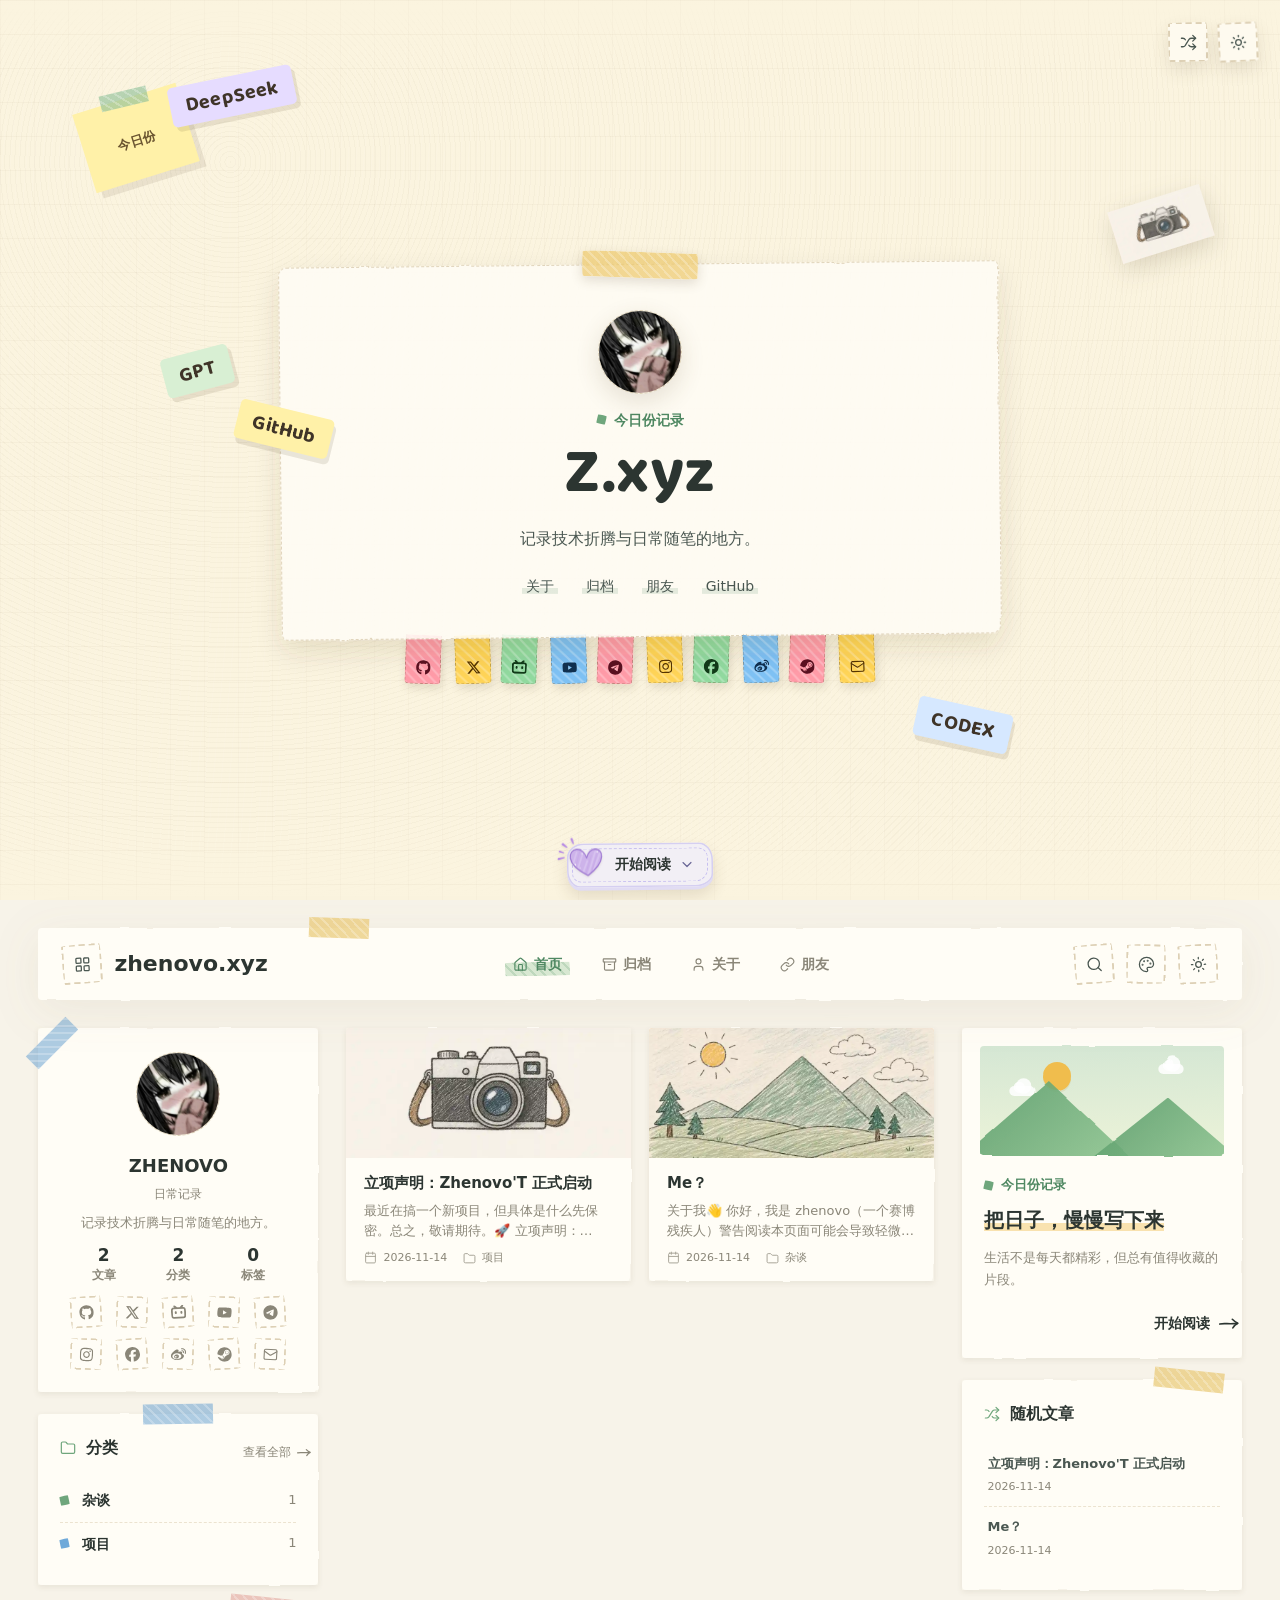
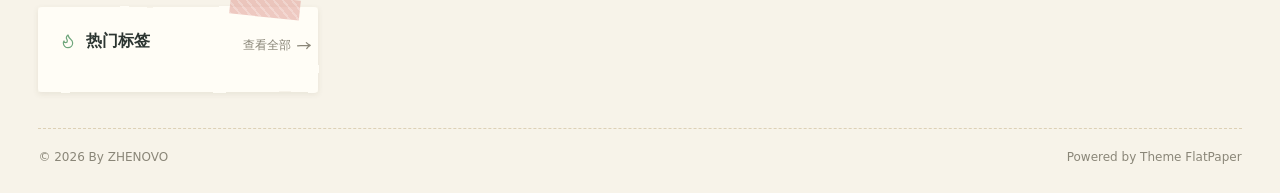
==== commit 48635ded: "Site updated: 2026-11-14 10:34:07" ====
--- a/index.html
+++ b/index.html
@@ -7,12 +7,12 @@
 <meta name="theme-color" content="#f7f3e9" data-flatpaper-theme-color>
 
 <title>zhenovo.xyz</title>
-<meta name="description" content="zhenovo.xyz收录 1 篇文章，包括Hello World。">
+<meta name="description" content="zhenovo.xyz收录 2 篇文章，包括立项声明：Zhenovo&#39;T 正式启动、Me？。">
 <meta property="og:type" content="website">
 <meta property="og:title" content="zhenovo.xyz">
 <meta property="og:url" content="https://www.zhenovo.xyz/">
 <meta property="og:site_name" content="zhenovo.xyz">
-<meta property="og:description" content="zhenovo.xyz收录 1 篇文章，包括Hello World。">
+<meta property="og:description" content="zhenovo.xyz收录 2 篇文章，包括立项声明：Zhenovo&#39;T 正式启动、Me？。">
 <meta property="og:locale" content="zh_CN">
 <meta property="article:author" content="ZHENOVO">
 <meta name="twitter:card" content="summary">
@@ -20,7 +20,7 @@
 
 <link rel="icon" href="/img/favicon.ico" type="image/x-icon">
 
-<script type="application/ld+json">{"@context":"https://schema.org","@type":"Blog","headline":"zhenovo.xyz","name":"zhenovo.xyz","description":"zhenovo.xyz收录 1 篇文章，包括Hello World。","url":"https://www.zhenovo.xyz/","inLanguage":"zh-CN","isPartOf":{"@type":"WebSite","name":"zhenovo.xyz","url":"https://www.zhenovo.xyz/"},"about":"zhenovo.xyz"}</script>
+<script type="application/ld+json">{"@context":"https://schema.org","@type":"Blog","headline":"zhenovo.xyz","name":"zhenovo.xyz","description":"zhenovo.xyz收录 2 篇文章，包括立项声明：Zhenovo'T 正式启动、Me？。","url":"https://www.zhenovo.xyz/","inLanguage":"zh-CN","isPartOf":{"@type":"WebSite","name":"zhenovo.xyz","url":"https://www.zhenovo.xyz/"},"about":"zhenovo.xyz"}</script>
 
 <script>
   (function () {
@@ -558,21 +558,21 @@
         
           
             <a class="site-info__item" href="/archives/">
-              <strong>1</strong>
+              <strong>2</strong>
               <span>文章</span>
             </a>
           
         
           
             <a class="site-info__item" href="/categories/">
-              <strong>1</strong>
+              <strong>2</strong>
               <span>分类</span>
             </a>
           
         
           
             <a class="site-info__item" href="/tags/">
-              <strong>2</strong>
+              <strong>0</strong>
               <span>标签</span>
             </a>
           
@@ -684,6 +684,12 @@
           <em>1</em>
         </a>
       
+        <a href="/categories/%E9%A1%B9%E7%9B%AE/">
+          <span class="dot dot-1"></span>
+          <strong><span class="marker-swipe">项目</span></strong>
+          <em>1</em>
+        </a>
+      
     </section>
 
     <section class="side-card tag-card reveal">
@@ -698,10 +704,6 @@
       <div class="tag-cloud">
         
         
-          <a class="tag-chip tag-chip-0" href="/tags/Hexo/">Hexo</a>
-        
-          <a class="tag-chip tag-chip-1" href="/tags/Kira/">Kira</a>
-        
       </div>
     </section>
   
@@ -721,8 +723,8 @@
   <div class="post-list">
     
       
-<article class="post-card reveal" data-title="Hello World" style="--reveal-delay: 0ms">
-  <a class="post-thumb-link" href="/2026/11/08/hello-world/" aria-label="Hello World">
+<article class="post-card reveal" data-title="立项声明：Zhenovo&#39;T 正式启动" style="--reveal-delay: 0ms">
+  <a class="post-thumb-link" href="/2026/11/14/%E7%AB%8B%E9%A1%B9%E5%A3%B0%E6%98%8E%EF%BC%9AZhenovo'T%20%E6%AD%A3%E5%BC%8F%E5%90%AF%E5%8A%A8/" aria-label="立项声明：Zhenovo&#39;T 正式启动">
     
 <div class="paper-thumb paper-thumb-0 paper-thumb--cover">
   
@@ -732,22 +734,45 @@
 
   </a>
   <div class="post-card-copy">
-    <h3><a href="/2026/11/08/hello-world/">Hello World</a></h3>
-    <p>Welcome to Hexo! This is your very first post. Check documentation for more info. If you get any...</p>
-    
-      <div class="meta-line meta-line--tags">
-        <span class="meta-tags">
-          
-<svg xmlns="http://www.w3.org/2000/svg" width="1em" height="1em" viewBox="0 0 24 24" fill="none" stroke="currentColor" stroke-width="1.8" stroke-linecap="round" stroke-linejoin="round" class="lucide lucide-tag flatpaper-icon flatpaper-icon--lucide" aria-hidden="true"><use href="/icons.svg#flatpaper-icon-lucide-tag"></use></svg>
-
-          <a class="meta-tag-link" href="/tags/Hexo/">#Hexo</a><a class="meta-tag-link" href="/tags/Kira/">#Kira</a>
-        </span>
-      </div>
+    <h3><a href="/2026/11/14/%E7%AB%8B%E9%A1%B9%E5%A3%B0%E6%98%8E%EF%BC%9AZhenovo'T%20%E6%AD%A3%E5%BC%8F%E5%90%AF%E5%8A%A8/">立项声明：Zhenovo&#39;T 正式启动</a></h3>
+    <p>最近在搞一个新项目，但具体是什么先保密。总之，敬请期待。🚀 立项声明：Zhenovo’T 正式启动最近闲不住，脑子里蹦出一个挺有意思的想法，决定自己动手把它做出来。今天正式建好文件夹，算是项...</p>
     
     <div class="meta-line meta-line--tax">
       <span class="meta-date">
 <svg xmlns="http://www.w3.org/2000/svg" width="1em" height="1em" viewBox="0 0 24 24" fill="none" stroke="currentColor" stroke-width="1.8" stroke-linecap="round" stroke-linejoin="round" class="lucide lucide-calendar flatpaper-icon flatpaper-icon--lucide" aria-hidden="true"><use href="/icons.svg#flatpaper-icon-lucide-calendar"></use></svg>
-2026-11-08</span>
+2026-11-14</span>
+      
+        <span class="meta-cat">
+          
+<svg xmlns="http://www.w3.org/2000/svg" width="1em" height="1em" viewBox="0 0 24 24" fill="none" stroke="currentColor" stroke-width="1.8" stroke-linecap="round" stroke-linejoin="round" class="lucide lucide-folder flatpaper-icon flatpaper-icon--lucide" aria-hidden="true"><use href="/icons.svg#flatpaper-icon-lucide-folder"></use></svg>
+
+          <a class="meta-cat-link" href="/categories/%E9%A1%B9%E7%9B%AE/">项目</a>
+        </span>
+      
+    </div>
+  </div>
+</article>
+
+    
+      
+<article class="post-card reveal" data-title="Me？" style="--reveal-delay: 60ms">
+  <a class="post-thumb-link" href="/2026/11/14/Me%EF%BC%9F/" aria-label="Me？">
+    
+<div class="paper-thumb paper-thumb-1 paper-thumb--cover">
+  
+    <img class="paper-thumb__img" src="/images/cover/mountain.webp" alt="" loading="lazy" referrerpolicy="no-referrer">
+  
+</div>
+
+  </a>
+  <div class="post-card-copy">
+    <h3><a href="/2026/11/14/Me%EF%BC%9F/">Me？</a></h3>
+    <p>关于我👋 你好，我是 zhenovo（一个赛博残疾人）警告阅读本页面可能会导致轻微的血压升高、嘴角抽搐，或者让你产生“就这也能写博客？”的疑惑。 大家好，我是zhenovo。 每次别人看到这...</p>
+    
+    <div class="meta-line meta-line--tax">
+      <span class="meta-date">
+<svg xmlns="http://www.w3.org/2000/svg" width="1em" height="1em" viewBox="0 0 24 24" fill="none" stroke="currentColor" stroke-width="1.8" stroke-linecap="round" stroke-linejoin="round" class="lucide lucide-calendar flatpaper-icon flatpaper-icon--lucide" aria-hidden="true"><use href="/icons.svg#flatpaper-icon-lucide-calendar"></use></svg>
+2026-11-14</span>
       
         <span class="meta-cat">
           
@@ -799,9 +824,16 @@
     <ul class="recent-list js-random-posts">
       
         <li>
-          <a class="recent-item" href="/2026/11/08/hello-world/">
-            <strong><span class="marker-swipe">Hello World</span></strong>
-            <em>2026-11-08</em>
+          <a class="recent-item" href="/2026/11/14/%E7%AB%8B%E9%A1%B9%E5%A3%B0%E6%98%8E%EF%BC%9AZhenovo'T%20%E6%AD%A3%E5%BC%8F%E5%90%AF%E5%8A%A8/">
+            <strong><span class="marker-swipe">立项声明：Zhenovo&#39;T 正式启动</span></strong>
+            <em>2026-11-14</em>
+          </a>
+        </li>
+      
+        <li>
+          <a class="recent-item" href="/2026/11/14/Me%EF%BC%9F/">
+            <strong><span class="marker-swipe">Me？</span></strong>
+            <em>2026-11-14</em>
           </a>
         </li>
       
